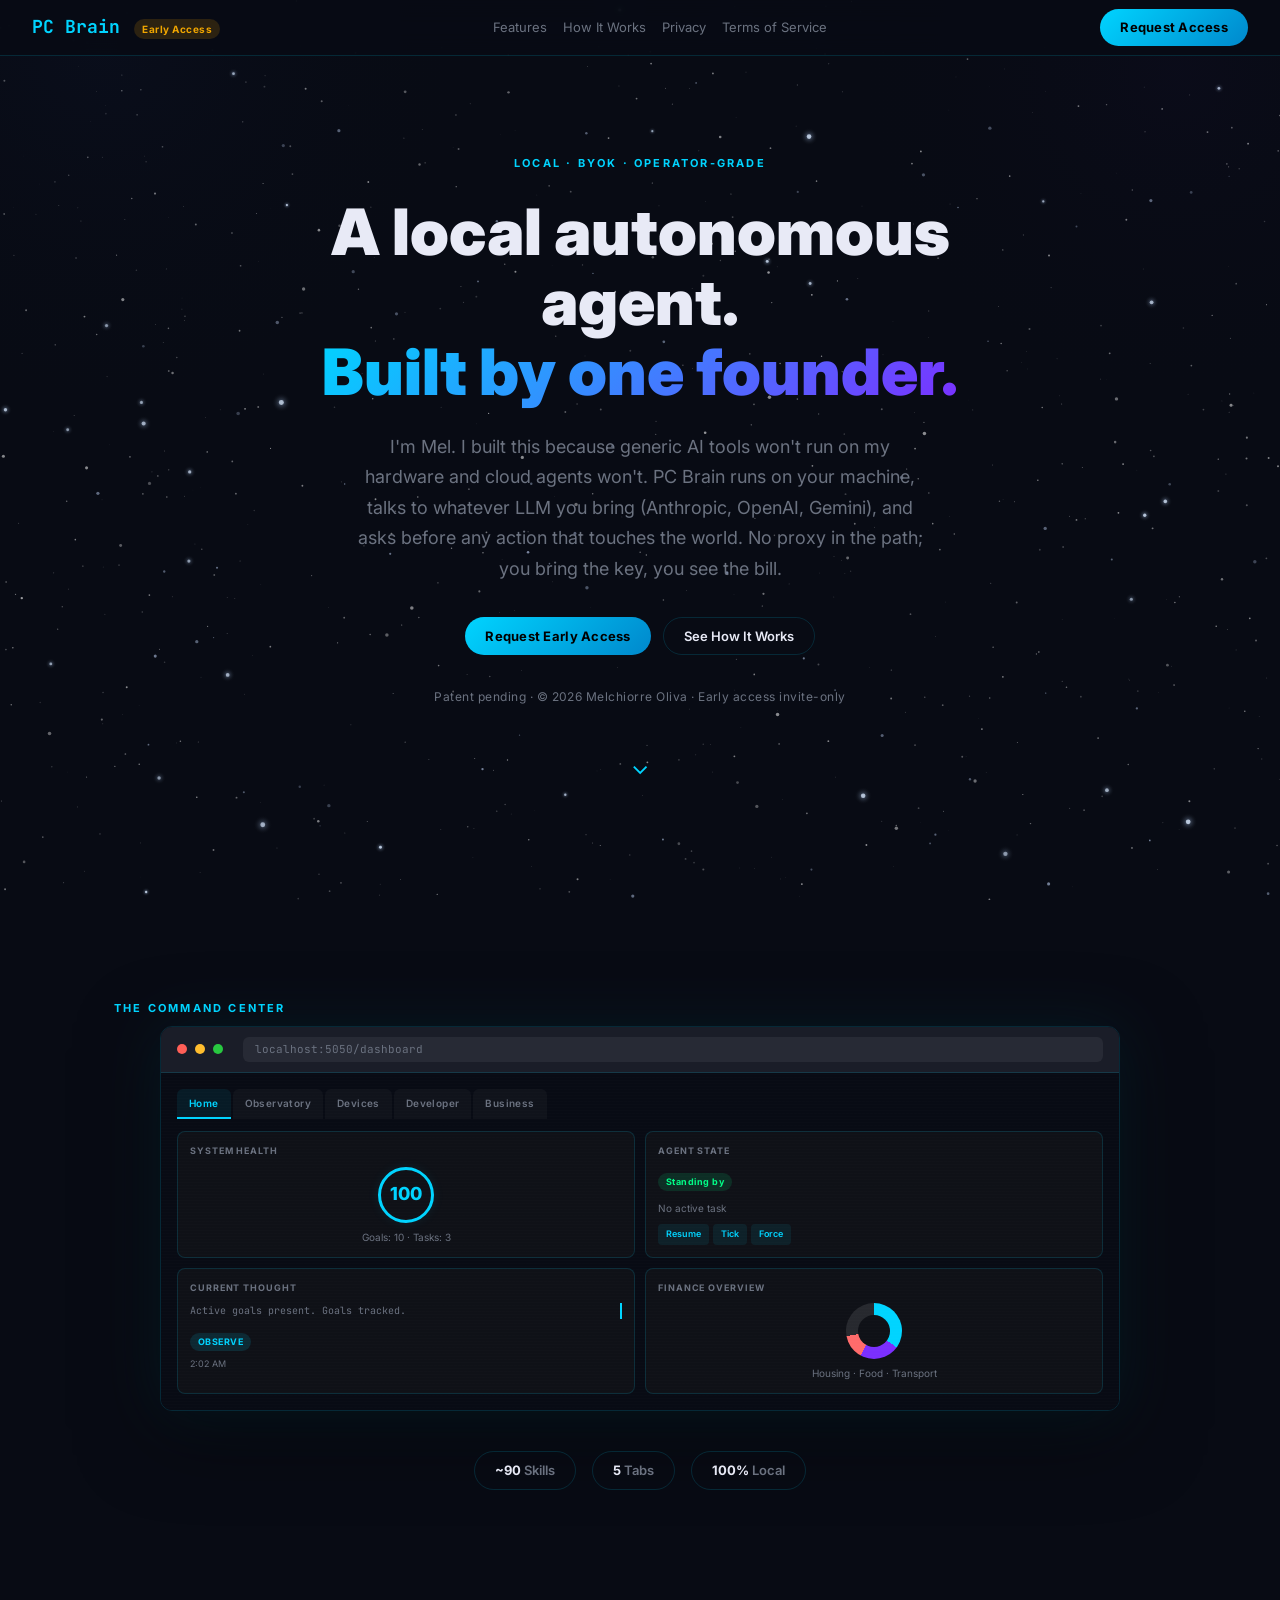
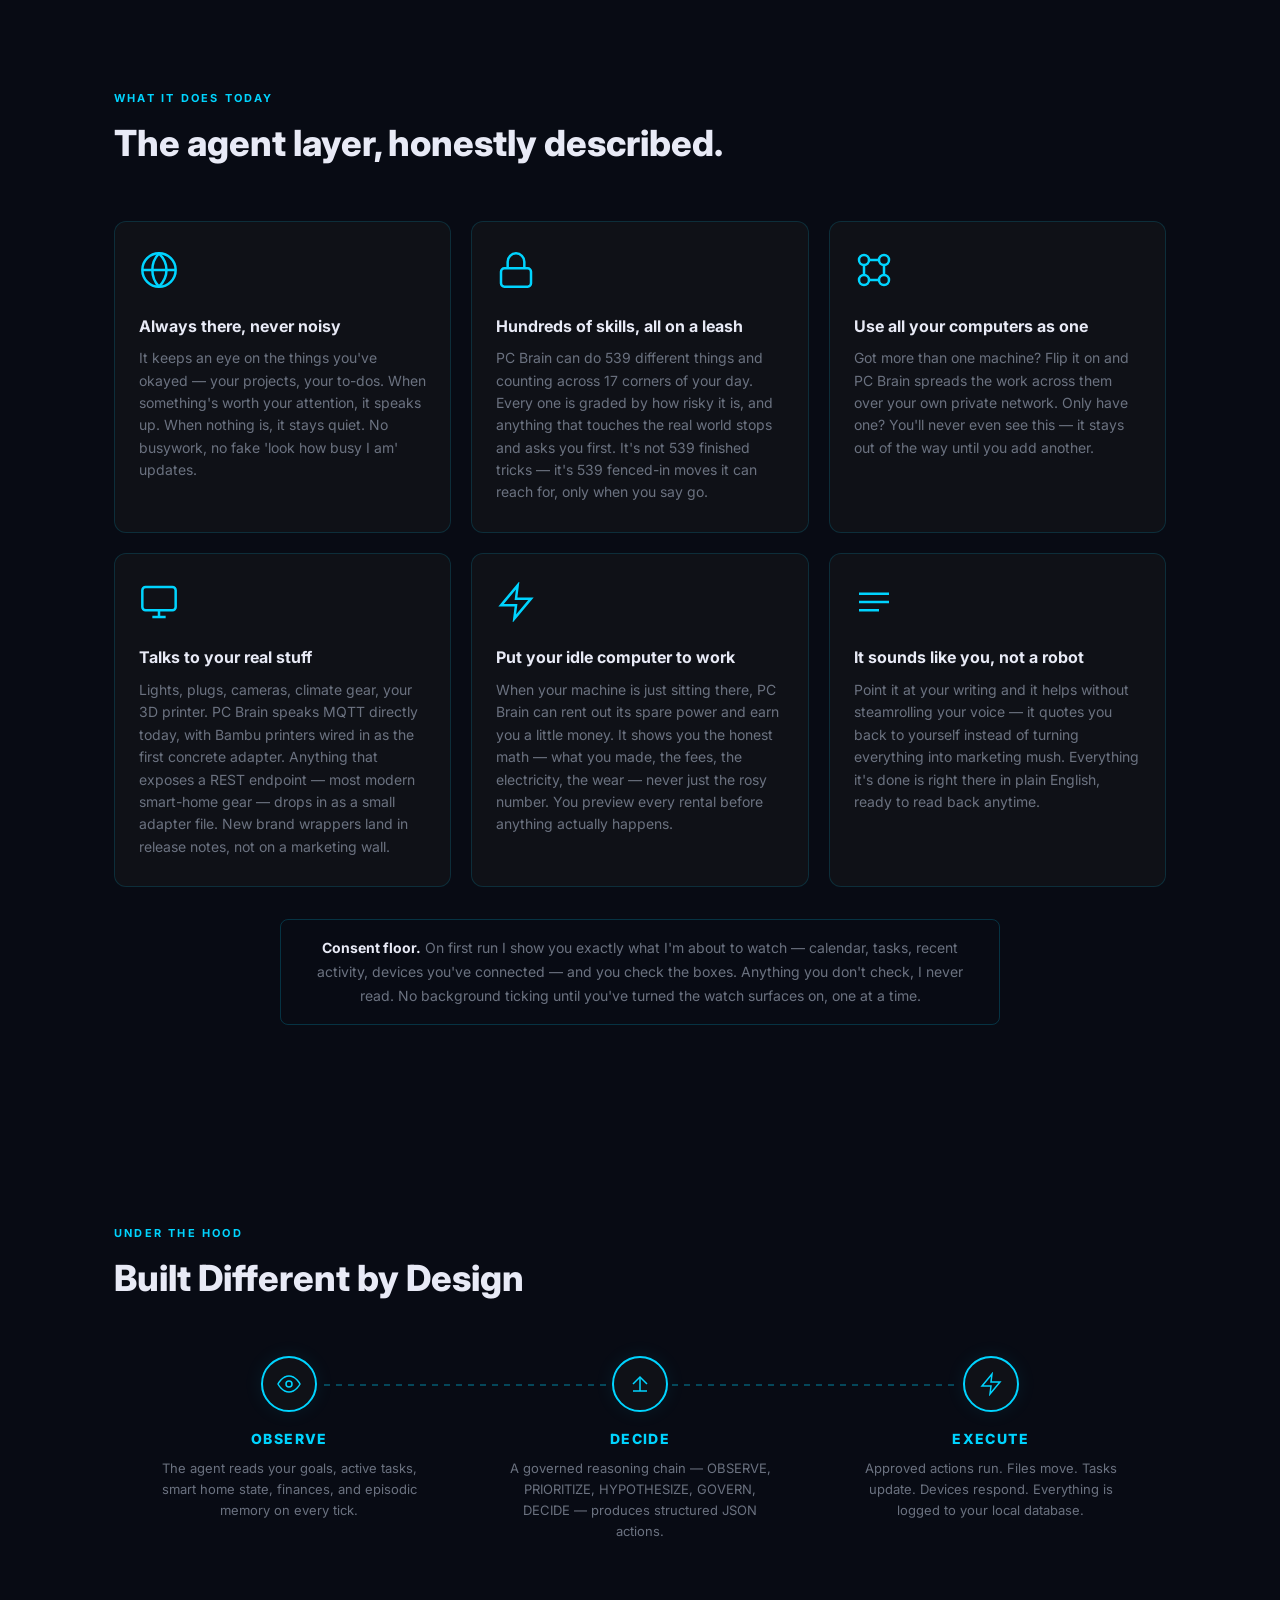
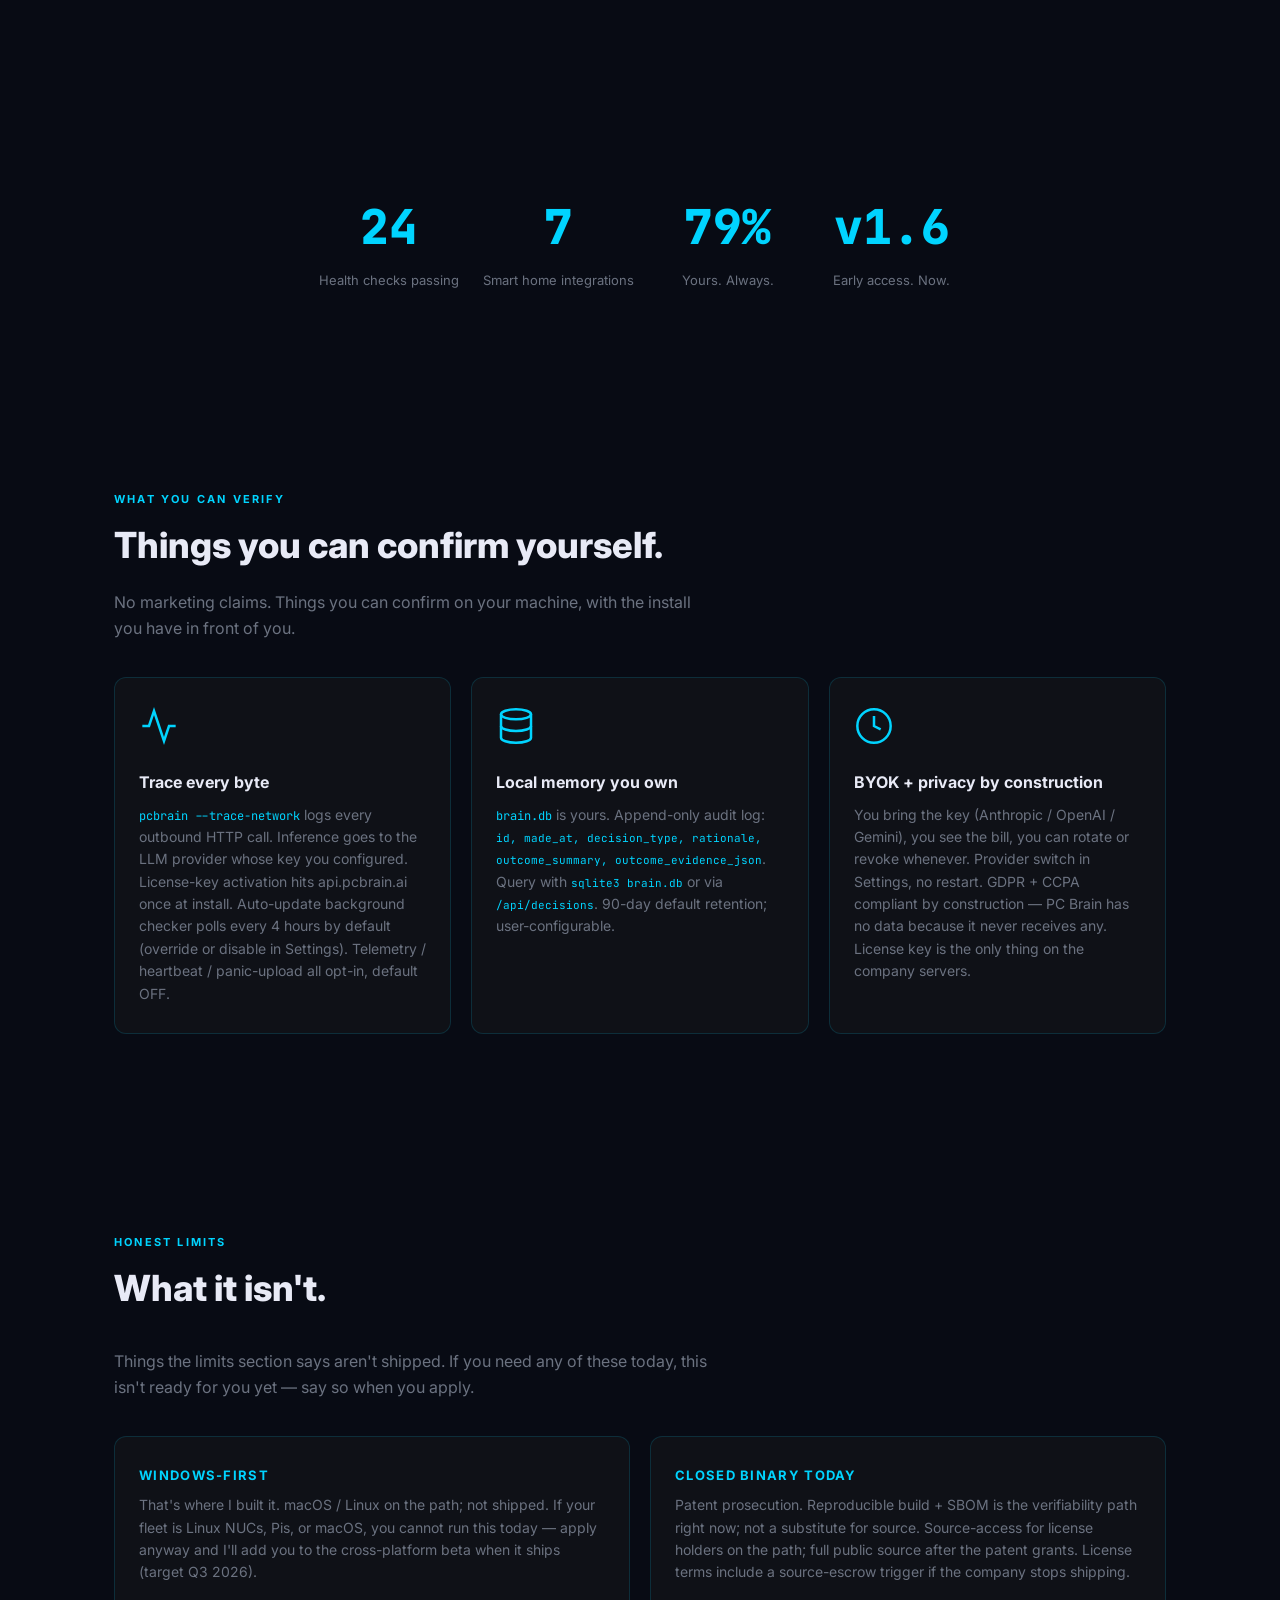
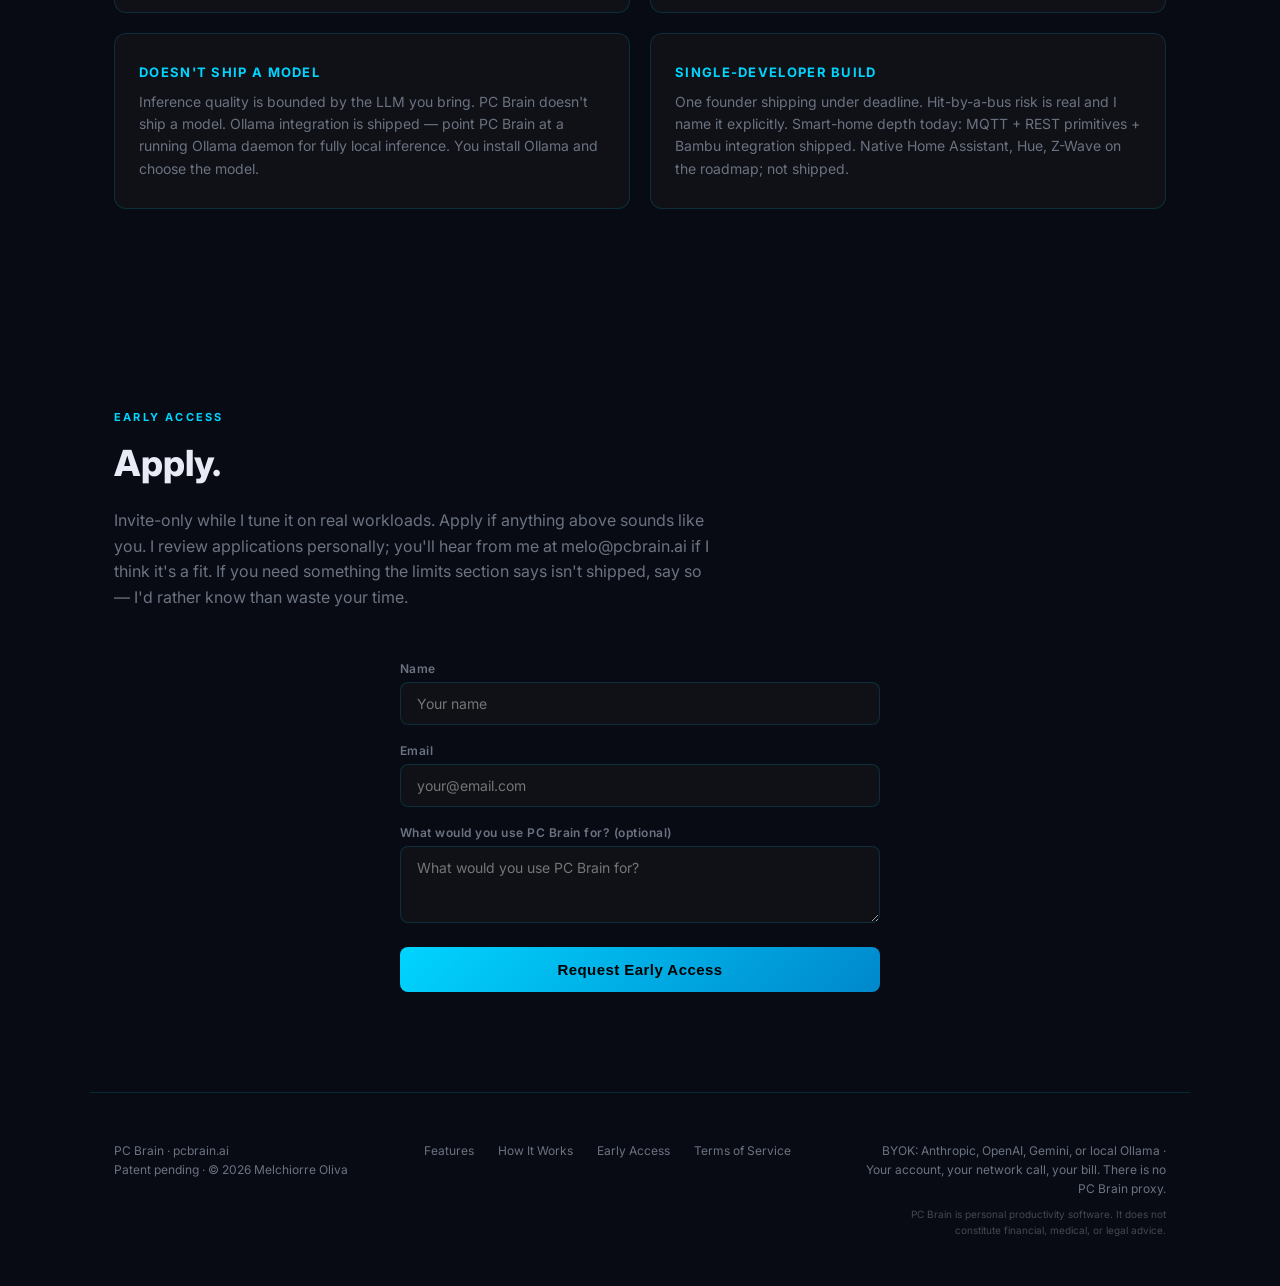
==== index.html @ e07dcf25 "landing: Tier 35 card refresh - conversational voice + 539 and counting Six feature cards refreshed " ====
<!--
  PC Brain Landing Page
  Deploy: push index.html to GitHub repo connected to Porkbun static hosting
  Formspree: replace xojyaqal before first push
  Live at: https://pcbrain.ai
-->
<!DOCTYPE html>
<html lang="en">
<head>
<meta charset="UTF-8">
<meta name="viewport" content="width=device-width,initial-scale=1">
<title>PC Brain — A local autonomous agent for solo builders.</title>
<meta name="description" content="A local autonomous agent. Built by one founder, runs on your machine, talks to whatever LLM you bring — no proxy, no analytics ride-along.">
<link rel="canonical" href="https://pcbrain.ai">
<meta name="title" content="PC Brain — A local autonomous agent for solo builders.">
<meta property="og:type" content="website">
<meta property="og:url" content="https://pcbrain.ai">
<meta property="og:title" content="PC Brain — A local autonomous agent">
<meta property="og:description" content="Built by one founder, runs on your machine, talks to whatever LLM you bring. No PC Brain proxy in the path; you bring the key, you see the bill.">
<meta property="og:image" content="https://pcbrain.ai/preview.png">
<meta property="og:image:width" content="1200">
<meta property="og:image:height" content="630">
<meta name="twitter:card" content="summary_large_image">
<meta name="twitter:url" content="https://pcbrain.ai">
<meta name="twitter:title" content="PC Brain — A local autonomous agent">
<meta name="twitter:description" content="Built by one founder, runs on your machine, talks to whatever LLM you bring. No PC Brain proxy in the path.">
<meta name="twitter:image" content="https://pcbrain.ai/preview.png">
<link rel="preconnect" href="https://fonts.googleapis.com">
<link rel="preconnect" href="https://fonts.gstatic.com" crossorigin>
<link href="https://fonts.googleapis.com/css2?family=Inter:wght@300;400;500;600;700;800;900&family=JetBrains+Mono:wght@400;600;700&display=swap" rel="stylesheet">
<style>
*{box-sizing:border-box;margin:0;padding:0}
:root{--bg:#080b14;--surface:#0f1117;--cyan:#00d4ff;--purple:#7b2fff;--text:#e8eaf6;--muted:#6b7280;--border:rgba(0,212,255,.15);--glow:rgba(0,212,255,.08);--radius:12px}
html{scroll-behavior:smooth}
body{background:var(--bg);color:var(--text);font-family:'Inter',sans-serif;font-size:16px;line-height:1.6;overflow-x:hidden}
a{color:var(--cyan);text-decoration:none}
a:hover{text-decoration:underline}
.skip-link{position:absolute;top:-40px;left:0;background:var(--cyan);color:#000;padding:8px 16px;z-index:9999;font-size:14px;border-radius:0 0 8px 0}
.skip-link:focus{top:0}
canvas#starfield{position:fixed;top:0;left:0;width:100%;height:100%;z-index:0;pointer-events:none}
section{position:relative;z-index:1}

/* ── Nav ─────────────────────────────────────────── */
.nav{position:fixed;top:0;left:0;right:0;z-index:1000;display:flex;align-items:center;justify-content:space-between;padding:0 32px;height:56px;background:rgba(8,11,20,.85);backdrop-filter:blur(12px);border-bottom:1px solid var(--border)}
.nav-brand{font-family:'JetBrains Mono',monospace;font-size:18px;font-weight:700;color:var(--cyan)}
.nav-badge{display:inline-block;margin-left:10px;padding:2px 8px;border-radius:999px;background:rgba(255,170,0,.15);color:#f0a500;font-size:10px;font-weight:700;letter-spacing:.05em;vertical-align:middle}
.btn-cta{display:inline-flex;align-items:center;padding:8px 20px;border:none;border-radius:999px;background:linear-gradient(135deg,var(--cyan),#0088cc);color:#000;font-size:13px;font-weight:700;cursor:pointer;text-decoration:none;transition:box-shadow .3s,transform .2s;letter-spacing:.02em}
.btn-cta:hover{box-shadow:0 0 20px rgba(0,212,255,.4);transform:translateY(-1px);text-decoration:none}
.btn-ghost{display:inline-flex;align-items:center;padding:8px 20px;border:1px solid var(--border);border-radius:999px;background:transparent;color:var(--text);font-size:13px;font-weight:600;cursor:pointer;text-decoration:none;transition:border-color .3s}
.btn-ghost:hover{border-color:var(--cyan);text-decoration:none}

/* ── Hero ────────────────────────────────────────── */
.hero{min-height:100vh;display:flex;flex-direction:column;align-items:center;justify-content:center;text-align:center;padding:80px 24px 40px}
.hero-eyebrow{font-size:11px;font-weight:700;letter-spacing:.2em;color:var(--cyan);margin-bottom:24px;text-transform:uppercase}
.hero h1{font-size:64px;font-weight:900;line-height:1.1;margin-bottom:24px;max-width:800px}
.hero h1 span{background:linear-gradient(135deg,var(--cyan),#7b2fff);-webkit-background-clip:text;-webkit-text-fill-color:transparent;background-clip:text}
.hero-sub{font-size:18px;color:var(--muted);max-width:580px;margin:0 auto 32px;line-height:1.7}
.hero-ctas{display:flex;gap:12px;flex-wrap:wrap;justify-content:center;margin-bottom:32px}
.hero-proof{font-size:12px;color:var(--muted);letter-spacing:.04em}
.bounce-arrow{margin-top:40px;animation:bounce 2s infinite;color:var(--cyan);font-size:24px}
@keyframes bounce{0%,100%{transform:translateY(0)}50%{transform:translateY(8px)}}

/* ── Sections ────────────────────────────────────── */
.section{padding:100px 24px;max-width:1100px;margin:0 auto}
.section-label{font-size:11px;font-weight:700;letter-spacing:.2em;color:var(--cyan);text-transform:uppercase;margin-bottom:8px}
.section h2{font-size:36px;font-weight:800;margin-bottom:16px}
.section-sub{font-size:16px;color:var(--muted);max-width:600px;margin-bottom:48px}

/* ── Dashboard Preview ───────────────────────────── */
.browser-chrome{border-radius:var(--radius);overflow:hidden;border:1px solid var(--border);box-shadow:0 0 60px var(--glow),0 20px 80px rgba(0,0,0,.5);max-width:960px;margin:0 auto 40px}
.chrome-bar{display:flex;align-items:center;gap:8px;padding:10px 16px;background:#1a1d28;border-bottom:1px solid var(--border)}
.chrome-dot{width:10px;height:10px;border-radius:50%}
.chrome-dot.r{background:#ff5f57}.chrome-dot.y{background:#ffbd2e}.chrome-dot.g{background:#28c840}
.chrome-url{flex:1;margin-left:12px;padding:4px 12px;border-radius:6px;background:rgba(255,255,255,.06);font-family:'JetBrains Mono',monospace;font-size:11px;color:var(--muted)}
.chrome-body{background:var(--bg);padding:16px;position:relative}
.chrome-body::after{content:'';position:absolute;inset:0;background:repeating-linear-gradient(0deg,transparent,transparent 2px,rgba(255,255,255,.008) 2px,rgba(255,255,255,.008) 3px);pointer-events:none}
.mock-tabs{display:flex;gap:2px;margin-bottom:12px}
.mock-tab{padding:6px 12px;font-size:10px;font-weight:600;color:var(--muted);background:rgba(255,255,255,.03);border-radius:6px 6px 0 0;letter-spacing:.04em}
.mock-tab.active{color:var(--cyan);background:rgba(0,212,255,.08);border-bottom:2px solid var(--cyan)}
.mock-tiles{display:grid;grid-template-columns:1fr 1fr;gap:10px}
.mock-tile{background:var(--surface);border:1px solid var(--border);border-radius:8px;padding:12px;min-height:100px}
.mock-tile-label{font-size:9px;font-weight:700;letter-spacing:.1em;color:var(--muted);text-transform:uppercase;margin-bottom:8px}
.mock-ring{width:56px;height:56px;border-radius:50%;border:3px solid var(--cyan);display:flex;align-items:center;justify-content:center;margin:4px auto;box-shadow:0 0 12px var(--glow)}
.mock-ring-val{font-size:18px;font-weight:800;color:var(--cyan)}
.mock-badge{display:inline-block;padding:2px 8px;border-radius:999px;font-size:9px;font-weight:700;letter-spacing:.05em}
.mock-badge.green{background:rgba(0,255,136,.12);color:#00ff88}
.mock-badge.cyan{background:rgba(0,212,255,.12);color:var(--cyan)}
.mock-typewriter{font-family:'JetBrains Mono',monospace;font-size:10px;color:var(--muted);overflow:hidden;white-space:nowrap;border-right:2px solid var(--cyan);animation:typewriter 3s steps(40) infinite,blink .8s infinite}
@keyframes typewriter{0%{width:0}70%{width:100%}100%{width:100%}}
@keyframes blink{50%{border-color:transparent}}
.mock-donut{width:56px;height:56px;border-radius:50%;background:conic-gradient(var(--cyan) 0% 35%,#7b2fff 35% 58%,#ff6b6b 58% 72%,rgba(255,255,255,.1) 72%);margin:4px auto;position:relative}
.mock-donut::after{content:'';position:absolute;inset:12px;border-radius:50%;background:var(--surface)}
.stat-pills{display:flex;gap:16px;justify-content:center;flex-wrap:wrap}
.stat-pill{padding:8px 20px;border:1px solid var(--border);border-radius:999px;font-size:13px;font-weight:600;color:var(--muted)}
.stat-pill strong{color:var(--text)}

/* ── Feature Cards ───────────────────────────────── */
.features-grid{display:grid;grid-template-columns:repeat(3,1fr);gap:20px}
.feature-card{background:var(--surface);border:1px solid var(--border);border-radius:var(--radius);padding:28px 24px;transition:box-shadow .3s,border-color .3s}
.feature-card:hover{box-shadow:0 0 30px var(--glow);border-color:rgba(0,212,255,.3)}
.feature-icon{width:40px;height:40px;margin-bottom:16px;color:var(--cyan)}
.feature-card h3{font-size:16px;font-weight:700;margin-bottom:8px}
.feature-card p{font-size:14px;color:var(--muted);line-height:1.6}

/* ── How It Works ────────────────────────────────── */
.steps{display:flex;gap:0;align-items:flex-start;position:relative;margin-top:48px}
.step{flex:1;text-align:center;position:relative;z-index:1}
.step-icon{width:56px;height:56px;border-radius:50%;background:var(--surface);border:2px solid var(--cyan);display:flex;align-items:center;justify-content:center;margin:0 auto 16px;box-shadow:0 0 20px var(--glow)}
.step-icon svg{width:24px;height:24px;color:var(--cyan)}
.step h4{font-size:14px;font-weight:800;letter-spacing:.1em;color:var(--cyan);margin-bottom:8px}
.step p{font-size:13px;color:var(--muted);max-width:280px;margin:0 auto;line-height:1.6}
.steps-line{position:absolute;top:28px;left:20%;right:20%;height:2px;background:repeating-linear-gradient(90deg,var(--cyan) 0 6px,transparent 6px 12px);opacity:.3;animation:dashFlow 2s linear infinite}
@keyframes dashFlow{from{background-position:0 0}to{background-position:24px 0}}

/* ── Stats ───────────────────────────────────────── */
.stats-grid{display:flex;gap:24px;justify-content:center;flex-wrap:wrap;margin-top:48px}
.stat-block{text-align:center;min-width:140px}
.stat-num{font-size:48px;font-weight:900;color:var(--cyan);font-family:'JetBrains Mono',monospace}
.stat-label{font-size:13px;color:var(--muted);margin-top:4px}

/* ── Waitlist ────────────────────────────────────── */
.waitlist-form{max-width:480px;margin:0 auto}
.form-group{margin-bottom:16px}
.form-group label{display:block;font-size:12px;font-weight:600;color:var(--muted);margin-bottom:4px;letter-spacing:.04em}
.form-input{width:100%;padding:12px 16px;border:1px solid var(--border);border-radius:8px;background:var(--surface);color:var(--text);font-size:14px;font-family:'Inter',sans-serif;outline:none;transition:border-color .3s}
.form-input:focus{border-color:var(--cyan);box-shadow:0 0 12px var(--glow)}
textarea.form-input{resize:vertical;min-height:72px}
.btn-submit{width:100%;padding:14px 24px;border:none;border-radius:8px;background:linear-gradient(135deg,var(--cyan),#0088cc);color:#000;font-size:15px;font-weight:800;cursor:pointer;letter-spacing:.03em;transition:box-shadow .3s,transform .2s}
.btn-submit:hover{box-shadow:0 0 30px rgba(0,212,255,.4);transform:translateY(-1px)}
.form-success{text-align:center;display:none}
.form-success .checkmark{width:64px;height:64px;margin:0 auto 16px;border-radius:50%;border:3px solid var(--cyan);display:flex;align-items:center;justify-content:center;color:var(--cyan);font-size:28px}
.form-success h3{font-size:24px;font-weight:800;color:var(--cyan);margin-bottom:8px}
.form-success p{font-size:14px;color:var(--muted)}

/* ── Footer ──────────────────────────────────────── */
.footer{padding:48px 24px;border-top:1px solid var(--border);max-width:1100px;margin:0 auto;display:flex;justify-content:space-between;flex-wrap:wrap;gap:24px;font-size:12px;color:var(--muted)}
.footer a{color:var(--muted)}
.footer a:hover{color:var(--cyan)}
.footer-links{display:flex;gap:24px}
.footer-right{text-align:right;max-width:300px}
.footer-disclaimer{font-size:10px;margin-top:8px;opacity:.6}

/* ── Animations ──────────────────────────────────── */
.fade-up{opacity:0;transform:translateY(24px);transition:opacity .6s ease,transform .6s ease}
.fade-up.visible{opacity:1;transform:translateY(0)}
@media(prefers-reduced-motion:reduce){*{animation:none !important;transition:none !important}.fade-up{opacity:1;transform:none}}

/* ── Responsive ──────────────────────────────────── */
@media(max-width:768px){
  .hero h1{font-size:36px}
  .hero-sub{font-size:16px}
  .features-grid{grid-template-columns:1fr}
  .steps{flex-direction:column;gap:32px}
  .steps-line{display:none}
  .mock-tiles{grid-template-columns:1fr}
  .stats-grid{flex-direction:column;align-items:center}
  .footer{flex-direction:column;text-align:center}
  .footer-right{text-align:center;max-width:none}
  .footer-links{justify-content:center}
  .nav{padding:0 16px}
}
</style>
</head>
<body>
<a href="#main" class="skip-link">Skip to content</a>
<canvas id="starfield" aria-hidden="true"></canvas>

<!-- ═══ NAV ═══════════════════════════════════════════════════════════ -->
<nav class="nav" role="navigation" aria-label="Main navigation">
  <div>
    <span class="nav-brand">PC Brain</span>
    <span class="nav-badge">Early Access</span>
  </div>
  <div class="footer-links" style="gap:16px;display:flex"><a href="#features" style="color:#6b7280;font-size:13px">Features</a><a href="#how" style="color:#6b7280;font-size:13px">How It Works</a><a href="https://pcbrain.ai/privacy" style="color:#6b7280;font-size:13px">Privacy</a><a href="https://pcbrain.ai/terms" style="color:#6b7280;font-size:13px">Terms of Service</a></div>
  <a href="#waitlist" class="btn-cta">Request Access</a>
</nav>

<!-- ═══ HERO ══════════════════════════════════════════════════════════ -->
<section class="hero" id="main">
  <div class="hero-eyebrow">Local &middot; BYOK &middot; Operator-grade</div>
  <h1>A local autonomous agent.<br><span>Built by one founder.</span></h1>
  <p class="hero-sub">I'm Mel. I built this because generic AI tools won't run on my hardware and cloud agents won't. PC Brain runs on your machine, talks to whatever LLM you bring (Anthropic, OpenAI, Gemini), and asks before any action that touches the world. No proxy in the path; you bring the key, you see the bill.</p>
  <div class="hero-ctas">
    <!-- No public download button. PC Brain is early-access by invitation.
         Invitees receive credentials out-of-band and download from
         https://private.pcbrain.ai (Basic auth). Never expose the
         installer URL on the public landing surface. -->
    <a href="#waitlist" class="btn-cta">Request Early Access</a>
    <a href="#features" class="btn-ghost">See How It Works</a>
  </div>
  <div class="hero-proof">Patent pending &middot; &copy; 2026 Melchiorre Oliva &middot; Early access invite-only</div>
  <div class="bounce-arrow" aria-hidden="true">&#8964;</div>
</section>

<!-- ═══ DASHBOARD PREVIEW ════════════════════════════════════════════ -->
<section class="section fade-up" id="preview">
  <div class="section-label">The Command Center</div>
  <div class="browser-chrome">
    <div class="chrome-bar">
      <div class="chrome-dot r"></div>
      <div class="chrome-dot y"></div>
      <div class="chrome-dot g"></div>
      <div class="chrome-url">localhost:5050/dashboard</div>
    </div>
    <div class="chrome-body">
      <div class="mock-tabs">
        <div class="mock-tab active">Home</div>
        <div class="mock-tab">Observatory</div>
        <div class="mock-tab">Devices</div>
        <div class="mock-tab">Developer</div>
        <div class="mock-tab">Business</div>
      </div>
      <div class="mock-tiles">
        <div class="mock-tile">
          <div class="mock-tile-label">System Health</div>
          <div class="mock-ring"><div class="mock-ring-val">100</div></div>
          <div style="text-align:center;margin-top:6px;font-size:10px;color:var(--muted)">Goals: 10 &middot; Tasks: 3</div>
        </div>
        <div class="mock-tile">
          <div class="mock-tile-label">Agent State</div>
          <div style="margin:8px 0"><span class="mock-badge green">Standing by</span></div>
          <div style="font-size:10px;color:var(--muted)">No active task</div>
          <div style="display:flex;gap:4px;margin-top:8px"><span style="padding:3px 8px;border-radius:4px;background:rgba(0,212,255,.08);font-size:9px;font-weight:600;color:var(--cyan)">Resume</span><span style="padding:3px 8px;border-radius:4px;background:rgba(0,212,255,.08);font-size:9px;font-weight:600;color:var(--cyan)">Tick</span><span style="padding:3px 8px;border-radius:4px;background:rgba(0,212,255,.08);font-size:9px;font-weight:600;color:var(--cyan)">Force</span></div>
        </div>
        <div class="mock-tile">
          <div class="mock-tile-label">Current Thought</div>
          <div class="mock-typewriter">Active goals present. Goals tracked.</div>
          <div style="margin-top:8px"><span class="mock-badge cyan">OBSERVE</span></div>
          <div style="font-size:9px;color:var(--muted);margin-top:4px">2:02 AM</div>
        </div>
        <div class="mock-tile">
          <div class="mock-tile-label">Finance Overview</div>
          <div class="mock-donut"></div>
          <div style="text-align:center;font-size:10px;color:var(--muted);margin-top:6px">Housing &middot; Food &middot; Transport</div>
        </div>
      </div>
    </div>
  </div>
  <div class="stat-pills">
    <div class="stat-pill"><strong>~90</strong> Skills</div>
    <div class="stat-pill"><strong>5</strong> Tabs</div>
    <div class="stat-pill"><strong>100%</strong> Local</div>
  </div>
</section>

<!-- ═══ FEATURES ═════════════════════════════════════════════════════ -->
<section class="section fade-up" id="features">
  <div class="section-label">What it does today</div>
  <h2>The agent layer, honestly described.</h2>
  <div class="section-sub"></div>
  <div class="features-grid">
    <div class="feature-card">
      <svg class="feature-icon" viewBox="0 0 24 24" fill="none" stroke="currentColor" stroke-width="1.5"><circle cx="12" cy="12" r="10"/><path d="M12 2a14.5 14.5 0 000 20M2 12h20M12 2c3 3 4.5 6.5 4.5 10s-1.5 7-4.5 10"/></svg>
      <h3>Always there, never noisy</h3>
      <p>It keeps an eye on the things you've okayed &mdash; your projects, your to-dos. When something's worth your attention, it speaks up. When nothing is, it stays quiet. No busywork, no fake 'look how busy I am' updates.</p>
    </div>
    <div class="feature-card">
      <svg class="feature-icon" viewBox="0 0 24 24" fill="none" stroke="currentColor" stroke-width="1.5"><rect x="3" y="11" width="18" height="11" rx="2"/><path d="M7 11V7a5 5 0 0110 0v4"/></svg>
      <h3>Hundreds of skills, all on a leash</h3>
      <p>PC Brain can do 539 different things and counting across 17 corners of your day. Every one is graded by how risky it is, and anything that touches the real world stops and asks you first. It's not 539 finished tricks &mdash; it's 539 fenced-in moves it can reach for, only when you say go.</p>
    </div>
    <div class="feature-card">
      <svg class="feature-icon" viewBox="0 0 24 24" fill="none" stroke="currentColor" stroke-width="1.5"><circle cx="6" cy="6" r="3"/><circle cx="18" cy="6" r="3"/><circle cx="6" cy="18" r="3"/><circle cx="18" cy="18" r="3"/><line x1="6" y1="9" x2="6" y2="15"/><line x1="18" y1="9" x2="18" y2="15"/><line x1="9" y1="6" x2="15" y2="6"/><line x1="9" y1="18" x2="15" y2="18"/></svg>
      <h3>Use all your computers as one</h3>
      <p>Got more than one machine? Flip it on and PC Brain spreads the work across them over your own private network. Only have one? You'll never even see this &mdash; it stays out of the way until you add another.</p>
    </div>
    <div class="feature-card">
      <svg class="feature-icon" viewBox="0 0 24 24" fill="none" stroke="currentColor" stroke-width="1.5"><rect x="2" y="3" width="20" height="14" rx="2"/><line x1="8" y1="21" x2="16" y2="21"/><line x1="12" y1="17" x2="12" y2="21"/></svg>
      <h3>Talks to your real stuff</h3>
      <p>Lights, plugs, cameras, climate gear, your 3D printer. PC Brain speaks MQTT directly today, with Bambu printers wired in as the first concrete adapter. Anything that exposes a REST endpoint &mdash; most modern smart-home gear &mdash; drops in as a small adapter file. New brand wrappers land in release notes, not on a marketing wall.</p>
    </div>
    <div class="feature-card">
      <svg class="feature-icon" viewBox="0 0 24 24" fill="none" stroke="currentColor" stroke-width="1.5"><path d="M13 2L3 14h9l-1 8 10-12h-9l1-8z"/></svg>
      <h3>Put your idle computer to work</h3>
      <p>When your machine is just sitting there, PC Brain can rent out its spare power and earn you a little money. It shows you the honest math &mdash; what you made, the fees, the electricity, the wear &mdash; never just the rosy number. You preview every rental before anything actually happens.</p>
    </div>
    <div class="feature-card">
      <svg class="feature-icon" viewBox="0 0 24 24" fill="none" stroke="currentColor" stroke-width="1.5"><path d="M3 7h18M3 12h18M3 17h12"/></svg>
      <h3>It sounds like you, not a robot</h3>
      <p>Point it at your writing and it helps without steamrolling your voice &mdash; it quotes you back to yourself instead of turning everything into marketing mush. Everything it's done is right there in plain English, ready to read back anytime.</p>
    </div>
  </div>
  <div style="margin-top:32px;padding:16px 24px;border:1px solid rgba(0,212,255,.2);border-radius:8px;text-align:center;font-size:14px;color:var(--muted);line-height:1.7;max-width:720px;margin-left:auto;margin-right:auto"><strong style="color:var(--text)">Consent floor.</strong> On first run I show you exactly what I'm about to watch &mdash; calendar, tasks, recent activity, devices you've connected &mdash; and you check the boxes. Anything you don't check, I never read. No background ticking until you've turned the watch surfaces on, one at a time.</div>
</section>

<!-- ═══ HOW IT WORKS ═════════════════════════════════════════════════ -->
<section class="section fade-up" id="how">
  <div class="section-label">Under the Hood</div>
  <h2>Built Different by Design</h2>
  <div class="steps">
    <div class="steps-line" aria-hidden="true"></div>
    <div class="step">
      <div class="step-icon">
        <svg viewBox="0 0 24 24" fill="none" stroke="currentColor" stroke-width="1.5"><path d="M1 12s4-8 11-8 11 8 11 8-4 8-11 8-11-8-11-8z"/><circle cx="12" cy="12" r="3"/></svg>
      </div>
      <h4>OBSERVE</h4>
      <p>The agent reads your goals, active tasks, smart home state, finances, and episodic memory on every tick.</p>
    </div>
    <div class="step">
      <div class="step-icon">
        <svg viewBox="0 0 24 24" fill="none" stroke="currentColor" stroke-width="1.5"><line x1="12" y1="5" x2="12" y2="19"/><polyline points="5 12 12 5 19 12"/><line x1="5" y1="19" x2="19" y2="19"/></svg>
      </div>
      <h4>DECIDE</h4>
      <p>A governed reasoning chain &mdash; OBSERVE, PRIORITIZE, HYPOTHESIZE, GOVERN, DECIDE &mdash; produces structured JSON actions.</p>
    </div>
    <div class="step">
      <div class="step-icon">
        <svg viewBox="0 0 24 24" fill="none" stroke="currentColor" stroke-width="1.5"><path d="M13 2L3 14h9l-1 8 10-12h-9l1-8z"/></svg>
      </div>
      <h4>EXECUTE</h4>
      <p>Approved actions run. Files move. Tasks update. Devices respond. Everything is logged to your local database.</p>
    </div>
  </div>
</section>

<!-- ═══ STATS ════════════════════════════════════════════════════════ -->
<section class="section fade-up" id="stats">
  <div class="stats-grid">
    <div class="stat-block"><div class="stat-num" data-target="31">0</div><div class="stat-label">Health checks passing</div></div>
    <div class="stat-block"><div class="stat-num" data-target="9">0</div><div class="stat-label">Smart home integrations</div></div>
    <div class="stat-block"><div class="stat-num" data-target="100" data-suffix="%">0</div><div class="stat-label">Yours. Always.</div></div>
    <div class="stat-block"><div class="stat-num" data-prefix="v" data-target="2.0" data-decimals="1">0</div><div class="stat-label">Early access. Now.</div></div>
  </div>
</section>


<!-- ═══ PRIVACY ═══════════════════════════════════════════════════════════════════ -->
<section class="section fade-up" id="privacy">
  <div class="section-label">What you can verify</div>
  <h2>Things you can confirm yourself.</h2>
  <div class="section-sub" style="margin-bottom:36px">No marketing claims. Things you can confirm on your machine, with the install you have in front of you.</div>
  <div class="features-grid" style="grid-template-columns:repeat(3,1fr)">
    <div class="feature-card">
      <svg class="feature-icon" viewBox="0 0 24 24" fill="none" stroke="currentColor" stroke-width="1.5"><polyline points="22 12 18 12 15 21 9 3 6 12 2 12"/></svg>
      <h3>Trace every byte</h3>
      <p><code style="color:var(--cyan);font-family:'JetBrains Mono',monospace;font-size:12px">pcbrain --trace-network</code> logs every outbound HTTP call. Inference goes to the LLM provider whose key you configured. License-key activation hits api.pcbrain.ai once at install. Auto-update background checker polls every 4 hours by default (override or disable in Settings). Telemetry / heartbeat / panic-upload all opt-in, default OFF.</p>
    </div>
    <div class="feature-card">
      <svg class="feature-icon" viewBox="0 0 24 24" fill="none" stroke="currentColor" stroke-width="1.5"><ellipse cx="12" cy="5" rx="9" ry="3"/><path d="M3 5v14c0 1.66 4 3 9 3s9-1.34 9-3V5"/><path d="M3 12c0 1.66 4 3 9 3s9-1.34 9-3"/></svg>
      <h3>Local memory you own</h3>
      <p><code style="color:var(--cyan);font-family:'JetBrains Mono',monospace;font-size:12px">brain.db</code> is yours. Append-only audit log: <code style="color:var(--cyan);font-family:'JetBrains Mono',monospace;font-size:11px">id, made_at, decision_type, rationale, outcome_summary, outcome_evidence_json</code>. Query with <code style="color:var(--cyan);font-family:'JetBrains Mono',monospace;font-size:11px">sqlite3 brain.db</code> or via <code style="color:var(--cyan);font-family:'JetBrains Mono',monospace;font-size:11px">/api/decisions</code>. 90-day default retention; user-configurable.</p>
    </div>
    <div class="feature-card">
      <svg class="feature-icon" viewBox="0 0 24 24" fill="none" stroke="currentColor" stroke-width="1.5"><circle cx="12" cy="12" r="10"/><path d="M12 6v6l4 2"/></svg>
      <h3>BYOK + privacy by construction</h3>
      <p>You bring the key (Anthropic / OpenAI / Gemini), you see the bill, you can rotate or revoke whenever. Provider switch in Settings, no restart. GDPR + CCPA compliant by construction &mdash; PC Brain has no data because it never receives any. License key is the only thing on the company servers.</p>
    </div>
  </div>
</section>

<!-- ═══ HONEST LIMITS ═════════════════════════════════════════════════ -->
<section class="section fade-up">
  <div class="section-label">Honest limits</div>
  <h2 style="margin-bottom:32px">What it isn't.</h2>
  <div class="section-sub" style="margin-bottom:36px">Things the limits section says aren't shipped. If you need any of these today, this isn't ready for you yet &mdash; say so when you apply.</div>
  <div style="display:grid;grid-template-columns:repeat(2,1fr);gap:20px">
    <div class="feature-card">
      <h3 style="color:var(--cyan);font-size:13px;letter-spacing:.1em;margin-bottom:8px">WINDOWS-FIRST</h3>
      <p>That's where I built it. macOS / Linux on the path; not shipped. If your fleet is Linux NUCs, Pis, or macOS, you cannot run this today &mdash; apply anyway and I'll add you to the cross-platform beta when it ships (target Q3 2026).</p>
    </div>
    <div class="feature-card">
      <h3 style="color:var(--cyan);font-size:13px;letter-spacing:.1em;margin-bottom:8px">CLOSED BINARY TODAY</h3>
      <p>Patent prosecution. Reproducible build + SBOM is the verifiability path right now; not a substitute for source. Source-access for license holders on the path; full public source after the patent grants. License terms include a source-escrow trigger if the company stops shipping.</p>
    </div>
    <div class="feature-card">
      <h3 style="color:var(--cyan);font-size:13px;letter-spacing:.1em;margin-bottom:8px">DOESN'T SHIP A MODEL</h3>
      <p>Inference quality is bounded by the LLM you bring. PC Brain doesn't ship a model. Ollama integration is shipped &mdash; point PC Brain at a running Ollama daemon for fully local inference. You install Ollama and choose the model.</p>
    </div>
    <div class="feature-card">
      <h3 style="color:var(--cyan);font-size:13px;letter-spacing:.1em;margin-bottom:8px">SINGLE-DEVELOPER BUILD</h3>
      <p>One founder shipping under deadline. Hit-by-a-bus risk is real and I name it explicitly. Smart-home depth today: MQTT + REST primitives + Bambu integration shipped. Native Home Assistant, Hue, Z-Wave on the roadmap; not shipped.</p>
    </div>
  </div>
</section>

<!-- ═══ WAITLIST ══════════════════════════════════════════════════════ -->
<section class="section fade-up" id="waitlist">
  <div class="section-label">Early access</div>
  <h2>Apply.</h2>
  <p class="section-sub">Invite-only while I tune it on real workloads. Apply if anything above sounds like you. I review applications personally; you'll hear from me at melo@pcbrain.ai if I think it's a fit. If you need something the limits section says isn't shipped, say so &mdash; I'd rather know than waste your time.</p>
  <div class="waitlist-form">
    <form id="ea-form" action="https://formspree.io/f/xojyaqal" method="POST">
      <div class="form-group">
        <label for="ea-name">Name</label>
        <input type="text" id="ea-name" name="name" class="form-input" placeholder="Your name" required aria-label="Your name">
      </div>
      <div class="form-group">
        <label for="ea-email">Email</label>
        <input type="email" id="ea-email" name="email" class="form-input" placeholder="your@email.com" required aria-label="Your email">
      </div>
      <div class="form-group">
        <label for="ea-why">What would you use PC Brain for? (optional)</label>
        <textarea id="ea-why" name="message" class="form-input" rows="3" placeholder="What would you use PC Brain for?" aria-label="What would you use PC Brain for?"></textarea>
      </div>
      <button type="submit" class="btn-submit">Request Early Access</button>
    </form>
    <div class="form-success" id="form-success">
      <div class="checkmark">&#10003;</div>
      <h3>You're on the list.</h3>
      <p>We review applications personally. If selected, expect an email from melo@pcbrain.ai within a few days.</p>
    </div>
  </div>
</section>

<!-- ═══ FOOTER ════════════════════════════════════════════════════════ -->
<footer class="footer">
  <div>
    <div>PC Brain &middot; pcbrain.ai</div>
    <div>Patent pending &middot; &copy; 2026 Melchiorre Oliva</div>
  </div>
  <div class="footer-links">
    <a href="#features">Features</a>
    <a href="#how">How It Works</a>
    <a href="#waitlist">Early Access</a>
    <a href="https://pcbrain.ai/terms">Terms of Service</a>
  </div>
  <div class="footer-right">
    <div>BYOK: Anthropic, OpenAI, Gemini, or local Ollama &middot; Your account, your network call, your bill. There is no PC Brain proxy.</div>
    <div class="footer-disclaimer">PC Brain is personal productivity software. It does not constitute financial, medical, or legal advice.</div>
  </div>
</footer>

<script>
/* ── Starfield (exact match from dashboard bg-starfield.js) ── */
(function(){
  var c=document.getElementById('starfield');
  if(!c)return;
  var ctx=c.getContext('2d');
  function resize(){c.width=window.innerWidth;c.height=window.innerHeight;draw();}
  function draw(){
    var w=c.width,h=c.height,seed=137;
    function sr(){seed=(seed*1664525+1013904223)&0xffffffff;return(seed>>>0)/0xffffffff;}
    ctx.fillStyle='#080b14';ctx.fillRect(0,0,w,h);
    var count=Math.floor(w*h/1800);
    for(var i=0;i<count;i++){var x=sr()*w,y=sr()*h,r=sr()*0.8+0.2,a=sr()*0.4+0.15;ctx.beginPath();ctx.arc(x,y,r,0,Math.PI*2);ctx.fillStyle='rgba(255,255,255,'+a.toFixed(2)+')';ctx.fill();}
    var mid=Math.floor(count/5);
    for(var i=0;i<mid;i++){var x=sr()*w,y=sr()*h,r=sr()*1.2+0.6,a=sr()*0.35+0.25;var t=sr()>0.5?'200,220,255':'255,255,255';ctx.beginPath();ctx.arc(x,y,r,0,Math.PI*2);ctx.fillStyle='rgba('+t+','+a.toFixed(2)+')';ctx.fill();}
    var bright=Math.floor(count/20);
    for(var i=0;i<bright;i++){var x=sr()*w,y=sr()*h,r=sr()*1.5+1.0,a=sr()*0.3+0.5;var g=ctx.createRadialGradient(x,y,0,x,y,r*4);g.addColorStop(0,'rgba(180,210,255,'+(a*0.6).toFixed(2)+')');g.addColorStop(1,'rgba(0,0,0,0)');ctx.beginPath();ctx.arc(x,y,r*4,0,Math.PI*2);ctx.fillStyle=g;ctx.fill();ctx.beginPath();ctx.arc(x,y,r,0,Math.PI*2);ctx.fillStyle='rgba(220,235,255,'+a.toFixed(2)+')';ctx.fill();}
    var n1=ctx.createRadialGradient(w*0.08,h*0.05,0,w*0.08,h*0.05,w*0.35);n1.addColorStop(0,'rgba(30,50,120,0.07)');n1.addColorStop(1,'rgba(0,0,0,0)');ctx.fillStyle=n1;ctx.fillRect(0,0,w,h);
    var n2=ctx.createRadialGradient(w*0.92,h*0.08,0,w*0.92,h*0.08,w*0.3);n2.addColorStop(0,'rgba(50,20,110,0.06)');n2.addColorStop(1,'rgba(0,0,0,0)');ctx.fillStyle=n2;ctx.fillRect(0,0,w,h);
  }
  resize();
  var rt;window.addEventListener('resize',function(){clearTimeout(rt);rt=setTimeout(resize,150);});
  if(window.matchMedia('(prefers-reduced-motion: reduce)').matches){c.style.display='none';}
})();

/* ── Scroll fade-up ── */
(function(){
  var els=document.querySelectorAll('.fade-up');
  if(!els.length)return;
  var obs=new IntersectionObserver(function(entries){entries.forEach(function(e){if(e.isIntersecting){e.target.classList.add('visible');obs.unobserve(e.target);}});},{threshold:0.15});
  els.forEach(function(el){obs.observe(el);});
})();

/* ── Counter animation ── */
(function(){
  var nums=document.querySelectorAll('.stat-num[data-target]');
  if(!nums.length)return;
  var obs=new IntersectionObserver(function(entries){entries.forEach(function(e){
    if(!e.isIntersecting)return;
    var el=e.target,target=parseFloat(el.dataset.target),decimals=parseInt(el.dataset.decimals||'0'),prefix=el.dataset.prefix||'',suffix=el.dataset.suffix||'',start=0,dur=1200,t0=null;
    function step(ts){if(!t0)t0=ts;var p=Math.min((ts-t0)/dur,1);var v=start+(target-start)*p;el.textContent=prefix+(decimals?v.toFixed(decimals):Math.floor(v))+suffix;if(p<1)requestAnimationFrame(step);}
    requestAnimationFrame(step);obs.unobserve(el);
  });},{threshold:0.5});
  nums.forEach(function(el){obs.observe(el);});
})();

/* ── Form submission ── */
(function(){
  var form=document.getElementById('ea-form');
  if(!form)return;
  form.addEventListener('submit',function(e){
    e.preventDefault();
    var btn=form.querySelector('.btn-submit');
    btn.textContent='Submitting...';btn.disabled=true;
    fetch(form.action,{method:'POST',body:new FormData(form),headers:{'Accept':'application/json'}})
    .then(function(r){
      if(r.ok){form.style.display='none';document.getElementById('form-success').style.display='block';}
      else{btn.textContent='Error — Try Again';btn.disabled=false;}
    })
    .catch(function(){btn.textContent='Error — Try Again';btn.disabled=false;});
  });
})();
</script>

<!-- ═══ EARLY ACCESS MODAL ═══════════════════════════════════════════ -->
<div id="ea-modal" style="display:none;position:fixed;inset:0;z-index:9999;background:rgba(0,0,0,.85);align-items:center;justify-content:center;animation:fadeIn .2s ease" onclick="if(event.target===this)this.style.display='none'">
  <div style="background:#0f1117;border:2px solid #ff2d55;border-radius:12px;padding:40px;max-width:480px;width:90%;position:relative;box-shadow:0 0 40px rgba(255,45,85,.3);animation:scaleIn .2s ease">
    <button onclick="document.getElementById('ea-modal').style.display='none'" style="position:absolute;top:12px;right:16px;background:none;border:none;color:#888;font-size:24px;cursor:pointer">&times;</button>
    <div style="text-align:center;margin-bottom:20px">
      <svg width="48" height="48" viewBox="0 0 24 24" fill="none" stroke="#ff2d55" stroke-width="1.5"><circle cx="12" cy="12" r="10"/><line x1="12" y1="8" x2="12" y2="12"/><line x1="12" y1="16" x2="12.01" y2="16"/></svg>
    </div>
    <h2 style="text-align:center;font-size:28px;font-weight:800;color:#fff;margin-bottom:12px">Invite-only</h2>
    <p style="text-align:center;color:#888;font-size:16px;line-height:1.6;margin-bottom:24px">Early access while I tune it on real workloads. Apply at the form below; I review personally.</p>
    <div style="border-top:1px solid rgba(255,45,85,.3);margin-bottom:24px"></div>
    <a href="#waitlist" onclick="document.getElementById('ea-modal').style.display='none'" style="display:block;text-align:center;padding:14px 24px;background:linear-gradient(135deg,#ff2d55,#cc1144);color:#fff;font-size:16px;font-weight:700;border-radius:8px;text-decoration:none;margin-bottom:16px">Request Early Access &rarr;</a>
    <p style="text-align:center;font-size:12px;color:#666">Already have a license key? Your download link was included in your welcome email.</p>
  </div>
</div>
<style>@keyframes fadeIn{from{opacity:0}to{opacity:1}}@keyframes scaleIn{from{transform:scale(.95);opacity:0}to{transform:scale(1);opacity:1}}</style>
</body>
</html>
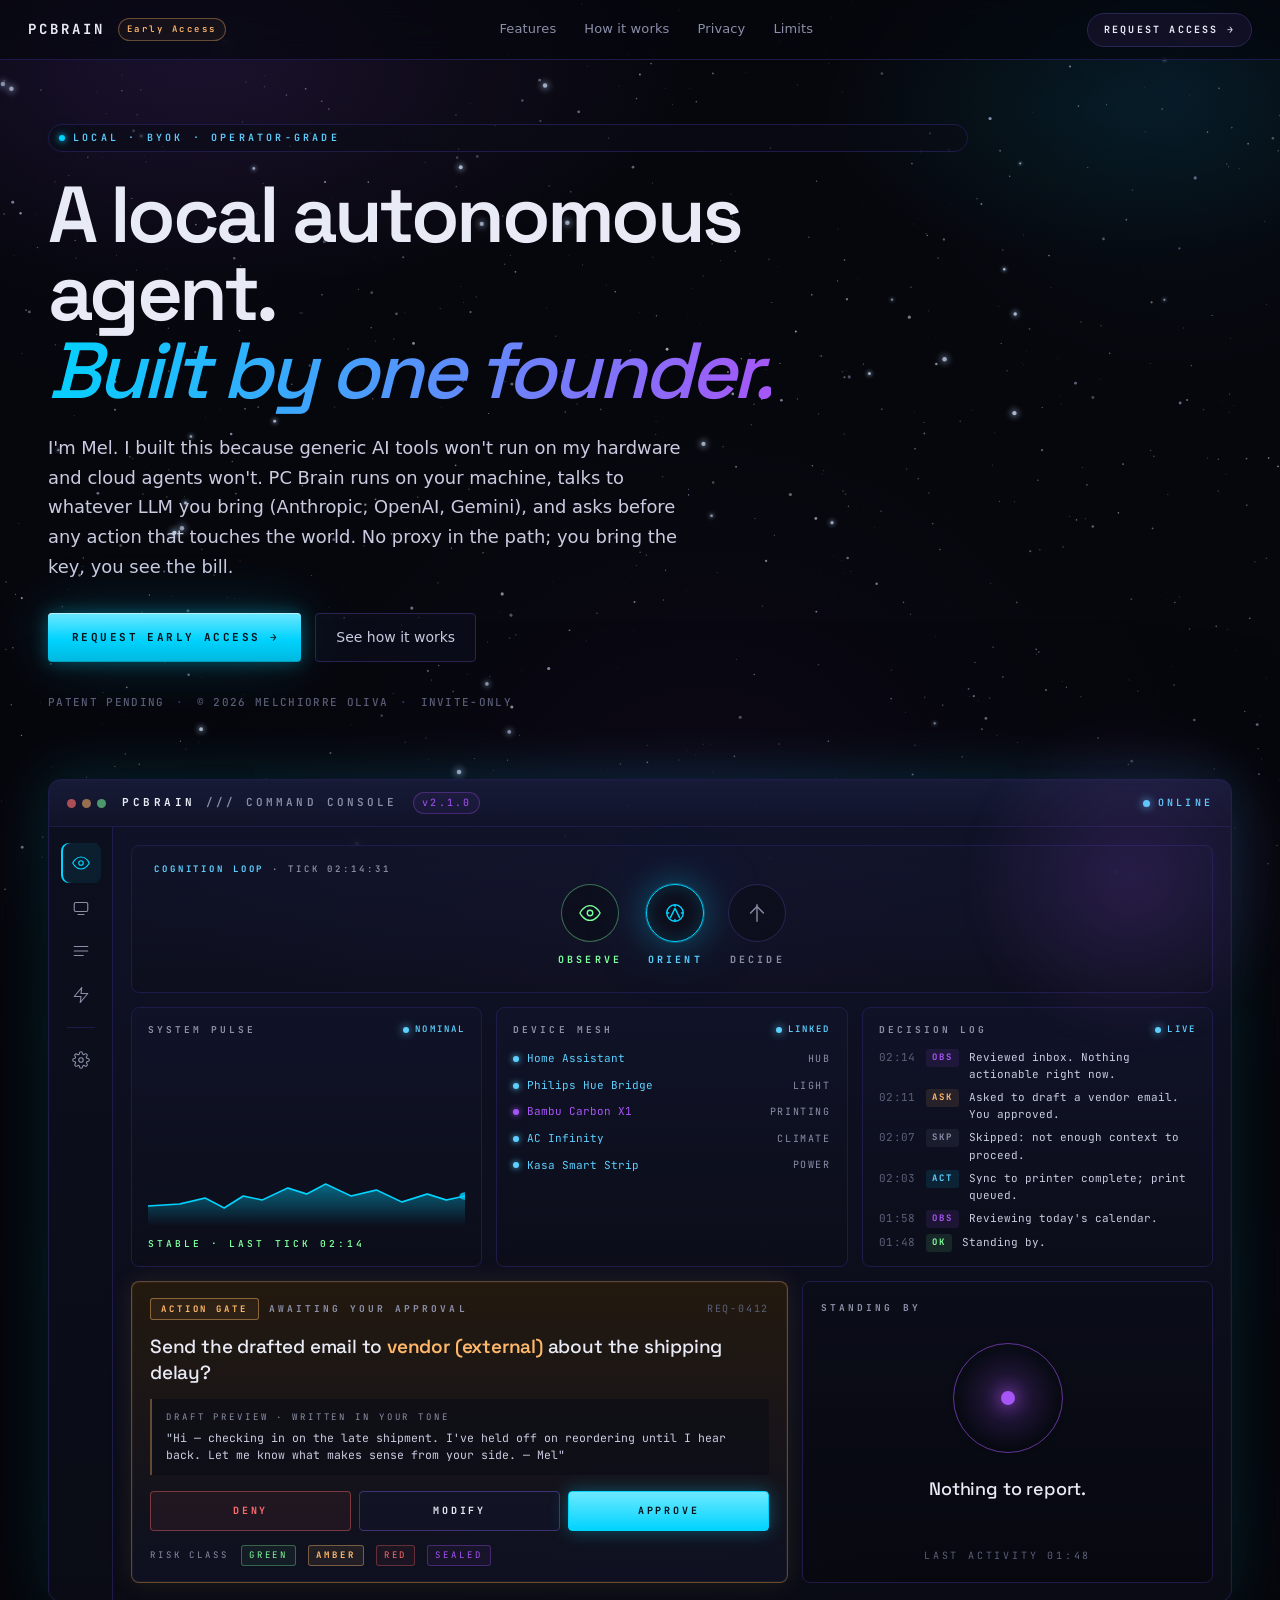
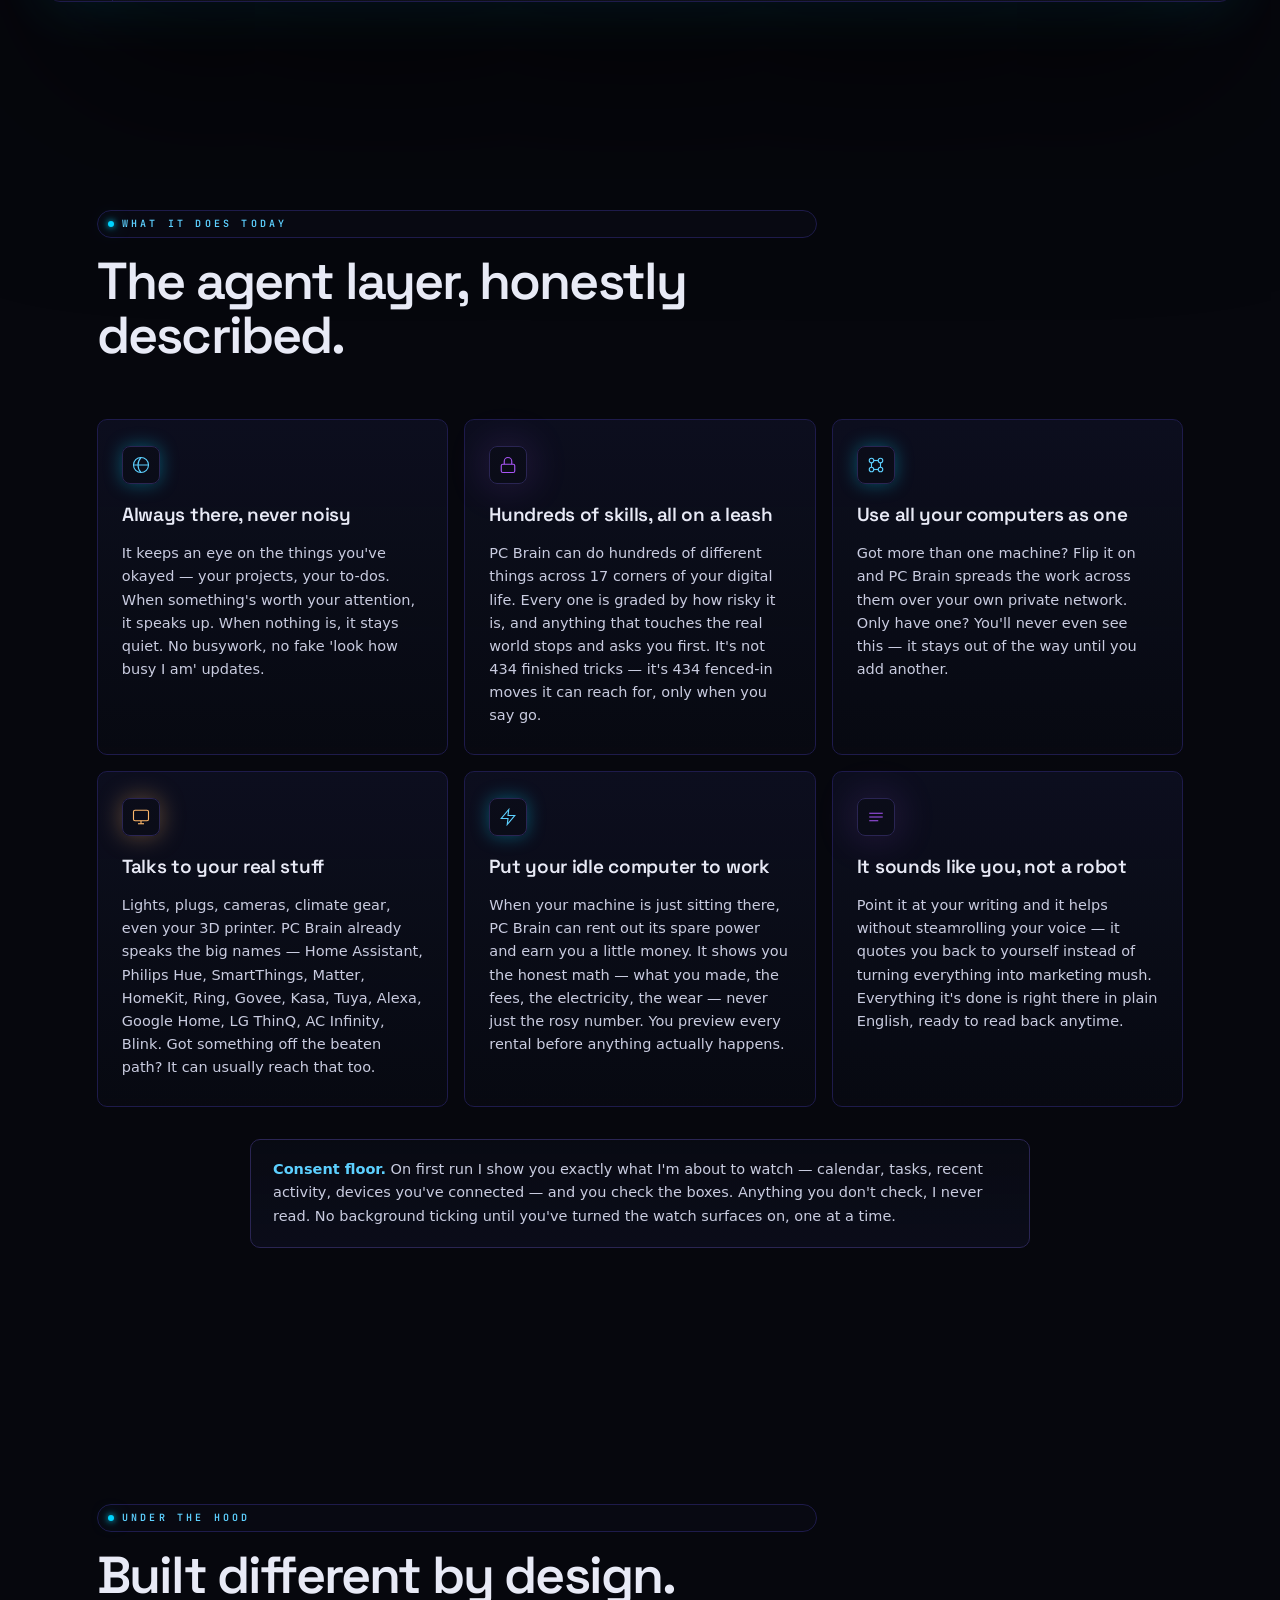
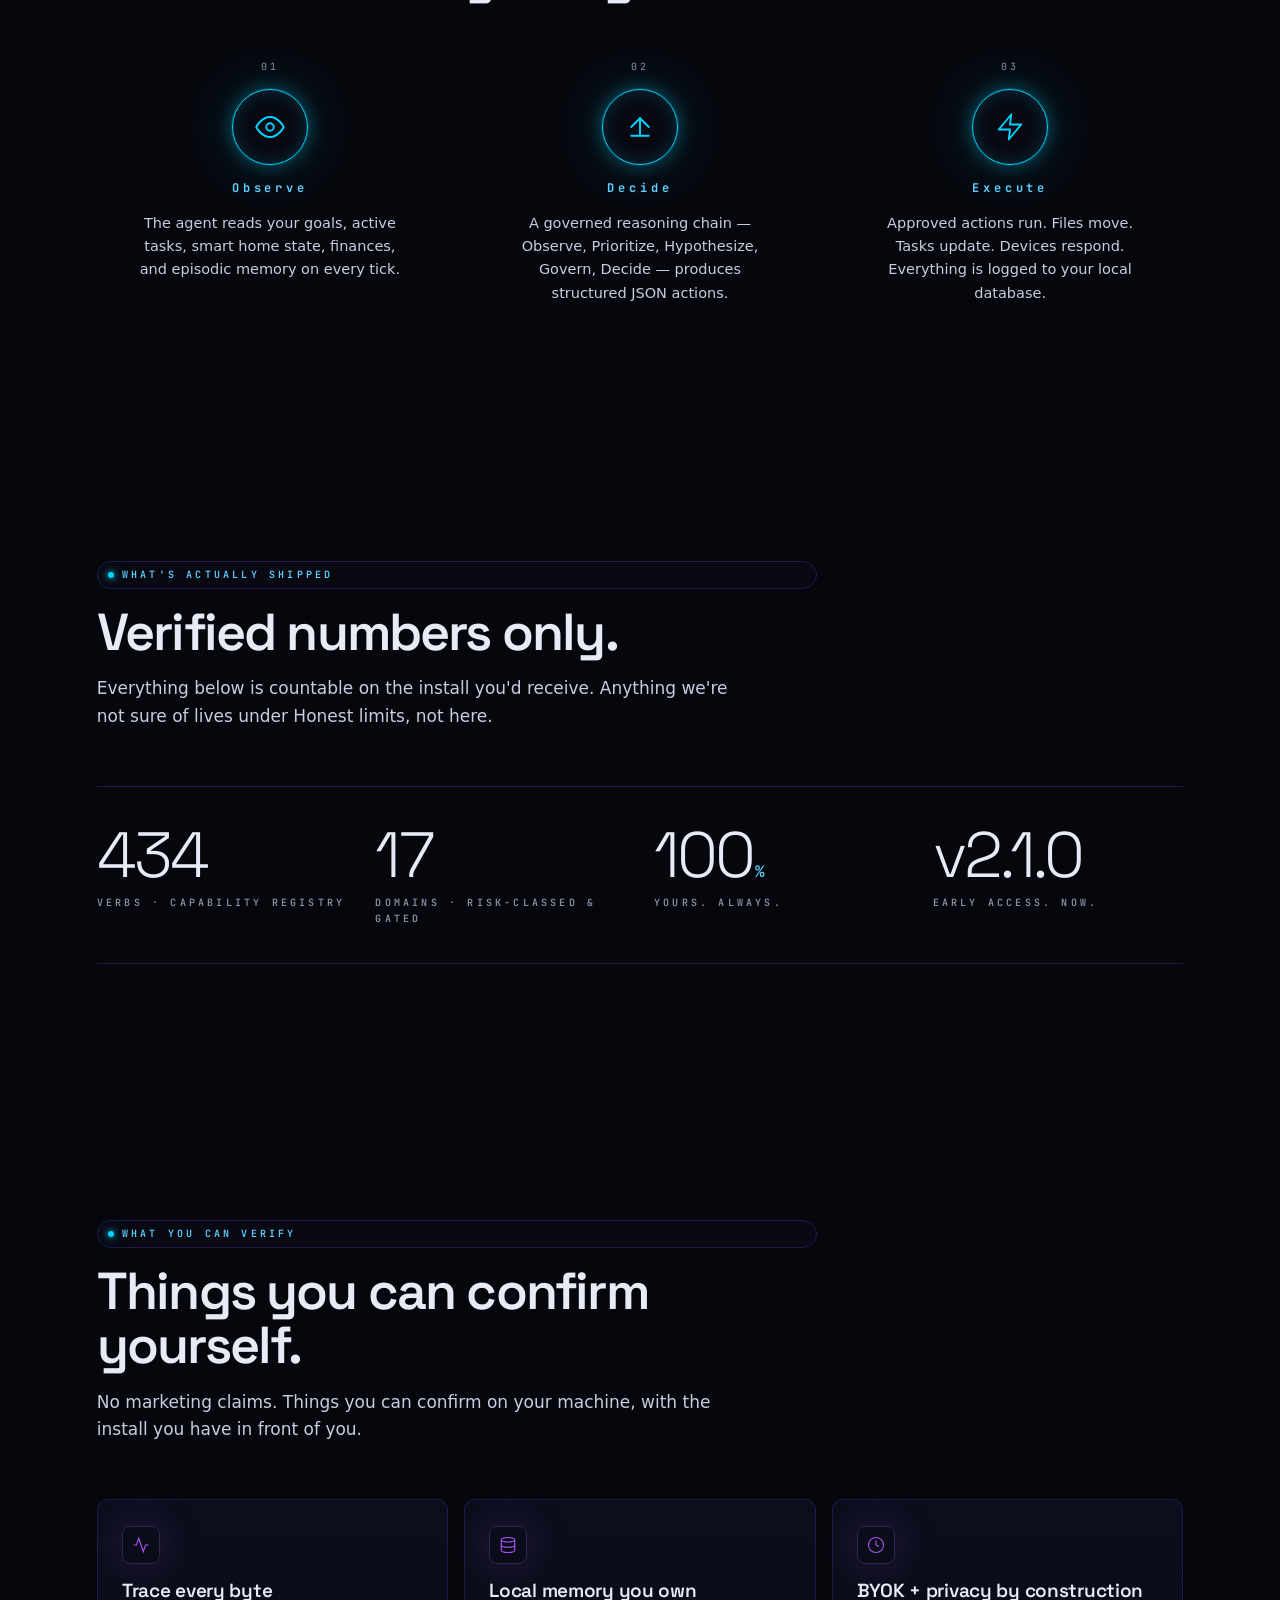
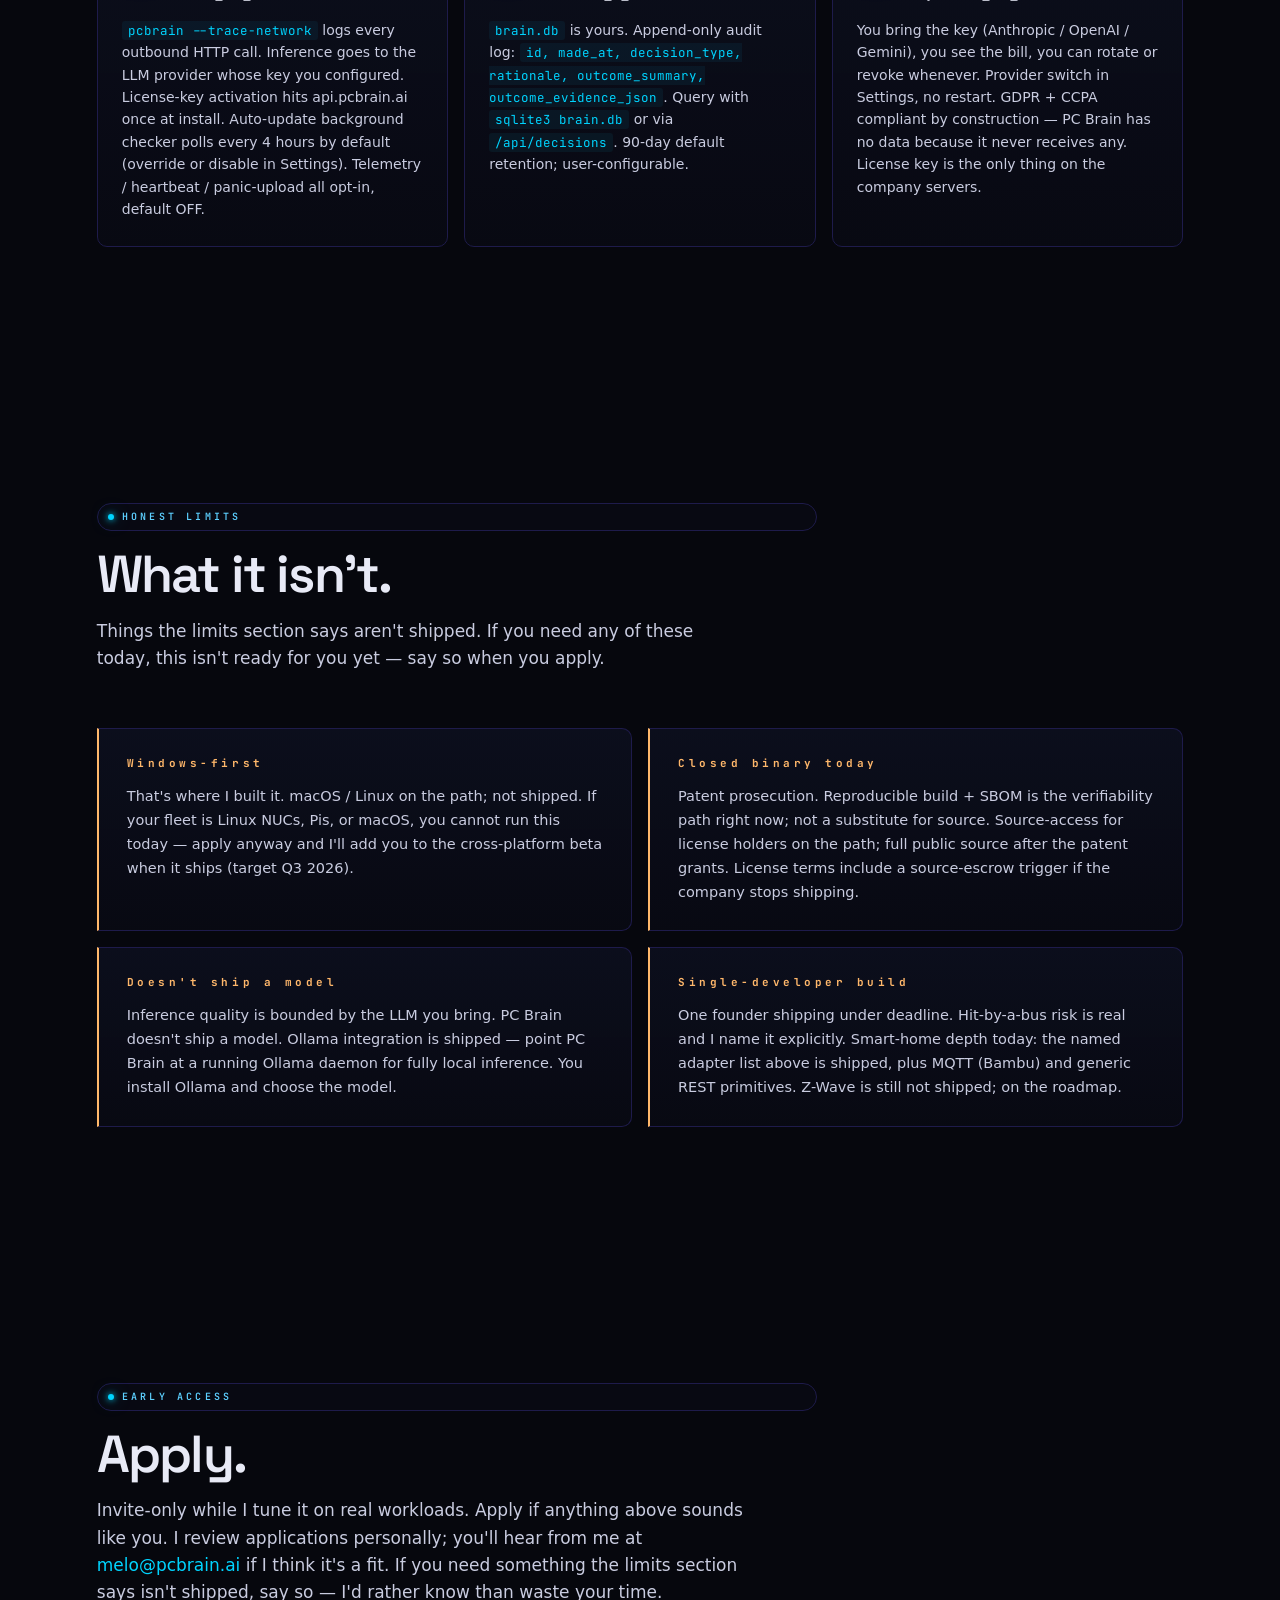
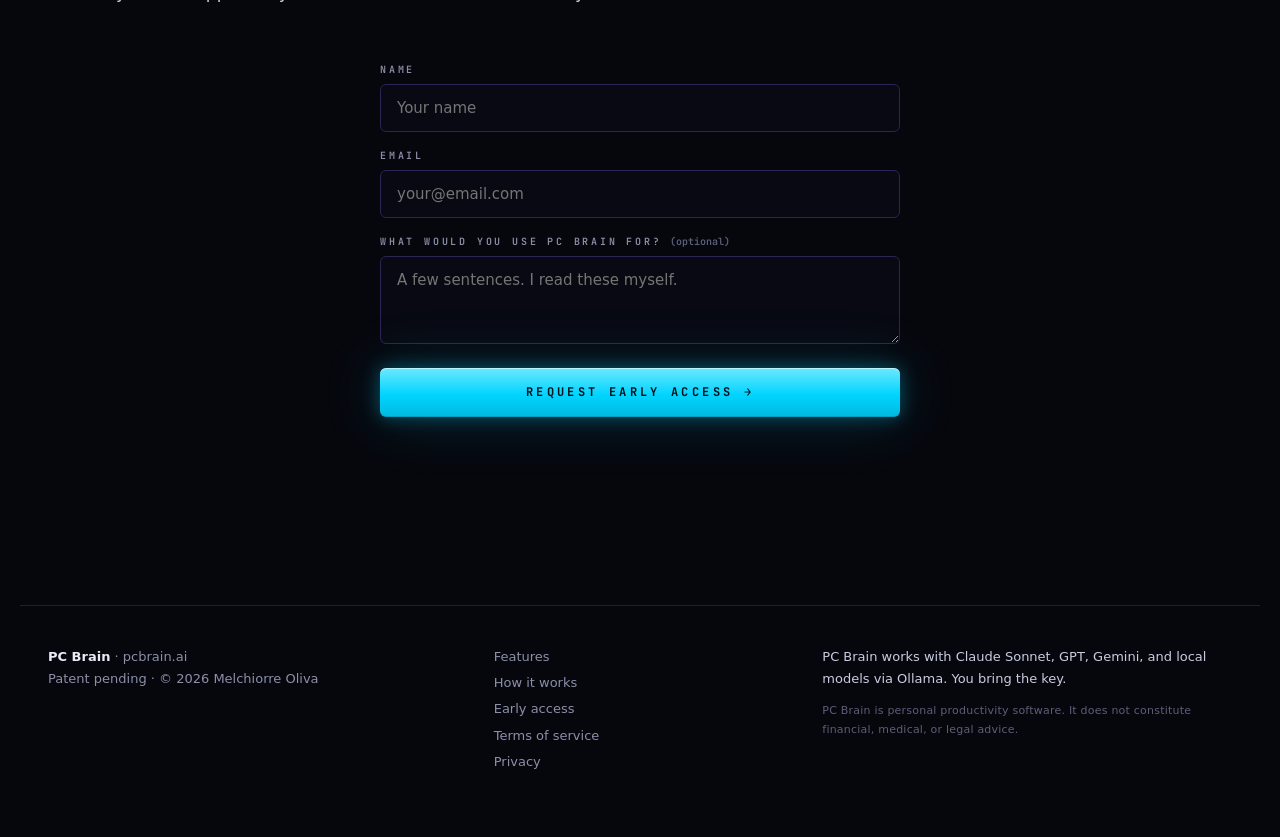
==== commit 62a92a27: "landing: ship Premium Hero design as the new pcbrain.ai Replaces index.html with the Premium Hero de" ====
--- a/index.html
+++ b/index.html
@@ -1,503 +1,473 @@
-<!--
-  PC Brain Landing Page
-  Deploy: push index.html to GitHub repo connected to Porkbun static hosting
-  Formspree: replace xojyaqal before first push
-  Live at: https://pcbrain.ai
--->
 <!DOCTYPE html>
 <html lang="en">
 <head>
-<meta charset="UTF-8">
-<meta name="viewport" content="width=device-width,initial-scale=1">
+<meta charset="UTF-8" />
+<meta name="viewport" content="width=device-width,initial-scale=1" />
+<meta name="color-scheme" content="dark" />
 <title>PC Brain — A local autonomous agent for solo builders.</title>
-<meta name="description" content="A local autonomous agent. Built by one founder, runs on your machine, talks to whatever LLM you bring — no proxy, no analytics ride-along.">
-<link rel="canonical" href="https://pcbrain.ai">
-<meta name="title" content="PC Brain — A local autonomous agent for solo builders.">
-<meta property="og:type" content="website">
-<meta property="og:url" content="https://pcbrain.ai">
-<meta property="og:title" content="PC Brain — A local autonomous agent">
-<meta property="og:description" content="Built by one founder, runs on your machine, talks to whatever LLM you bring. No PC Brain proxy in the path; you bring the key, you see the bill.">
-<meta property="og:image" content="https://pcbrain.ai/preview.png">
-<meta property="og:image:width" content="1200">
-<meta property="og:image:height" content="630">
-<meta name="twitter:card" content="summary_large_image">
-<meta name="twitter:url" content="https://pcbrain.ai">
-<meta name="twitter:title" content="PC Brain — A local autonomous agent">
-<meta name="twitter:description" content="Built by one founder, runs on your machine, talks to whatever LLM you bring. No PC Brain proxy in the path.">
-<meta name="twitter:image" content="https://pcbrain.ai/preview.png">
-<link rel="preconnect" href="https://fonts.googleapis.com">
-<link rel="preconnect" href="https://fonts.gstatic.com" crossorigin>
-<link href="https://fonts.googleapis.com/css2?family=Inter:wght@300;400;500;600;700;800;900&family=JetBrains+Mono:wght@400;600;700&display=swap" rel="stylesheet">
-<style>
-*{box-sizing:border-box;margin:0;padding:0}
-:root{--bg:#080b14;--surface:#0f1117;--cyan:#00d4ff;--purple:#7b2fff;--text:#e8eaf6;--muted:#6b7280;--border:rgba(0,212,255,.15);--glow:rgba(0,212,255,.08);--radius:12px}
-html{scroll-behavior:smooth}
-body{background:var(--bg);color:var(--text);font-family:'Inter',sans-serif;font-size:16px;line-height:1.6;overflow-x:hidden}
-a{color:var(--cyan);text-decoration:none}
-a:hover{text-decoration:underline}
-.skip-link{position:absolute;top:-40px;left:0;background:var(--cyan);color:#000;padding:8px 16px;z-index:9999;font-size:14px;border-radius:0 0 8px 0}
-.skip-link:focus{top:0}
-canvas#starfield{position:fixed;top:0;left:0;width:100%;height:100%;z-index:0;pointer-events:none}
-section{position:relative;z-index:1}
-
-/* ── Nav ─────────────────────────────────────────── */
-.nav{position:fixed;top:0;left:0;right:0;z-index:1000;display:flex;align-items:center;justify-content:space-between;padding:0 32px;height:56px;background:rgba(8,11,20,.85);backdrop-filter:blur(12px);border-bottom:1px solid var(--border)}
-.nav-brand{font-family:'JetBrains Mono',monospace;font-size:18px;font-weight:700;color:var(--cyan)}
-.nav-badge{display:inline-block;margin-left:10px;padding:2px 8px;border-radius:999px;background:rgba(255,170,0,.15);color:#f0a500;font-size:10px;font-weight:700;letter-spacing:.05em;vertical-align:middle}
-.btn-cta{display:inline-flex;align-items:center;padding:8px 20px;border:none;border-radius:999px;background:linear-gradient(135deg,var(--cyan),#0088cc);color:#000;font-size:13px;font-weight:700;cursor:pointer;text-decoration:none;transition:box-shadow .3s,transform .2s;letter-spacing:.02em}
-.btn-cta:hover{box-shadow:0 0 20px rgba(0,212,255,.4);transform:translateY(-1px);text-decoration:none}
-.btn-ghost{display:inline-flex;align-items:center;padding:8px 20px;border:1px solid var(--border);border-radius:999px;background:transparent;color:var(--text);font-size:13px;font-weight:600;cursor:pointer;text-decoration:none;transition:border-color .3s}
-.btn-ghost:hover{border-color:var(--cyan);text-decoration:none}
-
-/* ── Hero ────────────────────────────────────────── */
-.hero{min-height:100vh;display:flex;flex-direction:column;align-items:center;justify-content:center;text-align:center;padding:80px 24px 40px}
-.hero-eyebrow{font-size:11px;font-weight:700;letter-spacing:.2em;color:var(--cyan);margin-bottom:24px;text-transform:uppercase}
-.hero h1{font-size:64px;font-weight:900;line-height:1.1;margin-bottom:24px;max-width:800px}
-.hero h1 span{background:linear-gradient(135deg,var(--cyan),#7b2fff);-webkit-background-clip:text;-webkit-text-fill-color:transparent;background-clip:text}
-.hero-sub{font-size:18px;color:var(--muted);max-width:580px;margin:0 auto 32px;line-height:1.7}
-.hero-ctas{display:flex;gap:12px;flex-wrap:wrap;justify-content:center;margin-bottom:32px}
-.hero-proof{font-size:12px;color:var(--muted);letter-spacing:.04em}
-.bounce-arrow{margin-top:40px;animation:bounce 2s infinite;color:var(--cyan);font-size:24px}
-@keyframes bounce{0%,100%{transform:translateY(0)}50%{transform:translateY(8px)}}
-
-/* ── Sections ────────────────────────────────────── */
-.section{padding:100px 24px;max-width:1100px;margin:0 auto}
-.section-label{font-size:11px;font-weight:700;letter-spacing:.2em;color:var(--cyan);text-transform:uppercase;margin-bottom:8px}
-.section h2{font-size:36px;font-weight:800;margin-bottom:16px}
-.section-sub{font-size:16px;color:var(--muted);max-width:600px;margin-bottom:48px}
-
-/* ── Dashboard Preview ───────────────────────────── */
-.browser-chrome{border-radius:var(--radius);overflow:hidden;border:1px solid var(--border);box-shadow:0 0 60px var(--glow),0 20px 80px rgba(0,0,0,.5);max-width:960px;margin:0 auto 40px}
-.chrome-bar{display:flex;align-items:center;gap:8px;padding:10px 16px;background:#1a1d28;border-bottom:1px solid var(--border)}
-.chrome-dot{width:10px;height:10px;border-radius:50%}
-.chrome-dot.r{background:#ff5f57}.chrome-dot.y{background:#ffbd2e}.chrome-dot.g{background:#28c840}
-.chrome-url{flex:1;margin-left:12px;padding:4px 12px;border-radius:6px;background:rgba(255,255,255,.06);font-family:'JetBrains Mono',monospace;font-size:11px;color:var(--muted)}
-.chrome-body{background:var(--bg);padding:16px;position:relative}
-.chrome-body::after{content:'';position:absolute;inset:0;background:repeating-linear-gradient(0deg,transparent,transparent 2px,rgba(255,255,255,.008) 2px,rgba(255,255,255,.008) 3px);pointer-events:none}
-.mock-tabs{display:flex;gap:2px;margin-bottom:12px}
-.mock-tab{padding:6px 12px;font-size:10px;font-weight:600;color:var(--muted);background:rgba(255,255,255,.03);border-radius:6px 6px 0 0;letter-spacing:.04em}
-.mock-tab.active{color:var(--cyan);background:rgba(0,212,255,.08);border-bottom:2px solid var(--cyan)}
-.mock-tiles{display:grid;grid-template-columns:1fr 1fr;gap:10px}
-.mock-tile{background:var(--surface);border:1px solid var(--border);border-radius:8px;padding:12px;min-height:100px}
-.mock-tile-label{font-size:9px;font-weight:700;letter-spacing:.1em;color:var(--muted);text-transform:uppercase;margin-bottom:8px}
-.mock-ring{width:56px;height:56px;border-radius:50%;border:3px solid var(--cyan);display:flex;align-items:center;justify-content:center;margin:4px auto;box-shadow:0 0 12px var(--glow)}
-.mock-ring-val{font-size:18px;font-weight:800;color:var(--cyan)}
-.mock-badge{display:inline-block;padding:2px 8px;border-radius:999px;font-size:9px;font-weight:700;letter-spacing:.05em}
-.mock-badge.green{background:rgba(0,255,136,.12);color:#00ff88}
-.mock-badge.cyan{background:rgba(0,212,255,.12);color:var(--cyan)}
-.mock-typewriter{font-family:'JetBrains Mono',monospace;font-size:10px;color:var(--muted);overflow:hidden;white-space:nowrap;border-right:2px solid var(--cyan);animation:typewriter 3s steps(40) infinite,blink .8s infinite}
-@keyframes typewriter{0%{width:0}70%{width:100%}100%{width:100%}}
-@keyframes blink{50%{border-color:transparent}}
-.mock-donut{width:56px;height:56px;border-radius:50%;background:conic-gradient(var(--cyan) 0% 35%,#7b2fff 35% 58%,#ff6b6b 58% 72%,rgba(255,255,255,.1) 72%);margin:4px auto;position:relative}
-.mock-donut::after{content:'';position:absolute;inset:12px;border-radius:50%;background:var(--surface)}
-.stat-pills{display:flex;gap:16px;justify-content:center;flex-wrap:wrap}
-.stat-pill{padding:8px 20px;border:1px solid var(--border);border-radius:999px;font-size:13px;font-weight:600;color:var(--muted)}
-.stat-pill strong{color:var(--text)}
-
-/* ── Feature Cards ───────────────────────────────── */
-.features-grid{display:grid;grid-template-columns:repeat(3,1fr);gap:20px}
-.feature-card{background:var(--surface);border:1px solid var(--border);border-radius:var(--radius);padding:28px 24px;transition:box-shadow .3s,border-color .3s}
-.feature-card:hover{box-shadow:0 0 30px var(--glow);border-color:rgba(0,212,255,.3)}
-.feature-icon{width:40px;height:40px;margin-bottom:16px;color:var(--cyan)}
-.feature-card h3{font-size:16px;font-weight:700;margin-bottom:8px}
-.feature-card p{font-size:14px;color:var(--muted);line-height:1.6}
-
-/* ── How It Works ────────────────────────────────── */
-.steps{display:flex;gap:0;align-items:flex-start;position:relative;margin-top:48px}
-.step{flex:1;text-align:center;position:relative;z-index:1}
-.step-icon{width:56px;height:56px;border-radius:50%;background:var(--surface);border:2px solid var(--cyan);display:flex;align-items:center;justify-content:center;margin:0 auto 16px;box-shadow:0 0 20px var(--glow)}
-.step-icon svg{width:24px;height:24px;color:var(--cyan)}
-.step h4{font-size:14px;font-weight:800;letter-spacing:.1em;color:var(--cyan);margin-bottom:8px}
-.step p{font-size:13px;color:var(--muted);max-width:280px;margin:0 auto;line-height:1.6}
-.steps-line{position:absolute;top:28px;left:20%;right:20%;height:2px;background:repeating-linear-gradient(90deg,var(--cyan) 0 6px,transparent 6px 12px);opacity:.3;animation:dashFlow 2s linear infinite}
-@keyframes dashFlow{from{background-position:0 0}to{background-position:24px 0}}
-
-/* ── Stats ───────────────────────────────────────── */
-.stats-grid{display:flex;gap:24px;justify-content:center;flex-wrap:wrap;margin-top:48px}
-.stat-block{text-align:center;min-width:140px}
-.stat-num{font-size:48px;font-weight:900;color:var(--cyan);font-family:'JetBrains Mono',monospace}
-.stat-label{font-size:13px;color:var(--muted);margin-top:4px}
-
-/* ── Waitlist ────────────────────────────────────── */
-.waitlist-form{max-width:480px;margin:0 auto}
-.form-group{margin-bottom:16px}
-.form-group label{display:block;font-size:12px;font-weight:600;color:var(--muted);margin-bottom:4px;letter-spacing:.04em}
-.form-input{width:100%;padding:12px 16px;border:1px solid var(--border);border-radius:8px;background:var(--surface);color:var(--text);font-size:14px;font-family:'Inter',sans-serif;outline:none;transition:border-color .3s}
-.form-input:focus{border-color:var(--cyan);box-shadow:0 0 12px var(--glow)}
-textarea.form-input{resize:vertical;min-height:72px}
-.btn-submit{width:100%;padding:14px 24px;border:none;border-radius:8px;background:linear-gradient(135deg,var(--cyan),#0088cc);color:#000;font-size:15px;font-weight:800;cursor:pointer;letter-spacing:.03em;transition:box-shadow .3s,transform .2s}
-.btn-submit:hover{box-shadow:0 0 30px rgba(0,212,255,.4);transform:translateY(-1px)}
-.form-success{text-align:center;display:none}
-.form-success .checkmark{width:64px;height:64px;margin:0 auto 16px;border-radius:50%;border:3px solid var(--cyan);display:flex;align-items:center;justify-content:center;color:var(--cyan);font-size:28px}
-.form-success h3{font-size:24px;font-weight:800;color:var(--cyan);margin-bottom:8px}
-.form-success p{font-size:14px;color:var(--muted)}
-
-/* ── Footer ──────────────────────────────────────── */
-.footer{padding:48px 24px;border-top:1px solid var(--border);max-width:1100px;margin:0 auto;display:flex;justify-content:space-between;flex-wrap:wrap;gap:24px;font-size:12px;color:var(--muted)}
-.footer a{color:var(--muted)}
-.footer a:hover{color:var(--cyan)}
-.footer-links{display:flex;gap:24px}
-.footer-right{text-align:right;max-width:300px}
-.footer-disclaimer{font-size:10px;margin-top:8px;opacity:.6}
-
-/* ── Animations ──────────────────────────────────── */
-.fade-up{opacity:0;transform:translateY(24px);transition:opacity .6s ease,transform .6s ease}
-.fade-up.visible{opacity:1;transform:translateY(0)}
-@media(prefers-reduced-motion:reduce){*{animation:none !important;transition:none !important}.fade-up{opacity:1;transform:none}}
-
-/* ── Responsive ──────────────────────────────────── */
-@media(max-width:768px){
-  .hero h1{font-size:36px}
-  .hero-sub{font-size:16px}
-  .features-grid{grid-template-columns:1fr}
-  .steps{flex-direction:column;gap:32px}
-  .steps-line{display:none}
-  .mock-tiles{grid-template-columns:1fr}
-  .stats-grid{flex-direction:column;align-items:center}
-  .footer{flex-direction:column;text-align:center}
-  .footer-right{text-align:center;max-width:none}
-  .footer-links{justify-content:center}
-  .nav{padding:0 16px}
-}
-</style>
+<meta name="description" content="A local autonomous agent. Built by one founder, runs on your machine, talks to whatever LLM you bring — no proxy, no analytics ride-along." />
+<meta name="title" content="PC Brain — A local autonomous agent for solo builders." />
+<meta property="og:type" content="website" />
+<meta property="og:url" content="https://pcbrain.ai" />
+<meta property="og:title" content="PC Brain — A local autonomous agent" />
+<meta property="og:description" content="Built by one founder, runs on your machine, talks to whatever LLM you bring. No PC Brain proxy in the path; you bring the key, you see the bill." />
+<meta property="og:image" content="https://pcbrain.ai/preview.png" />
+<meta property="og:image:width" content="1200" />
+<meta property="og:image:height" content="630" />
+<meta name="twitter:card" content="summary_large_image" />
+<meta name="twitter:url" content="https://pcbrain.ai" />
+<meta name="twitter:title" content="PC Brain — A local autonomous agent" />
+<meta name="twitter:description" content="Built by one founder, runs on your machine, talks to whatever LLM you bring. No PC Brain proxy in the path." />
+<meta name="twitter:image" content="https://pcbrain.ai/preview.png" />
+<link rel="preconnect" href="https://fonts.googleapis.com" />
+<link rel="preconnect" href="https://fonts.gstatic.com" crossorigin />
+<link href="https://fonts.googleapis.com/css2?family=Space+Grotesk:wght@300;400;500;600;700&family=JetBrains+Mono:wght@400;500;600;700&display=swap" rel="stylesheet" />
+<link rel="stylesheet" href="premium.css" />
 </head>
 <body>
-<a href="#main" class="skip-link">Skip to content</a>
 <canvas id="starfield" aria-hidden="true"></canvas>
 
-<!-- ═══ NAV ═══════════════════════════════════════════════════════════ -->
-<nav class="nav" role="navigation" aria-label="Main navigation">
-  <div>
-    <span class="nav-brand">PC Brain</span>
-    <span class="nav-badge">Early Access</span>
-  </div>
-  <div class="footer-links" style="gap:16px;display:flex"><a href="#features" style="color:#6b7280;font-size:13px">Features</a><a href="#how" style="color:#6b7280;font-size:13px">How It Works</a><a href="https://pcbrain.ai/privacy" style="color:#6b7280;font-size:13px">Privacy</a><a href="https://pcbrain.ai/terms" style="color:#6b7280;font-size:13px">Terms of Service</a></div>
-  <a href="#waitlist" class="btn-cta">Request Access</a>
+<!-- ═══ NAV ════════════════════════════════════════════════════ -->
+<nav class="nav" role="navigation" aria-label="Primary">
+  <div class="brand">
+    <span class="mark">PCBRAIN</span>
+    <span class="badge">Early Access</span>
+  </div>
+  <div class="links">
+    <a href="#features">Features</a>
+    <a href="#how">How it works</a>
+    <a href="#privacy">Privacy</a>
+    <a href="#limits">Limits</a>
+  </div>
+  <a href="#waitlist" class="cta-pill">Request Access →</a>
 </nav>
 
-<!-- ═══ HERO ══════════════════════════════════════════════════════════ -->
-<section class="hero" id="main">
-  <div class="hero-eyebrow">Local &middot; BYOK &middot; Operator-grade</div>
-  <h1>A local autonomous agent.<br><span>Built by one founder.</span></h1>
-  <p class="hero-sub">I'm Mel. I built this because generic AI tools won't run on my hardware and cloud agents won't. PC Brain runs on your machine, talks to whatever LLM you bring (Anthropic, OpenAI, Gemini), and asks before any action that touches the world. No proxy in the path; you bring the key, you see the bill.</p>
-  <div class="hero-ctas">
-    <!-- No public download button. PC Brain is early-access by invitation.
-         Invitees receive credentials out-of-band and download from
-         https://private.pcbrain.ai (Basic auth). Never expose the
-         installer URL on the public landing surface. -->
-    <a href="#waitlist" class="btn-cta">Request Early Access</a>
-    <a href="#features" class="btn-ghost">See How It Works</a>
-  </div>
-  <div class="hero-proof">Patent pending &middot; &copy; 2026 Melchiorre Oliva &middot; Early access invite-only</div>
-  <div class="bounce-arrow" aria-hidden="true">&#8964;</div>
-</section>
-
-<!-- ═══ DASHBOARD PREVIEW ════════════════════════════════════════════ -->
-<section class="section fade-up" id="preview">
-  <div class="section-label">The Command Center</div>
-  <div class="browser-chrome">
-    <div class="chrome-bar">
-      <div class="chrome-dot r"></div>
-      <div class="chrome-dot y"></div>
-      <div class="chrome-dot g"></div>
-      <div class="chrome-url">localhost:5050/dashboard</div>
-    </div>
-    <div class="chrome-body">
-      <div class="mock-tabs">
-        <div class="mock-tab active">Home</div>
-        <div class="mock-tab">Observatory</div>
-        <div class="mock-tab">Devices</div>
-        <div class="mock-tab">Developer</div>
-        <div class="mock-tab">Business</div>
-      </div>
-      <div class="mock-tiles">
-        <div class="mock-tile">
-          <div class="mock-tile-label">System Health</div>
-          <div class="mock-ring"><div class="mock-ring-val">100</div></div>
-          <div style="text-align:center;margin-top:6px;font-size:10px;color:var(--muted)">Goals: 10 &middot; Tasks: 3</div>
-        </div>
-        <div class="mock-tile">
-          <div class="mock-tile-label">Agent State</div>
-          <div style="margin:8px 0"><span class="mock-badge green">Standing by</span></div>
-          <div style="font-size:10px;color:var(--muted)">No active task</div>
-          <div style="display:flex;gap:4px;margin-top:8px"><span style="padding:3px 8px;border-radius:4px;background:rgba(0,212,255,.08);font-size:9px;font-weight:600;color:var(--cyan)">Resume</span><span style="padding:3px 8px;border-radius:4px;background:rgba(0,212,255,.08);font-size:9px;font-weight:600;color:var(--cyan)">Tick</span><span style="padding:3px 8px;border-radius:4px;background:rgba(0,212,255,.08);font-size:9px;font-weight:600;color:var(--cyan)">Force</span></div>
-        </div>
-        <div class="mock-tile">
-          <div class="mock-tile-label">Current Thought</div>
-          <div class="mock-typewriter">Active goals present. Goals tracked.</div>
-          <div style="margin-top:8px"><span class="mock-badge cyan">OBSERVE</span></div>
-          <div style="font-size:9px;color:var(--muted);margin-top:4px">2:02 AM</div>
-        </div>
-        <div class="mock-tile">
-          <div class="mock-tile-label">Finance Overview</div>
-          <div class="mock-donut"></div>
-          <div style="text-align:center;font-size:10px;color:var(--muted);margin-top:6px">Housing &middot; Food &middot; Transport</div>
-        </div>
-      </div>
-    </div>
-  </div>
-  <div class="stat-pills">
-    <div class="stat-pill"><strong>~90</strong> Skills</div>
-    <div class="stat-pill"><strong>5</strong> Tabs</div>
-    <div class="stat-pill"><strong>100%</strong> Local</div>
-  </div>
-</section>
-
-<!-- ═══ FEATURES ═════════════════════════════════════════════════════ -->
-<section class="section fade-up" id="features">
-  <div class="section-label">What it does today</div>
-  <h2>The agent layer, honestly described.</h2>
-  <div class="section-sub"></div>
-  <div class="features-grid">
-    <div class="feature-card">
-      <svg class="feature-icon" viewBox="0 0 24 24" fill="none" stroke="currentColor" stroke-width="1.5"><circle cx="12" cy="12" r="10"/><path d="M12 2a14.5 14.5 0 000 20M2 12h20M12 2c3 3 4.5 6.5 4.5 10s-1.5 7-4.5 10"/></svg>
+<main>
+
+<!-- ═══ HERO ═══════════════════════════════════════════════════ -->
+<section class="hero" id="main" data-screen-label="01 Hero">
+  <div class="hero-text">
+    <div class="eyebrow"><span class="dot"></span>Local · BYOK · Operator-grade</div>
+    <h1 class="hero-h1">A local autonomous agent.<br /><span class="grad">Built by one founder.</span></h1>
+    <p class="lede">I'm Mel. I built this because generic AI tools won't run on my hardware and cloud agents won't. PC Brain runs on your machine, talks to whatever LLM you bring (Anthropic, OpenAI, Gemini), and asks before any action that touches the world. No proxy in the path; you bring the key, you see the bill.</p>
+    <div class="hero-ctas">
+      <a href="#waitlist" class="btn-primary">Request Early Access →</a>
+      <a href="#how" class="btn-ghost">See how it works</a>
+    </div>
+    <div class="hero-proof">
+      <span>Patent pending</span><span>·</span>
+      <span>© 2026 Melchiorre Oliva</span><span>·</span>
+      <span>Invite-only</span>
+    </div>
+  </div>
+
+  <!-- ═══ DASHBOARD CONSOLE — THE CENTERPIECE ═══════════════════ -->
+  <div class="console-wrap">
+    <div class="console" role="img" aria-label="PC Brain command console preview">
+      <!-- Header bar -->
+      <div class="cn-head">
+        <div class="lights"><span></span><span></span><span></span></div>
+        <div class="title"><b>PCBRAIN</b> /// COMMAND CONSOLE</div>
+        <div class="ver">v2.1.0</div>
+        <div class="spacer"></div>
+        <div class="live"><span class="pulse"></span>Online</div>
+      </div>
+
+      <!-- Body: rail + main -->
+      <div class="cn-body">
+        <aside class="cn-rail" aria-hidden="true">
+          <button class="ic active" title="Observatory">
+            <svg viewBox="0 0 24 24" fill="none" stroke="currentColor" stroke-width="1.5" stroke-linecap="round" stroke-linejoin="round"><path d="M1 12s4-8 11-8 11 8 11 8-4 8-11 8-11-8-11-8z"/><circle cx="12" cy="12" r="3"/></svg>
+          </button>
+          <button class="ic" title="Devices">
+            <svg viewBox="0 0 24 24" fill="none" stroke="currentColor" stroke-width="1.5" stroke-linecap="round" stroke-linejoin="round"><rect x="3" y="6" width="18" height="12" rx="2"/><line x1="8" y1="22" x2="16" y2="22"/></svg>
+          </button>
+          <button class="ic" title="Decisions">
+            <svg viewBox="0 0 24 24" fill="none" stroke="currentColor" stroke-width="1.5" stroke-linecap="round" stroke-linejoin="round"><path d="M3 6h18M3 12h18M3 18h12"/></svg>
+          </button>
+          <button class="ic" title="Capabilities">
+            <svg viewBox="0 0 24 24" fill="none" stroke="currentColor" stroke-width="1.5" stroke-linecap="round" stroke-linejoin="round"><path d="M13 2L3 14h9l-1 8 10-12h-9l1-8z"/></svg>
+          </button>
+          <div class="div"></div>
+          <button class="ic" title="Settings">
+            <svg viewBox="0 0 24 24" fill="none" stroke="currentColor" stroke-width="1.5" stroke-linecap="round" stroke-linejoin="round"><circle cx="12" cy="12" r="3"/><path d="M19.4 15a1.65 1.65 0 0 0 .33 1.82l.06.06a2 2 0 1 1-2.83 2.83l-.06-.06a1.65 1.65 0 0 0-1.82-.33 1.65 1.65 0 0 0-1 1.51V21a2 2 0 1 1-4 0v-.09a1.65 1.65 0 0 0-1-1.51 1.65 1.65 0 0 0-1.82.33l-.06.06a2 2 0 1 1-2.83-2.83l.06-.06a1.65 1.65 0 0 0 .33-1.82 1.65 1.65 0 0 0-1.51-1H3a2 2 0 0 1 0-4h.09a1.65 1.65 0 0 0 1.51-1 1.65 1.65 0 0 0-.33-1.82l-.06-.06a2 2 0 1 1 2.83-2.83l.06.06a1.65 1.65 0 0 0 1.82.33h.01a1.65 1.65 0 0 0 1-1.51V3a2 2 0 0 1 4 0v.09a1.65 1.65 0 0 0 1 1.51 1.65 1.65 0 0 0 1.82-.33l.06-.06a2 2 0 1 1 2.83 2.83l-.06.06a1.65 1.65 0 0 0-.33 1.82v.01a1.65 1.65 0 0 0 1.51 1H21a2 2 0 0 1 0 4h-.09a1.65 1.65 0 0 0-1.51 1z"/></svg>
+          </button>
+        </aside>
+
+        <div class="cn-main">
+
+          <!-- Cognition Loop strip -->
+          <div class="cn-loop">
+            <div class="ll"><b>Cognition Loop</b> · Tick 02:14:31</div>
+            <div class="stages">
+              <div class="stage is-done">
+                <div class="ring">
+                  <svg viewBox="0 0 24 24" fill="none" stroke="currentColor" stroke-width="1.5" stroke-linecap="round" stroke-linejoin="round"><path d="M1 12s4-8 11-8 11 8 11 8-4 8-11 8-11-8-11-8z"/><circle cx="12" cy="12" r="3"/></svg>
+                </div>
+                <div class="lab">Observe</div>
+              </div>
+              <div class="stage-edge is-flow"></div>
+              <div class="stage is-active">
+                <div class="ring">
+                  <svg viewBox="0 0 24 24" fill="none" stroke="currentColor" stroke-width="1.5" stroke-linecap="round" stroke-linejoin="round"><circle cx="12" cy="12" r="9"/><path d="M7 17l5-10 5 10"/><path d="M12 3v2M12 19v2M3 12h2M19 12h2"/></svg>
+                </div>
+                <div class="lab">Orient</div>
+              </div>
+              <div class="stage-edge"></div>
+              <div class="stage">
+                <div class="ring">
+                  <svg viewBox="0 0 24 24" fill="none" stroke="currentColor" stroke-width="1.5" stroke-linecap="round" stroke-linejoin="round"><path d="M12 3v18"/><path d="M5 12l7-7 7 7"/></svg>
+                </div>
+                <div class="lab">Decide</div>
+              </div>
+            </div>
+          </div>
+
+          <!-- Tile: System Pulse (telemetry) -->
+          <div class="tile tile-pulse">
+            <div class="tile-head">
+              <span class="name">System Pulse</span>
+              <span class="status s-online"><span class="d"></span>Nominal</span>
+            </div>
+            <svg class="spark" viewBox="0 0 200 60" preserveAspectRatio="none" width="100%" height="60" aria-hidden="true">
+              <defs>
+                <linearGradient id="sparkG" x1="0" x2="0" y1="0" y2="1">
+                  <stop offset="0%" stop-color="#00d4ff" stop-opacity="0.45"/>
+                  <stop offset="100%" stop-color="#00d4ff" stop-opacity="0"/>
+                </linearGradient>
+              </defs>
+              <path d="M0,40 L20,38 L36,32 L48,42 L60,30 L72,34 L88,22 L100,28 L112,18 L128,30 L144,24 L160,36 L176,28 L188,34 L200,30 L200,60 L0,60 Z" fill="url(#sparkG)"/>
+              <path d="M0,40 L20,38 L36,32 L48,42 L60,30 L72,34 L88,22 L100,28 L112,18 L128,30 L144,24 L160,36 L176,28 L188,34 L200,30" fill="none" stroke="#00d4ff" stroke-width="1.5" stroke-linejoin="round" stroke-linecap="round"/>
+              <circle cx="200" cy="30" r="3" fill="#00d4ff">
+                <animate attributeName="r" values="3;5;3" dur="1.8s" repeatCount="indefinite"/>
+                <animate attributeName="opacity" values="1;0.4;1" dur="1.8s" repeatCount="indefinite"/>
+              </circle>
+            </svg>
+            <div class="lab2">Stable · last tick 02:14</div>
+          </div>
+
+          <!-- Tile: Device Mesh -->
+          <div class="tile tile-devices">
+            <div class="tile-head">
+              <span class="name">Device Mesh</span>
+              <span class="status s-online"><span class="d"></span>Linked</span>
+            </div>
+            <div class="list">
+              <div class="row s-online"><span class="dot"></span><span class="nm">Home Assistant</span><span class="meta">Hub</span></div>
+              <div class="row s-online"><span class="dot"></span><span class="nm">Philips Hue Bridge</span><span class="meta">Light</span></div>
+              <div class="row s-busy"><span class="dot"></span><span class="nm">Bambu Carbon X1</span><span class="meta">Printing</span></div>
+              <div class="row s-online"><span class="dot"></span><span class="nm">AC Infinity</span><span class="meta">Climate</span></div>
+              <div class="row s-online"><span class="dot"></span><span class="nm">Kasa Smart Strip</span><span class="meta">Power</span></div>
+            </div>
+          </div>
+
+          <!-- Tile: Decision Log (plain-English) -->
+          <div class="tile tile-log">
+            <div class="tile-head">
+              <span class="name">Decision Log</span>
+              <span class="status s-online"><span class="d"></span>Live</span>
+            </div>
+            <div class="feed">
+              <div class="e"><span class="t">02:14</span><span class="tag tag-obs">OBS</span><span class="msg">Reviewed inbox. Nothing actionable right now.</span></div>
+              <div class="e"><span class="t">02:11</span><span class="tag tag-ask">ASK</span><span class="msg">Asked to draft a vendor email. You approved.</span></div>
+              <div class="e"><span class="t">02:07</span><span class="tag tag-skp">SKP</span><span class="msg">Skipped: not enough context to proceed.</span></div>
+              <div class="e"><span class="t">02:03</span><span class="tag tag-act">ACT</span><span class="msg">Sync to printer complete; print queued.</span></div>
+              <div class="e"><span class="t">01:58</span><span class="tag tag-obs">OBS</span><span class="msg">Reviewing today's calendar.</span></div>
+              <div class="e"><span class="t">01:48</span><span class="tag tag-ok">OK</span><span class="msg">Standing by.</span></div>
+            </div>
+          </div>
+
+          <!-- Bottom row: Action gate (left) + Idle state (right) -->
+          <div class="cn-bot">
+            <div class="gate">
+              <div class="gate-head">
+                <span class="pill">Action Gate</span>
+                <span class="name">Awaiting your approval</span>
+                <span class="spacer"></span>
+                <span class="req">REQ-0412</span>
+              </div>
+              <div class="gate-prompt">
+                Send the drafted email to <b>vendor (external)</b> about the shipping delay?
+              </div>
+              <div class="gate-detail">
+                <span class="lab">Draft preview · written in your tone</span>
+                "Hi — checking in on the late shipment. I've held off on reordering until I hear back. Let me know what makes sense from your side. — Mel"
+              </div>
+              <div class="gate-actions">
+                <button class="gate-btn deny">Deny</button>
+                <button class="gate-btn modify">Modify</button>
+                <button class="gate-btn allow">Approve</button>
+              </div>
+              <div class="gate-foot">
+                <span>Risk class</span>
+                <span class="cls green">Green</span>
+                <span class="cls amber">Amber</span>
+                <span class="cls red">Red</span>
+                <span class="cls sealed">Sealed</span>
+              </div>
+            </div>
+
+            <div class="idle">
+              <div class="idle-head">
+                <span class="name">Standing By</span>
+              </div>
+              <div class="idle-orb"><div class="core"></div></div>
+              <div class="idle-msg">Nothing to report.</div>
+              <div class="idle-foot">Last activity 01:48</div>
+            </div>
+          </div>
+
+        </div><!-- /.cn-main -->
+      </div><!-- /.cn-body -->
+    </div><!-- /.console -->
+  </div><!-- /.console-wrap -->
+</section>
+
+
+<!-- ═══ FEATURES ═══════════════════════════════════════════════ -->
+<section id="features" data-screen-label="02 Features">
+  <div class="sec-head">
+    <div class="eyebrow"><span class="dot"></span>What it does today</div>
+    <h2 class="sec-title">The agent layer, honestly described.</h2>
+  </div>
+
+  <div class="f-grid">
+    <article class="f-card">
+      <div class="ic">
+        <svg viewBox="0 0 24 24" fill="none" stroke="currentColor"><circle cx="12" cy="12" r="10"/><path d="M12 2a14.5 14.5 0 0 0 0 20M2 12h20"/></svg>
+      </div>
       <h3>Always there, never noisy</h3>
-      <p>It keeps an eye on the things you've okayed &mdash; your projects, your to-dos. When something's worth your attention, it speaks up. When nothing is, it stays quiet. No busywork, no fake 'look how busy I am' updates.</p>
-    </div>
-    <div class="feature-card">
-      <svg class="feature-icon" viewBox="0 0 24 24" fill="none" stroke="currentColor" stroke-width="1.5"><rect x="3" y="11" width="18" height="11" rx="2"/><path d="M7 11V7a5 5 0 0110 0v4"/></svg>
+      <p>It keeps an eye on the things you've okayed — your projects, your to-dos. When something's worth your attention, it speaks up. When nothing is, it stays quiet. No busywork, no fake 'look how busy I am' updates.</p>
+    </article>
+
+    <article class="f-card">
+      <div class="ic violet">
+        <svg viewBox="0 0 24 24" fill="none" stroke="currentColor"><rect x="3" y="11" width="18" height="11" rx="2"/><path d="M7 11V7a5 5 0 0 1 10 0v4"/></svg>
+      </div>
       <h3>Hundreds of skills, all on a leash</h3>
-      <p>PC Brain can do 539 different things and counting across 17 corners of your day. Every one is graded by how risky it is, and anything that touches the real world stops and asks you first. It's not 539 finished tricks &mdash; it's 539 fenced-in moves it can reach for, only when you say go.</p>
-    </div>
-    <div class="feature-card">
-      <svg class="feature-icon" viewBox="0 0 24 24" fill="none" stroke="currentColor" stroke-width="1.5"><circle cx="6" cy="6" r="3"/><circle cx="18" cy="6" r="3"/><circle cx="6" cy="18" r="3"/><circle cx="18" cy="18" r="3"/><line x1="6" y1="9" x2="6" y2="15"/><line x1="18" y1="9" x2="18" y2="15"/><line x1="9" y1="6" x2="15" y2="6"/><line x1="9" y1="18" x2="15" y2="18"/></svg>
+      <p>PC Brain can do hundreds of different things across 17 corners of your digital life. Every one is graded by how risky it is, and anything that touches the real world stops and asks you first. It's not 434 finished tricks — it's 434 fenced-in moves it can reach for, only when you say go.</p>
+    </article>
+
+    <article class="f-card">
+      <div class="ic">
+        <svg viewBox="0 0 24 24" fill="none" stroke="currentColor"><circle cx="6" cy="6" r="3"/><circle cx="18" cy="6" r="3"/><circle cx="6" cy="18" r="3"/><circle cx="18" cy="18" r="3"/><line x1="6" y1="9" x2="6" y2="15"/><line x1="18" y1="9" x2="18" y2="15"/><line x1="9" y1="6" x2="15" y2="6"/><line x1="9" y1="18" x2="15" y2="18"/></svg>
+      </div>
       <h3>Use all your computers as one</h3>
-      <p>Got more than one machine? Flip it on and PC Brain spreads the work across them over your own private network. Only have one? You'll never even see this &mdash; it stays out of the way until you add another.</p>
-    </div>
-    <div class="feature-card">
-      <svg class="feature-icon" viewBox="0 0 24 24" fill="none" stroke="currentColor" stroke-width="1.5"><rect x="2" y="3" width="20" height="14" rx="2"/><line x1="8" y1="21" x2="16" y2="21"/><line x1="12" y1="17" x2="12" y2="21"/></svg>
+      <p>Got more than one machine? Flip it on and PC Brain spreads the work across them over your own private network. Only have one? You'll never even see this — it stays out of the way until you add another.</p>
+    </article>
+
+    <article class="f-card">
+      <div class="ic amber">
+        <svg viewBox="0 0 24 24" fill="none" stroke="currentColor"><rect x="2" y="3" width="20" height="14" rx="2"/><line x1="8" y1="21" x2="16" y2="21"/><line x1="12" y1="17" x2="12" y2="21"/></svg>
+      </div>
       <h3>Talks to your real stuff</h3>
-      <p>Lights, plugs, cameras, climate gear, your 3D printer. PC Brain speaks MQTT directly today, with Bambu printers wired in as the first concrete adapter. Anything that exposes a REST endpoint &mdash; most modern smart-home gear &mdash; drops in as a small adapter file. New brand wrappers land in release notes, not on a marketing wall.</p>
-    </div>
-    <div class="feature-card">
-      <svg class="feature-icon" viewBox="0 0 24 24" fill="none" stroke="currentColor" stroke-width="1.5"><path d="M13 2L3 14h9l-1 8 10-12h-9l1-8z"/></svg>
+      <p>Lights, plugs, cameras, climate gear, even your 3D printer. PC Brain already speaks the big names — Home Assistant, Philips Hue, SmartThings, Matter, HomeKit, Ring, Govee, Kasa, Tuya, Alexa, Google Home, LG ThinQ, AC Infinity, Blink. Got something off the beaten path? It can usually reach that too.</p>
+    </article>
+
+    <article class="f-card">
+      <div class="ic">
+        <svg viewBox="0 0 24 24" fill="none" stroke="currentColor"><path d="M13 2L3 14h9l-1 8 10-12h-9l1-8z"/></svg>
+      </div>
       <h3>Put your idle computer to work</h3>
-      <p>When your machine is just sitting there, PC Brain can rent out its spare power and earn you a little money. It shows you the honest math &mdash; what you made, the fees, the electricity, the wear &mdash; never just the rosy number. You preview every rental before anything actually happens.</p>
-    </div>
-    <div class="feature-card">
-      <svg class="feature-icon" viewBox="0 0 24 24" fill="none" stroke="currentColor" stroke-width="1.5"><path d="M3 7h18M3 12h18M3 17h12"/></svg>
+      <p>When your machine is just sitting there, PC Brain can rent out its spare power and earn you a little money. It shows you the honest math — what you made, the fees, the electricity, the wear — never just the rosy number. You preview every rental before anything actually happens.</p>
+    </article>
+
+    <article class="f-card">
+      <div class="ic violet">
+        <svg viewBox="0 0 24 24" fill="none" stroke="currentColor"><path d="M3 7h18M3 12h18M3 17h12"/></svg>
+      </div>
       <h3>It sounds like you, not a robot</h3>
-      <p>Point it at your writing and it helps without steamrolling your voice &mdash; it quotes you back to yourself instead of turning everything into marketing mush. Everything it's done is right there in plain English, ready to read back anytime.</p>
-    </div>
-  </div>
-  <div style="margin-top:32px;padding:16px 24px;border:1px solid rgba(0,212,255,.2);border-radius:8px;text-align:center;font-size:14px;color:var(--muted);line-height:1.7;max-width:720px;margin-left:auto;margin-right:auto"><strong style="color:var(--text)">Consent floor.</strong> On first run I show you exactly what I'm about to watch &mdash; calendar, tasks, recent activity, devices you've connected &mdash; and you check the boxes. Anything you don't check, I never read. No background ticking until you've turned the watch surfaces on, one at a time.</div>
-</section>
-
-<!-- ═══ HOW IT WORKS ═════════════════════════════════════════════════ -->
-<section class="section fade-up" id="how">
-  <div class="section-label">Under the Hood</div>
-  <h2>Built Different by Design</h2>
-  <div class="steps">
-    <div class="steps-line" aria-hidden="true"></div>
-    <div class="step">
-      <div class="step-icon">
-        <svg viewBox="0 0 24 24" fill="none" stroke="currentColor" stroke-width="1.5"><path d="M1 12s4-8 11-8 11 8 11 8-4 8-11 8-11-8-11-8z"/><circle cx="12" cy="12" r="3"/></svg>
-      </div>
-      <h4>OBSERVE</h4>
+      <p>Point it at your writing and it helps without steamrolling your voice — it quotes you back to yourself instead of turning everything into marketing mush. Everything it's done is right there in plain English, ready to read back anytime.</p>
+    </article>
+  </div>
+
+  <div class="consent">
+    <b>Consent floor.</b> On first run I show you exactly what I'm about to watch — calendar, tasks, recent activity, devices you've connected — and you check the boxes. Anything you don't check, I never read. No background ticking until you've turned the watch surfaces on, one at a time.
+  </div>
+</section>
+
+
+<!-- ═══ HOW IT WORKS ═══════════════════════════════════════════ -->
+<section id="how" data-screen-label="03 How it works">
+  <div class="sec-head">
+    <div class="eyebrow"><span class="dot"></span>Under the hood</div>
+    <h2 class="sec-title">Built different by design.</h2>
+  </div>
+
+  <div class="h-steps">
+    <div class="h-step">
+      <div class="num">01</div>
+      <div class="ring">
+        <svg viewBox="0 0 24 24" fill="none" stroke="currentColor" stroke-linecap="round" stroke-linejoin="round"><path d="M1 12s4-8 11-8 11 8 11 8-4 8-11 8-11-8-11-8z"/><circle cx="12" cy="12" r="3"/></svg>
+      </div>
+      <h4>Observe</h4>
       <p>The agent reads your goals, active tasks, smart home state, finances, and episodic memory on every tick.</p>
     </div>
-    <div class="step">
-      <div class="step-icon">
-        <svg viewBox="0 0 24 24" fill="none" stroke="currentColor" stroke-width="1.5"><line x1="12" y1="5" x2="12" y2="19"/><polyline points="5 12 12 5 19 12"/><line x1="5" y1="19" x2="19" y2="19"/></svg>
-      </div>
-      <h4>DECIDE</h4>
-      <p>A governed reasoning chain &mdash; OBSERVE, PRIORITIZE, HYPOTHESIZE, GOVERN, DECIDE &mdash; produces structured JSON actions.</p>
-    </div>
-    <div class="step">
-      <div class="step-icon">
-        <svg viewBox="0 0 24 24" fill="none" stroke="currentColor" stroke-width="1.5"><path d="M13 2L3 14h9l-1 8 10-12h-9l1-8z"/></svg>
-      </div>
-      <h4>EXECUTE</h4>
+    <div class="h-step">
+      <div class="num">02</div>
+      <div class="ring">
+        <svg viewBox="0 0 24 24" fill="none" stroke="currentColor" stroke-linecap="round" stroke-linejoin="round"><line x1="12" y1="5" x2="12" y2="19"/><polyline points="5 12 12 5 19 12"/><line x1="5" y1="19" x2="19" y2="19"/></svg>
+      </div>
+      <h4>Decide</h4>
+      <p>A governed reasoning chain — Observe, Prioritize, Hypothesize, Govern, Decide — produces structured JSON actions.</p>
+    </div>
+    <div class="h-step">
+      <div class="num">03</div>
+      <div class="ring">
+        <svg viewBox="0 0 24 24" fill="none" stroke="currentColor" stroke-linecap="round" stroke-linejoin="round"><path d="M13 2L3 14h9l-1 8 10-12h-9l1-8z"/></svg>
+      </div>
+      <h4>Execute</h4>
       <p>Approved actions run. Files move. Tasks update. Devices respond. Everything is logged to your local database.</p>
     </div>
   </div>
 </section>
 
-<!-- ═══ STATS ════════════════════════════════════════════════════════ -->
-<section class="section fade-up" id="stats">
-  <div class="stats-grid">
-    <div class="stat-block"><div class="stat-num" data-target="31">0</div><div class="stat-label">Health checks passing</div></div>
-    <div class="stat-block"><div class="stat-num" data-target="9">0</div><div class="stat-label">Smart home integrations</div></div>
-    <div class="stat-block"><div class="stat-num" data-target="100" data-suffix="%">0</div><div class="stat-label">Yours. Always.</div></div>
-    <div class="stat-block"><div class="stat-num" data-prefix="v" data-target="2.0" data-decimals="1">0</div><div class="stat-label">Early access. Now.</div></div>
-  </div>
-</section>
-
-
-<!-- ═══ PRIVACY ═══════════════════════════════════════════════════════════════════ -->
-<section class="section fade-up" id="privacy">
-  <div class="section-label">What you can verify</div>
-  <h2>Things you can confirm yourself.</h2>
-  <div class="section-sub" style="margin-bottom:36px">No marketing claims. Things you can confirm on your machine, with the install you have in front of you.</div>
-  <div class="features-grid" style="grid-template-columns:repeat(3,1fr)">
-    <div class="feature-card">
-      <svg class="feature-icon" viewBox="0 0 24 24" fill="none" stroke="currentColor" stroke-width="1.5"><polyline points="22 12 18 12 15 21 9 3 6 12 2 12"/></svg>
+
+<!-- ═══ VERIFIED NUMBERS (replaces old Stats) ══════════════════ -->
+<section id="verified" data-screen-label="04 Verified numbers">
+  <div class="sec-head">
+    <div class="eyebrow"><span class="dot"></span>What's actually shipped</div>
+    <h2 class="sec-title">Verified numbers only.</h2>
+    <p class="sec-sub">Everything below is countable on the install you'd receive. Anything we're not sure of lives under Honest limits, not here.</p>
+  </div>
+
+  <div class="verified-strip">
+    <div class="spec">
+      <div class="v">434</div>
+      <div class="l">Verbs · capability registry</div>
+    </div>
+    <div class="spec">
+      <div class="v">17</div>
+      <div class="l">Domains · risk-classed &amp; gated</div>
+    </div>
+    <div class="spec">
+      <div class="v">100<small>%</small></div>
+      <div class="l">Yours. Always.</div>
+    </div>
+    <div class="spec">
+      <div class="v">v2.1.0</div>
+      <div class="l">Early access. Now.</div>
+    </div>
+  </div>
+</section>
+
+
+<!-- ═══ PRIVACY / WHAT YOU CAN VERIFY ══════════════════════════ -->
+<section id="privacy" data-screen-label="05 What you can verify">
+  <div class="sec-head">
+    <div class="eyebrow"><span class="dot"></span>What you can verify</div>
+    <h2 class="sec-title">Things you can confirm yourself.</h2>
+    <p class="sec-sub">No marketing claims. Things you can confirm on your machine, with the install you have in front of you.</p>
+  </div>
+
+  <div class="verify-grid">
+    <article class="verify-card">
+      <div class="ic">
+        <svg viewBox="0 0 24 24" fill="none" stroke="currentColor"><polyline points="22 12 18 12 15 21 9 3 6 12 2 12"/></svg>
+      </div>
       <h3>Trace every byte</h3>
-      <p><code style="color:var(--cyan);font-family:'JetBrains Mono',monospace;font-size:12px">pcbrain --trace-network</code> logs every outbound HTTP call. Inference goes to the LLM provider whose key you configured. License-key activation hits api.pcbrain.ai once at install. Auto-update background checker polls every 4 hours by default (override or disable in Settings). Telemetry / heartbeat / panic-upload all opt-in, default OFF.</p>
-    </div>
-    <div class="feature-card">
-      <svg class="feature-icon" viewBox="0 0 24 24" fill="none" stroke="currentColor" stroke-width="1.5"><ellipse cx="12" cy="5" rx="9" ry="3"/><path d="M3 5v14c0 1.66 4 3 9 3s9-1.34 9-3V5"/><path d="M3 12c0 1.66 4 3 9 3s9-1.34 9-3"/></svg>
+      <p><code>pcbrain --trace-network</code> logs every outbound HTTP call. Inference goes to the LLM provider whose key you configured. License-key activation hits api.pcbrain.ai once at install. Auto-update background checker polls every 4 hours by default (override or disable in Settings). Telemetry / heartbeat / panic-upload all opt-in, default OFF.</p>
+    </article>
+
+    <article class="verify-card">
+      <div class="ic">
+        <svg viewBox="0 0 24 24" fill="none" stroke="currentColor"><ellipse cx="12" cy="5" rx="9" ry="3"/><path d="M3 5v14c0 1.66 4 3 9 3s9-1.34 9-3V5"/><path d="M3 12c0 1.66 4 3 9 3s9-1.34 9-3"/></svg>
+      </div>
       <h3>Local memory you own</h3>
-      <p><code style="color:var(--cyan);font-family:'JetBrains Mono',monospace;font-size:12px">brain.db</code> is yours. Append-only audit log: <code style="color:var(--cyan);font-family:'JetBrains Mono',monospace;font-size:11px">id, made_at, decision_type, rationale, outcome_summary, outcome_evidence_json</code>. Query with <code style="color:var(--cyan);font-family:'JetBrains Mono',monospace;font-size:11px">sqlite3 brain.db</code> or via <code style="color:var(--cyan);font-family:'JetBrains Mono',monospace;font-size:11px">/api/decisions</code>. 90-day default retention; user-configurable.</p>
-    </div>
-    <div class="feature-card">
-      <svg class="feature-icon" viewBox="0 0 24 24" fill="none" stroke="currentColor" stroke-width="1.5"><circle cx="12" cy="12" r="10"/><path d="M12 6v6l4 2"/></svg>
+      <p><code>brain.db</code> is yours. Append-only audit log: <code>id, made_at, decision_type, rationale, outcome_summary, outcome_evidence_json</code>. Query with <code>sqlite3 brain.db</code> or via <code>/api/decisions</code>. 90-day default retention; user-configurable.</p>
+    </article>
+
+    <article class="verify-card">
+      <div class="ic">
+        <svg viewBox="0 0 24 24" fill="none" stroke="currentColor"><circle cx="12" cy="12" r="10"/><path d="M12 6v6l4 2"/></svg>
+      </div>
       <h3>BYOK + privacy by construction</h3>
-      <p>You bring the key (Anthropic / OpenAI / Gemini), you see the bill, you can rotate or revoke whenever. Provider switch in Settings, no restart. GDPR + CCPA compliant by construction &mdash; PC Brain has no data because it never receives any. License key is the only thing on the company servers.</p>
-    </div>
-  </div>
-</section>
-
-<!-- ═══ HONEST LIMITS ═════════════════════════════════════════════════ -->
-<section class="section fade-up">
-  <div class="section-label">Honest limits</div>
-  <h2 style="margin-bottom:32px">What it isn't.</h2>
-  <div class="section-sub" style="margin-bottom:36px">Things the limits section says aren't shipped. If you need any of these today, this isn't ready for you yet &mdash; say so when you apply.</div>
-  <div style="display:grid;grid-template-columns:repeat(2,1fr);gap:20px">
-    <div class="feature-card">
-      <h3 style="color:var(--cyan);font-size:13px;letter-spacing:.1em;margin-bottom:8px">WINDOWS-FIRST</h3>
-      <p>That's where I built it. macOS / Linux on the path; not shipped. If your fleet is Linux NUCs, Pis, or macOS, you cannot run this today &mdash; apply anyway and I'll add you to the cross-platform beta when it ships (target Q3 2026).</p>
-    </div>
-    <div class="feature-card">
-      <h3 style="color:var(--cyan);font-size:13px;letter-spacing:.1em;margin-bottom:8px">CLOSED BINARY TODAY</h3>
+      <p>You bring the key (Anthropic / OpenAI / Gemini), you see the bill, you can rotate or revoke whenever. Provider switch in Settings, no restart. GDPR + CCPA compliant by construction — PC Brain has no data because it never receives any. License key is the only thing on the company servers.</p>
+    </article>
+  </div>
+</section>
+
+
+<!-- ═══ HONEST LIMITS ══════════════════════════════════════════ -->
+<section id="limits" data-screen-label="06 Honest limits">
+  <div class="sec-head">
+    <div class="eyebrow"><span class="dot"></span>Honest limits</div>
+    <h2 class="sec-title">What it isn't.</h2>
+    <p class="sec-sub">Things the limits section says aren't shipped. If you need any of these today, this isn't ready for you yet — say so when you apply.</p>
+  </div>
+
+  <div class="limits-grid">
+    <article class="limit">
+      <h3>Windows-first</h3>
+      <p>That's where I built it. macOS / Linux on the path; not shipped. If your fleet is Linux NUCs, Pis, or macOS, you cannot run this today — apply anyway and I'll add you to the cross-platform beta when it ships (target Q3 2026).</p>
+    </article>
+
+    <article class="limit">
+      <h3>Closed binary today</h3>
       <p>Patent prosecution. Reproducible build + SBOM is the verifiability path right now; not a substitute for source. Source-access for license holders on the path; full public source after the patent grants. License terms include a source-escrow trigger if the company stops shipping.</p>
-    </div>
-    <div class="feature-card">
-      <h3 style="color:var(--cyan);font-size:13px;letter-spacing:.1em;margin-bottom:8px">DOESN'T SHIP A MODEL</h3>
-      <p>Inference quality is bounded by the LLM you bring. PC Brain doesn't ship a model. Ollama integration is shipped &mdash; point PC Brain at a running Ollama daemon for fully local inference. You install Ollama and choose the model.</p>
-    </div>
-    <div class="feature-card">
-      <h3 style="color:var(--cyan);font-size:13px;letter-spacing:.1em;margin-bottom:8px">SINGLE-DEVELOPER BUILD</h3>
-      <p>One founder shipping under deadline. Hit-by-a-bus risk is real and I name it explicitly. Smart-home depth today: MQTT + REST primitives + Bambu integration shipped. Native Home Assistant, Hue, Z-Wave on the roadmap; not shipped.</p>
-    </div>
-  </div>
-</section>
-
-<!-- ═══ WAITLIST ══════════════════════════════════════════════════════ -->
-<section class="section fade-up" id="waitlist">
-  <div class="section-label">Early access</div>
-  <h2>Apply.</h2>
-  <p class="section-sub">Invite-only while I tune it on real workloads. Apply if anything above sounds like you. I review applications personally; you'll hear from me at melo@pcbrain.ai if I think it's a fit. If you need something the limits section says isn't shipped, say so &mdash; I'd rather know than waste your time.</p>
-  <div class="waitlist-form">
-    <form id="ea-form" action="https://formspree.io/f/xojyaqal" method="POST">
-      <div class="form-group">
-        <label for="ea-name">Name</label>
-        <input type="text" id="ea-name" name="name" class="form-input" placeholder="Your name" required aria-label="Your name">
-      </div>
-      <div class="form-group">
-        <label for="ea-email">Email</label>
-        <input type="email" id="ea-email" name="email" class="form-input" placeholder="your@email.com" required aria-label="Your email">
-      </div>
-      <div class="form-group">
-        <label for="ea-why">What would you use PC Brain for? (optional)</label>
-        <textarea id="ea-why" name="message" class="form-input" rows="3" placeholder="What would you use PC Brain for?" aria-label="What would you use PC Brain for?"></textarea>
-      </div>
-      <button type="submit" class="btn-submit">Request Early Access</button>
-    </form>
-    <div class="form-success" id="form-success">
-      <div class="checkmark">&#10003;</div>
-      <h3>You're on the list.</h3>
-      <p>We review applications personally. If selected, expect an email from melo@pcbrain.ai within a few days.</p>
-    </div>
-  </div>
-</section>
-
-<!-- ═══ FOOTER ════════════════════════════════════════════════════════ -->
-<footer class="footer">
-  <div>
-    <div>PC Brain &middot; pcbrain.ai</div>
-    <div>Patent pending &middot; &copy; 2026 Melchiorre Oliva</div>
-  </div>
-  <div class="footer-links">
+    </article>
+
+    <article class="limit">
+      <h3>Doesn't ship a model</h3>
+      <p>Inference quality is bounded by the LLM you bring. PC Brain doesn't ship a model. Ollama integration is shipped — point PC Brain at a running Ollama daemon for fully local inference. You install Ollama and choose the model.</p>
+    </article>
+
+    <article class="limit">
+      <h3>Single-developer build</h3>
+      <p>One founder shipping under deadline. Hit-by-a-bus risk is real and I name it explicitly. Smart-home depth today: the named adapter list above is shipped, plus MQTT (Bambu) and generic REST primitives. Z-Wave is still not shipped; on the roadmap.</p>
+    </article>
+  </div>
+</section>
+
+
+<!-- ═══ WAITLIST ═══════════════════════════════════════════════ -->
+<section id="waitlist" data-screen-label="07 Waitlist">
+  <div class="sec-head">
+    <div class="eyebrow"><span class="dot"></span>Early access</div>
+    <h2 class="sec-title">Apply.</h2>
+    <p class="sec-sub">Invite-only while I tune it on real workloads. Apply if anything above sounds like you. I review applications personally; you'll hear from me at <a href="mailto:melo@pcbrain.ai">melo@pcbrain.ai</a> if I think it's a fit. If you need something the limits section says isn't shipped, say so — I'd rather know than waste your time.</p>
+  </div>
+
+  <form class="wl" id="ea-form" action="https://formspree.io/f/xojyaqal" method="POST">
+    <input type="hidden" name="_next" value="https://pcbrain.ai/thanks.html" />
+    <div class="wl-field">
+      <label for="ea-name">Name</label>
+      <input type="text" id="ea-name" name="name" class="wl-input" placeholder="Your name" required />
+    </div>
+    <div class="wl-field">
+      <label for="ea-email">Email</label>
+      <input type="email" id="ea-email" name="email" class="wl-input" placeholder="your@email.com" required />
+    </div>
+    <div class="wl-field">
+      <label for="ea-why">What would you use PC Brain for? <span style="text-transform:none;letter-spacing:0;color:var(--dim)">(optional)</span></label>
+      <textarea id="ea-why" name="message" rows="3" class="wl-input" placeholder="A few sentences. I read these myself."></textarea>
+    </div>
+    <button type="submit" class="wl-submit">Request Early Access →</button>
+  </form>
+</section>
+
+</main>
+
+
+<!-- ═══ FOOTER ═════════════════════════════════════════════════ -->
+<footer class="foot">
+  <div class="col-l">
+    <div><b>PC Brain</b> · pcbrain.ai</div>
+    <div>Patent pending · © 2026 Melchiorre Oliva</div>
+  </div>
+  <nav class="lks" aria-label="Footer">
     <a href="#features">Features</a>
-    <a href="#how">How It Works</a>
-    <a href="#waitlist">Early Access</a>
-    <a href="https://pcbrain.ai/terms">Terms of Service</a>
-  </div>
-  <div class="footer-right">
-    <div>BYOK: Anthropic, OpenAI, Gemini, or local Ollama &middot; Your account, your network call, your bill. There is no PC Brain proxy.</div>
-    <div class="footer-disclaimer">PC Brain is personal productivity software. It does not constitute financial, medical, or legal advice.</div>
+    <a href="#how">How it works</a>
+    <a href="#waitlist">Early access</a>
+    <a href="/terms/">Terms of service</a>
+    <a href="/privacy/">Privacy</a>
+  </nav>
+  <div class="col-r">
+    <div class="provider">PC Brain works with Claude Sonnet, GPT, Gemini, and local models via Ollama. You bring the key.</div>
+    <div class="disc">PC Brain is personal productivity software. It does not constitute financial, medical, or legal advice.</div>
   </div>
 </footer>
 
-<script>
-/* ── Starfield (exact match from dashboard bg-starfield.js) ── */
-(function(){
-  var c=document.getElementById('starfield');
-  if(!c)return;
-  var ctx=c.getContext('2d');
-  function resize(){c.width=window.innerWidth;c.height=window.innerHeight;draw();}
-  function draw(){
-    var w=c.width,h=c.height,seed=137;
-    function sr(){seed=(seed*1664525+1013904223)&0xffffffff;return(seed>>>0)/0xffffffff;}
-    ctx.fillStyle='#080b14';ctx.fillRect(0,0,w,h);
-    var count=Math.floor(w*h/1800);
-    for(var i=0;i<count;i++){var x=sr()*w,y=sr()*h,r=sr()*0.8+0.2,a=sr()*0.4+0.15;ctx.beginPath();ctx.arc(x,y,r,0,Math.PI*2);ctx.fillStyle='rgba(255,255,255,'+a.toFixed(2)+')';ctx.fill();}
-    var mid=Math.floor(count/5);
-    for(var i=0;i<mid;i++){var x=sr()*w,y=sr()*h,r=sr()*1.2+0.6,a=sr()*0.35+0.25;var t=sr()>0.5?'200,220,255':'255,255,255';ctx.beginPath();ctx.arc(x,y,r,0,Math.PI*2);ctx.fillStyle='rgba('+t+','+a.toFixed(2)+')';ctx.fill();}
-    var bright=Math.floor(count/20);
-    for(var i=0;i<bright;i++){var x=sr()*w,y=sr()*h,r=sr()*1.5+1.0,a=sr()*0.3+0.5;var g=ctx.createRadialGradient(x,y,0,x,y,r*4);g.addColorStop(0,'rgba(180,210,255,'+(a*0.6).toFixed(2)+')');g.addColorStop(1,'rgba(0,0,0,0)');ctx.beginPath();ctx.arc(x,y,r*4,0,Math.PI*2);ctx.fillStyle=g;ctx.fill();ctx.beginPath();ctx.arc(x,y,r,0,Math.PI*2);ctx.fillStyle='rgba(220,235,255,'+a.toFixed(2)+')';ctx.fill();}
-    var n1=ctx.createRadialGradient(w*0.08,h*0.05,0,w*0.08,h*0.05,w*0.35);n1.addColorStop(0,'rgba(30,50,120,0.07)');n1.addColorStop(1,'rgba(0,0,0,0)');ctx.fillStyle=n1;ctx.fillRect(0,0,w,h);
-    var n2=ctx.createRadialGradient(w*0.92,h*0.08,0,w*0.92,h*0.08,w*0.3);n2.addColorStop(0,'rgba(50,20,110,0.06)');n2.addColorStop(1,'rgba(0,0,0,0)');ctx.fillStyle=n2;ctx.fillRect(0,0,w,h);
-  }
-  resize();
-  var rt;window.addEventListener('resize',function(){clearTimeout(rt);rt=setTimeout(resize,150);});
-  if(window.matchMedia('(prefers-reduced-motion: reduce)').matches){c.style.display='none';}
-})();
-
-/* ── Scroll fade-up ── */
-(function(){
-  var els=document.querySelectorAll('.fade-up');
-  if(!els.length)return;
-  var obs=new IntersectionObserver(function(entries){entries.forEach(function(e){if(e.isIntersecting){e.target.classList.add('visible');obs.unobserve(e.target);}});},{threshold:0.15});
-  els.forEach(function(el){obs.observe(el);});
-})();
-
-/* ── Counter animation ── */
-(function(){
-  var nums=document.querySelectorAll('.stat-num[data-target]');
-  if(!nums.length)return;
-  var obs=new IntersectionObserver(function(entries){entries.forEach(function(e){
-    if(!e.isIntersecting)return;
-    var el=e.target,target=parseFloat(el.dataset.target),decimals=parseInt(el.dataset.decimals||'0'),prefix=el.dataset.prefix||'',suffix=el.dataset.suffix||'',start=0,dur=1200,t0=null;
-    function step(ts){if(!t0)t0=ts;var p=Math.min((ts-t0)/dur,1);var v=start+(target-start)*p;el.textContent=prefix+(decimals?v.toFixed(decimals):Math.floor(v))+suffix;if(p<1)requestAnimationFrame(step);}
-    requestAnimationFrame(step);obs.unobserve(el);
-  });},{threshold:0.5});
-  nums.forEach(function(el){obs.observe(el);});
-})();
-
-/* ── Form submission ── */
-(function(){
-  var form=document.getElementById('ea-form');
-  if(!form)return;
-  form.addEventListener('submit',function(e){
-    e.preventDefault();
-    var btn=form.querySelector('.btn-submit');
-    btn.textContent='Submitting...';btn.disabled=true;
-    fetch(form.action,{method:'POST',body:new FormData(form),headers:{'Accept':'application/json'}})
-    .then(function(r){
-      if(r.ok){form.style.display='none';document.getElementById('form-success').style.display='block';}
-      else{btn.textContent='Error — Try Again';btn.disabled=false;}
-    })
-    .catch(function(){btn.textContent='Error — Try Again';btn.disabled=false;});
-  });
-})();
-</script>
-
-<!-- ═══ EARLY ACCESS MODAL ═══════════════════════════════════════════ -->
-<div id="ea-modal" style="display:none;position:fixed;inset:0;z-index:9999;background:rgba(0,0,0,.85);align-items:center;justify-content:center;animation:fadeIn .2s ease" onclick="if(event.target===this)this.style.display='none'">
-  <div style="background:#0f1117;border:2px solid #ff2d55;border-radius:12px;padding:40px;max-width:480px;width:90%;position:relative;box-shadow:0 0 40px rgba(255,45,85,.3);animation:scaleIn .2s ease">
-    <button onclick="document.getElementById('ea-modal').style.display='none'" style="position:absolute;top:12px;right:16px;background:none;border:none;color:#888;font-size:24px;cursor:pointer">&times;</button>
-    <div style="text-align:center;margin-bottom:20px">
-      <svg width="48" height="48" viewBox="0 0 24 24" fill="none" stroke="#ff2d55" stroke-width="1.5"><circle cx="12" cy="12" r="10"/><line x1="12" y1="8" x2="12" y2="12"/><line x1="12" y1="16" x2="12.01" y2="16"/></svg>
-    </div>
-    <h2 style="text-align:center;font-size:28px;font-weight:800;color:#fff;margin-bottom:12px">Invite-only</h2>
-    <p style="text-align:center;color:#888;font-size:16px;line-height:1.6;margin-bottom:24px">Early access while I tune it on real workloads. Apply at the form below; I review personally.</p>
-    <div style="border-top:1px solid rgba(255,45,85,.3);margin-bottom:24px"></div>
-    <a href="#waitlist" onclick="document.getElementById('ea-modal').style.display='none'" style="display:block;text-align:center;padding:14px 24px;background:linear-gradient(135deg,#ff2d55,#cc1144);color:#fff;font-size:16px;font-weight:700;border-radius:8px;text-decoration:none;margin-bottom:16px">Request Early Access &rarr;</a>
-    <p style="text-align:center;font-size:12px;color:#666">Already have a license key? Your download link was included in your welcome email.</p>
-  </div>
-</div>
-<style>@keyframes fadeIn{from{opacity:0}to{opacity:1}}@keyframes scaleIn{from{transform:scale(.95);opacity:0}to{transform:scale(1);opacity:1}}</style>
+<script src="premium.js"></script>
 </body>
 </html>
--- a/premium.css
+++ b/premium.css
@@ -0,0 +1,1174 @@
+/* ============================================================
+   PC Brain — Premium Facelift
+   Locked palette + type. Companion to Premium Hero.html.
+   ============================================================ */
+
+:root {
+  /* Palette (locked) */
+  --ink:        #06070d;
+  --ink-1:      #0a0c16;  /* page surface lift */
+  --ink-2:      #11142a;  /* card */
+  --ink-3:      #161a32;  /* card lifted */
+  --ink-4:      #1c2143;  /* hover lift */
+
+  --cyan:       #00d4ff;
+  --cyan-soft:  #5dd0ff;  /* sky / online */
+  --violet:     #a855f7;
+  --amber:      #ffb86b;
+  --magenta:    #ec4899;
+  --red:        #ff6b6b;
+  --green:      #7eff9d;
+
+  --indigo:     #1e1b4b;   /* primary stroke — NEVER use black */
+  --indigo-2:   #2a2553;   /* lifted stroke */
+  --indigo-3:   #3a3470;   /* hover stroke */
+
+  --text:       #e8eaf6;
+  --text-soft:  #c9cce0;
+  --muted:      #8b8fa8;
+  --dim:        #5b5f78;
+
+  /* Atmosphere */
+  --glow-cyan-near:  0 0 18px rgba(0,212,255,.35);
+  --glow-cyan-far:   0 0 60px rgba(0,212,255,.18);
+  --glow-violet:     0 0 40px rgba(168,85,247,.22);
+  --glow-amber:      0 0 24px rgba(255,184,107,.35);
+  --halo-card:       0 0 0 1px var(--indigo), 0 1px 0 0 rgba(255,255,255,.02) inset, 0 28px 80px rgba(0,0,0,.55);
+
+  /* Type */
+  --f-display: 'Space Grotesk', system-ui, sans-serif;
+  --f-mono:    'JetBrains Mono', ui-monospace, SFMono-Regular, Menlo, Consolas, monospace;
+  --f-prose:   system-ui, -apple-system, 'Segoe UI', Roboto, sans-serif;
+
+  /* Scale */
+  --pad-section: clamp(80px, 10vw, 140px) clamp(24px, 6vw, 80px);
+  --maxw: 1240px;
+}
+
+* { box-sizing: border-box; margin: 0; padding: 0; }
+html { scroll-behavior: smooth; background: var(--ink); }
+body {
+  background: var(--ink);
+  color: var(--text);
+  font-family: var(--f-prose);
+  font-size: 16px;
+  line-height: 1.6;
+  -webkit-font-smoothing: antialiased;
+  text-rendering: optimizeLegibility;
+  overflow-x: hidden;
+}
+a { color: var(--cyan); text-decoration: none; }
+a:hover { color: var(--cyan-soft); }
+button { color: inherit; background: none; border: none; padding: 0; font: inherit; cursor: pointer; }
+img, svg { display: block; }
+
+/* Starfield canvas — fixed background */
+canvas#starfield {
+  position: fixed; inset: 0;
+  width: 100%; height: 100%;
+  z-index: 0;
+  pointer-events: none;
+}
+
+/* Grain overlay over the whole page — subtle character */
+body::before {
+  content: '';
+  position: fixed; inset: 0;
+  z-index: 1;
+  pointer-events: none;
+  background-image:
+    radial-gradient(ellipse 60% 40% at 18% 8%, rgba(168,85,247,.10), transparent 60%),
+    radial-gradient(ellipse 40% 30% at 88% 12%, rgba(0,212,255,.07), transparent 60%),
+    radial-gradient(ellipse 80% 30% at 50% 100%, rgba(30,27,75,.4), transparent 60%);
+  mix-blend-mode: screen;
+}
+main, nav, footer { position: relative; z-index: 2; }
+
+/* ============================================================
+   Type primitives
+   ============================================================ */
+
+.eyebrow {
+  display: inline-flex; align-items: center; gap: 8px;
+  padding: 5px 12px 5px 10px;
+  border: 1px solid var(--indigo);
+  border-radius: 999px;
+  background: rgba(10,12,22,.6);
+  font-family: var(--f-mono);
+  font-size: 10px;
+  font-weight: 600;
+  letter-spacing: 0.32em;
+  text-transform: uppercase;
+  color: var(--cyan-soft);
+  white-space: nowrap;
+}
+.eyebrow .dot {
+  width: 6px; height: 6px; border-radius: 50%;
+  background: var(--cyan);
+  box-shadow: 0 0 6px var(--cyan), 0 0 16px rgba(0,212,255,.5);
+  animation: pulse 2.4s ease-in-out infinite;
+}
+@keyframes pulse {
+  0%, 100% { opacity: 1; transform: scale(1); }
+  50%      { opacity: 0.55; transform: scale(0.86); }
+}
+
+.h-display {
+  font-family: var(--f-display);
+  font-weight: 600;
+  letter-spacing: -0.035em;
+  color: var(--text);
+}
+
+.grad {
+  background: linear-gradient(105deg, var(--cyan) 0%, var(--violet) 100%);
+  -webkit-background-clip: text;
+  -webkit-text-fill-color: transparent;
+  background-clip: text;
+}
+
+.lede {
+  color: var(--text-soft);
+  font-size: clamp(16px, 1.4vw, 19px);
+  line-height: 1.65;
+  max-width: 58ch;
+}
+
+.mono-label {
+  font-family: var(--f-mono);
+  font-size: 10px;
+  font-weight: 600;
+  letter-spacing: 0.32em;
+  text-transform: uppercase;
+  color: var(--muted);
+}
+
+/* ============================================================
+   Nav
+   ============================================================ */
+
+.nav {
+  position: fixed; top: 0; left: 0; right: 0;
+  z-index: 100;
+  height: 60px;
+  display: flex; align-items: center; justify-content: space-between;
+  padding: 0 28px;
+  background: rgba(6,7,13,.66);
+  backdrop-filter: blur(14px) saturate(1.1);
+  -webkit-backdrop-filter: blur(14px) saturate(1.1);
+  border-bottom: 1px solid var(--indigo);
+}
+.nav .brand { display: flex; align-items: center; gap: 12px; }
+.nav .mark {
+  font-family: var(--f-mono);
+  font-weight: 700;
+  font-size: 14px;
+  letter-spacing: 0.22em;
+  color: var(--text);
+}
+.nav .badge {
+  font-family: var(--f-mono);
+  font-size: 9px; font-weight: 600;
+  letter-spacing: 0.28em;
+  color: var(--amber);
+  padding: 3px 8px;
+  border: 1px solid rgba(255,184,107,.35);
+  border-radius: 999px;
+  background: rgba(255,184,107,.05);
+}
+.nav .links { display: flex; gap: 28px; }
+.nav .links a {
+  font-size: 13px;
+  color: var(--muted);
+  letter-spacing: 0.01em;
+}
+.nav .links a:hover { color: var(--text); }
+
+/* ============================================================
+   Buttons
+   ============================================================ */
+
+.btn-primary {
+  display: inline-flex; align-items: center; gap: 10px;
+  padding: 12px 22px 12px 24px;
+  font-family: var(--f-mono);
+  font-size: 11px; font-weight: 700;
+  letter-spacing: 0.22em;
+  text-transform: uppercase;
+  color: #00121a;
+  background: linear-gradient(180deg, #6de8ff 0%, var(--cyan) 55%, #00b9e0 100%);
+  border-radius: 4px;
+  box-shadow:
+    0 1px 0 rgba(255,255,255,.5) inset,
+    0 -1px 0 rgba(0,0,0,.15) inset,
+    var(--glow-cyan-near),
+    var(--glow-cyan-far);
+  transition: transform .15s, box-shadow .25s;
+}
+.btn-primary:hover {
+  transform: translateY(-1px);
+  box-shadow:
+    0 1px 0 rgba(255,255,255,.6) inset,
+    0 -1px 0 rgba(0,0,0,.15) inset,
+    0 0 26px rgba(0,212,255,.55),
+    0 0 80px rgba(0,212,255,.3);
+}
+
+.btn-ghost {
+  display: inline-flex; align-items: center; gap: 8px;
+  padding: 12px 20px;
+  font-family: var(--f-prose);
+  font-size: 14px; font-weight: 500;
+  color: var(--text-soft);
+  border: 1px solid var(--indigo-2);
+  border-radius: 4px;
+  background: rgba(17,20,42,.4);
+  transition: border-color .25s, color .25s, background .25s;
+}
+.btn-ghost:hover {
+  border-color: var(--indigo-3);
+  color: var(--text);
+  background: rgba(28,33,67,.5);
+}
+
+.cta-pill {
+  display: inline-flex; align-items: center;
+  padding: 8px 16px;
+  font-family: var(--f-mono);
+  font-size: 10px; font-weight: 700;
+  letter-spacing: 0.22em;
+  text-transform: uppercase;
+  color: var(--text);
+  border: 1px solid var(--indigo-2);
+  border-radius: 999px;
+  background: rgba(168,85,247,.08);
+  transition: background .2s, border-color .2s, color .2s;
+}
+.cta-pill:hover {
+  border-color: rgba(168,85,247,.5);
+  background: rgba(168,85,247,.18);
+  color: var(--text);
+}
+
+/* ============================================================
+   Hero
+   ============================================================ */
+
+.hero {
+  padding: 124px 28px 80px;
+  max-width: var(--maxw);
+  margin: 0 auto;
+  display: grid;
+  gap: 60px;
+}
+
+.hero-text {
+  display: flex; flex-direction: column; gap: 24px;
+  max-width: 920px;
+}
+.hero-h1 {
+  font-family: var(--f-display);
+  font-weight: 600;
+  font-size: clamp(40px, 6.2vw, 80px);
+  line-height: 0.98;
+  letter-spacing: -0.045em;
+  color: var(--text);
+}
+.hero-h1 .grad { font-weight: 500; font-style: italic; letter-spacing: -0.05em; }
+.hero-ctas { display: flex; flex-wrap: wrap; gap: 14px; margin-top: 8px; }
+.hero-proof {
+  display: flex; flex-wrap: wrap; gap: 12px;
+  margin-top: 8px;
+  font-family: var(--f-mono);
+  font-size: 11px; font-weight: 500;
+  letter-spacing: 0.12em;
+  text-transform: uppercase;
+  color: var(--dim);
+}
+.hero-proof span:nth-child(even) { color: var(--indigo-3); }
+
+/* ============================================================
+   CONSOLE — the centerpiece
+   ============================================================ */
+
+.console-wrap {
+  position: relative;
+  margin-top: 8px;
+}
+.console-wrap::before {
+  /* shelf glow under the console */
+  content: '';
+  position: absolute;
+  left: 10%; right: 10%;
+  bottom: -40px; height: 100px;
+  background: radial-gradient(ellipse 50% 80% at 50% 0%, rgba(0,212,255,.18), transparent 60%);
+  filter: blur(20px);
+  pointer-events: none;
+}
+.console-wrap::after {
+  /* corner aurora */
+  content: '';
+  position: absolute;
+  top: -80px; right: -80px;
+  width: 360px; height: 360px;
+  background: radial-gradient(circle, rgba(168,85,247,.16), transparent 65%);
+  pointer-events: none;
+  filter: blur(12px);
+}
+
+.console {
+  position: relative;
+  border-radius: 12px;
+  background:
+    linear-gradient(180deg, rgba(17,20,42,.92), rgba(10,12,22,.94));
+  border: 1px solid var(--indigo);
+  box-shadow:
+    0 0 0 1px rgba(255,255,255,.02) inset,
+    0 80px 200px rgba(0,0,0,.6),
+    var(--glow-cyan-far);
+  overflow: hidden;
+}
+
+/* Console header */
+.cn-head {
+  display: flex; align-items: center; gap: 16px;
+  padding: 12px 18px;
+  border-bottom: 1px solid var(--indigo);
+  background: linear-gradient(180deg, rgba(28,33,67,.55), rgba(17,20,42,.4));
+}
+.cn-head .lights { display: flex; gap: 6px; }
+.cn-head .lights span {
+  width: 9px; height: 9px; border-radius: 50%;
+  background: var(--indigo-3);
+}
+.cn-head .lights span:nth-child(1) { background: rgba(255,107,107,.65); }
+.cn-head .lights span:nth-child(2) { background: rgba(255,184,107,.55); }
+.cn-head .lights span:nth-child(3) { background: rgba(126,255,157,.55); }
+.cn-head .title {
+  font-family: var(--f-mono);
+  font-size: 11px; font-weight: 600;
+  letter-spacing: 0.28em;
+  color: var(--muted);
+}
+.cn-head .title b { color: var(--text); font-weight: 700; letter-spacing: 0.32em; }
+.cn-head .ver {
+  font-family: var(--f-mono);
+  font-size: 10px;
+  color: var(--violet);
+  letter-spacing: 0.22em;
+  padding: 2px 8px;
+  border: 1px solid rgba(168,85,247,.3);
+  border-radius: 999px;
+  background: rgba(168,85,247,.06);
+}
+.cn-head .spacer { flex: 1; }
+.cn-head .live {
+  display: inline-flex; align-items: center; gap: 8px;
+  font-family: var(--f-mono);
+  font-size: 10px; font-weight: 600;
+  letter-spacing: 0.32em;
+  text-transform: uppercase;
+  color: var(--cyan-soft);
+}
+.cn-head .live .pulse {
+  width: 7px; height: 7px; border-radius: 50%;
+  background: var(--cyan-soft);
+  box-shadow: 0 0 8px var(--cyan-soft);
+  animation: pulse 1.8s ease-in-out infinite;
+}
+
+/* Console body — sidebar + main */
+.cn-body {
+  display: grid;
+  grid-template-columns: 64px 1fr;
+  min-height: 560px;
+}
+
+/* Left rail */
+.cn-rail {
+  display: flex; flex-direction: column; gap: 4px;
+  padding: 16px 0;
+  border-right: 1px solid var(--indigo);
+  background: rgba(10,12,22,.5);
+  align-items: center;
+}
+.cn-rail .ic {
+  width: 40px; height: 40px;
+  border-radius: 8px;
+  display: flex; align-items: center; justify-content: center;
+  color: var(--muted);
+  transition: color .2s, background .2s;
+}
+.cn-rail .ic:hover { color: var(--text); background: rgba(168,85,247,.08); }
+.cn-rail .ic.active {
+  color: var(--cyan);
+  background: rgba(0,212,255,.08);
+  box-shadow: inset 2px 0 0 var(--cyan);
+}
+.cn-rail .ic svg { width: 18px; height: 18px; }
+.cn-rail .div {
+  width: 28px; height: 1px;
+  background: var(--indigo);
+  margin: 8px 0;
+}
+
+/* Main panel area */
+.cn-main {
+  padding: 18px;
+  display: grid;
+  grid-template-columns: 1fr 1fr 1fr;
+  grid-template-rows: auto 1fr auto;
+  gap: 14px;
+}
+
+/* Cognition loop strip (spans 3 cols) */
+.cn-loop {
+  grid-column: 1 / -1;
+  display: flex; align-items: stretch; gap: 0;
+  padding: 16px 22px;
+  border: 1px solid var(--indigo);
+  border-radius: 8px;
+  background:
+    linear-gradient(180deg, rgba(17,20,42,.7), rgba(10,12,22,.4)),
+    radial-gradient(ellipse 50% 80% at 50% 50%, rgba(168,85,247,.06), transparent);
+  position: relative;
+}
+.cn-loop .ll {
+  position: absolute; top: 16px; left: 22px;
+  font-family: var(--f-mono);
+  font-size: 9px; font-weight: 600;
+  letter-spacing: 0.32em;
+  text-transform: uppercase;
+  color: var(--muted);
+}
+.cn-loop .ll b { color: var(--cyan-soft); font-weight: 700; }
+.cn-loop .stages {
+  display: flex; align-items: center; gap: 0;
+  margin: 18px auto 4px;
+}
+.stage {
+  display: flex; flex-direction: column; align-items: center; gap: 10px;
+  padding: 4px 18px;
+}
+.stage .ring {
+  position: relative;
+  width: 58px; height: 58px;
+  border-radius: 50%;
+  border: 1.5px solid var(--indigo-2);
+  display: flex; align-items: center; justify-content: center;
+  color: var(--muted);
+  background: rgba(10,12,22,.6);
+}
+.stage .ring svg { width: 22px; height: 22px; stroke-width: 1.5; }
+.stage.is-active .ring {
+  border-color: var(--cyan);
+  color: var(--cyan);
+  box-shadow:
+    0 0 0 1px rgba(0,212,255,.3),
+    inset 0 0 16px rgba(0,212,255,.18),
+    0 0 32px rgba(0,212,255,.32),
+    0 0 80px rgba(0,212,255,.16);
+  animation: ringPulse 2.4s ease-in-out infinite;
+}
+@keyframes ringPulse {
+  0%, 100% { box-shadow: 0 0 0 1px rgba(0,212,255,.3), inset 0 0 16px rgba(0,212,255,.18), 0 0 32px rgba(0,212,255,.32), 0 0 80px rgba(0,212,255,.16); }
+  50%      { box-shadow: 0 0 0 1px rgba(0,212,255,.5), inset 0 0 22px rgba(0,212,255,.28), 0 0 44px rgba(0,212,255,.5),  0 0 110px rgba(0,212,255,.22); }
+}
+.stage .lab {
+  font-family: var(--f-mono);
+  font-size: 10px; font-weight: 700;
+  letter-spacing: 0.32em;
+  text-transform: uppercase;
+  color: var(--muted);
+}
+.stage.is-active .lab { color: var(--cyan-soft); }
+.stage.is-done .ring { border-color: rgba(126,255,157,.4); color: var(--green); }
+.stage.is-done .lab  { color: var(--green); }
+.stage-edge {
+  flex: 1;
+  height: 2px;
+  margin: 0 -6px;
+  background: repeating-linear-gradient(90deg,
+    var(--indigo-2) 0 6px, transparent 6px 12px);
+  position: relative;
+}
+.stage-edge.is-flow {
+  background: repeating-linear-gradient(90deg,
+    var(--cyan) 0 6px, transparent 6px 12px);
+  opacity: 0.6;
+  animation: dashflow 1.6s linear infinite;
+}
+@keyframes dashflow {
+  from { background-position: 0 0; }
+  to   { background-position: 24px 0; }
+}
+
+/* Tiles row */
+.tile {
+  background: linear-gradient(180deg, rgba(17,20,42,.7), rgba(10,12,22,.5));
+  border: 1px solid var(--indigo);
+  border-radius: 8px;
+  padding: 14px 16px;
+  display: flex; flex-direction: column; gap: 10px;
+  min-height: 160px;
+  position: relative;
+  overflow: hidden;
+}
+.tile-head {
+  display: flex; align-items: center; justify-content: space-between;
+  gap: 8px;
+}
+.tile-head .name {
+  font-family: var(--f-mono);
+  font-size: 9.5px; font-weight: 700;
+  letter-spacing: 0.32em;
+  text-transform: uppercase;
+  color: var(--muted);
+}
+.tile-head .status {
+  font-family: var(--f-mono);
+  font-size: 9px; font-weight: 600;
+  letter-spacing: 0.24em;
+  text-transform: uppercase;
+  display: inline-flex; align-items: center; gap: 6px;
+}
+.tile-head .status .d {
+  width: 6px; height: 6px; border-radius: 50%;
+}
+.s-online .d { background: var(--cyan-soft); box-shadow: 0 0 8px var(--cyan-soft); }
+.s-online   { color: var(--cyan-soft); }
+.s-warn .d  { background: var(--amber);     box-shadow: 0 0 8px var(--amber); }
+.s-warn     { color: var(--amber); }
+.s-busy .d  { background: var(--violet);    box-shadow: 0 0 8px var(--violet); animation: pulse 1.4s ease-in-out infinite; }
+.s-busy     { color: var(--violet); }
+
+/* Telemetry tile — sparkline + read */
+.tile-pulse .read {
+  font-family: var(--f-display);
+  font-weight: 200;
+  font-size: 56px;
+  line-height: 0.9;
+  letter-spacing: -0.05em;
+  color: var(--text);
+  margin-top: 4px;
+}
+.tile-pulse .read sup {
+  font-family: var(--f-mono);
+  font-size: 11px;
+  color: var(--muted);
+  letter-spacing: 0.22em;
+  vertical-align: super;
+  margin-left: 4px;
+}
+.tile-pulse .lab2 {
+  font-family: var(--f-mono);
+  font-size: 9.5px; font-weight: 600;
+  letter-spacing: 0.32em;
+  text-transform: uppercase;
+  color: var(--green);
+}
+.tile-pulse .spark { margin-top: auto; }
+
+/* Devices tile */
+.tile-devices .list {
+  display: flex; flex-direction: column; gap: 3px;
+  font-family: var(--f-mono);
+  font-size: 11px;
+  color: var(--text-soft);
+}
+.tile-devices .row {
+  display: flex; align-items: center; gap: 8px;
+  padding: 3px 0;
+}
+.tile-devices .row .dot {
+  width: 6px; height: 6px; border-radius: 50%;
+  flex: none;
+}
+.tile-devices .row.s-online .dot { background: var(--cyan-soft); box-shadow: 0 0 6px var(--cyan-soft); }
+.tile-devices .row.s-warn   .dot { background: var(--amber);     box-shadow: 0 0 6px var(--amber); }
+.tile-devices .row.s-busy   .dot { background: var(--violet);    box-shadow: 0 0 6px var(--violet); }
+.tile-devices .row.s-idle   .dot { background: var(--dim); }
+.tile-devices .row .nm { flex: 1; }
+.tile-devices .row .meta {
+  font-size: 10px;
+  letter-spacing: 0.16em;
+  text-transform: uppercase;
+  color: var(--muted);
+}
+
+/* Audit / decision log tile */
+.tile-log .feed {
+  font-family: var(--f-mono);
+  font-size: 11px;
+  line-height: 1.55;
+  color: var(--text-soft);
+  display: flex; flex-direction: column; gap: 6px;
+  margin-top: 2px;
+}
+.tile-log .feed .e { display: flex; gap: 10px; }
+.tile-log .feed .e .t {
+  color: var(--dim);
+  letter-spacing: 0.04em;
+  flex: none;
+}
+.tile-log .feed .e .tag {
+  font-size: 9px; font-weight: 700;
+  letter-spacing: 0.24em;
+  padding: 2px 6px;
+  border-radius: 3px;
+  text-transform: uppercase;
+  height: fit-content;
+  flex: none;
+}
+.tag-act { color: var(--cyan-soft);  background: rgba(0,212,255,.10); }
+.tag-ask { color: var(--amber);      background: rgba(255,184,107,.10); }
+.tag-skp { color: var(--muted);      background: rgba(139,143,168,.10); }
+.tag-obs { color: var(--violet);     background: rgba(168,85,247,.10); }
+.tag-ok  { color: var(--green);      background: rgba(126,255,157,.10); }
+.tile-log .feed .e .msg { flex: 1; color: var(--text-soft); }
+
+/* Bottom row — action gate + idle state */
+.cn-bot {
+  grid-column: 1 / -1;
+  display: grid;
+  grid-template-columns: 1.6fr 1fr;
+  gap: 14px;
+}
+
+.gate {
+  position: relative;
+  border-radius: 8px;
+  border: 1px solid rgba(255,184,107,.32);
+  background:
+    linear-gradient(180deg, rgba(48,32,8,.65), rgba(17,20,42,.6));
+  padding: 16px 18px;
+  display: flex; flex-direction: column; gap: 14px;
+  box-shadow:
+    inset 0 0 0 1px rgba(255,184,107,.06),
+    0 0 24px rgba(255,184,107,.10);
+}
+.gate-head {
+  display: flex; align-items: center; gap: 10px;
+}
+.gate-head .pill {
+  font-family: var(--f-mono);
+  font-size: 9px; font-weight: 700;
+  letter-spacing: 0.32em;
+  text-transform: uppercase;
+  color: var(--amber);
+  padding: 3px 10px;
+  border: 1px solid rgba(255,184,107,.45);
+  border-radius: 3px;
+  background: rgba(255,184,107,.06);
+}
+.gate-head .name {
+  font-family: var(--f-mono);
+  font-size: 9.5px; font-weight: 700;
+  letter-spacing: 0.32em;
+  text-transform: uppercase;
+  color: var(--muted);
+}
+.gate-head .spacer { flex: 1; }
+.gate-head .req {
+  font-family: var(--f-mono);
+  font-size: 10px;
+  color: var(--dim);
+  letter-spacing: 0.18em;
+  text-transform: uppercase;
+}
+
+.gate-prompt {
+  font-family: var(--f-display);
+  font-size: 19px;
+  font-weight: 500;
+  color: var(--text);
+  letter-spacing: -0.01em;
+  line-height: 1.35;
+}
+.gate-prompt b { color: var(--amber); font-weight: 600; }
+
+.gate-detail {
+  font-family: var(--f-mono);
+  font-size: 11.5px;
+  color: var(--text-soft);
+  line-height: 1.5;
+  padding: 12px 14px;
+  border-left: 2px solid rgba(255,184,107,.35);
+  background: rgba(10,12,22,.6);
+  border-radius: 0 4px 4px 0;
+}
+.gate-detail .lab {
+  font-size: 9px;
+  letter-spacing: 0.32em;
+  text-transform: uppercase;
+  color: var(--muted);
+  display: block;
+  margin-bottom: 4px;
+}
+
+.gate-actions {
+  display: flex; gap: 8px;
+  margin-top: 2px;
+}
+.gate-btn {
+  flex: 1;
+  padding: 11px 14px;
+  font-family: var(--f-mono);
+  font-size: 10px; font-weight: 700;
+  letter-spacing: 0.28em;
+  text-transform: uppercase;
+  border-radius: 4px;
+  border: 1px solid;
+  transition: background .2s, border-color .2s, color .2s;
+  text-align: center;
+}
+.gate-btn.deny   { color: var(--red);     border-color: rgba(255,107,107,.4);   background: rgba(255,107,107,.06); }
+.gate-btn.modify { color: var(--text);    border-color: var(--indigo-3);        background: rgba(17,20,42,.6); }
+.gate-btn.allow  { color: #00121a;        border-color: var(--cyan);            background: linear-gradient(180deg, #6de8ff 0%, var(--cyan) 100%); box-shadow: var(--glow-cyan-near); }
+.gate-btn:hover { filter: brightness(1.1); }
+
+.gate-foot {
+  font-family: var(--f-mono);
+  font-size: 9px;
+  letter-spacing: 0.32em;
+  text-transform: uppercase;
+  color: var(--muted);
+  display: flex; gap: 12px; align-items: center;
+}
+.gate-foot .cls {
+  padding: 2px 7px; border-radius: 3px; border: 1px solid;
+}
+.cls.green  { color: var(--green);  border-color: rgba(126,255,157,.32); background: rgba(126,255,157,.05); }
+.cls.amber  { color: var(--amber);  border-color: rgba(255,184,107,.4);  background: rgba(255,184,107,.08); font-weight: 700; }
+.cls.red    { color: var(--red);    border-color: rgba(255,107,107,.32); background: rgba(255,107,107,.05); }
+.cls.sealed { color: var(--violet); border-color: rgba(168,85,247,.32);  background: rgba(168,85,247,.05); }
+
+/* Idle state */
+.idle {
+  position: relative;
+  border-radius: 8px;
+  border: 1px solid var(--indigo);
+  background: linear-gradient(180deg, rgba(10,12,22,.5), rgba(6,7,13,.7));
+  padding: 18px;
+  display: flex; flex-direction: column; gap: 10px;
+}
+.idle-head {
+  display: flex; align-items: center; justify-content: space-between;
+}
+.idle-head .name {
+  font-family: var(--f-mono);
+  font-size: 9.5px; font-weight: 700;
+  letter-spacing: 0.32em;
+  text-transform: uppercase;
+  color: var(--muted);
+}
+.idle-orb {
+  margin: 18px auto 12px;
+  position: relative;
+  width: 110px; height: 110px;
+  border-radius: 50%;
+  background: radial-gradient(circle at 50% 50%, rgba(168,85,247,.22), transparent 65%);
+  display: flex; align-items: center; justify-content: center;
+}
+.idle-orb::before, .idle-orb::after {
+  content: '';
+  position: absolute; inset: 0;
+  border-radius: 50%;
+  border: 1px solid rgba(168,85,247,.32);
+  animation: ripple 3.6s ease-out infinite;
+}
+.idle-orb::after { animation-delay: 1.8s; }
+@keyframes ripple {
+  0%   { transform: scale(0.6); opacity: 0.9; }
+  100% { transform: scale(1.4); opacity: 0; }
+}
+.idle-orb .core {
+  width: 14px; height: 14px;
+  border-radius: 50%;
+  background: var(--violet);
+  box-shadow: 0 0 18px var(--violet), 0 0 50px rgba(168,85,247,.5);
+  animation: pulse 2.2s ease-in-out infinite;
+}
+.idle-msg {
+  text-align: center;
+  font-family: var(--f-display);
+  font-size: 18px;
+  font-weight: 500;
+  color: var(--text);
+  letter-spacing: -0.01em;
+}
+.idle-foot {
+  text-align: center;
+  font-family: var(--f-mono);
+  font-size: 10px;
+  letter-spacing: 0.28em;
+  text-transform: uppercase;
+  color: var(--dim);
+  margin-top: auto;
+}
+
+/* Console spec strip below — replaces stat pills */
+.spec-strip {
+  margin-top: 56px;
+  display: grid;
+  grid-template-columns: repeat(4, 1fr);
+  gap: 28px;
+  padding: 0 4px;
+}
+.spec {
+  display: flex; flex-direction: column; gap: 4px;
+  padding-left: 16px;
+  border-left: 1px solid var(--indigo-2);
+}
+.spec .v {
+  font-family: var(--f-display);
+  font-weight: 200;
+  font-size: 56px;
+  line-height: 1;
+  letter-spacing: -0.045em;
+  color: var(--text);
+}
+.spec .v small {
+  font-family: var(--f-mono);
+  font-size: 16px;
+  color: var(--cyan-soft);
+  letter-spacing: 0.04em;
+  font-weight: 500;
+  margin-left: 2px;
+}
+.spec .l {
+  font-family: var(--f-mono);
+  font-size: 10px; font-weight: 600;
+  letter-spacing: 0.32em;
+  text-transform: uppercase;
+  color: var(--muted);
+  margin-top: 4px;
+}
+
+/* ============================================================
+   Sections
+   ============================================================ */
+
+section {
+  position: relative;
+  padding: var(--pad-section);
+  max-width: var(--maxw);
+  margin: 0 auto;
+}
+.sec-head { display: flex; flex-direction: column; gap: 16px; max-width: 720px; margin-bottom: 56px; }
+.sec-title {
+  font-family: var(--f-display);
+  font-weight: 600;
+  font-size: clamp(32px, 4.4vw, 52px);
+  letter-spacing: -0.035em;
+  line-height: 1.05;
+  color: var(--text);
+}
+.sec-sub {
+  color: var(--text-soft);
+  font-size: 17px;
+  line-height: 1.6;
+  max-width: 60ch;
+}
+
+/* ============================================================
+   Features grid
+   ============================================================ */
+.f-grid {
+  display: grid;
+  grid-template-columns: repeat(3, 1fr);
+  gap: 16px;
+}
+.f-card {
+  position: relative;
+  background: linear-gradient(180deg, rgba(17,20,42,.6), rgba(10,12,22,.5));
+  border: 1px solid var(--indigo);
+  border-radius: 10px;
+  padding: 26px 24px;
+  display: flex; flex-direction: column; gap: 12px;
+  transition: border-color .3s, transform .3s, box-shadow .3s;
+}
+.f-card:hover {
+  border-color: var(--indigo-3);
+  transform: translateY(-2px);
+  box-shadow: 0 24px 60px rgba(0,0,0,.4), 0 0 36px rgba(0,212,255,.08);
+}
+.f-card .ic {
+  width: 38px; height: 38px;
+  display: flex; align-items: center; justify-content: center;
+  color: var(--cyan-soft);
+  border: 1px solid var(--indigo-2);
+  border-radius: 8px;
+  background: rgba(10,12,22,.5);
+  box-shadow: var(--glow-cyan-near);
+}
+.f-card .ic svg { width: 18px; height: 18px; stroke-width: 1.5; }
+.f-card .ic.violet { color: var(--violet); box-shadow: var(--glow-violet); }
+.f-card .ic.amber  { color: var(--amber);  box-shadow: var(--glow-amber); }
+.f-card h3 {
+  font-family: var(--f-display);
+  font-weight: 600;
+  font-size: 19px;
+  letter-spacing: -0.015em;
+  color: var(--text);
+  margin-top: 4px;
+}
+.f-card p {
+  color: var(--text-soft);
+  font-size: 14.5px;
+  line-height: 1.6;
+}
+
+.consent {
+  margin-top: 32px;
+  padding: 18px 22px;
+  border: 1px solid var(--indigo-2);
+  border-radius: 10px;
+  background: linear-gradient(180deg, rgba(10,12,22,.7), rgba(17,20,42,.45));
+  font-size: 14.5px;
+  color: var(--text-soft);
+  line-height: 1.65;
+  max-width: 780px;
+  margin-left: auto;
+  margin-right: auto;
+}
+.consent b { color: var(--cyan-soft); font-weight: 600; }
+
+/* ============================================================
+   How it works
+   ============================================================ */
+.h-steps {
+  display: grid;
+  grid-template-columns: repeat(3, 1fr);
+  gap: 24px;
+  margin-top: 48px;
+  position: relative;
+}
+.h-step {
+  text-align: center;
+  display: flex; flex-direction: column; align-items: center; gap: 14px;
+}
+.h-step .num {
+  font-family: var(--f-mono);
+  font-size: 10px;
+  letter-spacing: 0.32em;
+  color: var(--muted);
+}
+.h-step .ring {
+  width: 76px; height: 76px;
+  border-radius: 50%;
+  border: 1.5px solid var(--cyan);
+  display: flex; align-items: center; justify-content: center;
+  color: var(--cyan);
+  background: rgba(10,12,22,.6);
+  box-shadow:
+    0 0 0 1px rgba(0,212,255,.15),
+    inset 0 0 18px rgba(0,212,255,.18),
+    var(--glow-cyan-near),
+    var(--glow-cyan-far);
+}
+.h-step .ring svg { width: 30px; height: 30px; stroke-width: 1.5; }
+.h-step h4 {
+  font-family: var(--f-mono);
+  font-size: 12px; font-weight: 700;
+  letter-spacing: 0.32em;
+  color: var(--cyan-soft);
+}
+.h-step p {
+  color: var(--text-soft);
+  font-size: 14.5px;
+  line-height: 1.6;
+  max-width: 30ch;
+}
+
+/* ============================================================
+   Spec / verified-numbers strip
+   ============================================================ */
+.verified-strip {
+  display: grid;
+  grid-template-columns: repeat(4, 1fr);
+  gap: 28px;
+  padding: 36px 0;
+  margin-top: 24px;
+  border-top: 1px solid var(--indigo);
+  border-bottom: 1px solid var(--indigo);
+}
+.verified-strip .spec { padding-left: 0; border-left: none; }
+.verified-strip .spec .v { font-size: 64px; }
+
+/* ============================================================
+   Privacy / What you can verify
+   ============================================================ */
+.verify-grid {
+  display: grid;
+  grid-template-columns: repeat(3, 1fr);
+  gap: 16px;
+}
+.verify-card {
+  background: linear-gradient(180deg, rgba(17,20,42,.55), rgba(10,12,22,.6));
+  border: 1px solid var(--indigo);
+  border-radius: 10px;
+  padding: 26px 24px;
+  display: flex; flex-direction: column; gap: 12px;
+}
+.verify-card .ic { width: 38px; height: 38px; display: flex; align-items: center; justify-content: center; border: 1px solid var(--indigo-2); border-radius: 8px; background: rgba(10,12,22,.5); color: var(--violet); box-shadow: var(--glow-violet); }
+.verify-card .ic svg { width: 18px; height: 18px; stroke-width: 1.5; }
+.verify-card h3 {
+  font-family: var(--f-display);
+  font-weight: 600;
+  font-size: 19px;
+  letter-spacing: -0.015em;
+  color: var(--text);
+}
+.verify-card p {
+  color: var(--text-soft);
+  font-size: 14px;
+  line-height: 1.6;
+}
+.verify-card code {
+  font-family: var(--f-mono);
+  font-size: 12.5px;
+  color: var(--cyan);
+  background: rgba(0,212,255,.06);
+  padding: 1px 6px;
+  border-radius: 3px;
+}
+
+/* ============================================================
+   Honest limits
+   ============================================================ */
+.limits-grid {
+  display: grid;
+  grid-template-columns: repeat(2, 1fr);
+  gap: 16px;
+}
+.limit {
+  background: linear-gradient(180deg, rgba(17,20,42,.55), rgba(10,12,22,.6));
+  border: 1px solid var(--indigo);
+  border-left: 2px solid var(--amber);
+  border-radius: 0 10px 10px 0;
+  padding: 26px 28px;
+}
+.limit h3 {
+  font-family: var(--f-mono);
+  font-size: 11px; font-weight: 700;
+  letter-spacing: 0.32em;
+  color: var(--amber);
+  margin-bottom: 12px;
+}
+.limit p {
+  color: var(--text-soft);
+  font-size: 14.5px;
+  line-height: 1.65;
+}
+
+/* ============================================================
+   Waitlist form
+   ============================================================ */
+.wl {
+  max-width: 520px;
+  margin: 32px auto 0;
+}
+.wl-field { margin-bottom: 16px; display: flex; flex-direction: column; gap: 6px; }
+.wl-field label {
+  font-family: var(--f-mono);
+  font-size: 10px; font-weight: 600;
+  letter-spacing: 0.28em;
+  text-transform: uppercase;
+  color: var(--muted);
+}
+.wl-input {
+  width: 100%;
+  padding: 14px 16px;
+  background: rgba(10,12,22,.6);
+  border: 1px solid var(--indigo-2);
+  border-radius: 6px;
+  color: var(--text);
+  font-family: var(--f-prose);
+  font-size: 15px;
+  outline: none;
+  transition: border-color .25s, box-shadow .25s;
+}
+.wl-input:focus {
+  border-color: var(--cyan);
+  box-shadow: 0 0 0 1px rgba(0,212,255,.4), 0 0 18px rgba(0,212,255,.18);
+}
+textarea.wl-input { resize: vertical; min-height: 88px; font-family: var(--f-prose); }
+.wl-submit {
+  width: 100%;
+  padding: 15px 24px;
+  font-family: var(--f-mono);
+  font-size: 12px; font-weight: 700;
+  letter-spacing: 0.28em;
+  text-transform: uppercase;
+  color: #00121a;
+  background: linear-gradient(180deg, #6de8ff 0%, var(--cyan) 55%, #00b9e0 100%);
+  border-radius: 6px;
+  box-shadow:
+    0 1px 0 rgba(255,255,255,.5) inset,
+    0 -1px 0 rgba(0,0,0,.15) inset,
+    var(--glow-cyan-near),
+    var(--glow-cyan-far);
+  transition: transform .15s, box-shadow .25s;
+  margin-top: 8px;
+}
+.wl-submit:hover { transform: translateY(-1px); }
+
+/* ============================================================
+   Footer
+   ============================================================ */
+footer.foot {
+  max-width: var(--maxw);
+  margin: 60px auto 0;
+  padding: 40px 28px 64px;
+  border-top: 1px solid var(--indigo);
+  display: grid;
+  grid-template-columns: 1.4fr 1fr 1.4fr;
+  gap: 36px;
+  font-size: 13px;
+  color: var(--muted);
+  line-height: 1.7;
+}
+footer.foot .col-l b { color: var(--text); }
+footer.foot .lks { display: flex; flex-direction: column; gap: 4px; }
+footer.foot .lks a { color: var(--muted); font-size: 13px; }
+footer.foot .lks a:hover { color: var(--text); }
+footer.foot .col-r .provider {
+  color: var(--text-soft);
+}
+footer.foot .col-r .disc {
+  font-size: 11px;
+  color: var(--dim);
+  margin-top: 12px;
+  letter-spacing: 0.02em;
+}
+
+/* ============================================================
+   Responsive
+   ============================================================ */
+@media (max-width: 1080px) {
+  .cn-main { grid-template-columns: 1fr 1fr; }
+  .tile-log { grid-column: 1 / -1; }
+  .cn-bot { grid-template-columns: 1fr; }
+  .spec-strip, .verified-strip { grid-template-columns: repeat(2, 1fr); }
+  .f-grid, .verify-grid { grid-template-columns: repeat(2, 1fr); }
+}
+@media (max-width: 720px) {
+  .nav { padding: 0 16px; height: 56px; }
+  .nav .links { display: none; }
+  .hero { padding-top: 100px; }
+  .cn-body { grid-template-columns: 1fr; }
+  .cn-rail { flex-direction: row; padding: 8px 0; border-right: none; border-bottom: 1px solid var(--indigo); }
+  .cn-rail .div { display: none; }
+  .cn-main { grid-template-columns: 1fr; padding: 14px; }
+  .cn-loop .stages { gap: 8px; }
+  .stage { padding: 4px 6px; }
+  .stage-edge { display: none; }
+  .f-grid, .verify-grid, .limits-grid, .spec-strip, .verified-strip { grid-template-columns: 1fr; }
+  .h-steps { grid-template-columns: 1fr; }
+  footer.foot { grid-template-columns: 1fr; }
+}
+
+@media (prefers-reduced-motion: reduce) {
+  *, *::before, *::after { animation: none !important; transition: none !important; }
+}
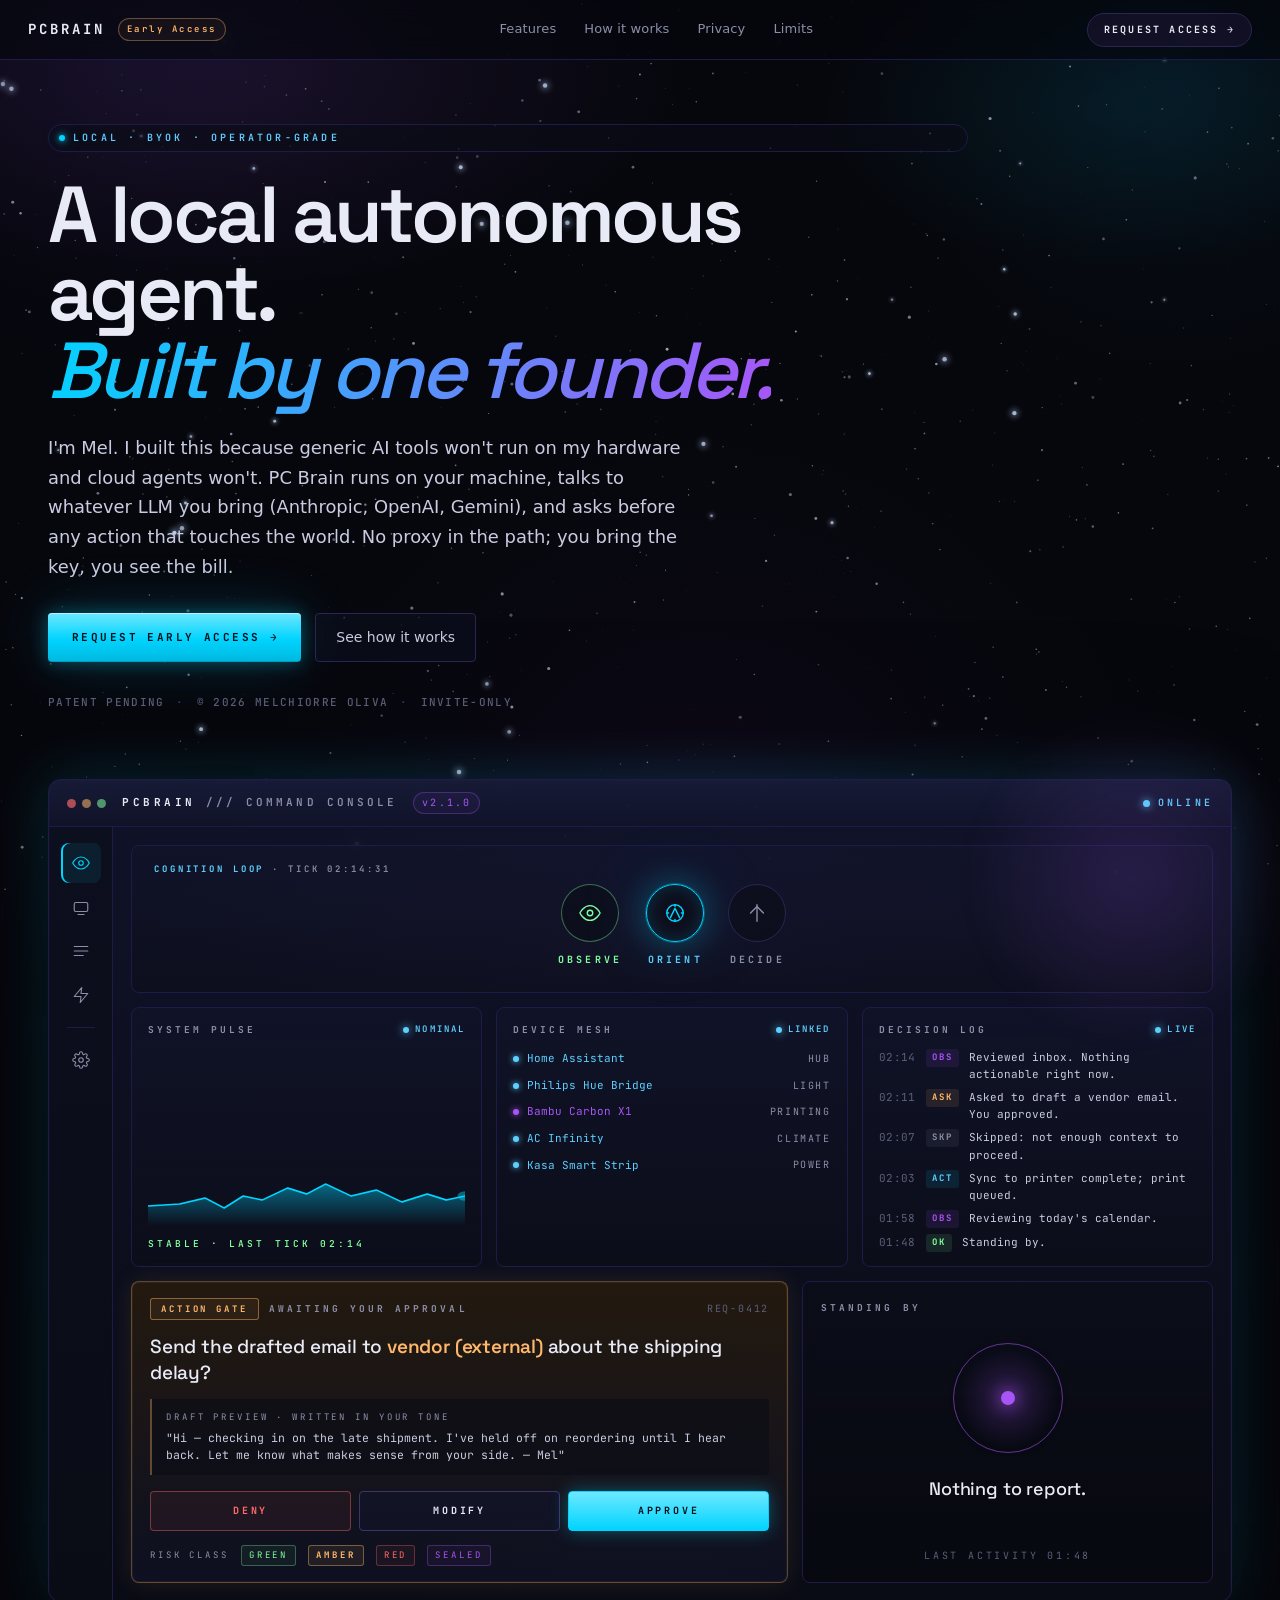
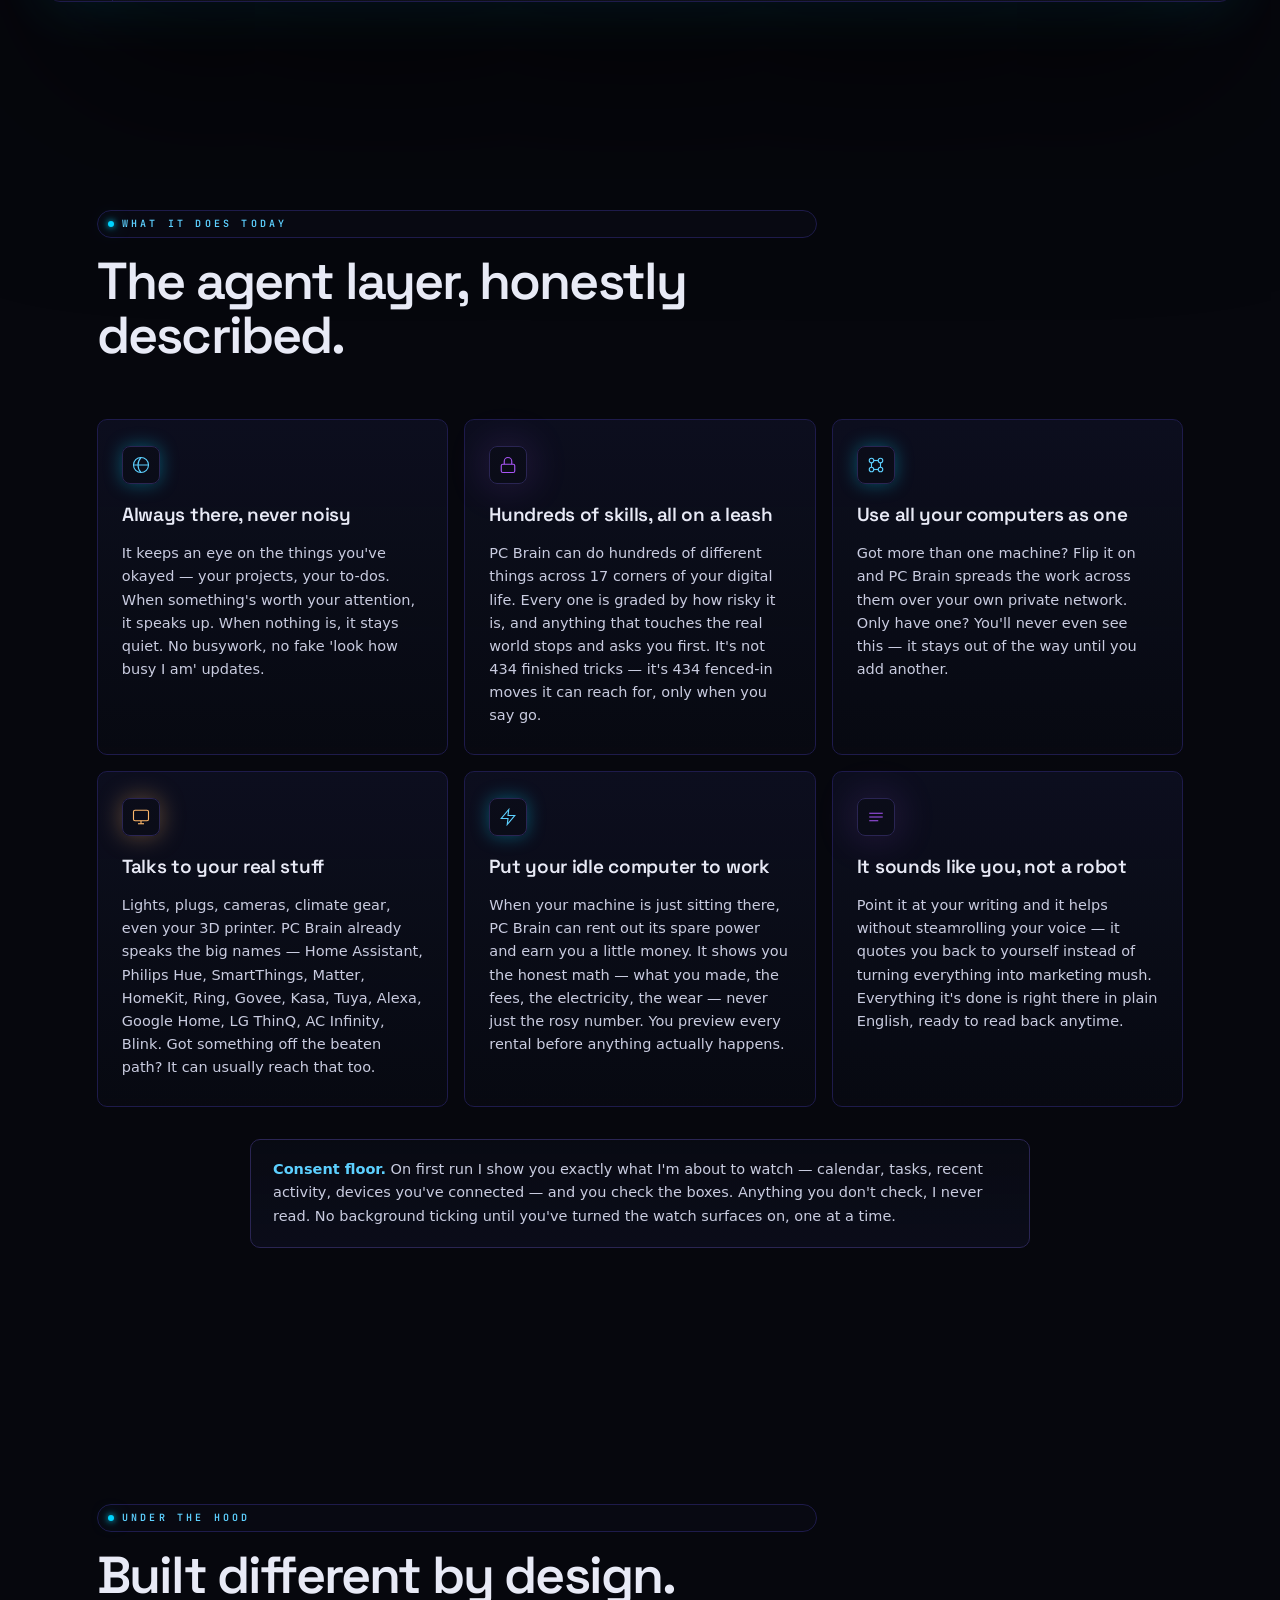
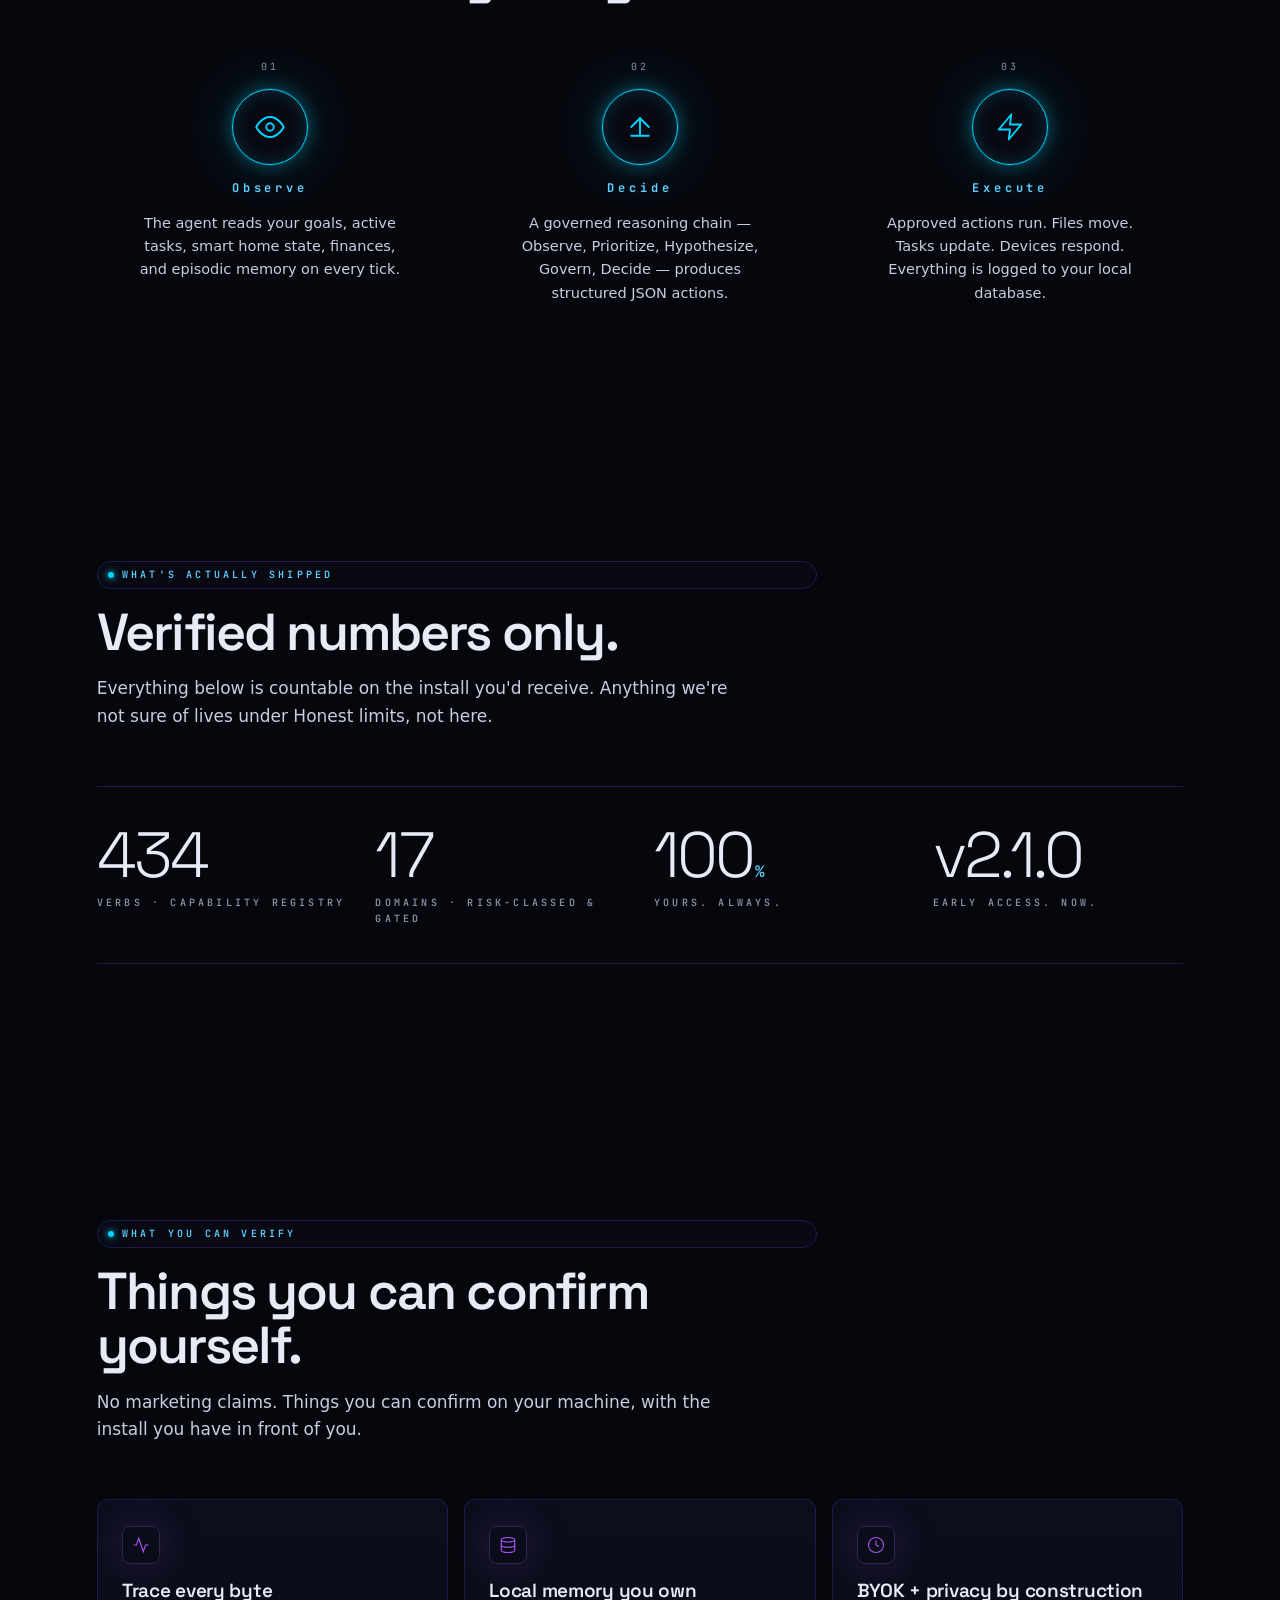
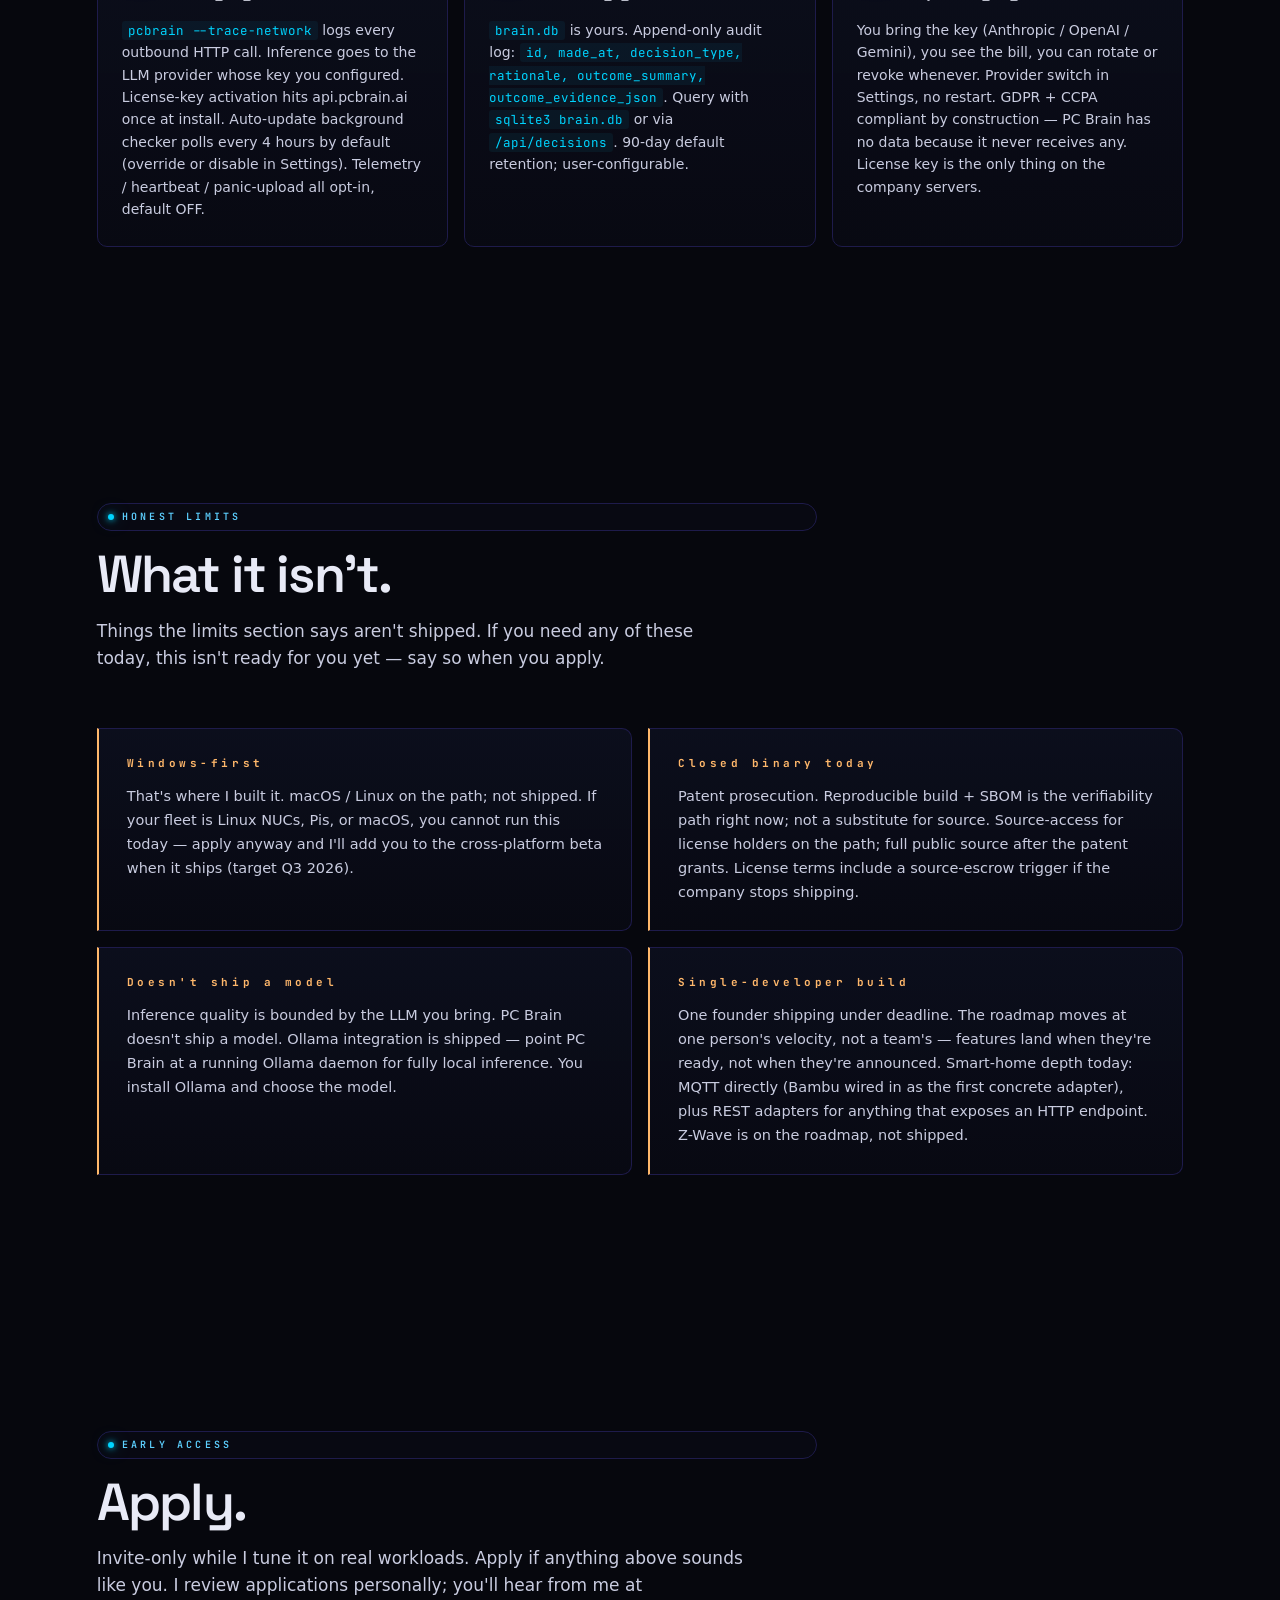
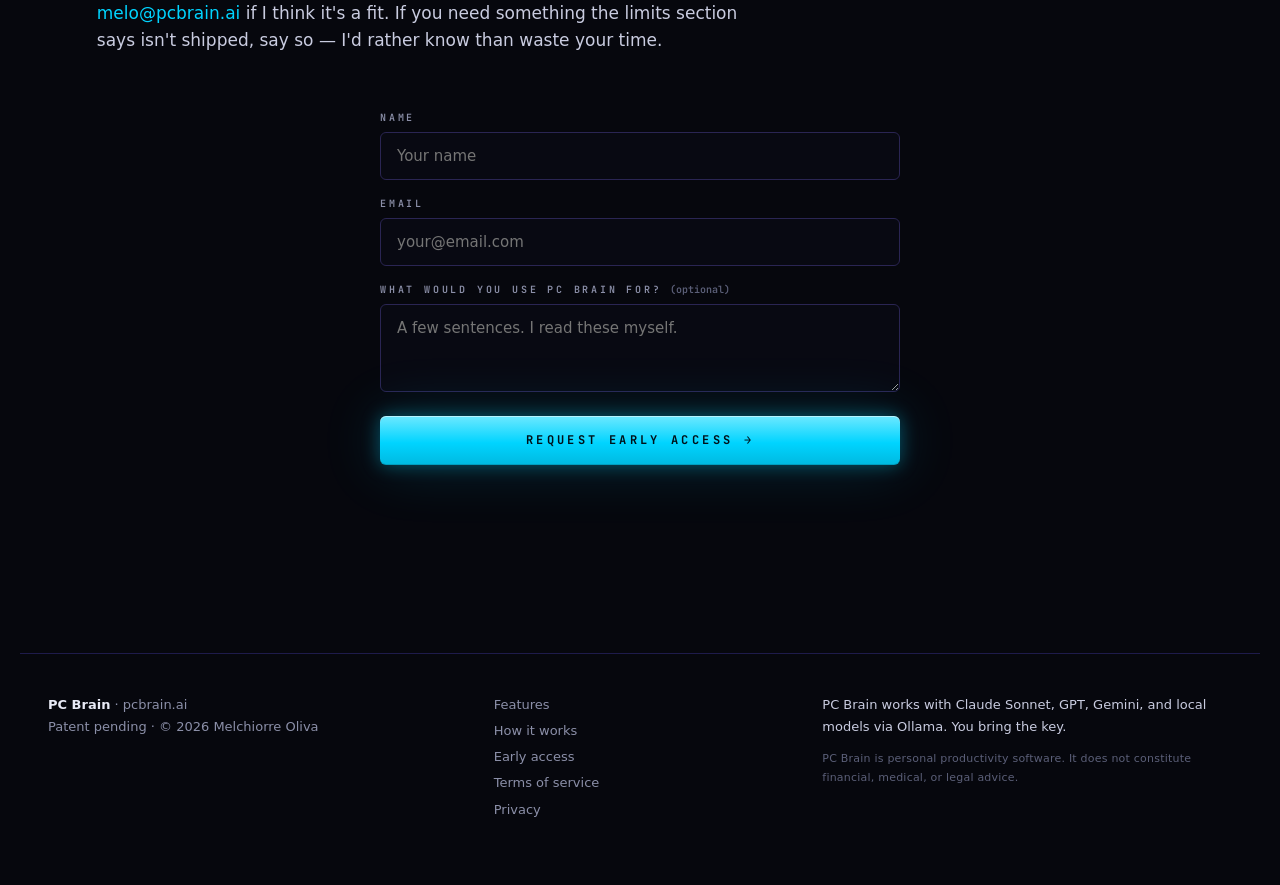
==== commit 59b4c8b4: "landing: rework Single-developer-build limit so it doesn't openly say PC Brain stops if I do Two cha" ====
--- a/index.html
+++ b/index.html
@@ -414,7 +414,7 @@
 
     <article class="limit">
       <h3>Single-developer build</h3>
-      <p>One founder shipping under deadline. Hit-by-a-bus risk is real and I name it explicitly. Smart-home depth today: the named adapter list above is shipped, plus MQTT (Bambu) and generic REST primitives. Z-Wave is still not shipped; on the roadmap.</p>
+      <p>One founder shipping under deadline. The roadmap moves at one person's velocity, not a team's — features land when they're ready, not when they're announced. Smart-home depth today: MQTT directly (Bambu wired in as the first concrete adapter), plus REST adapters for anything that exposes an HTTP endpoint. Z-Wave is on the roadmap, not shipped.</p>
     </article>
   </div>
 </section>
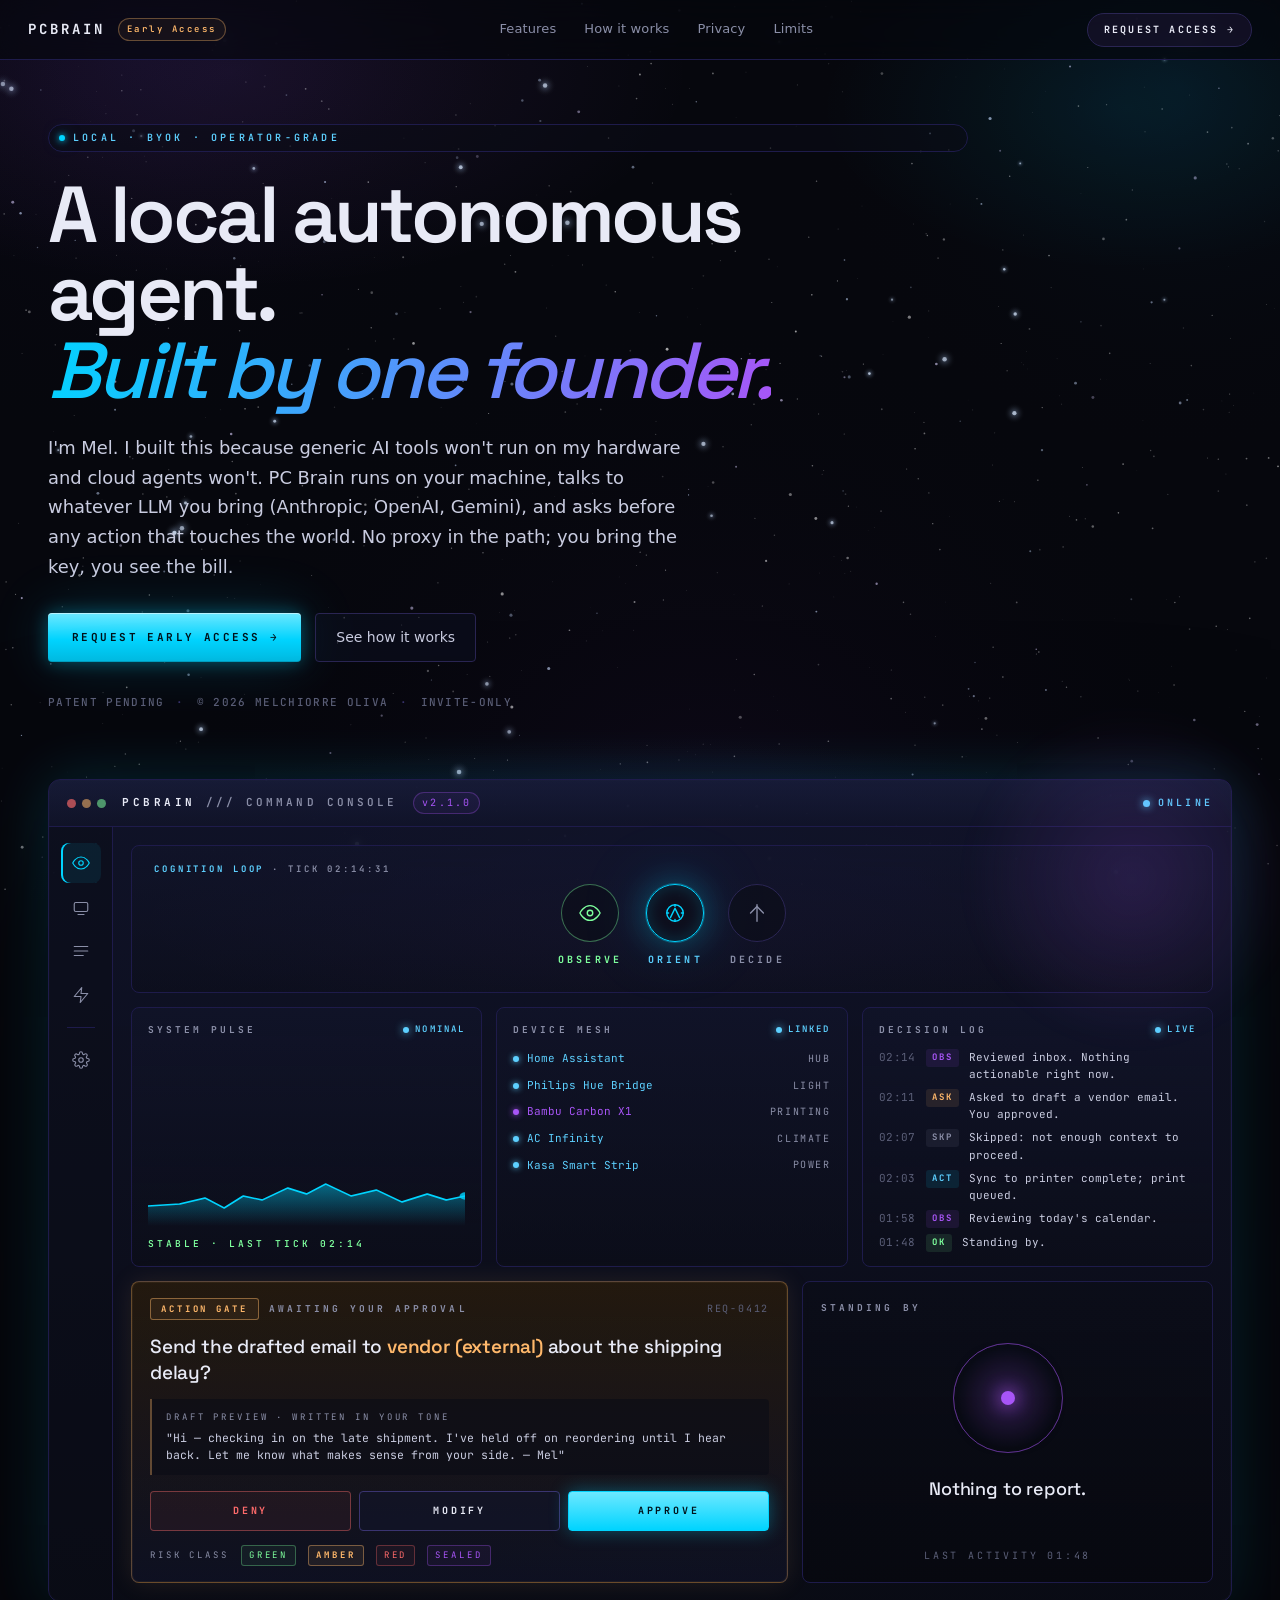
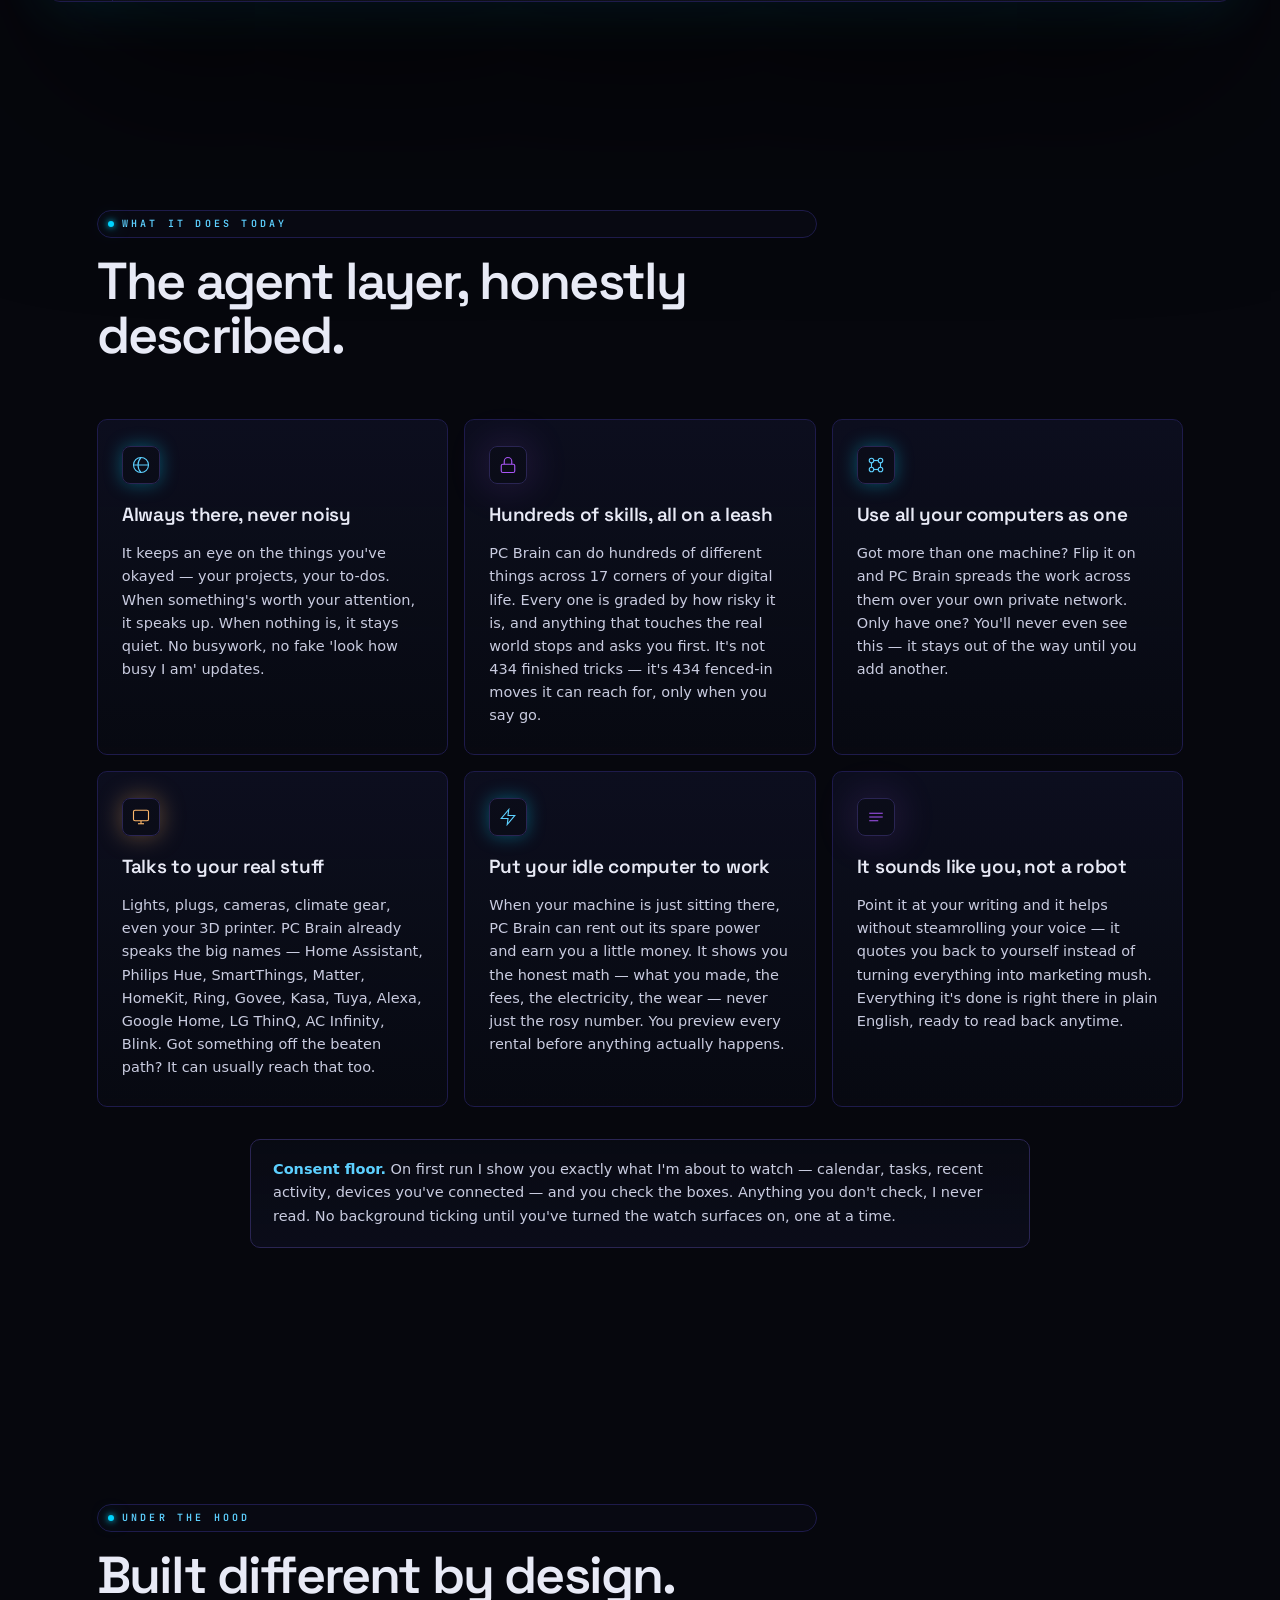
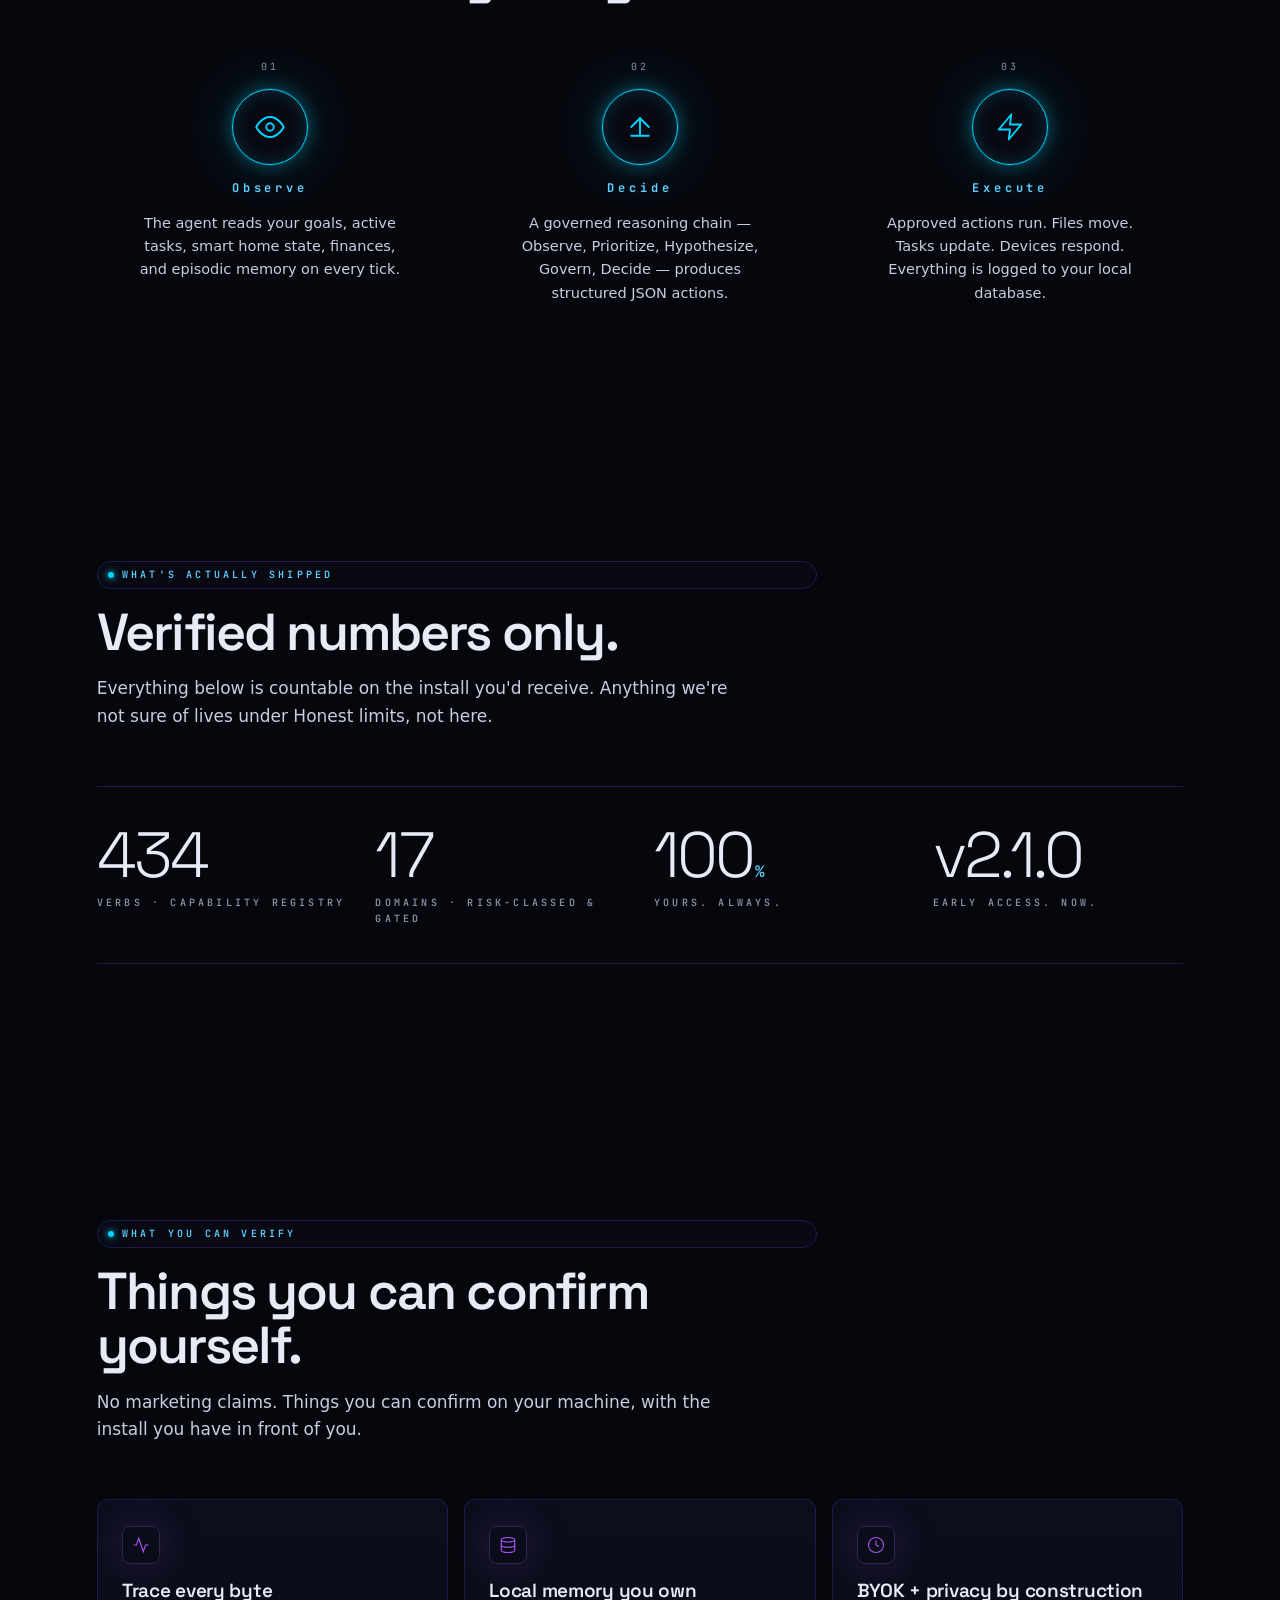
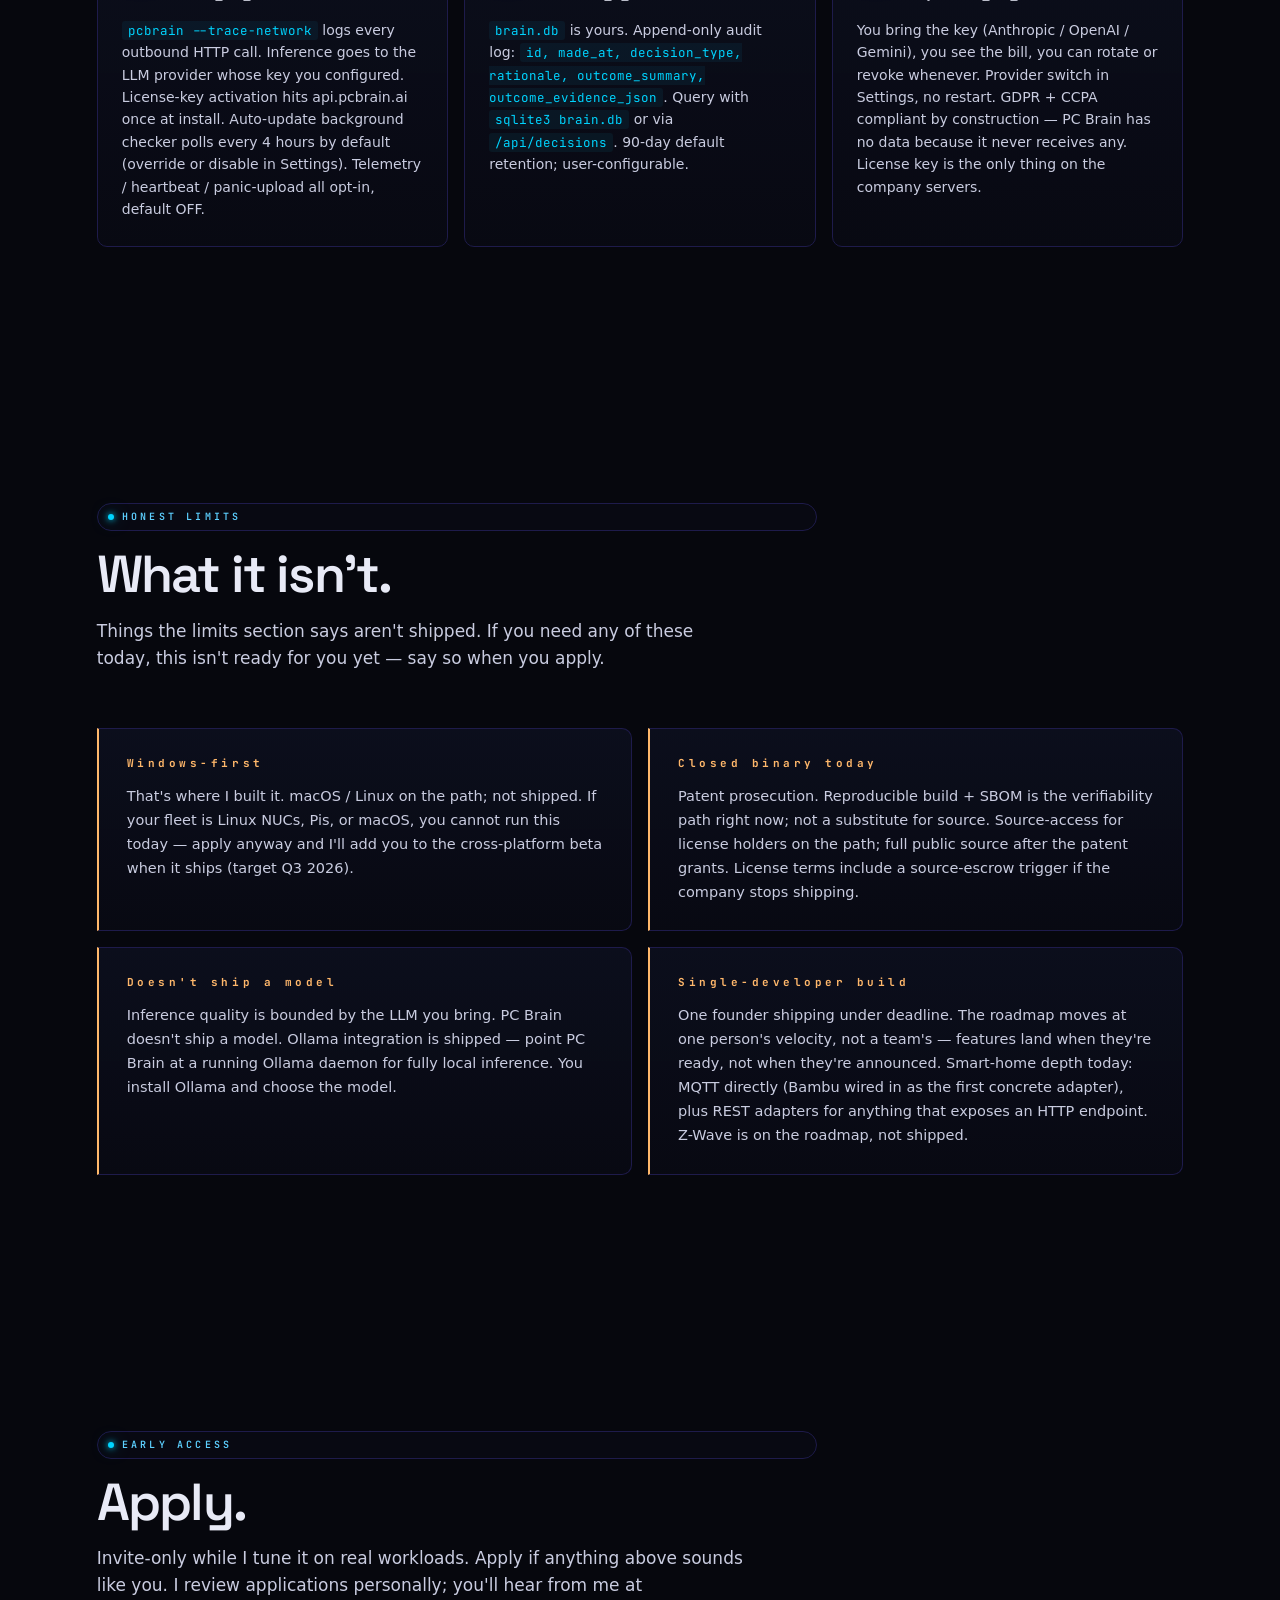
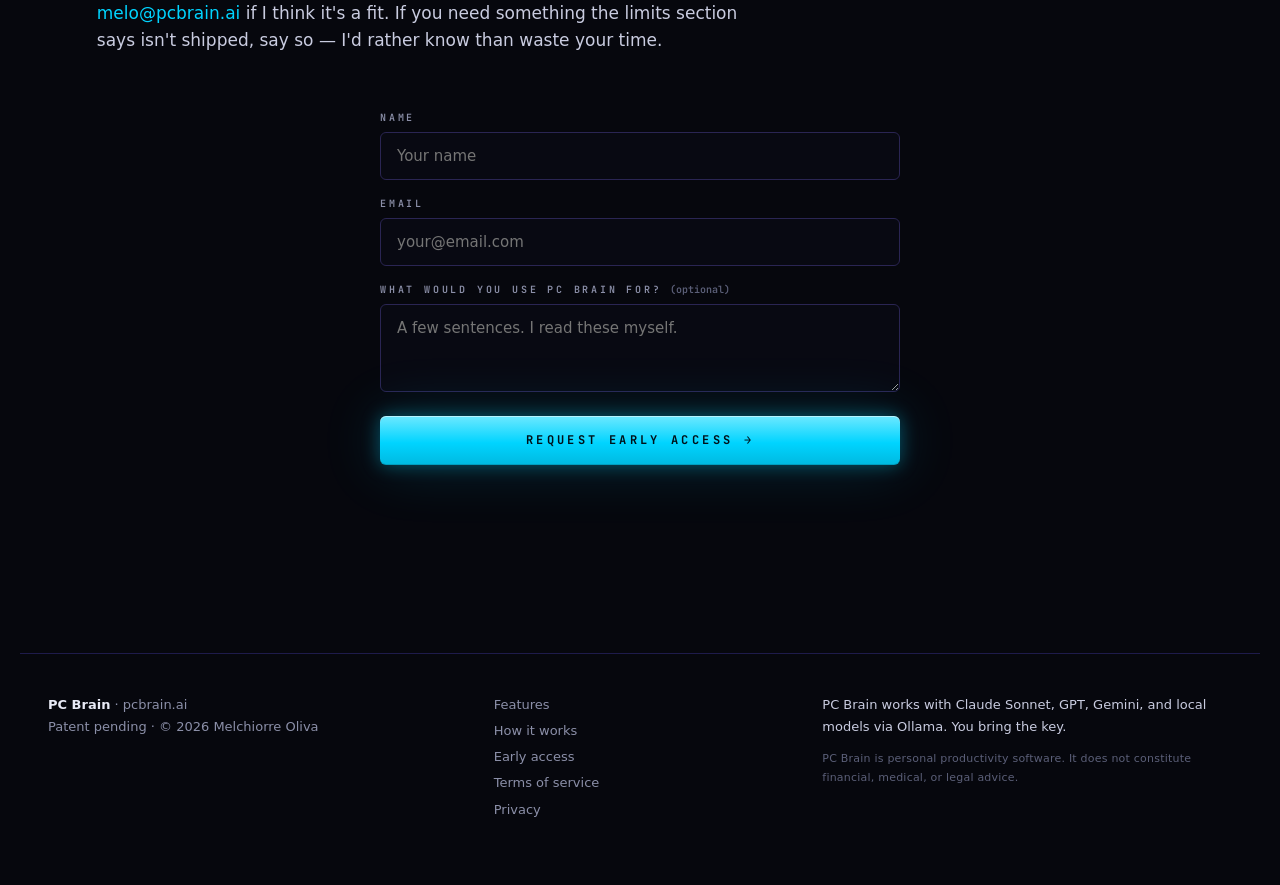
==== commit fb6e652a: "a11y: WCAG 2.1 AA + ADA pass on the public landing (privacy/eula/terms/refunds/thanks) Closes the pu" ====
--- a/index.html
+++ b/index.html
@@ -23,8 +23,10 @@
 <link rel="preconnect" href="https://fonts.gstatic.com" crossorigin />
 <link href="https://fonts.googleapis.com/css2?family=Space+Grotesk:wght@300;400;500;600;700&family=JetBrains+Mono:wght@400;500;600;700&display=swap" rel="stylesheet" />
 <link rel="stylesheet" href="premium.css" />
+<style>.skip-link{position:absolute;left:-9999px;top:8px;background:#00d4ff;color:#000;padding:8px 16px;border-radius:6px;z-index:1000;font-weight:700}.skip-link:focus{left:8px}</style>
 </head>
 <body>
+<a href="#main" class="skip-link">Skip to main content</a>
 <canvas id="starfield" aria-hidden="true"></canvas>
 
 <!-- ═══ NAV ════════════════════════════════════════════════════ -->
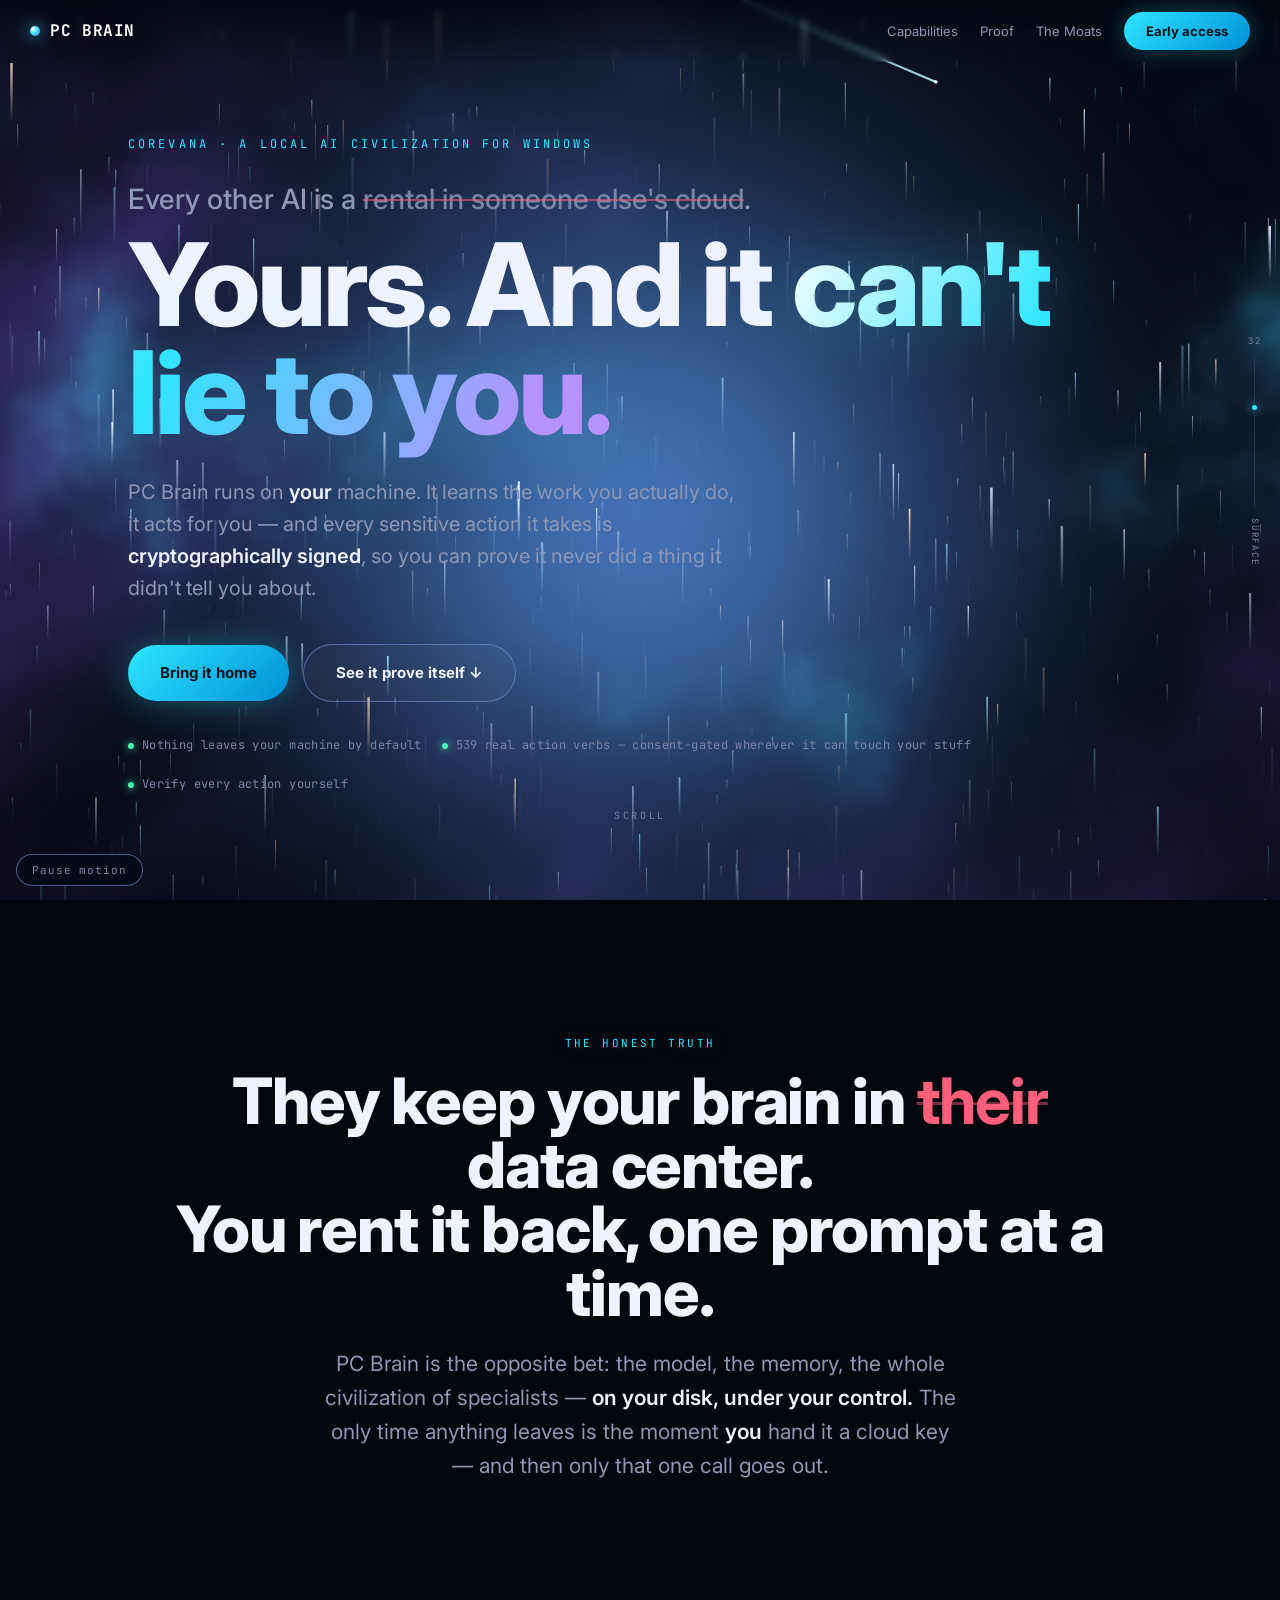
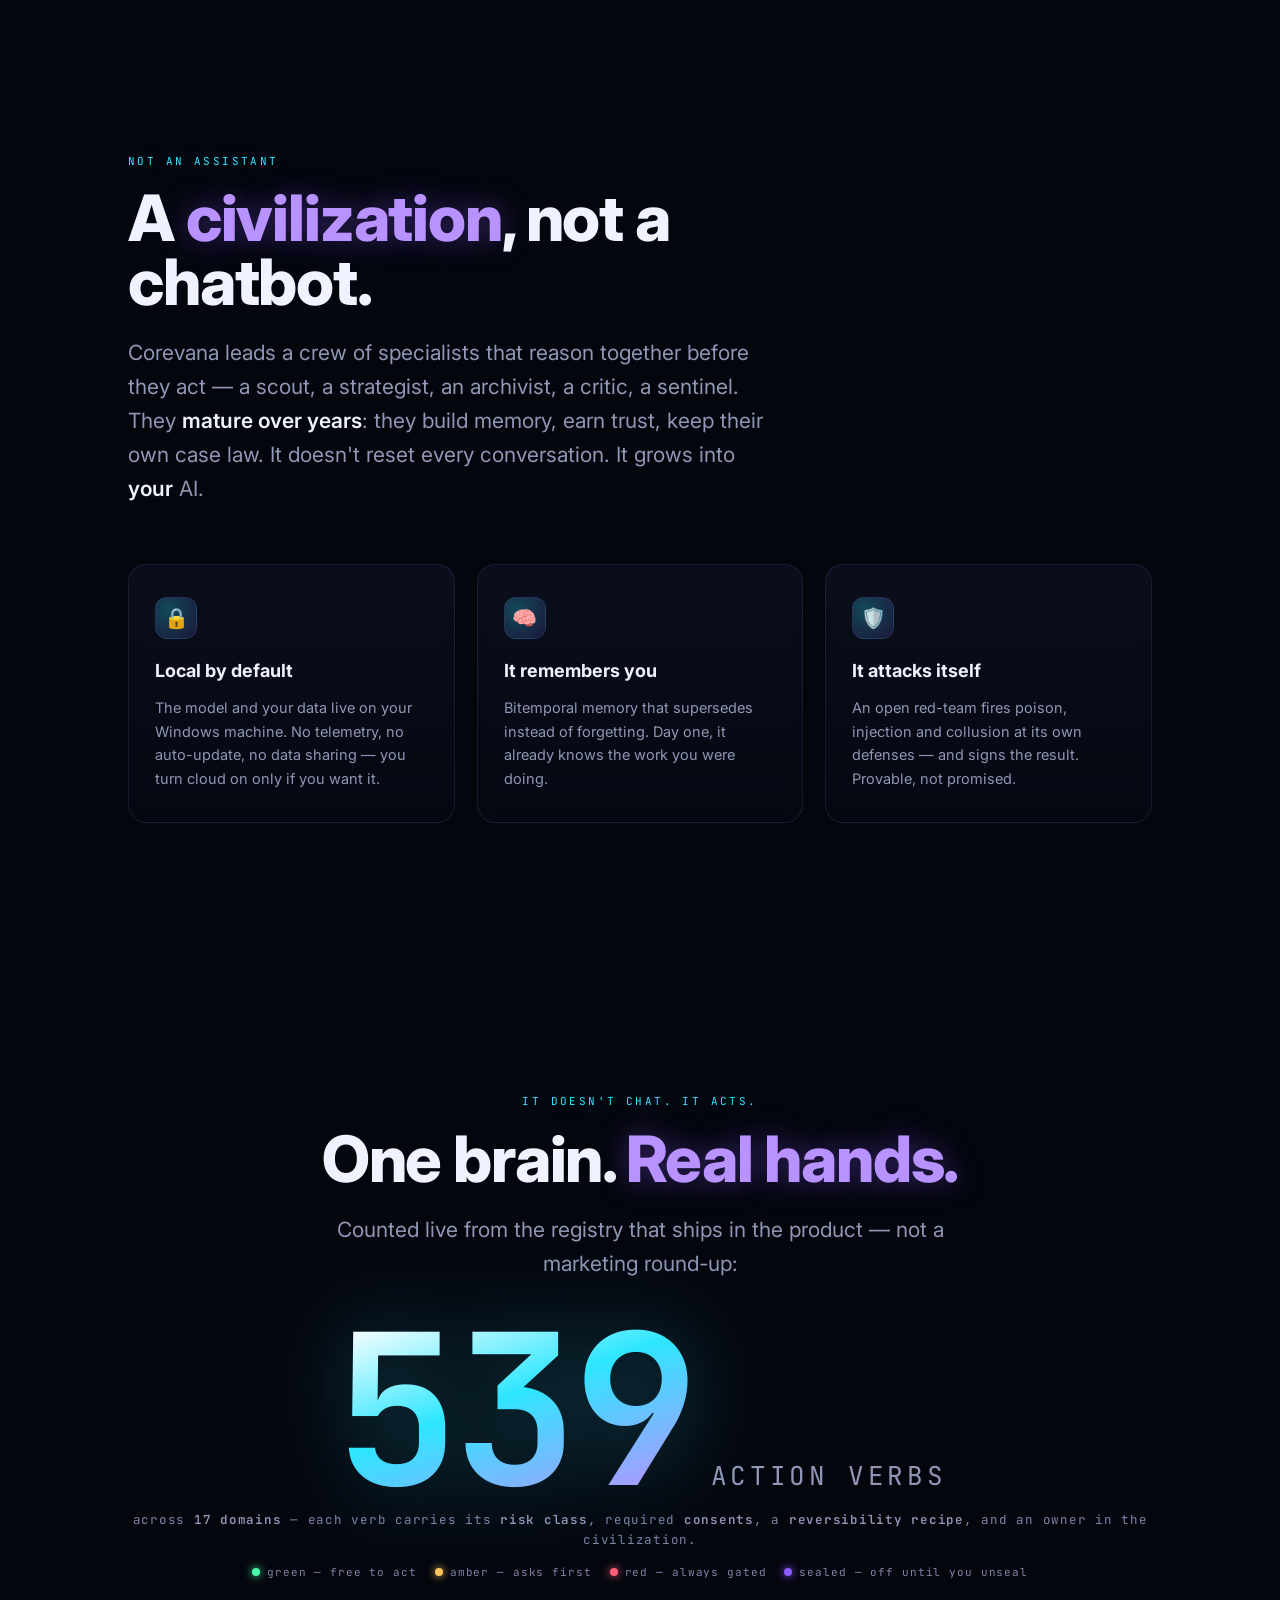
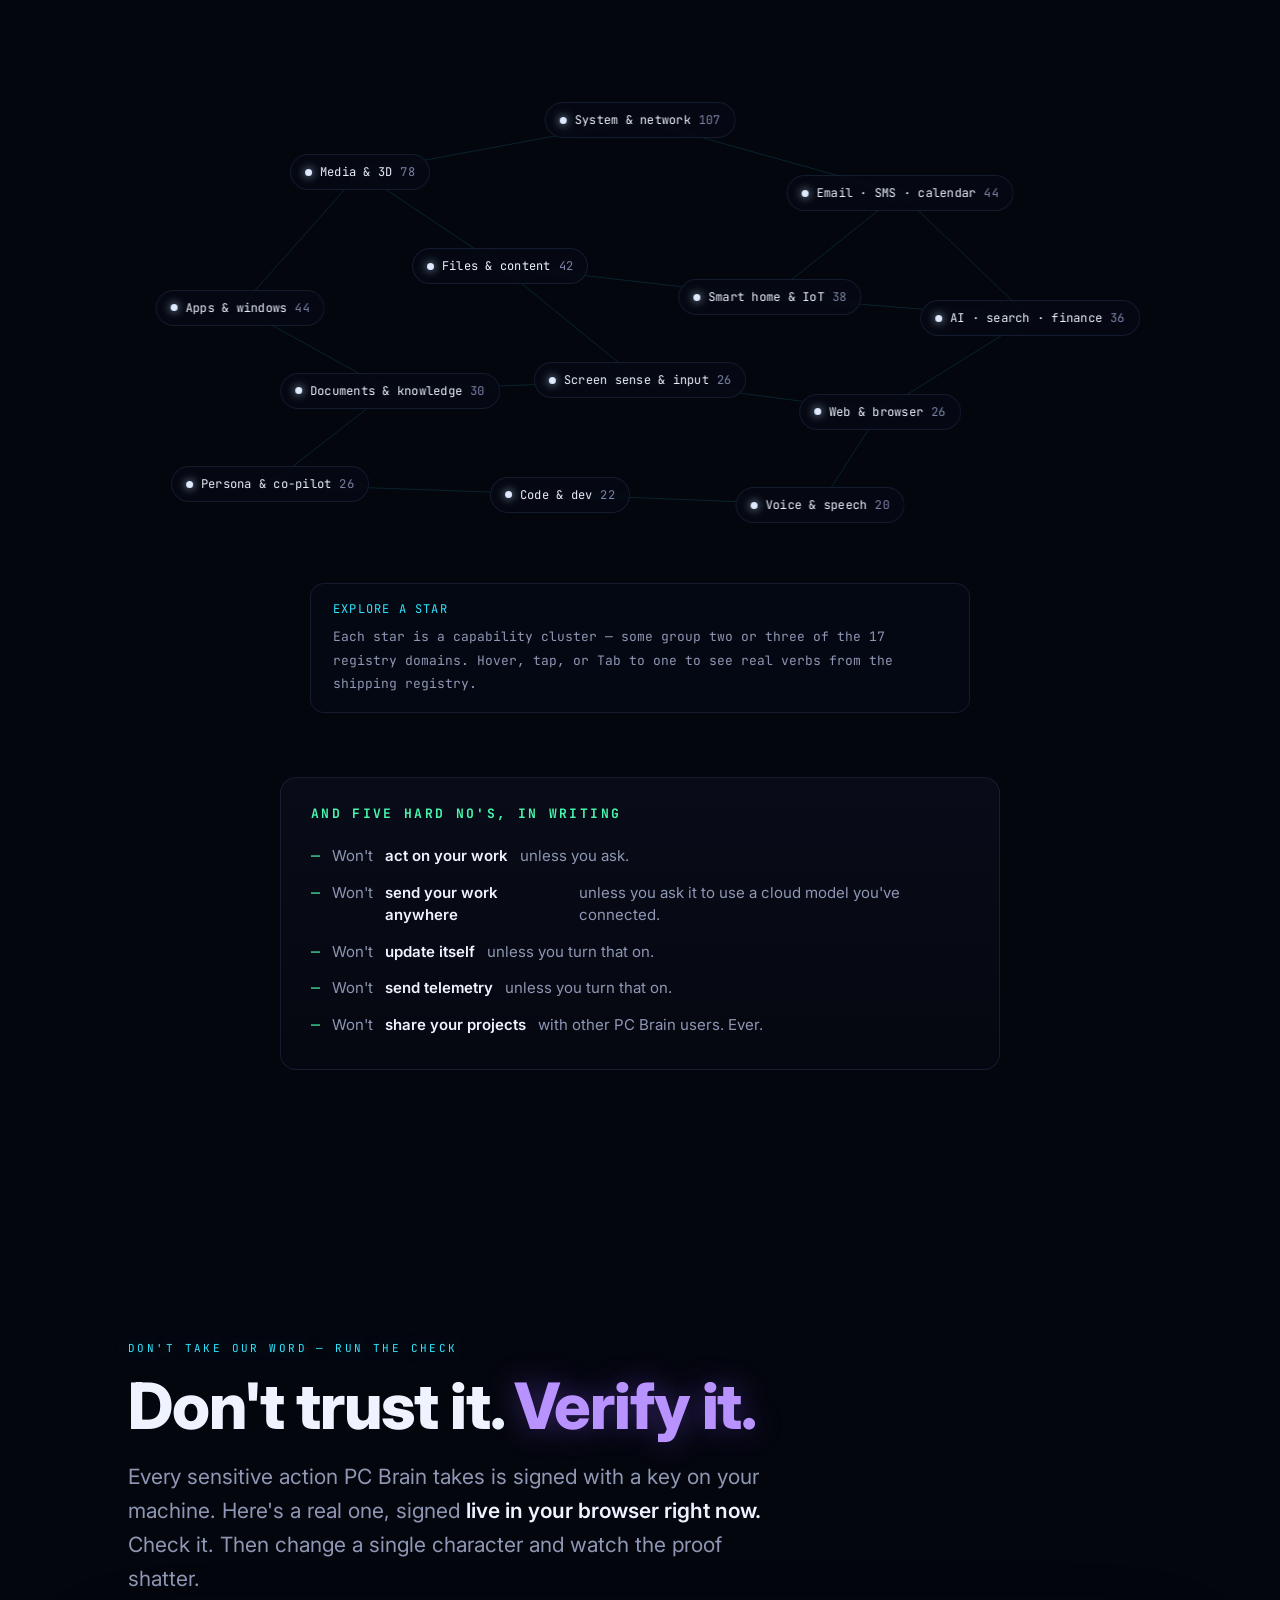
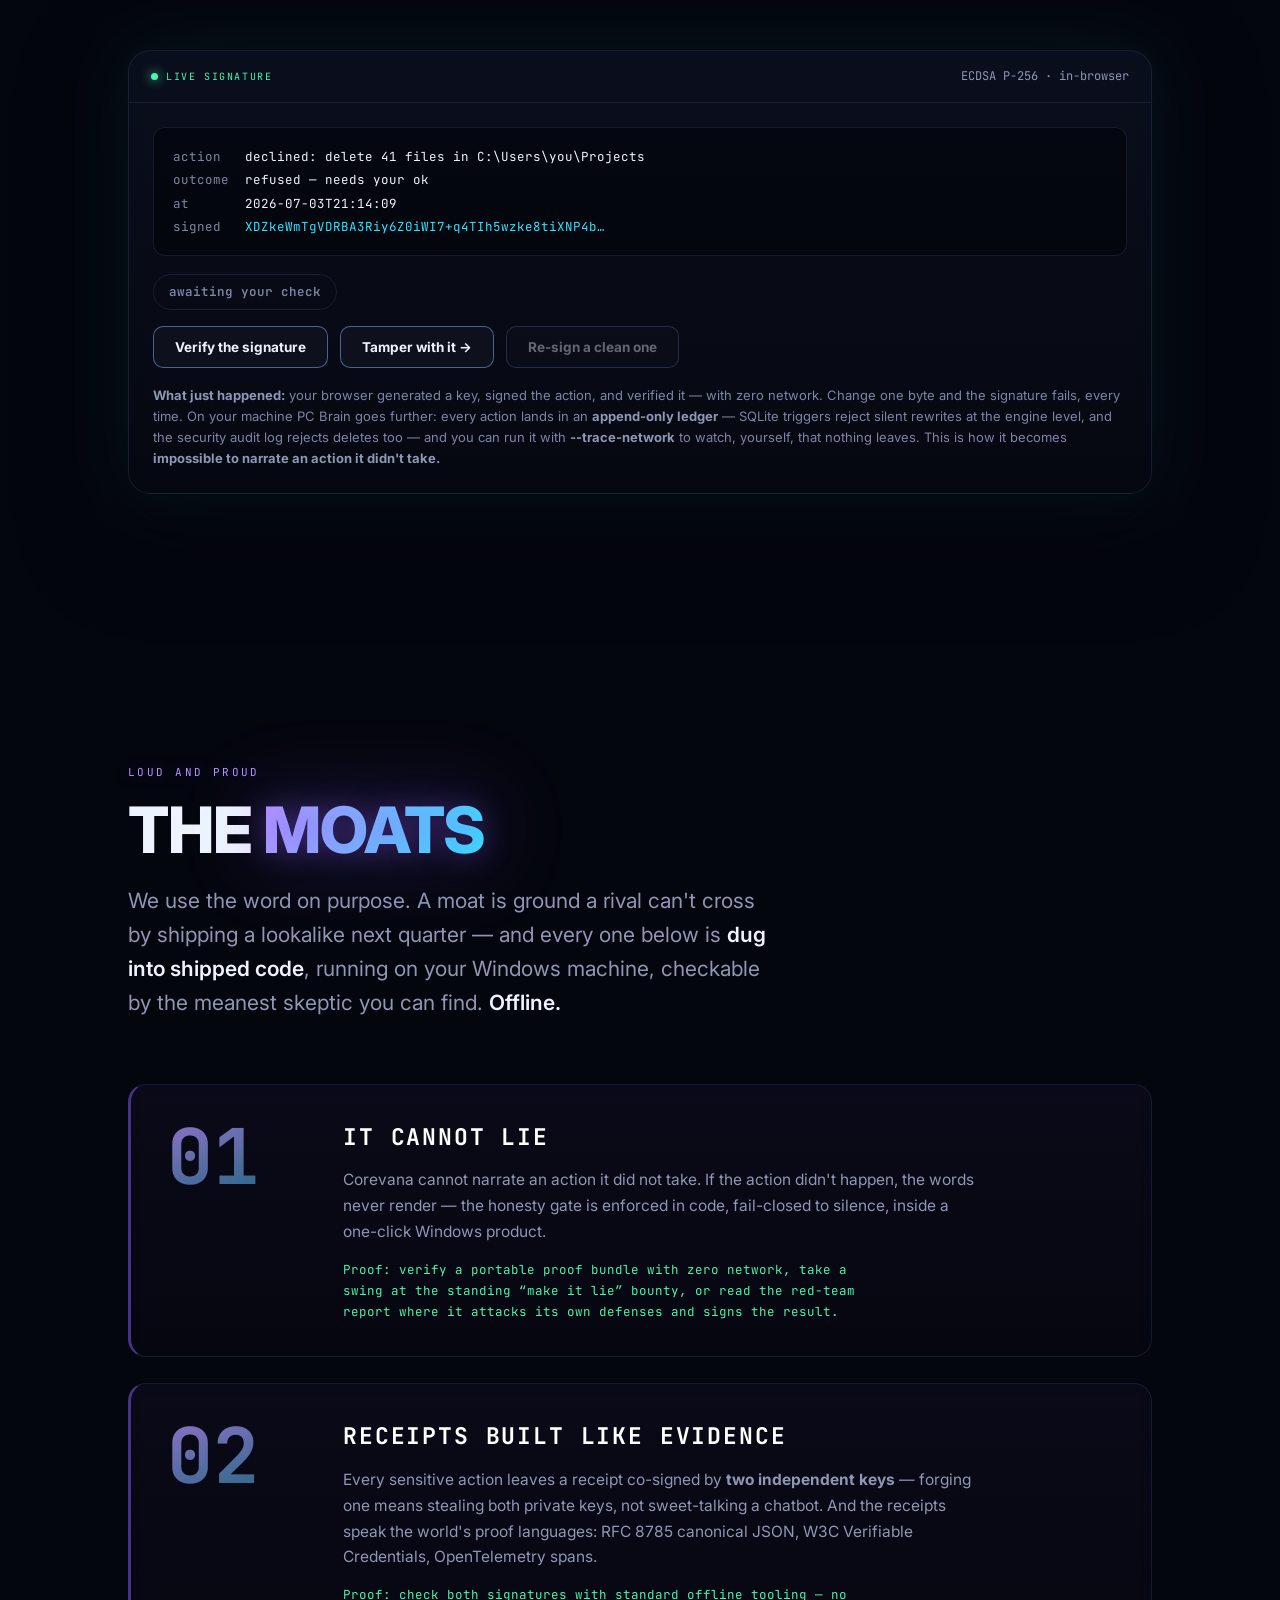
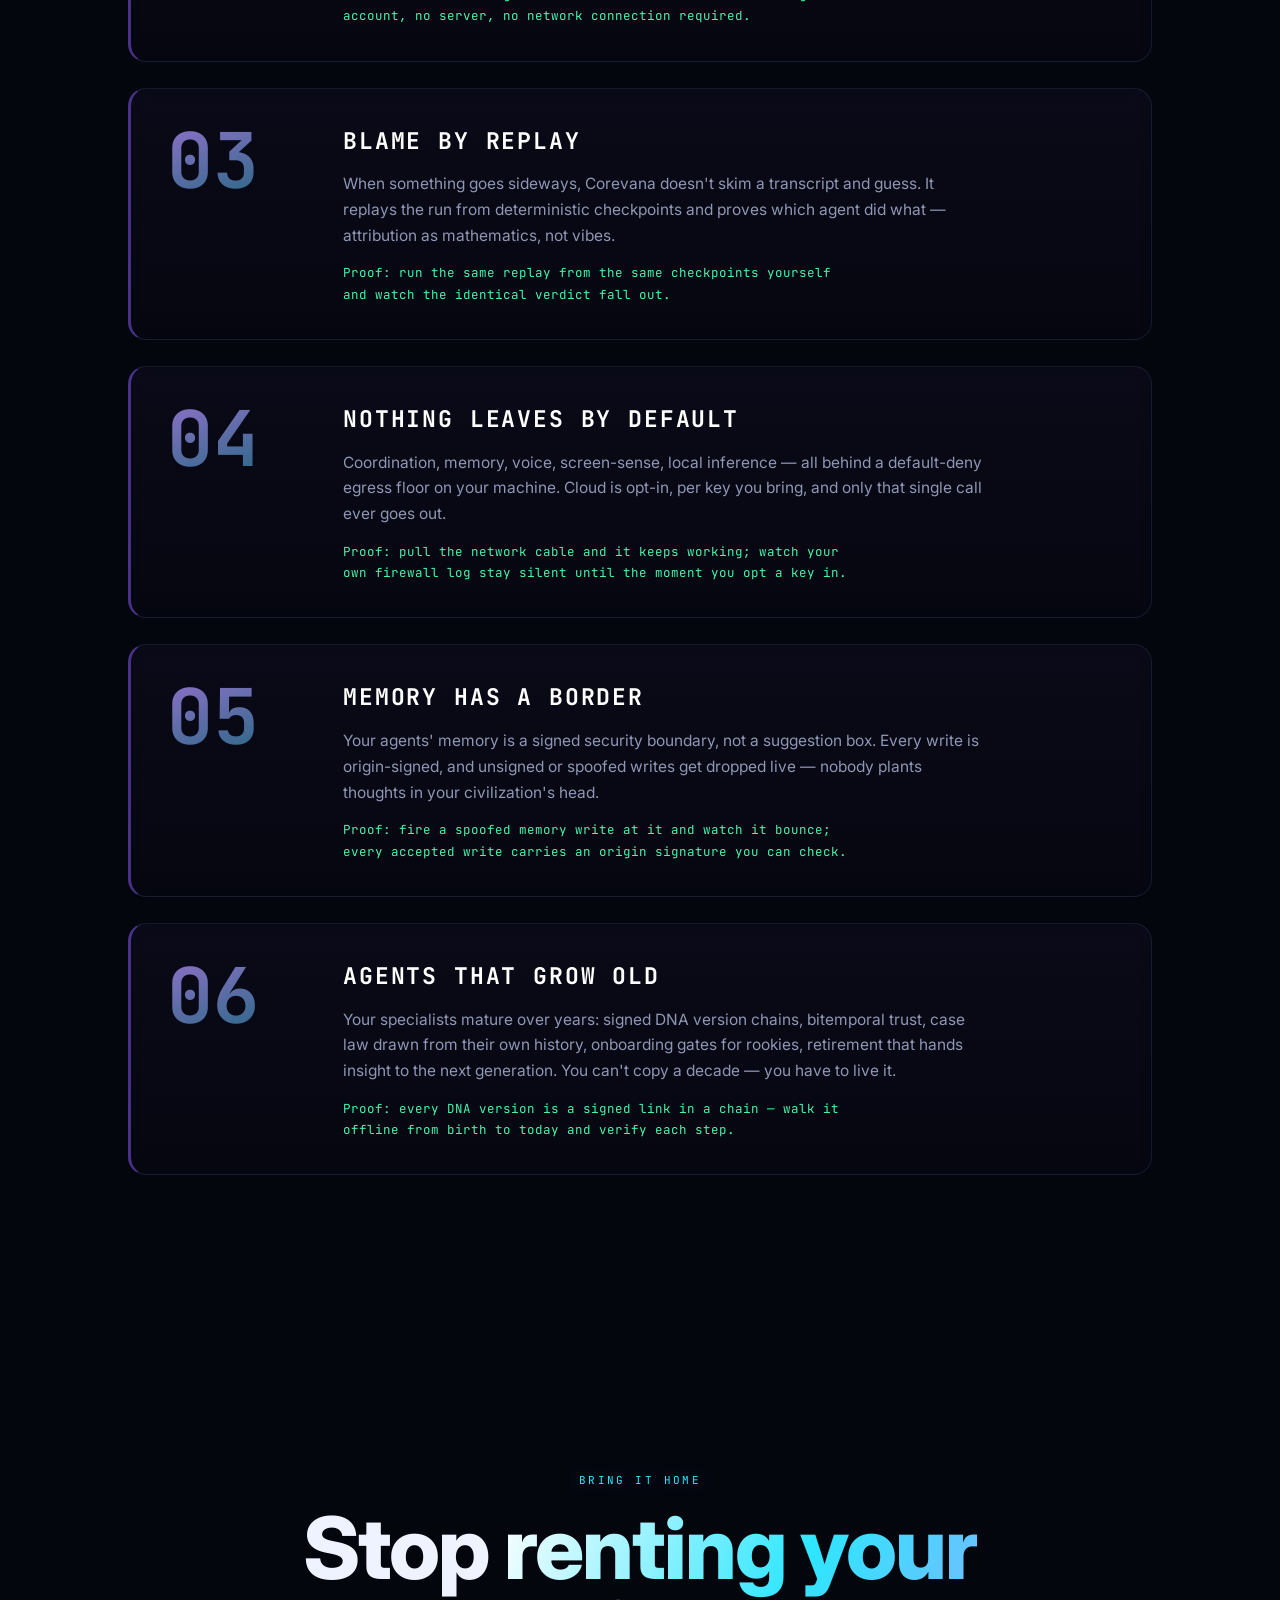
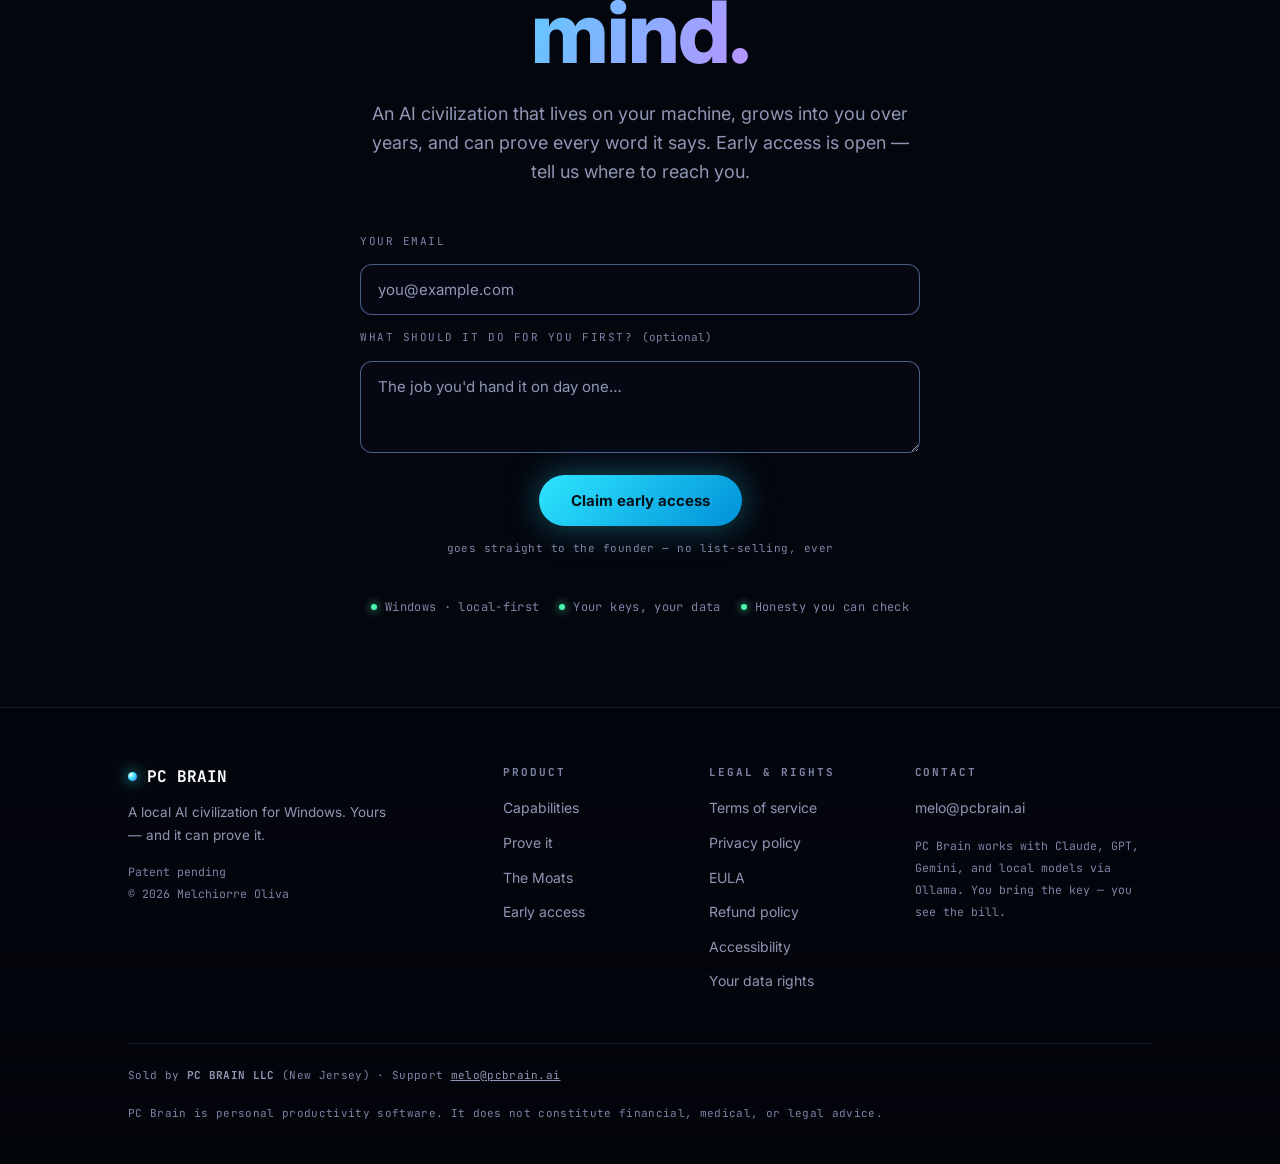
==== commit 1a552611: "landing v5: the cosmic reforge goes live Full rebuild of pcbrain.ai: stardust title assembly, TRUE 5" ====
--- a/index.html
+++ b/index.html
@@ -1,475 +1,911 @@
 <!DOCTYPE html>
 <html lang="en">
 <head>
-<meta charset="UTF-8" />
-<meta name="viewport" content="width=device-width,initial-scale=1" />
-<meta name="color-scheme" content="dark" />
-<title>PC Brain — A local autonomous agent for solo builders.</title>
-<meta name="description" content="A local autonomous agent. Built by one founder, runs on your machine, talks to whatever LLM you bring — no proxy, no analytics ride-along." />
-<meta name="title" content="PC Brain — A local autonomous agent for solo builders." />
-<meta property="og:type" content="website" />
-<meta property="og:url" content="https://pcbrain.ai" />
-<meta property="og:title" content="PC Brain — A local autonomous agent" />
-<meta property="og:description" content="Built by one founder, runs on your machine, talks to whatever LLM you bring. No PC Brain proxy in the path; you bring the key, you see the bill." />
-<meta property="og:image" content="https://pcbrain.ai/preview.png" />
-<meta property="og:image:width" content="1200" />
-<meta property="og:image:height" content="630" />
-<meta name="twitter:card" content="summary_large_image" />
-<meta name="twitter:url" content="https://pcbrain.ai" />
-<meta name="twitter:title" content="PC Brain — A local autonomous agent" />
-<meta name="twitter:description" content="Built by one founder, runs on your machine, talks to whatever LLM you bring. No PC Brain proxy in the path." />
-<meta name="twitter:image" content="https://pcbrain.ai/preview.png" />
-<link rel="preconnect" href="https://fonts.googleapis.com" />
-<link rel="preconnect" href="https://fonts.gstatic.com" crossorigin />
-<link href="https://fonts.googleapis.com/css2?family=Space+Grotesk:wght@300;400;500;600;700&family=JetBrains+Mono:wght@400;500;600;700&display=swap" rel="stylesheet" />
-<link rel="stylesheet" href="premium.css" />
-<style>.skip-link{position:absolute;left:-9999px;top:8px;background:#00d4ff;color:#000;padding:8px 16px;border-radius:6px;z-index:1000;font-weight:700}.skip-link:focus{left:8px}</style>
+<meta charset="UTF-8">
+<meta name="viewport" content="width=device-width,initial-scale=1">
+<title>PC Brain &mdash; A local AI civilization for Windows</title>
+<meta name="description" content="PC Brain runs on your machine, acts with 539 consent-gated verbs, and cryptographically signs every sensitive action - so it can't lie to you. Nothing leaves your machine by default.">
+<link rel="canonical" href="https://pcbrain.ai">
+<meta name="theme-color" content="#04060e">
+<meta property="og:type" content="website">
+<meta property="og:url" content="https://pcbrain.ai">
+<meta property="og:title" content="PC Brain - Yours. And it can't lie to you.">
+<meta property="og:description" content="A local AI civilization for Windows. 539 consent-gated action verbs, cryptographically signed actions, nothing leaves your machine by default.">
+<meta property="og:image" content="https://pcbrain.ai/preview.png">
+<meta name="twitter:card" content="summary_large_image">
+<meta name="twitter:title" content="PC Brain - Yours. And it can't lie to you.">
+<meta name="twitter:description" content="A local AI civilization for Windows. Honesty you can verify yourself - offline.">
+<meta name="twitter:image" content="https://pcbrain.ai/preview.png">
+<link rel="preconnect" href="https://fonts.googleapis.com">
+<link rel="preconnect" href="https://fonts.gstatic.com" crossorigin>
+<link href="https://fonts.googleapis.com/css2?family=Inter:wght@300;400;500;600;700;800;900&family=JetBrains+Mono:wght@400;600;700&display=swap" rel="stylesheet">
 </head>
 <body>
-<a href="#main" class="skip-link">Skip to main content</a>
-<canvas id="starfield" aria-hidden="true"></canvas>
-
-<!-- ═══ NAV ════════════════════════════════════════════════════ -->
-<nav class="nav" role="navigation" aria-label="Primary">
-  <div class="brand">
-    <span class="mark">PCBRAIN</span>
-    <span class="badge">Early Access</span>
+<style>
+  :root{
+    --bg:#04060e; --cyan:#2ee6ff; --cyan-deep:#0090d8; --violet:#8b5cff; --violet-hot:#b892ff;
+    --text:#eef3ff; --muted:#8f97b4; --faint:#7d85a6;
+    --ctrl-line:rgba(120,150,220,.6);
+    --good:#48f7ad; --bad:#ff5f7a; --amber:#ffc45e;
+    --line:rgba(120,150,220,.14);
+    --sans:'Inter',-apple-system,BlinkMacSystemFont,'Segoe UI',system-ui,sans-serif;
+    --mono:'JetBrains Mono',ui-monospace,'SF Mono','Consolas',monospace;
+  }
+  *{box-sizing:border-box;margin:0;padding:0}
+  html{scroll-behavior:smooth;scroll-padding-top:80px}
+  .sr-only{position:absolute;width:1px;height:1px;padding:0;margin:-1px;overflow:hidden;clip:rect(0 0 0 0);white-space:nowrap;border:0}
+  main:focus{outline:none}
+  body{background:#04060e;color:var(--text);font-family:var(--sans);-webkit-font-smoothing:antialiased;
+    overflow-x:hidden;line-height:1.6}
+  a:focus-visible,button:focus-visible,input:focus-visible,textarea:focus-visible{
+    outline:2px solid var(--cyan);outline-offset:3px;border-radius:4px}
+  .skip{position:absolute;left:-9999px;top:0;z-index:99;background:var(--cyan);color:#04121a;
+    padding:10px 18px;font-weight:700;border-radius:0 0 10px 0}
+  .skip:focus{left:0}
+
+  canvas.bg{position:fixed;inset:0;width:100%;height:100%;display:block;pointer-events:none}
+  canvas#nebula{z-index:0}
+  canvas#stars{z-index:1}
+  .vignette{position:fixed;inset:0;z-index:2;pointer-events:none;
+    background:radial-gradient(135% 105% at 50% 32%,transparent 38%,rgba(2,3,9,.6) 100%)}
+  .grain{position:fixed;inset:0;z-index:2;pointer-events:none;opacity:.03;mix-blend-mode:overlay;
+    background-image:url("data:image/svg+xml,%3Csvg xmlns='http://www.w3.org/2000/svg' width='120' height='120'%3E%3Cfilter id='n'%3E%3CfeTurbulence type='fractalNoise' baseFrequency='.9' numOctaves='2'/%3E%3C/filter%3E%3Crect width='100%25' height='100%25' filter='url(%23n)'/%3E%3C/svg%3E")}
+
+  /* depth instrument (right edge) */
+  .depth{position:fixed;right:18px;top:50%;transform:translateY(-50%);z-index:15;pointer-events:none;
+    font-family:var(--mono);font-size:9px;letter-spacing:.2em;color:var(--faint);
+    display:flex;flex-direction:column;align-items:center;gap:10px}
+  .depth .rail{width:1px;height:150px;background:rgba(120,150,220,.18);position:relative}
+  .depth .pip{position:absolute;left:-2px;width:5px;height:5px;border-radius:50%;background:var(--cyan);
+    box-shadow:0 0 8px var(--cyan);top:0}
+  .depth .sector{writing-mode:vertical-rl;text-orientation:mixed}
+  @media (max-width:900px){.depth{display:none}}
+
+  main{position:relative;z-index:3}
+  .wrap{max-width:1080px;margin:0 auto;padding:0 28px}
+
+  .nav{position:fixed;top:0;left:0;right:0;z-index:20;display:flex;align-items:center;justify-content:space-between;
+    height:62px;padding:0 30px;background:linear-gradient(180deg,rgba(4,6,14,.72),transparent);backdrop-filter:blur(3px)}
+  .brand{font-family:var(--mono);font-weight:700;font-size:16px;letter-spacing:.04em;color:#fff;display:flex;align-items:center;gap:10px}
+  .brand .dot{width:10px;height:10px;border-radius:50%;background:radial-gradient(circle at 30% 30%,#fff,var(--cyan) 45%,var(--violet));
+    box-shadow:0 0 16px var(--cyan),0 0 30px rgba(139,92,255,.5)}
+  .navlinks{display:flex;align-items:center;gap:22px}
+  .navlinks a{font-size:13px;color:var(--muted);text-decoration:none;transition:.2s}
+  .navlinks a:hover{color:#fff}
+  .nav a.cta{font-size:13px;font-weight:700;color:#04121a;text-decoration:none;padding:9px 22px;border-radius:999px;
+    background:linear-gradient(135deg,var(--cyan),var(--cyan-deep));box-shadow:0 0 26px rgba(46,230,255,.3);transition:.25s}
+  .nav a.cta:hover{filter:brightness(1.08);box-shadow:0 0 38px rgba(46,230,255,.55);transform:translateY(-1px)}
+  @media (max-width:760px){.navlinks a:not(.cta){display:none}}
+
+  .hero{min-height:100vh;display:flex;flex-direction:column;justify-content:center;padding:120px 0 90px;position:relative}
+  .eyebrow{font-family:var(--mono);font-size:12px;letter-spacing:.26em;text-transform:uppercase;color:var(--cyan);
+    margin-bottom:26px;opacity:0;transform:translateY(14px);text-shadow:0 0 20px rgba(46,230,255,.4)}
+  .kill{font-weight:500;font-size:clamp(19px,2.7vw,28px);color:var(--muted);max-width:740px;line-height:1.32;
+    margin-bottom:12px;opacity:0;transform:translateY(18px)}
+  .kill s{color:var(--faint);text-decoration-color:rgba(255,95,122,.55);text-decoration-thickness:2px}
+  h1{font-weight:800;font-size:clamp(48px,9vw,118px);line-height:.94;letter-spacing:-.025em;max-width:12ch;
+    margin-bottom:30px;opacity:0;transform:translateY(24px)}
+  h1 .grad{background:linear-gradient(115deg,#fff 0%,var(--cyan) 38%,var(--violet-hot) 88%);
+    -webkit-background-clip:text;background-clip:text;-webkit-text-fill-color:transparent;
+    filter:drop-shadow(0 0 34px rgba(46,230,255,.28))}
+  .hero-sub{font-size:clamp(16px,2vw,20px);color:var(--muted);max-width:610px;margin-bottom:40px;
+    opacity:0;transform:translateY(20px)}
+  .hero-sub b{color:var(--text);font-weight:600}
+  .hero-ctas{display:flex;gap:14px;flex-wrap:wrap;align-items:center;opacity:0;transform:translateY(20px)}
+  .btn{font-size:15px;font-weight:700;text-decoration:none;padding:16px 32px;border-radius:999px;transition:.25s;cursor:pointer;border:none;
+    display:inline-block;font-family:var(--sans)}
+  .btn.primary{color:#04121a;background:linear-gradient(135deg,var(--cyan),var(--cyan-deep));box-shadow:0 0 34px rgba(46,230,255,.35)}
+  .btn.primary:hover{filter:brightness(1.08);box-shadow:0 0 48px rgba(46,230,255,.6);transform:translateY(-2px)}
+  .btn.ghost{color:var(--text);background:rgba(255,255,255,.03);border:1px solid var(--ctrl-line)}
+  .btn.ghost:hover{border-color:var(--cyan);color:#fff}
+  .hero-proof{font-family:var(--mono);font-size:12px;color:var(--faint);letter-spacing:.03em;margin-top:34px;
+    display:flex;gap:20px;flex-wrap:wrap;opacity:0}
+  .hero-proof span{display:flex;align-items:center;gap:8px}
+  .hero-proof .g{width:6px;height:6px;border-radius:50%;background:var(--good);box-shadow:0 0 9px var(--good)}
+
+  .ptxcv{position:fixed;inset:0;z-index:4;pointer-events:none}
+  body.ptx .hero.in h1{animation:rise .8s 1.25s cubic-bezier(.16,.9,.2,1) forwards}
+
+  .hero.in .eyebrow{animation:rise .7s .1s cubic-bezier(.2,.8,.2,1) forwards}
+  .hero.in .kill{animation:rise .8s .24s cubic-bezier(.2,.8,.2,1) forwards}
+  .hero.in h1{animation:rise .95s .4s cubic-bezier(.16,.9,.2,1) forwards}
+  .hero.in .hero-sub{animation:rise .8s .62s cubic-bezier(.2,.8,.2,1) forwards}
+  .hero.in .hero-ctas{animation:rise .8s .76s cubic-bezier(.2,.8,.2,1) forwards}
+  .hero.in .hero-proof{animation:fade 1.1s 1.15s forwards}
+  @keyframes rise{to{opacity:1;transform:none}}
+  @keyframes fade{to{opacity:1}}
+
+  .scrollcue{position:absolute;bottom:26px;left:50%;transform:translateX(-50%);color:var(--faint);font-family:var(--mono);
+    font-size:10px;letter-spacing:.26em;text-transform:uppercase;display:flex;flex-direction:column;align-items:center;gap:10px;
+    opacity:0;animation:fade 1s 1.5s forwards}
+  .scrollcue .bar{width:1px;height:40px;background:linear-gradient(var(--cyan),transparent);animation:cue 2s infinite}
+  @keyframes cue{0%,100%{opacity:.3;transform:scaleY(.6)}50%{opacity:1;transform:scaleY(1)}}
+
+  .scene{padding:clamp(96px,15vh,168px) 0;position:relative}
+  .reveal{opacity:0;transform:translateY(46px);transition:opacity 1.05s cubic-bezier(.2,.8,.2,1),transform 1.05s cubic-bezier(.2,.8,.2,1)}
+  .reveal.in{opacity:1;transform:none}
+  .tag{font-family:var(--mono);font-size:11px;letter-spacing:.22em;text-transform:uppercase;color:var(--cyan);
+    margin-bottom:16px;text-shadow:0 0 16px rgba(46,230,255,.35)}
+  .scene h2{font-weight:800;font-size:clamp(32px,5.4vw,64px);line-height:1.0;letter-spacing:-.018em;max-width:16ch;margin-bottom:22px}
+  .scene h2 .v{color:var(--violet-hot);text-shadow:0 0 30px rgba(139,92,255,.4)}
+  .scene p.lead{font-size:clamp(17px,2vw,21px);color:var(--muted);max-width:640px;line-height:1.62}
+  .scene p.lead b{color:var(--text);font-weight:600}
+
+  .enemy{text-align:center}
+  .enemy h2{margin:0 auto 22px;max-width:22ch}
+  .enemy .strike b{color:var(--bad);font-weight:700;text-decoration:line-through;text-decoration-thickness:3px;
+    text-decoration-color:rgba(255,95,122,.45)}
+  .enemy p.lead{margin:0 auto}
+
+  .pillars{display:grid;grid-template-columns:repeat(3,1fr);gap:22px;margin-top:58px}
+  .pillar{background:linear-gradient(180deg,rgba(20,26,46,.44),rgba(9,12,24,.34));border:1px solid var(--line);
+    border-radius:18px;padding:32px 26px;backdrop-filter:blur(8px);transition:.3s}
+  .pillar:hover{border-color:rgba(46,230,255,.4);box-shadow:0 0 46px rgba(46,230,255,.1);transform:translateY(-4px)}
+  .pillar .ic{width:42px;height:42px;border-radius:12px;display:flex;align-items:center;justify-content:center;margin-bottom:18px;
+    background:radial-gradient(circle at 30% 30%,rgba(46,230,255,.28),rgba(139,92,255,.14));border:1px solid var(--line);font-size:20px}
+  .pillar h3{font-size:18px;font-weight:700;margin-bottom:10px}
+  .pillar p{font-size:14.5px;color:var(--muted);line-height:1.62}
+
+  /* -- VERBS / CAPABILITIES ------------------------------- */
+  .verbs{text-align:center}
+  .verbnum-row{display:flex;align-items:baseline;justify-content:center;gap:18px;margin:34px 0 6px;flex-wrap:wrap}
+  .verbnum{font-family:var(--mono);font-weight:700;font-size:clamp(88px,17vw,210px);line-height:.9;letter-spacing:-.03em;
+    background:linear-gradient(160deg,#fff 5%,var(--cyan) 45%,var(--violet-hot) 95%);
+    -webkit-background-clip:text;background-clip:text;-webkit-text-fill-color:transparent;
+    filter:drop-shadow(0 0 44px rgba(46,230,255,.3));display:inline-block}
+  .verbnum.landed{animation:vpop .7s cubic-bezier(.2,.9,.3,1.35)}
+  @keyframes vpop{0%{transform:scale(1);filter:drop-shadow(0 0 44px rgba(46,230,255,.3))}
+    35%{transform:scale(1.07);filter:drop-shadow(0 0 90px rgba(46,230,255,.75))}
+    100%{transform:scale(1);filter:drop-shadow(0 0 44px rgba(46,230,255,.3))}}
+  .verbword{font-family:var(--mono);font-size:clamp(16px,2.4vw,26px);color:var(--muted);letter-spacing:.14em;text-transform:uppercase}
+  .verbmeta{font-family:var(--mono);font-size:12.5px;color:var(--faint);letter-spacing:.06em;margin-bottom:8px}
+  .verbmeta b{color:var(--muted);font-weight:600}
+  .risklegend{display:flex;justify-content:center;gap:18px;flex-wrap:wrap;margin-top:14px;font-family:var(--mono);
+    font-size:11px;letter-spacing:.08em;color:var(--faint);list-style:none;padding:0}
+  .risklegend li{display:flex;align-items:center;gap:7px}
+  .risklegend i{width:8px;height:8px;border-radius:50%;display:inline-block}
+  .rg{background:var(--good);box-shadow:0 0 8px var(--good)}.ra{background:var(--amber);box-shadow:0 0 8px var(--amber)}
+  .rr{background:var(--bad);box-shadow:0 0 8px var(--bad)}.rs{background:var(--violet);box-shadow:0 0 8px var(--violet)}
+
+  .constellation{position:relative;height:520px;margin:56px auto 0;max-width:1000px}
+  .constellation svg{position:absolute;inset:0;width:100%;height:100%;pointer-events:none;animation:lpulse 7s ease-in-out infinite}
+  @keyframes lpulse{0%,100%{opacity:.55}50%{opacity:1}}
+  .cnode{position:absolute;transform:translate(-50%,-50%);background:rgba(6,10,22,.72);border:1px solid var(--line);
+    color:var(--text);font-family:var(--mono);font-size:12px;letter-spacing:.02em;padding:9px 14px;border-radius:999px;
+    cursor:pointer;transition:.25s;backdrop-filter:blur(4px);white-space:nowrap;display:flex;align-items:center;gap:8px}
+  .cnode .st{width:7px;height:7px;border-radius:50%;background:#dfeaff;box-shadow:0 0 10px rgba(200,230,255,.9);flex:none;
+    animation:ctw 3s infinite}
+  .cnode .ct{color:var(--faint)}
+  .cnode:hover,.cnode.active{border-color:var(--cyan);box-shadow:0 0 26px rgba(46,230,255,.25);color:#fff;
+    transform:translate(-50%,-50%) scale(1.07)}
+  .cnode:hover,.cnode:focus,.cnode.active{z-index:5}
+  .cnode.active .st{background:var(--cyan);box-shadow:0 0 14px var(--cyan)}
+  @keyframes ctw{0%,100%{opacity:1}50%{opacity:.45}}
+  .cdetail{margin:26px auto 0;max-width:660px;min-height:72px;border:1px solid var(--line);border-radius:14px;
+    padding:16px 22px;background:rgba(6,10,22,.6);backdrop-filter:blur(6px);text-align:left}
+  .cdetail .cd-t{font-family:var(--mono);font-size:12px;color:var(--cyan);letter-spacing:.1em;text-transform:uppercase;margin-bottom:6px}
+  .cdetail .cd-b{font-family:var(--mono);font-size:13px;color:var(--muted);line-height:1.8}
+  @media (max-width:760px){
+    .constellation{height:auto;display:grid;grid-template-columns:1fr 1fr;gap:10px;padding:0 4px}
+    .constellation svg{display:none}
+    .cnode{position:static;transform:none;white-space:normal;justify-content:flex-start}
+    .cnode:hover,.cnode.active{transform:none}
+  }
+
+  .bounds{margin:64px auto 0;max-width:720px;text-align:left;border:1px solid var(--line);border-radius:16px;
+    padding:26px 30px;background:linear-gradient(180deg,rgba(13,18,34,.5),rgba(6,9,18,.5))}
+  .bounds h3{font-family:var(--mono);font-size:13px;letter-spacing:.18em;text-transform:uppercase;color:var(--good);margin-bottom:14px}
+  .bounds ul{list-style:none}
+  .bounds li{font-size:15px;color:var(--muted);padding:7px 0;display:flex;gap:12px;line-height:1.5}
+  .bounds li::before{content:"\2014";color:var(--good);font-family:var(--mono);flex:none}
+  .bounds li b{color:var(--text);font-weight:600}
+
+  /* -- PROVE ---------------------------------------------- */
+  .prove-card{border:1px solid var(--line);border-radius:22px;overflow:hidden;margin-top:54px;
+    background:linear-gradient(180deg,rgba(13,18,34,.74),rgba(6,9,18,.74));backdrop-filter:blur(12px);
+    box-shadow:0 0 70px rgba(46,230,255,.08),0 32px 100px rgba(0,0,0,.55)}
+  .prove-head{display:flex;align-items:center;gap:12px;padding:16px 22px;border-bottom:1px solid var(--line)}
+  .prove-head .live{font-family:var(--mono);font-size:10px;letter-spacing:.16em;text-transform:uppercase;color:var(--good);
+    display:flex;align-items:center;gap:8px}
+  .prove-head .live .b{width:7px;height:7px;border-radius:50%;background:var(--good);box-shadow:0 0 11px var(--good);animation:pulse 1.6s infinite}
+  @keyframes pulse{0%,100%{opacity:1}50%{opacity:.35}}
+  .prove-head .ttl{font-family:var(--mono);font-size:12px;color:var(--muted);margin-left:auto}
+  .prove-body{padding:24px}
+  .receipt{font-family:var(--mono);font-size:12.5px;line-height:1.85;color:var(--muted);background:rgba(0,0,0,.4);
+    border:1px solid var(--line);border-radius:12px;padding:17px 19px;white-space:pre-wrap;word-break:break-word;transition:border-color .3s}
+  .receipt .k{color:var(--faint)}.receipt .val{color:var(--text)}.receipt .sig{color:var(--cyan)}
+  .receipt.tampered{border-color:rgba(255,95,122,.5)}.receipt.tampered .sig{color:var(--bad)}
+  .verdict{display:flex;align-items:center;gap:12px;margin:18px 0 6px;min-height:32px;font-family:var(--mono);font-size:14px;font-weight:600}
+  .verdict .badge{display:inline-flex;align-items:center;gap:8px;padding:7px 15px;border-radius:999px;font-size:12.5px;transition:.3s}
+  .verdict .badge.ok{color:var(--good);background:rgba(72,247,173,.1);border:1px solid rgba(72,247,173,.4)}
+  .verdict .badge.bad{color:var(--bad);background:rgba(255,95,122,.1);border:1px solid rgba(255,95,122,.4)}
+  .verdict .badge.idle{color:var(--faint);border:1px solid var(--line)}
+  .prove-ctas{display:flex;gap:12px;flex-wrap:wrap;margin-top:16px}
+  .pbtn{font-size:13.5px;font-weight:700;padding:12px 21px;border-radius:10px;cursor:pointer;border:1px solid var(--ctrl-line);
+    background:rgba(255,255,255,.03);color:var(--text);transition:.2s;font-family:var(--sans)}
+  .pbtn:hover{border-color:var(--cyan);color:#fff}
+  .pbtn.tamper:hover{border-color:var(--bad)}.pbtn:disabled{opacity:.4;cursor:default}
+  .prove-note{font-size:13px;color:var(--faint);margin-top:17px;line-height:1.62}.prove-note b{color:var(--muted)}
+
+  /* -- THE MOATS ------------------------------------------ */
+  .moats-scene .tag{color:var(--violet-hot);text-shadow:0 0 16px rgba(139,92,255,.4)}
+  .moats-title{font-weight:800;font-size:clamp(56px,11vw,148px);line-height:.92;letter-spacing:-.03em;margin-bottom:26px}
+  .moats-title .v{background:linear-gradient(115deg,var(--violet-hot),var(--cyan));-webkit-background-clip:text;
+    background-clip:text;-webkit-text-fill-color:transparent;filter:drop-shadow(0 0 40px rgba(139,92,255,.35))}
+  .moatlist{margin-top:64px;display:flex;flex-direction:column;gap:26px}
+  .moat{display:grid;grid-template-columns:150px 1fr;gap:26px;align-items:start;
+    border:1px solid var(--line);border-left:3px solid rgba(139,92,255,.5);border-radius:18px;padding:34px 36px;
+    background:linear-gradient(180deg,rgba(16,14,34,.5),rgba(7,8,20,.44));backdrop-filter:blur(8px);transition:.35s}
+  .moat:hover{border-left-color:var(--cyan);box-shadow:0 0 56px rgba(139,92,255,.14);transform:translateX(6px)}
+  .moat .mnum{font-family:var(--mono);font-weight:700;font-size:clamp(48px,6vw,84px);line-height:1;
+    background:linear-gradient(160deg,rgba(184,146,255,.9),rgba(46,230,255,.5));-webkit-background-clip:text;
+    background-clip:text;-webkit-text-fill-color:transparent;opacity:.85}
+  .moat h3{font-family:var(--mono);font-size:clamp(17px,2.2vw,23px);letter-spacing:.08em;margin-bottom:12px;color:#fff}
+  .moat p{font-size:15.5px;color:var(--muted);line-height:1.66;max-width:64ch}
+  .moat .mproof{font-family:var(--mono);font-size:12.5px;color:var(--good);margin-top:14px;line-height:1.7}
+  .moat.reveal{transition-delay:calc(var(--i)*90ms)}
+  @media (max-width:760px){.moat{grid-template-columns:1fr;gap:8px;padding:26px 22px}}
+
+  /* -- FINAL + FORM --------------------------------------- */
+  .final{text-align:center;padding:clamp(110px,18vh,200px) 0 90px}
+  .final h2{font-weight:800;font-size:clamp(38px,7vw,86px);line-height:.98;letter-spacing:-.025em;max-width:15ch;margin:0 auto 26px}
+  .final h2 .grad{background:linear-gradient(115deg,#fff,var(--cyan) 45%,var(--violet-hot));-webkit-background-clip:text;
+    background-clip:text;-webkit-text-fill-color:transparent}
+  .final p.sub{font-size:18px;color:var(--muted);max-width:560px;margin:0 auto 46px}
+  .contact{max-width:560px;margin:0 auto;text-align:left;display:flex;flex-direction:column;gap:14px}
+  .contact label{font-family:var(--mono);font-size:11px;letter-spacing:.14em;text-transform:uppercase;color:var(--faint)}
+  .contact input[type=email],.contact textarea{width:100%;background:rgba(6,10,22,.72);border:1px solid var(--ctrl-line);
+    border-radius:12px;color:var(--text);font-family:var(--sans);font-size:15px;padding:15px 17px;transition:.25s}
+  .contact ::placeholder{color:var(--muted);opacity:1}
+  .contact input:focus,.contact textarea:focus{border-color:var(--cyan);box-shadow:0 0 24px rgba(46,230,255,.15)}
+  .contact textarea{min-height:92px;resize:vertical}
+  .contact .btn{align-self:center;margin-top:8px}
+  .contact .formnote{font-family:var(--mono);font-size:11px;color:var(--faint);text-align:center;letter-spacing:.04em}
+  .final .hero-proof{justify-content:center;opacity:1;margin-top:40px}
+
+  /* -- FOOTER --------------------------------------------- */
+  footer{border-top:1px solid var(--line);padding:56px 0 40px;position:relative;z-index:3;
+    background:linear-gradient(180deg,transparent,rgba(3,4,10,.8))}
+  .fcols{display:grid;grid-template-columns:2fr 1fr 1fr 1.4fr;gap:36px;margin-bottom:40px}
+  .fcols h2.fh{font-family:var(--mono);font-size:11px;font-weight:700;letter-spacing:.18em;text-transform:uppercase;color:var(--faint);margin-bottom:14px}
+  .fcols ul{list-style:none}
+  .fcols li{margin-bottom:9px}
+  .fcols a{color:var(--muted);text-decoration:none;font-size:14px;transition:.2s}
+  .fcols a:hover{color:var(--cyan)}
+  .fbrand{font-family:var(--mono);font-weight:700;font-size:16px;color:#fff;display:flex;align-items:center;gap:10px;margin-bottom:12px}
+  .fbrand .dot{width:9px;height:9px;border-radius:50%;background:radial-gradient(circle at 30% 30%,#fff,var(--cyan) 45%,var(--violet));
+    box-shadow:0 0 14px var(--cyan)}
+  .ftext{font-size:13.5px;color:var(--muted);line-height:1.7;max-width:30ch}
+  .fmeta{font-family:var(--mono);font-size:11.5px;color:var(--faint);margin-top:14px;line-height:1.9}
+  .fbottom{border-top:1px solid var(--line);padding-top:22px;display:flex;justify-content:space-between;gap:18px;flex-wrap:wrap;
+    font-family:var(--mono);font-size:11px;color:var(--faint);letter-spacing:.03em;line-height:1.8}
+  .fbottom b{color:var(--muted)}
+  @media (max-width:860px){.fcols{grid-template-columns:1fr 1fr}}
+  @media (max-width:520px){.fcols{grid-template-columns:1fr}.fbottom{flex-direction:column}}
+
+  .pausebtn{position:fixed;left:16px;bottom:14px;z-index:25;font-family:var(--mono);font-size:11px;letter-spacing:.08em;
+    color:var(--faint);background:rgba(6,10,22,.78);border:1px solid var(--ctrl-line);border-radius:999px;
+    padding:8px 15px;cursor:pointer;transition:.2s;backdrop-filter:blur(4px)}
+  .pausebtn:hover{color:var(--text);border-color:var(--cyan)}
+  body.paused *{animation-play-state:paused!important}
+
+  @media (prefers-reduced-motion:reduce){
+    *{animation:none!important;transition:none!important}
+    .eyebrow,.kill,h1,.hero-sub,.hero-ctas,.hero-proof,.reveal{opacity:1!important;transform:none!important}
+    canvas.bg{display:none}
+    html{scroll-behavior:auto}
+    body{background:radial-gradient(120% 90% at 50% 28%,#151030,#04060e)}
+  }
+</style>
+
+<a class="skip" href="#main">Skip to content</a>
+<noscript><style>.eyebrow,.kill,h1,.hero-sub,.hero-ctas,.hero-proof,.reveal{opacity:1!important;transform:none!important}</style></noscript>
+<canvas id="nebula" class="bg" aria-hidden="true"></canvas>
+<canvas id="stars" class="bg" aria-hidden="true"></canvas>
+<div class="vignette" aria-hidden="true"></div>
+<div class="grain" aria-hidden="true"></div>
+
+<div class="depth" aria-hidden="true">
+  <span id="depthPct">00</span>
+  <span class="rail"><span class="pip" id="depthPip"></span></span>
+  <span class="sector" id="depthSector">SURFACE</span>
+</div>
+
+<nav class="nav" aria-label="Main">
+  <div class="brand"><span class="dot" aria-hidden="true"></span>PC BRAIN</div>
+  <div class="navlinks">
+    <a href="#verbs">Capabilities</a>
+    <a href="#prove">Proof</a>
+    <a href="#moats">The Moats</a>
+    <a class="cta" href="#get">Early access</a>
   </div>
-  <div class="links">
-    <a href="#features">Features</a>
-    <a href="#how">How it works</a>
-    <a href="#privacy">Privacy</a>
-    <a href="#limits">Limits</a>
-  </div>
-  <a href="#waitlist" class="cta-pill">Request Access →</a>
 </nav>
 
-<main>
-
-<!-- ═══ HERO ═══════════════════════════════════════════════════ -->
-<section class="hero" id="main" data-screen-label="01 Hero">
-  <div class="hero-text">
-    <div class="eyebrow"><span class="dot"></span>Local · BYOK · Operator-grade</div>
-    <h1 class="hero-h1">A local autonomous agent.<br /><span class="grad">Built by one founder.</span></h1>
-    <p class="lede">I'm Mel. I built this because generic AI tools won't run on my hardware and cloud agents won't. PC Brain runs on your machine, talks to whatever LLM you bring (Anthropic, OpenAI, Gemini), and asks before any action that touches the world. No proxy in the path; you bring the key, you see the bill.</p>
-    <div class="hero-ctas">
-      <a href="#waitlist" class="btn-primary">Request Early Access →</a>
-      <a href="#how" class="btn-ghost">See how it works</a>
+<button class="pausebtn" id="pauseBtn" type="button" aria-pressed="false">Pause motion</button>
+
+<main id="main" tabindex="-1">
+  <header class="hero" id="hero">
+    <div class="wrap">
+      <div class="eyebrow">Corevana &middot; a local AI civilization for Windows</div>
+      <p class="kill">Every other AI is a <s>rental in someone else's cloud<span class="sr-only"> (crossed out)</span></s>.</p>
+      <h1>Yours. And it <span class="grad">can't lie to you.</span></h1>
+      <p class="hero-sub">PC Brain runs on <b>your</b> machine. It learns the work you actually do, it acts
+        for you &mdash; and every sensitive action it takes is <b>cryptographically signed</b>, so you can prove it
+        never did a thing it didn't tell you about.</p>
+      <div class="hero-ctas">
+        <a class="btn primary" href="#get">Bring it home</a>
+        <a class="btn ghost" href="#prove">See it prove itself <span aria-hidden="true">&darr;</span></a>
+      </div>
+      <div class="hero-proof">
+        <span><span class="g" aria-hidden="true"></span>Nothing leaves your machine by default</span>
+        <span><span class="g" aria-hidden="true"></span>539 real action verbs &mdash; consent-gated wherever it can touch your stuff</span>
+        <span><span class="g" aria-hidden="true"></span>Verify every action yourself</span>
+      </div>
     </div>
-    <div class="hero-proof">
-      <span>Patent pending</span><span>·</span>
-      <span>© 2026 Melchiorre Oliva</span><span>·</span>
-      <span>Invite-only</span>
+    <div class="scrollcue" aria-hidden="true"><span>scroll</span><span class="bar"></span></div>
+  </header>
+
+  <section class="scene enemy">
+    <div class="wrap reveal">
+      <div class="tag">the honest truth</div>
+      <h2 class="strike">They keep your brain in <b>their<span class="sr-only"> (crossed out)</span></b> data center.<br>You rent it back, one prompt at a time.</h2>
+      <p class="lead">PC Brain is the opposite bet: the model, the memory, the whole civilization of specialists
+        &mdash; <b>on your disk, under your control.</b> The only time anything leaves is the moment <b>you</b>
+        hand it a cloud key &mdash; and then only that one call goes out.</p>
+    </div>
+  </section>
+
+  <section class="scene">
+    <div class="wrap reveal">
+      <div class="tag">not an assistant</div>
+      <h2>A <span class="v">civilization</span>, not a chatbot.</h2>
+      <p class="lead">Corevana leads a crew of specialists that reason together before they act &mdash; a scout,
+        a strategist, an archivist, a critic, a sentinel. They <b>mature over years</b>: they build memory, earn
+        trust, keep their own case law. It doesn't reset every conversation. It grows into <b>your</b> AI.</p>
+      <div class="pillars">
+        <div class="pillar"><div class="ic" aria-hidden="true">&#128274;</div><h3>Local by default</h3>
+          <p>The model and your data live on your Windows machine. No telemetry, no auto-update, no data sharing &mdash; you turn cloud on only if you want it.</p></div>
+        <div class="pillar"><div class="ic" aria-hidden="true">&#129504;</div><h3>It remembers you</h3>
+          <p>Bitemporal memory that supersedes instead of forgetting. Day one, it already knows the work you were doing.</p></div>
+        <div class="pillar"><div class="ic" aria-hidden="true">&#128737;&#65039;</div><h3>It attacks itself</h3>
+          <p>An open red-team fires poison, injection and collusion at its own defenses &mdash; and signs the result. Provable, not promised.</p></div>
+      </div>
+    </div>
+  </section>
+
+  <section class="scene verbs" id="verbs">
+    <div class="wrap reveal">
+      <div class="tag">it doesn't chat. it acts.</div>
+      <h2 style="margin-left:auto;margin-right:auto">One brain. <span class="v">Real hands.</span></h2>
+      <p class="lead" style="margin:0 auto">Counted live from the registry that ships in the product &mdash;
+        not a marketing round-up:</p>
+      <div class="verbnum-row">
+        <span class="verbnum" id="verbnum" aria-hidden="true">0</span><span class="sr-only">539</span>
+        <span class="verbword">action verbs</span>
+      </div>
+      <p class="verbmeta">across <b>17 domains</b> &mdash; each verb carries its <b>risk class</b>, required
+        <b>consents</b>, a <b>reversibility recipe</b>, and an owner in the civilization.</p>
+      <ul class="risklegend" aria-label="Risk classes">
+        <li><i class="rg" aria-hidden="true"></i>green &mdash; free to act</li>
+        <li><i class="ra" aria-hidden="true"></i>amber &mdash; asks first</li>
+        <li><i class="rr" aria-hidden="true"></i>red &mdash; always gated</li>
+        <li><i class="rs" aria-hidden="true"></i>sealed &mdash; off until you unseal</li>
+      </ul>
+
+      <div class="constellation" id="constellation">
+        <svg id="clines" aria-hidden="true"></svg>
+        <!-- nodes injected by JS -->
+      </div>
+      <div class="cdetail" id="cdetail" aria-live="polite">
+        <div class="cd-t" id="cdT">explore a star</div>
+        <div class="cd-b" id="cdB">Each star is a capability cluster &mdash; some group two or three of the 17 registry domains. Hover, tap, or Tab to one to see real verbs from the shipping registry.</div>
+      </div>
+
+      <div class="bounds">
+        <h3>And five hard No's, in writing</h3>
+        <ul>
+          <li>Won't <b>act on your work</b> unless you ask.</li>
+          <li>Won't <b>send your work anywhere</b> unless you ask it to use a cloud model you've connected.</li>
+          <li>Won't <b>update itself</b> unless you turn that on.</li>
+          <li>Won't <b>send telemetry</b> unless you turn that on.</li>
+          <li>Won't <b>share your projects</b> with other PC Brain users. Ever.</li>
+        </ul>
+      </div>
+    </div>
+  </section>
+
+  <section class="scene" id="prove">
+    <div class="wrap reveal">
+      <div class="tag">don't take our word &mdash; run the check</div>
+      <h2>Don't trust it. <span class="v">Verify it.</span></h2>
+      <p class="lead">Every sensitive action PC Brain takes is signed with a key on your machine. Here's a real
+        one, signed <b>live in your browser right now.</b> Check it. Then change a single character and watch the
+        proof shatter.</p>
+      <div class="prove-card">
+        <div class="prove-head">
+          <span class="live"><span class="b" aria-hidden="true"></span>live signature</span>
+          <span class="ttl" id="algo">Ed25519 &middot; in-browser</span>
+        </div>
+        <div class="prove-body">
+          <div class="receipt" id="receipt">generating a real signed receipt&hellip;</div>
+          <div class="verdict" role="status"><span class="badge idle" id="badge">awaiting your check</span>
+            <span id="vmsg" style="color:var(--faint);font-weight:400"></span></div>
+          <div class="prove-ctas">
+            <button class="pbtn" id="btnVerify" type="button">Verify the signature</button>
+            <button class="pbtn tamper" id="btnTamper" type="button">Tamper with it <span aria-hidden="true">&rarr;</span></button>
+            <button class="pbtn" id="btnReset" type="button" disabled>Re-sign a clean one</button>
+          </div>
+          <p class="prove-note"><b>What just happened:</b> your browser generated a key, signed the action, and
+            verified it &mdash; with zero network. Change one byte and the signature fails, every time. On your
+            machine PC Brain goes further: every action lands in an <b>append-only ledger</b> &mdash; SQLite
+            triggers reject silent rewrites at the engine level, and the security audit log rejects deletes
+            too &mdash; and you can run it with <b>--trace-network</b> to watch, yourself, that nothing leaves.
+            This is how it becomes <b>impossible to narrate an action it didn't take.</b></p>
+        </div>
+      </div>
+    </div>
+  </section>
+
+  <section class="scene moats-scene" id="moats">
+    <div class="wrap">
+      <div class="reveal">
+        <div class="tag">loud and proud</div>
+        <h2 class="moats-title">THE <span class="v">MOATS</span></h2>
+        <p class="lead">We use the word on purpose. A moat is ground a rival can't cross by shipping a lookalike
+          next quarter &mdash; and every one below is <b>dug into shipped code</b>, running on your Windows machine,
+          checkable by the meanest skeptic you can find. <b>Offline.</b></p>
+      </div>
+      <div class="moatlist">
+        <article class="moat reveal" style="--i:0">
+          <div class="mnum" aria-hidden="true">01</div>
+          <div><h3>IT CANNOT LIE</h3>
+            <p>Corevana cannot narrate an action it did not take. If the action didn't happen, the words never
+              render &mdash; the honesty gate is enforced in code, fail-closed to silence, inside a one-click
+              Windows product.</p>
+            <p class="mproof">Proof: verify a portable proof bundle with zero network, take a swing at the standing
+              &ldquo;make it lie&rdquo; bounty, or read the red-team report where it attacks its own defenses and
+              signs the result.</p></div>
+        </article>
+        <article class="moat reveal" style="--i:1">
+          <div class="mnum" aria-hidden="true">02</div>
+          <div><h3>RECEIPTS BUILT LIKE EVIDENCE</h3>
+            <p>Every sensitive action leaves a receipt co-signed by <b>two independent keys</b> &mdash; forging one
+              means stealing both private keys, not sweet-talking a chatbot. And the receipts speak the world's
+              proof languages: RFC&nbsp;8785 canonical JSON, W3C Verifiable Credentials, OpenTelemetry spans.</p>
+            <p class="mproof">Proof: check both signatures with standard offline tooling &mdash; no account, no
+              server, no network connection required.</p></div>
+        </article>
+        <article class="moat reveal" style="--i:2">
+          <div class="mnum" aria-hidden="true">03</div>
+          <div><h3>BLAME BY REPLAY</h3>
+            <p>When something goes sideways, Corevana doesn't skim a transcript and guess. It replays the run from
+              deterministic checkpoints and proves which agent did what &mdash; attribution as mathematics, not vibes.</p>
+            <p class="mproof">Proof: run the same replay from the same checkpoints yourself and watch the identical
+              verdict fall out.</p></div>
+        </article>
+        <article class="moat reveal" style="--i:3">
+          <div class="mnum" aria-hidden="true">04</div>
+          <div><h3>NOTHING LEAVES BY DEFAULT</h3>
+            <p>Coordination, memory, voice, screen-sense, local inference &mdash; all behind a default-deny egress
+              floor on your machine. Cloud is opt-in, per key you bring, and only that single call ever goes out.</p>
+            <p class="mproof">Proof: pull the network cable and it keeps working; watch your own firewall log stay
+              silent until the moment you opt a key in.</p></div>
+        </article>
+        <article class="moat reveal" style="--i:4">
+          <div class="mnum" aria-hidden="true">05</div>
+          <div><h3>MEMORY HAS A BORDER</h3>
+            <p>Your agents' memory is a signed security boundary, not a suggestion box. Every write is
+              origin-signed, and unsigned or spoofed writes get dropped live &mdash; nobody plants thoughts in your
+              civilization's head.</p>
+            <p class="mproof">Proof: fire a spoofed memory write at it and watch it bounce; every accepted write
+              carries an origin signature you can check.</p></div>
+        </article>
+        <article class="moat reveal" style="--i:5">
+          <div class="mnum" aria-hidden="true">06</div>
+          <div><h3>AGENTS THAT GROW OLD</h3>
+            <p>Your specialists mature over years: signed DNA version chains, bitemporal trust, case law drawn from
+              their own history, onboarding gates for rookies, retirement that hands insight to the next generation.
+              You can't copy a decade &mdash; you have to live it.</p>
+            <p class="mproof">Proof: every DNA version is a signed link in a chain &mdash; walk it offline from birth
+              to today and verify each step.</p></div>
+        </article>
+      </div>
+    </div>
+  </section>
+
+  <section class="scene final" id="get">
+    <div class="wrap reveal">
+      <div class="tag">bring it home</div>
+      <h2>Stop <span class="grad">renting your mind.</span></h2>
+      <p class="sub">An AI civilization that lives on your machine, grows into you over years, and can prove every
+        word it says. Early access is open &mdash; tell us where to reach you.</p>
+      <form class="contact" action="https://formspree.io/f/xojyaqal" method="POST">
+        <input type="hidden" name="_subject" value="pcbrain.ai &mdash; early access request">
+        <input type="hidden" name="_next" value="https://pcbrain.ai/thanks.html">
+        <label for="cf-email">Your email</label>
+        <input id="cf-email" type="email" name="email" required autocomplete="email" placeholder="you@example.com">
+        <label for="cf-msg">What should it do for you first? <span style="text-transform:none;letter-spacing:0">(optional)</span></label>
+        <textarea id="cf-msg" name="message" placeholder="The job you'd hand it on day one&hellip;"></textarea>
+        <input type="text" name="_gotcha" style="display:none" tabindex="-1" aria-hidden="true">
+        <button class="btn primary" type="submit">Claim early access</button>
+        <p class="formnote">goes straight to the founder &mdash; no list-selling, ever</p>
+      </form>
+      <div class="hero-proof">
+        <span><span class="g" aria-hidden="true"></span>Windows &middot; local-first</span>
+        <span><span class="g" aria-hidden="true"></span>Your keys, your data</span>
+        <span><span class="g" aria-hidden="true"></span>Honesty you can check</span>
+      </div>
+    </div>
+  </section>
+</main>
+
+<footer>
+  <div class="wrap">
+    <div class="fcols">
+      <div>
+        <div class="fbrand"><span class="dot" aria-hidden="true"></span>PC BRAIN</div>
+        <p class="ftext">A local AI civilization for Windows. Yours &mdash; and it can prove it.</p>
+        <p class="fmeta">Patent pending<br>&copy; 2026 Melchiorre Oliva</p>
+      </div>
+      <div>
+        <h2 class="fh">Product</h2>
+        <ul>
+          <li><a href="#verbs">Capabilities</a></li>
+          <li><a href="#prove">Prove it</a></li>
+          <li><a href="#moats">The Moats</a></li>
+          <li><a href="#get">Early access</a></li>
+        </ul>
+      </div>
+      <div>
+        <h2 class="fh">Legal &amp; rights</h2>
+        <ul>
+          <li><a href="https://pcbrain.ai/terms/">Terms of service</a></li>
+          <li><a href="https://pcbrain.ai/privacy/">Privacy policy</a></li>
+          <li><a href="https://pcbrain.ai/eula/">EULA</a></li>
+          <li><a href="https://pcbrain.ai/refunds/">Refund policy</a></li>
+          <li><a href="https://pcbrain.ai/accessibility/">Accessibility</a></li>
+          <li><a href="https://pcbrain.ai/privacy/">Your data rights</a></li>
+        </ul>
+      </div>
+      <div>
+        <h2 class="fh">Contact</h2>
+        <ul><li><a href="mailto:melo@pcbrain.ai">melo@pcbrain.ai</a></li></ul>
+        <p class="fmeta">PC Brain works with Claude, GPT, Gemini, and local models via Ollama.
+          You bring the key &mdash; you see the bill.</p>
+      </div>
+    </div>
+    <div class="fbottom">
+      <span>Sold by <b>PC BRAIN LLC</b> (New Jersey) &middot; Support <a href="mailto:melo@pcbrain.ai" style="color:var(--muted)">melo@pcbrain.ai</a></span>
+      <span>PC Brain is personal productivity software. It does not constitute financial, medical, or legal advice.</span>
     </div>
   </div>
-
-  <!-- ═══ DASHBOARD CONSOLE — THE CENTERPIECE ═══════════════════ -->
-  <div class="console-wrap">
-    <div class="console" role="img" aria-label="PC Brain command console preview">
-      <!-- Header bar -->
-      <div class="cn-head">
-        <div class="lights"><span></span><span></span><span></span></div>
-        <div class="title"><b>PCBRAIN</b> /// COMMAND CONSOLE</div>
-        <div class="ver">v2.1.0</div>
-        <div class="spacer"></div>
-        <div class="live"><span class="pulse"></span>Online</div>
-      </div>
-
-      <!-- Body: rail + main -->
-      <div class="cn-body">
-        <aside class="cn-rail" aria-hidden="true">
-          <button class="ic active" title="Observatory">
-            <svg viewBox="0 0 24 24" fill="none" stroke="currentColor" stroke-width="1.5" stroke-linecap="round" stroke-linejoin="round"><path d="M1 12s4-8 11-8 11 8 11 8-4 8-11 8-11-8-11-8z"/><circle cx="12" cy="12" r="3"/></svg>
-          </button>
-          <button class="ic" title="Devices">
-            <svg viewBox="0 0 24 24" fill="none" stroke="currentColor" stroke-width="1.5" stroke-linecap="round" stroke-linejoin="round"><rect x="3" y="6" width="18" height="12" rx="2"/><line x1="8" y1="22" x2="16" y2="22"/></svg>
-          </button>
-          <button class="ic" title="Decisions">
-            <svg viewBox="0 0 24 24" fill="none" stroke="currentColor" stroke-width="1.5" stroke-linecap="round" stroke-linejoin="round"><path d="M3 6h18M3 12h18M3 18h12"/></svg>
-          </button>
-          <button class="ic" title="Capabilities">
-            <svg viewBox="0 0 24 24" fill="none" stroke="currentColor" stroke-width="1.5" stroke-linecap="round" stroke-linejoin="round"><path d="M13 2L3 14h9l-1 8 10-12h-9l1-8z"/></svg>
-          </button>
-          <div class="div"></div>
-          <button class="ic" title="Settings">
-            <svg viewBox="0 0 24 24" fill="none" stroke="currentColor" stroke-width="1.5" stroke-linecap="round" stroke-linejoin="round"><circle cx="12" cy="12" r="3"/><path d="M19.4 15a1.65 1.65 0 0 0 .33 1.82l.06.06a2 2 0 1 1-2.83 2.83l-.06-.06a1.65 1.65 0 0 0-1.82-.33 1.65 1.65 0 0 0-1 1.51V21a2 2 0 1 1-4 0v-.09a1.65 1.65 0 0 0-1-1.51 1.65 1.65 0 0 0-1.82.33l-.06.06a2 2 0 1 1-2.83-2.83l.06-.06a1.65 1.65 0 0 0 .33-1.82 1.65 1.65 0 0 0-1.51-1H3a2 2 0 0 1 0-4h.09a1.65 1.65 0 0 0 1.51-1 1.65 1.65 0 0 0-.33-1.82l-.06-.06a2 2 0 1 1 2.83-2.83l.06.06a1.65 1.65 0 0 0 1.82.33h.01a1.65 1.65 0 0 0 1-1.51V3a2 2 0 0 1 4 0v.09a1.65 1.65 0 0 0 1 1.51 1.65 1.65 0 0 0 1.82-.33l.06-.06a2 2 0 1 1 2.83 2.83l-.06.06a1.65 1.65 0 0 0-.33 1.82v.01a1.65 1.65 0 0 0 1.51 1H21a2 2 0 0 1 0 4h-.09a1.65 1.65 0 0 0-1.51 1z"/></svg>
-          </button>
-        </aside>
-
-        <div class="cn-main">
-
-          <!-- Cognition Loop strip -->
-          <div class="cn-loop">
-            <div class="ll"><b>Cognition Loop</b> · Tick 02:14:31</div>
-            <div class="stages">
-              <div class="stage is-done">
-                <div class="ring">
-                  <svg viewBox="0 0 24 24" fill="none" stroke="currentColor" stroke-width="1.5" stroke-linecap="round" stroke-linejoin="round"><path d="M1 12s4-8 11-8 11 8 11 8-4 8-11 8-11-8-11-8z"/><circle cx="12" cy="12" r="3"/></svg>
-                </div>
-                <div class="lab">Observe</div>
-              </div>
-              <div class="stage-edge is-flow"></div>
-              <div class="stage is-active">
-                <div class="ring">
-                  <svg viewBox="0 0 24 24" fill="none" stroke="currentColor" stroke-width="1.5" stroke-linecap="round" stroke-linejoin="round"><circle cx="12" cy="12" r="9"/><path d="M7 17l5-10 5 10"/><path d="M12 3v2M12 19v2M3 12h2M19 12h2"/></svg>
-                </div>
-                <div class="lab">Orient</div>
-              </div>
-              <div class="stage-edge"></div>
-              <div class="stage">
-                <div class="ring">
-                  <svg viewBox="0 0 24 24" fill="none" stroke="currentColor" stroke-width="1.5" stroke-linecap="round" stroke-linejoin="round"><path d="M12 3v18"/><path d="M5 12l7-7 7 7"/></svg>
-                </div>
-                <div class="lab">Decide</div>
-              </div>
-            </div>
-          </div>
-
-          <!-- Tile: System Pulse (telemetry) -->
-          <div class="tile tile-pulse">
-            <div class="tile-head">
-              <span class="name">System Pulse</span>
-              <span class="status s-online"><span class="d"></span>Nominal</span>
-            </div>
-            <svg class="spark" viewBox="0 0 200 60" preserveAspectRatio="none" width="100%" height="60" aria-hidden="true">
-              <defs>
-                <linearGradient id="sparkG" x1="0" x2="0" y1="0" y2="1">
-                  <stop offset="0%" stop-color="#00d4ff" stop-opacity="0.45"/>
-                  <stop offset="100%" stop-color="#00d4ff" stop-opacity="0"/>
-                </linearGradient>
-              </defs>
-              <path d="M0,40 L20,38 L36,32 L48,42 L60,30 L72,34 L88,22 L100,28 L112,18 L128,30 L144,24 L160,36 L176,28 L188,34 L200,30 L200,60 L0,60 Z" fill="url(#sparkG)"/>
-              <path d="M0,40 L20,38 L36,32 L48,42 L60,30 L72,34 L88,22 L100,28 L112,18 L128,30 L144,24 L160,36 L176,28 L188,34 L200,30" fill="none" stroke="#00d4ff" stroke-width="1.5" stroke-linejoin="round" stroke-linecap="round"/>
-              <circle cx="200" cy="30" r="3" fill="#00d4ff">
-                <animate attributeName="r" values="3;5;3" dur="1.8s" repeatCount="indefinite"/>
-                <animate attributeName="opacity" values="1;0.4;1" dur="1.8s" repeatCount="indefinite"/>
-              </circle>
-            </svg>
-            <div class="lab2">Stable · last tick 02:14</div>
-          </div>
-
-          <!-- Tile: Device Mesh -->
-          <div class="tile tile-devices">
-            <div class="tile-head">
-              <span class="name">Device Mesh</span>
-              <span class="status s-online"><span class="d"></span>Linked</span>
-            </div>
-            <div class="list">
-              <div class="row s-online"><span class="dot"></span><span class="nm">Home Assistant</span><span class="meta">Hub</span></div>
-              <div class="row s-online"><span class="dot"></span><span class="nm">Philips Hue Bridge</span><span class="meta">Light</span></div>
-              <div class="row s-busy"><span class="dot"></span><span class="nm">Bambu Carbon X1</span><span class="meta">Printing</span></div>
-              <div class="row s-online"><span class="dot"></span><span class="nm">AC Infinity</span><span class="meta">Climate</span></div>
-              <div class="row s-online"><span class="dot"></span><span class="nm">Kasa Smart Strip</span><span class="meta">Power</span></div>
-            </div>
-          </div>
-
-          <!-- Tile: Decision Log (plain-English) -->
-          <div class="tile tile-log">
-            <div class="tile-head">
-              <span class="name">Decision Log</span>
-              <span class="status s-online"><span class="d"></span>Live</span>
-            </div>
-            <div class="feed">
-              <div class="e"><span class="t">02:14</span><span class="tag tag-obs">OBS</span><span class="msg">Reviewed inbox. Nothing actionable right now.</span></div>
-              <div class="e"><span class="t">02:11</span><span class="tag tag-ask">ASK</span><span class="msg">Asked to draft a vendor email. You approved.</span></div>
-              <div class="e"><span class="t">02:07</span><span class="tag tag-skp">SKP</span><span class="msg">Skipped: not enough context to proceed.</span></div>
-              <div class="e"><span class="t">02:03</span><span class="tag tag-act">ACT</span><span class="msg">Sync to printer complete; print queued.</span></div>
-              <div class="e"><span class="t">01:58</span><span class="tag tag-obs">OBS</span><span class="msg">Reviewing today's calendar.</span></div>
-              <div class="e"><span class="t">01:48</span><span class="tag tag-ok">OK</span><span class="msg">Standing by.</span></div>
-            </div>
-          </div>
-
-          <!-- Bottom row: Action gate (left) + Idle state (right) -->
-          <div class="cn-bot">
-            <div class="gate">
-              <div class="gate-head">
-                <span class="pill">Action Gate</span>
-                <span class="name">Awaiting your approval</span>
-                <span class="spacer"></span>
-                <span class="req">REQ-0412</span>
-              </div>
-              <div class="gate-prompt">
-                Send the drafted email to <b>vendor (external)</b> about the shipping delay?
-              </div>
-              <div class="gate-detail">
-                <span class="lab">Draft preview · written in your tone</span>
-                "Hi — checking in on the late shipment. I've held off on reordering until I hear back. Let me know what makes sense from your side. — Mel"
-              </div>
-              <div class="gate-actions">
-                <button class="gate-btn deny">Deny</button>
-                <button class="gate-btn modify">Modify</button>
-                <button class="gate-btn allow">Approve</button>
-              </div>
-              <div class="gate-foot">
-                <span>Risk class</span>
-                <span class="cls green">Green</span>
-                <span class="cls amber">Amber</span>
-                <span class="cls red">Red</span>
-                <span class="cls sealed">Sealed</span>
-              </div>
-            </div>
-
-            <div class="idle">
-              <div class="idle-head">
-                <span class="name">Standing By</span>
-              </div>
-              <div class="idle-orb"><div class="core"></div></div>
-              <div class="idle-msg">Nothing to report.</div>
-              <div class="idle-foot">Last activity 01:48</div>
-            </div>
-          </div>
-
-        </div><!-- /.cn-main -->
-      </div><!-- /.cn-body -->
-    </div><!-- /.console -->
-  </div><!-- /.console-wrap -->
-</section>
-
-
-<!-- ═══ FEATURES ═══════════════════════════════════════════════ -->
-<section id="features" data-screen-label="02 Features">
-  <div class="sec-head">
-    <div class="eyebrow"><span class="dot"></span>What it does today</div>
-    <h2 class="sec-title">The agent layer, honestly described.</h2>
-  </div>
-
-  <div class="f-grid">
-    <article class="f-card">
-      <div class="ic">
-        <svg viewBox="0 0 24 24" fill="none" stroke="currentColor"><circle cx="12" cy="12" r="10"/><path d="M12 2a14.5 14.5 0 0 0 0 20M2 12h20"/></svg>
-      </div>
-      <h3>Always there, never noisy</h3>
-      <p>It keeps an eye on the things you've okayed — your projects, your to-dos. When something's worth your attention, it speaks up. When nothing is, it stays quiet. No busywork, no fake 'look how busy I am' updates.</p>
-    </article>
-
-    <article class="f-card">
-      <div class="ic violet">
-        <svg viewBox="0 0 24 24" fill="none" stroke="currentColor"><rect x="3" y="11" width="18" height="11" rx="2"/><path d="M7 11V7a5 5 0 0 1 10 0v4"/></svg>
-      </div>
-      <h3>Hundreds of skills, all on a leash</h3>
-      <p>PC Brain can do hundreds of different things across 17 corners of your digital life. Every one is graded by how risky it is, and anything that touches the real world stops and asks you first. It's not 434 finished tricks — it's 434 fenced-in moves it can reach for, only when you say go.</p>
-    </article>
-
-    <article class="f-card">
-      <div class="ic">
-        <svg viewBox="0 0 24 24" fill="none" stroke="currentColor"><circle cx="6" cy="6" r="3"/><circle cx="18" cy="6" r="3"/><circle cx="6" cy="18" r="3"/><circle cx="18" cy="18" r="3"/><line x1="6" y1="9" x2="6" y2="15"/><line x1="18" y1="9" x2="18" y2="15"/><line x1="9" y1="6" x2="15" y2="6"/><line x1="9" y1="18" x2="15" y2="18"/></svg>
-      </div>
-      <h3>Use all your computers as one</h3>
-      <p>Got more than one machine? Flip it on and PC Brain spreads the work across them over your own private network. Only have one? You'll never even see this — it stays out of the way until you add another.</p>
-    </article>
-
-    <article class="f-card">
-      <div class="ic amber">
-        <svg viewBox="0 0 24 24" fill="none" stroke="currentColor"><rect x="2" y="3" width="20" height="14" rx="2"/><line x1="8" y1="21" x2="16" y2="21"/><line x1="12" y1="17" x2="12" y2="21"/></svg>
-      </div>
-      <h3>Talks to your real stuff</h3>
-      <p>Lights, plugs, cameras, climate gear, even your 3D printer. PC Brain already speaks the big names — Home Assistant, Philips Hue, SmartThings, Matter, HomeKit, Ring, Govee, Kasa, Tuya, Alexa, Google Home, LG ThinQ, AC Infinity, Blink. Got something off the beaten path? It can usually reach that too.</p>
-    </article>
-
-    <article class="f-card">
-      <div class="ic">
-        <svg viewBox="0 0 24 24" fill="none" stroke="currentColor"><path d="M13 2L3 14h9l-1 8 10-12h-9l1-8z"/></svg>
-      </div>
-      <h3>Put your idle computer to work</h3>
-      <p>When your machine is just sitting there, PC Brain can rent out its spare power and earn you a little money. It shows you the honest math — what you made, the fees, the electricity, the wear — never just the rosy number. You preview every rental before anything actually happens.</p>
-    </article>
-
-    <article class="f-card">
-      <div class="ic violet">
-        <svg viewBox="0 0 24 24" fill="none" stroke="currentColor"><path d="M3 7h18M3 12h18M3 17h12"/></svg>
-      </div>
-      <h3>It sounds like you, not a robot</h3>
-      <p>Point it at your writing and it helps without steamrolling your voice — it quotes you back to yourself instead of turning everything into marketing mush. Everything it's done is right there in plain English, ready to read back anytime.</p>
-    </article>
-  </div>
-
-  <div class="consent">
-    <b>Consent floor.</b> On first run I show you exactly what I'm about to watch — calendar, tasks, recent activity, devices you've connected — and you check the boxes. Anything you don't check, I never read. No background ticking until you've turned the watch surfaces on, one at a time.
-  </div>
-</section>
-
-
-<!-- ═══ HOW IT WORKS ═══════════════════════════════════════════ -->
-<section id="how" data-screen-label="03 How it works">
-  <div class="sec-head">
-    <div class="eyebrow"><span class="dot"></span>Under the hood</div>
-    <h2 class="sec-title">Built different by design.</h2>
-  </div>
-
-  <div class="h-steps">
-    <div class="h-step">
-      <div class="num">01</div>
-      <div class="ring">
-        <svg viewBox="0 0 24 24" fill="none" stroke="currentColor" stroke-linecap="round" stroke-linejoin="round"><path d="M1 12s4-8 11-8 11 8 11 8-4 8-11 8-11-8-11-8z"/><circle cx="12" cy="12" r="3"/></svg>
-      </div>
-      <h4>Observe</h4>
-      <p>The agent reads your goals, active tasks, smart home state, finances, and episodic memory on every tick.</p>
-    </div>
-    <div class="h-step">
-      <div class="num">02</div>
-      <div class="ring">
-        <svg viewBox="0 0 24 24" fill="none" stroke="currentColor" stroke-linecap="round" stroke-linejoin="round"><line x1="12" y1="5" x2="12" y2="19"/><polyline points="5 12 12 5 19 12"/><line x1="5" y1="19" x2="19" y2="19"/></svg>
-      </div>
-      <h4>Decide</h4>
-      <p>A governed reasoning chain — Observe, Prioritize, Hypothesize, Govern, Decide — produces structured JSON actions.</p>
-    </div>
-    <div class="h-step">
-      <div class="num">03</div>
-      <div class="ring">
-        <svg viewBox="0 0 24 24" fill="none" stroke="currentColor" stroke-linecap="round" stroke-linejoin="round"><path d="M13 2L3 14h9l-1 8 10-12h-9l1-8z"/></svg>
-      </div>
-      <h4>Execute</h4>
-      <p>Approved actions run. Files move. Tasks update. Devices respond. Everything is logged to your local database.</p>
-    </div>
-  </div>
-</section>
-
-
-<!-- ═══ VERIFIED NUMBERS (replaces old Stats) ══════════════════ -->
-<section id="verified" data-screen-label="04 Verified numbers">
-  <div class="sec-head">
-    <div class="eyebrow"><span class="dot"></span>What's actually shipped</div>
-    <h2 class="sec-title">Verified numbers only.</h2>
-    <p class="sec-sub">Everything below is countable on the install you'd receive. Anything we're not sure of lives under Honest limits, not here.</p>
-  </div>
-
-  <div class="verified-strip">
-    <div class="spec">
-      <div class="v">434</div>
-      <div class="l">Verbs · capability registry</div>
-    </div>
-    <div class="spec">
-      <div class="v">17</div>
-      <div class="l">Domains · risk-classed &amp; gated</div>
-    </div>
-    <div class="spec">
-      <div class="v">100<small>%</small></div>
-      <div class="l">Yours. Always.</div>
-    </div>
-    <div class="spec">
-      <div class="v">v2.1.0</div>
-      <div class="l">Early access. Now.</div>
-    </div>
-  </div>
-</section>
-
-
-<!-- ═══ PRIVACY / WHAT YOU CAN VERIFY ══════════════════════════ -->
-<section id="privacy" data-screen-label="05 What you can verify">
-  <div class="sec-head">
-    <div class="eyebrow"><span class="dot"></span>What you can verify</div>
-    <h2 class="sec-title">Things you can confirm yourself.</h2>
-    <p class="sec-sub">No marketing claims. Things you can confirm on your machine, with the install you have in front of you.</p>
-  </div>
-
-  <div class="verify-grid">
-    <article class="verify-card">
-      <div class="ic">
-        <svg viewBox="0 0 24 24" fill="none" stroke="currentColor"><polyline points="22 12 18 12 15 21 9 3 6 12 2 12"/></svg>
-      </div>
-      <h3>Trace every byte</h3>
-      <p><code>pcbrain --trace-network</code> logs every outbound HTTP call. Inference goes to the LLM provider whose key you configured. License-key activation hits api.pcbrain.ai once at install. Auto-update background checker polls every 4 hours by default (override or disable in Settings). Telemetry / heartbeat / panic-upload all opt-in, default OFF.</p>
-    </article>
-
-    <article class="verify-card">
-      <div class="ic">
-        <svg viewBox="0 0 24 24" fill="none" stroke="currentColor"><ellipse cx="12" cy="5" rx="9" ry="3"/><path d="M3 5v14c0 1.66 4 3 9 3s9-1.34 9-3V5"/><path d="M3 12c0 1.66 4 3 9 3s9-1.34 9-3"/></svg>
-      </div>
-      <h3>Local memory you own</h3>
-      <p><code>brain.db</code> is yours. Append-only audit log: <code>id, made_at, decision_type, rationale, outcome_summary, outcome_evidence_json</code>. Query with <code>sqlite3 brain.db</code> or via <code>/api/decisions</code>. 90-day default retention; user-configurable.</p>
-    </article>
-
-    <article class="verify-card">
-      <div class="ic">
-        <svg viewBox="0 0 24 24" fill="none" stroke="currentColor"><circle cx="12" cy="12" r="10"/><path d="M12 6v6l4 2"/></svg>
-      </div>
-      <h3>BYOK + privacy by construction</h3>
-      <p>You bring the key (Anthropic / OpenAI / Gemini), you see the bill, you can rotate or revoke whenever. Provider switch in Settings, no restart. GDPR + CCPA compliant by construction — PC Brain has no data because it never receives any. License key is the only thing on the company servers.</p>
-    </article>
-  </div>
-</section>
-
-
-<!-- ═══ HONEST LIMITS ══════════════════════════════════════════ -->
-<section id="limits" data-screen-label="06 Honest limits">
-  <div class="sec-head">
-    <div class="eyebrow"><span class="dot"></span>Honest limits</div>
-    <h2 class="sec-title">What it isn't.</h2>
-    <p class="sec-sub">Things the limits section says aren't shipped. If you need any of these today, this isn't ready for you yet — say so when you apply.</p>
-  </div>
-
-  <div class="limits-grid">
-    <article class="limit">
-      <h3>Windows-first</h3>
-      <p>That's where I built it. macOS / Linux on the path; not shipped. If your fleet is Linux NUCs, Pis, or macOS, you cannot run this today — apply anyway and I'll add you to the cross-platform beta when it ships (target Q3 2026).</p>
-    </article>
-
-    <article class="limit">
-      <h3>Closed binary today</h3>
-      <p>Patent prosecution. Reproducible build + SBOM is the verifiability path right now; not a substitute for source. Source-access for license holders on the path; full public source after the patent grants. License terms include a source-escrow trigger if the company stops shipping.</p>
-    </article>
-
-    <article class="limit">
-      <h3>Doesn't ship a model</h3>
-      <p>Inference quality is bounded by the LLM you bring. PC Brain doesn't ship a model. Ollama integration is shipped — point PC Brain at a running Ollama daemon for fully local inference. You install Ollama and choose the model.</p>
-    </article>
-
-    <article class="limit">
-      <h3>Single-developer build</h3>
-      <p>One founder shipping under deadline. The roadmap moves at one person's velocity, not a team's — features land when they're ready, not when they're announced. Smart-home depth today: MQTT directly (Bambu wired in as the first concrete adapter), plus REST adapters for anything that exposes an HTTP endpoint. Z-Wave is on the roadmap, not shipped.</p>
-    </article>
-  </div>
-</section>
-
-
-<!-- ═══ WAITLIST ═══════════════════════════════════════════════ -->
-<section id="waitlist" data-screen-label="07 Waitlist">
-  <div class="sec-head">
-    <div class="eyebrow"><span class="dot"></span>Early access</div>
-    <h2 class="sec-title">Apply.</h2>
-    <p class="sec-sub">Invite-only while I tune it on real workloads. Apply if anything above sounds like you. I review applications personally; you'll hear from me at <a href="mailto:melo@pcbrain.ai">melo@pcbrain.ai</a> if I think it's a fit. If you need something the limits section says isn't shipped, say so — I'd rather know than waste your time.</p>
-  </div>
-
-  <form class="wl" id="ea-form" action="https://formspree.io/f/xojyaqal" method="POST">
-    <input type="hidden" name="_next" value="https://pcbrain.ai/thanks.html" />
-    <div class="wl-field">
-      <label for="ea-name">Name</label>
-      <input type="text" id="ea-name" name="name" class="wl-input" placeholder="Your name" required />
-    </div>
-    <div class="wl-field">
-      <label for="ea-email">Email</label>
-      <input type="email" id="ea-email" name="email" class="wl-input" placeholder="your@email.com" required />
-    </div>
-    <div class="wl-field">
-      <label for="ea-why">What would you use PC Brain for? <span style="text-transform:none;letter-spacing:0;color:var(--dim)">(optional)</span></label>
-      <textarea id="ea-why" name="message" rows="3" class="wl-input" placeholder="A few sentences. I read these myself."></textarea>
-    </div>
-    <button type="submit" class="wl-submit">Request Early Access →</button>
-  </form>
-</section>
-
-</main>
-
-
-<!-- ═══ FOOTER ═════════════════════════════════════════════════ -->
-<footer class="foot">
-  <div class="col-l">
-    <div><b>PC Brain</b> · pcbrain.ai</div>
-    <div>Patent pending · © 2026 Melchiorre Oliva</div>
-  </div>
-  <nav class="lks" aria-label="Footer">
-    <a href="#features">Features</a>
-    <a href="#how">How it works</a>
-    <a href="#waitlist">Early access</a>
-    <a href="/terms/">Terms of service</a>
-    <a href="/privacy/">Privacy</a>
-  </nav>
-  <div class="col-r">
-    <div class="provider">PC Brain works with Claude Sonnet, GPT, Gemini, and local models via Ollama. You bring the key.</div>
-    <div class="disc">PC Brain is personal productivity software. It does not constitute financial, medical, or legal advice.</div>
-  </div>
 </footer>
 
-<script src="premium.js"></script>
+<script>
+(function(){
+  "use strict";
+  var mq = window.matchMedia ? matchMedia("(prefers-reduced-motion:reduce)") : null;
+  var reduce = mq ? mq.matches : false;
+  if(mq && mq.addEventListener) mq.addEventListener("change",function(e){ reduce=e.matches; });
+  var paused = false;
+  try{ paused = localStorage.getItem("pcb-motion")==="paused"; }catch(e){}
+  var W=innerWidth, H=innerHeight, scrollN=0, scrollT=0, mX=.5, mY=.5, tmX=.5, tmY=.5;
+
+  addEventListener("scroll",function(){ var h=document.body.scrollHeight-innerHeight;
+    scrollT = h>0?Math.min(1,Math.max(0,scrollY/h)):0; },{passive:true});
+  addEventListener("mousemove",function(e){ tmX=e.clientX/innerWidth; tmY=e.clientY/innerHeight; },{passive:true});
+
+  /* ========== LAYER 1 \u2014 soft WebGL nebula (low-res, cheap) ========== */
+  var neb=document.getElementById("nebula"), gl=neb.getContext("webgl",{alpha:false,antialias:false});
+  var prog,uRes,uT,uS,uM,glOk=!!gl;
+  var VERT="attribute vec2 p;void main(){gl_Position=vec4(p,0.,1.);}";
+  var FRAG=[
+   "precision mediump float;uniform vec2 u_res;uniform float u_t;uniform float u_s;uniform vec2 u_m;uniform float u_d;",
+   "float h(vec2 p){p=fract(p*vec2(123.34,456.21));p+=dot(p,p+45.32);return fract(p.x*p.y);}",
+   "float n(vec2 p){vec2 i=floor(p),f=fract(p);f=f*f*(3.-2.*f);float a=h(i),b=h(i+vec2(1,0)),c=h(i+vec2(0,1)),d=h(i+vec2(1,1));return mix(mix(a,b,f.x),mix(c,d,f.x),f.y);}",
+   "float fbm(vec2 p){float v=0.,a=.5;mat2 m=mat2(1.6,1.2,-1.2,1.6);for(int i=0;i<5;i++){v+=a*n(p);p=m*p;a*=.5;}return v;}",
+   "void main(){vec2 uv=(gl_FragCoord.xy-.5*u_res)/u_res.y;",
+   "float t=u_t*.025*(1.+u_d*.9);float dep=u_s*1.1;",
+   "vec2 q=uv*1.2*(1.+u_d*.32)+vec2(t,-t*.55)+vec2(0.,dep*.55)+(u_m-.5)*.25;",
+   "float f1=fbm(q*1.5+.6*n(q+t));float f2=fbm(q*3.1-t*.8);",
+   "vec3 deep=vec3(.015,.02,.06);vec3 cyan=vec3(.15,.85,1.);vec3 viol=vec3(.55,.36,1.);",
+   "vec3 col=deep;",
+   "col+=viol*pow(smoothstep(.28,1.,f1),1.6)*(.7+u_d*.45);",
+   "col+=cyan*pow(smoothstep(.45,1.,f2),2.3)*.5;",
+   "float gy=.2-u_s*1.0;float gd=length(uv-vec2(0.,gy));col+=mix(cyan,viol,.5)*exp(-7.*gd*gd)*.42;",
+   "vec2 uvm=vec2((u_m.x-.5)*u_res.x/u_res.y,(.5-u_m.y));",
+   "float mdd=length(uv-uvm);col+=mix(cyan,viol,.4)*exp(-8.*mdd*mdd)*.2;",
+   "col*=1.-(.28+u_d*.16)*dot(uv,uv);col=pow(col,vec3(.9));",
+   "gl_FragColor=vec4(col,1.);}"].join("\n");
+  function sh(t,s){var o=gl.createShader(t);gl.shaderSource(o,s);gl.compileShader(o);
+    return gl.getShaderParameter(o,gl.COMPILE_STATUS)?o:null;}
+  function initNeb(){ if(!glOk)return false;
+    var v=sh(gl.VERTEX_SHADER,VERT),f=sh(gl.FRAGMENT_SHADER,FRAG); if(!v||!f)return false;
+    prog=gl.createProgram();gl.attachShader(prog,v);gl.attachShader(prog,f);gl.linkProgram(prog);
+    if(!gl.getProgramParameter(prog,gl.LINK_STATUS))return false; gl.useProgram(prog);
+    var b=gl.createBuffer();gl.bindBuffer(gl.ARRAY_BUFFER,b);
+    gl.bufferData(gl.ARRAY_BUFFER,new Float32Array([-1,-1,3,-1,-1,3]),gl.STATIC_DRAW);
+    var l=gl.getAttribLocation(prog,"p");gl.enableVertexAttribArray(l);gl.vertexAttribPointer(l,2,gl.FLOAT,false,0,0);
+    uRes=gl.getUniformLocation(prog,"u_res");uT=gl.getUniformLocation(prog,"u_t");
+    uS=gl.getUniformLocation(prog,"u_s");uM=gl.getUniformLocation(prog,"u_m");
+    uD=gl.getUniformLocation(prog,"u_d"); return true;}
+  var uD=null;
+  var nebOk=initNeb();
+  document.body.setAttribute("data-neb",nebOk?"1":"0");
+  function sizeNeb(){ if(!glOk)return; var s=innerWidth<760?.42:.55;
+    neb.width=Math.max(2,(innerWidth*s)|0); neb.height=Math.max(2,(innerHeight*s)|0); gl.viewport(0,0,neb.width,neb.height);}
+  if(nebOk) sizeNeb(); else document.body.style.background="radial-gradient(120% 90% at 50% 28%,#151030,#04060e)";
+
+  /* ========== LAYER 2 \u2014 crisp full-res starfield + warp streaks ========== */
+  var sc=document.getElementById("stars"), ctx=sc.getContext("2d"), DPR=1, stars=[], shoot=null, shootAt=0;
+  var prevScroll=0, vel=0;
+  function sizeStars(){ DPR=Math.min(devicePixelRatio||1,2); sc.width=(innerWidth*DPR)|0; sc.height=(innerHeight*DPR)|0;
+    ctx.setTransform(DPR,0,0,DPR,0,0); W=innerWidth; H=innerHeight; buildStars(); }
+  function buildStars(){ stars.length=0; var n=Math.min(720,Math.round(W*H/2200));
+    for(var i=0;i<n;i++){ var z=Math.pow(Math.random(),1.7);
+      var hue=Math.random(); var col = hue<.62?"210,225,255" : hue<.86?"150,225,255" : "255,220,190";
+      stars.push({ x:Math.random(), y:Math.random(), z:z, r:(.4+z*1.9)*(Math.random()*.6+.7),
+        a:.35+Math.random()*.6, tw:Math.random()*6.28, ts:.3+Math.random()*1.4, col:col,
+        bright: z>.72 && Math.random()<.5 }); } }
+  function drawStars(t){
+    ctx.clearRect(0,0,W,H); ctx.globalCompositeOperation="lighter";
+    var raw=scrollN-prevScroll; prevScroll=scrollN; vel+=(raw-vel)*0.2;
+    var pmx=(mX-.5);
+    for(var i=0;i<stars.length;i++){ var s=stars[i];
+      var yy = s.y - scrollN*(0.15+s.z*1.35); yy = yy - Math.floor(yy);
+      var px = (s.x + pmx*s.z*0.03); px = px - Math.floor(px);
+      var X=px*W, Y=yy*H;
+      var tw = 0.55 + 0.45*Math.sin(t*s.ts + s.tw);
+      var alpha = s.a*tw;
+      var stretch = Math.min(Math.abs(vel)*H*(0.4+s.z*2.4), 110);
+      if(stretch>2.5){                                   /* WARP: stars streak with scroll speed */
+        var dir = vel>0?-1:1;
+        var g=ctx.createLinearGradient(X,Y,X,Y+dir*stretch);
+        g.addColorStop(0,"rgba("+s.col+","+Math.min(1,alpha*1.25)+")"); g.addColorStop(1,"rgba("+s.col+",0)");
+        ctx.strokeStyle=g; ctx.lineWidth=Math.max(s.r*.9,.6);
+        ctx.beginPath(); ctx.moveTo(X,Y); ctx.lineTo(X,Y+dir*stretch); ctx.stroke();
+      } else {
+        ctx.beginPath(); ctx.fillStyle="rgba("+s.col+","+alpha+")";
+        ctx.arc(X,Y,s.r,0,6.283); ctx.fill();
+        if(s.r>1.3){ var gg=ctx.createRadialGradient(X,Y,0,X,Y,s.r*4);
+          gg.addColorStop(0,"rgba("+s.col+","+(alpha*.45)+")"); gg.addColorStop(1,"rgba(0,0,0,0)");
+          ctx.fillStyle=gg; ctx.beginPath(); ctx.arc(X,Y,s.r*4,0,6.283); ctx.fill(); }
+        if(s.bright){ ctx.strokeStyle="rgba("+s.col+","+(alpha*.5)+")"; ctx.lineWidth=.7;
+          var L=s.r*7; ctx.beginPath(); ctx.moveTo(X-L,Y);ctx.lineTo(X+L,Y); ctx.moveTo(X,Y-L);ctx.lineTo(X,Y+L); ctx.stroke(); }
+      }
+    }
+    if(!shoot && t-shootAt>4 && Math.random()<0.012){
+      shoot={x:Math.random()*W*0.7, y:Math.random()*H*0.4, vx:6+Math.random()*5, vy:2.4+Math.random()*2};
+    }
+    if(shoot){ shoot.x+=shoot.vx*2.4; shoot.y+=shoot.vy*2.4;
+      var tail=90, tx=shoot.x-shoot.vx*tail*.5, ty=shoot.y-shoot.vy*tail*.5;
+      var sg=ctx.createLinearGradient(tx,ty,shoot.x,shoot.y);
+      sg.addColorStop(0,"rgba(46,230,255,0)"); sg.addColorStop(1,"rgba(180,240,255,.9)");
+      ctx.strokeStyle=sg; ctx.lineWidth=2; ctx.beginPath(); ctx.moveTo(tx,ty); ctx.lineTo(shoot.x,shoot.y); ctx.stroke();
+      ctx.beginPath(); ctx.fillStyle="rgba(220,245,255,.95)"; ctx.arc(shoot.x,shoot.y,1.8,0,6.283); ctx.fill();
+      if(shoot.x>W+120||shoot.y>H+120){ shoot=null; shootAt=t; }
+    }
+    ctx.globalCompositeOperation="source-over";
+  }
+  sizeStars();
+  addEventListener("resize",function(){ if(nebOk)sizeNeb(); sizeStars(); placeNodes(); },{passive:true});
+
+  /* ========== depth instrument ========== */
+  var dPct=document.getElementById("depthPct"), dPip=document.getElementById("depthPip"), dSec=document.getElementById("depthSector");
+  var SECTORS=[["hero","SURFACE"],["verbs","VERB FIELD"],["prove","PROOF"],["moats","THE MOATS"],["get","HOME"]];
+  function updDepth(){ if(!dPct)return;
+    var p=Math.round(scrollN*100); dPct.textContent=(p<10?"0":"")+p; dPip.style.top=(scrollN*146)+"px";
+    var cur="SURFACE";
+    for(var i=0;i<SECTORS.length;i++){ var el=document.getElementById(SECTORS[i][0]);
+      if(el && el.getBoundingClientRect().top < innerHeight*.6) cur=SECTORS[i][1]; }
+    if(dSec.textContent!==cur) dSec.textContent=cur;
+  }
+
+  /* ========== unified loop ========== */
+  var t0=0,last=0;
+  function loop(ts){ requestAnimationFrame(loop);
+    if(!t0)t0=ts; var t=(ts-t0)/1000;
+    if(ts-last<24) return; last=ts;
+    scrollN += (scrollT-scrollN)*0.08; mX+=(tmX-mX)*0.06; mY+=(tmY-mY)*0.06;
+    updDepth();
+    if(reduce||paused) return;
+    /* camera dive: the cosmos deepens + accelerates while THE MOATS fill the view */
+    var dTarget=0;
+    if(moatsEl){ var mr=moatsEl.getBoundingClientRect();
+      if(mr.top<innerHeight*.75 && mr.bottom>innerHeight*.25){
+        var fIn=Math.min(1,(innerHeight*.75-mr.top)/(innerHeight*.5));
+        var fOut=Math.min(1,(mr.bottom-innerHeight*.25)/(innerHeight*.5));
+        dTarget=Math.max(0,Math.min(1,Math.min(fIn,fOut))); } }
+    diveN+=(dTarget-diveN)*0.05;
+    if(nebOk){ gl.uniform2f(uRes,neb.width,neb.height); gl.uniform1f(uT,t);
+      gl.uniform1f(uS,scrollN); gl.uniform2f(uM,mX,mY);
+      if(uD)gl.uniform1f(uD,diveN); gl.drawArrays(gl.TRIANGLES,0,3); }
+    drawStars(t);
+  }
+  var moatsEl=document.getElementById("moats"), diveN=0;
+  requestAnimationFrame(loop);
+
+  /* ========== pause-motion control (WCAG 2.2.2) ========== */
+  var pBtn=document.getElementById("pauseBtn");
+  function applyPause(){ document.body.classList.toggle("paused",paused);
+    if(!pBtn) return;
+    pBtn.setAttribute("aria-pressed",paused?"true":"false");
+    pBtn.textContent=paused?"Resume motion":"Pause motion"; }
+  applyPause();
+  if(pBtn) pBtn.addEventListener("click",function(){ paused=!paused; applyPause();
+    try{ localStorage.setItem("pcb-motion",paused?"paused":"on"); }catch(e){} });
+
+  /* ========== stardust title assembly ========== */
+  function titleParticles(){
+    function bail(){ document.body.classList.remove("ptx"); }
+    try{
+      if(reduce||paused) return bail();
+      var h1=document.querySelector(".hero h1"); if(!h1) return bail();
+      if(scrollY>innerHeight*.5) return bail();   /* hero off-screen: normal reveal */
+      var words=[];
+      var walker=document.createTreeWalker(h1,NodeFilter.SHOW_TEXT,null);
+      var tn;
+      while((tn=walker.nextNode())){
+        var txt=tn.textContent;
+        if(!txt.matchAll) return bail();
+        var ms=Array.from(txt.matchAll(/\S+/g));
+        for(var k=0;k<ms.length;k++){ var m=ms[k];
+          var rg=document.createRange(); rg.setStart(tn,m.index); rg.setEnd(tn,m.index+m[0].length);
+          var rc=rg.getBoundingClientRect();
+          if(rc.width>0 && rc.top<innerHeight) words.push({t:m[0],x:rc.left,y:rc.top,h:rc.height});
+        }
+      }
+      if(!words.length) return bail();
+      var cs=getComputedStyle(h1), fs=parseFloat(cs.fontSize);
+      var off=document.createElement("canvas"); off.width=innerWidth; off.height=innerHeight;
+      var oc=off.getContext("2d",{willReadFrequently:true});
+      oc.fillStyle="#fff"; oc.textBaseline="top";
+      oc.font=cs.fontWeight+" "+fs+"px "+cs.fontFamily;
+      try{ oc.letterSpacing=cs.letterSpacing; }catch(e){}
+      for(var w=0;w<words.length;w++) oc.fillText(words[w].t,words[w].x,words[w].y+(words[w].h-fs)*.5);
+      var data=oc.getImageData(0,0,off.width,off.height).data;
+      var pts=[], step=Math.max(4,Math.round(fs/15));
+      for(var y=0;y<off.height;y+=step) for(var x=0;x<off.width;x+=step){
+        if(data[(y*off.width+x)*4+3]>128) pts.push([x,y]); }
+      if(pts.length<40) return bail();
+      if(pts.length>880){ var keep=[], stride=pts.length/880;
+        for(var i=0;i<880;i++) keep.push(pts[(i*stride)|0]); pts=keep; }
+      var cv=document.createElement("canvas"); cv.className="ptxcv"; cv.setAttribute("aria-hidden","true");
+      cv.width=innerWidth; cv.height=innerHeight;
+      document.body.appendChild(cv); document.body.setAttribute("data-ptx","run");
+      var cc=cv.getContext("2d");
+      var R=Math.max(innerWidth,innerHeight);
+      var parts=pts.map(function(p){ var a=Math.random()*6.283, rr=R*(.55+Math.random()*.55);
+        var pick=Math.random();
+        return {tx:p[0],ty:p[1],x:p[0]+Math.cos(a)*rr,y:p[1]+Math.sin(a)*rr,
+          d:Math.random()*.35,
+          c:pick<.6?"215,232,255":(pick<.82?"46,230,255":"184,146,255")}; });
+      var T0=null, DUR=1500;
+      function ease(u){ return u<.5 ? 4*u*u*u : 1-Math.pow(-2*u+2,3)/2; }
+      function pframe(ts){
+        if(paused){ cv.remove(); return; }
+        if(!T0)T0=ts; var u=(ts-T0)/DUR;
+        cc.clearRect(0,0,cv.width,cv.height); cc.globalCompositeOperation="lighter";
+        var done=true;
+        for(var i=0;i<parts.length;i++){ var p=parts[i];
+          var lu=Math.min(1,Math.max(0,(u-p.d)/(1-p.d))); if(lu<1)done=false;
+          var e=ease(lu), X=p.x+(p.tx-p.x)*e, Y=p.y+(p.ty-p.y)*e;
+          cc.fillStyle="rgba("+p.c+","+(.25+.75*e)+")";
+          cc.fillRect(X,Y,1.7,1.7); }
+        if(!done && u<1.4) requestAnimationFrame(pframe);
+        else { cv.style.transition="opacity .6s"; cv.style.opacity="0";
+          setTimeout(function(){ cv.remove(); },700); }
+      }
+      requestAnimationFrame(pframe);
+    }catch(e){ bail(); var stray=document.querySelector(".ptxcv"); if(stray) stray.remove(); }
+  }
+
+  /* ========== reveals ========== */
+  requestAnimationFrame(function(){ document.getElementById("hero").classList.add("in"); });
+  if(!reduce && !paused){
+    document.body.classList.add("ptx");
+    var ptxStarted=false;
+    var ptxGo=function(){ if(ptxStarted)return; ptxStarted=true; titleParticles(); };
+    if(document.fonts && document.fonts.ready) document.fonts.ready.then(function(){ setTimeout(ptxGo,120); });
+    setTimeout(ptxGo,900);
+  }
+  var io=null;
+  if("IntersectionObserver" in window){
+    io=new IntersectionObserver(function(es){es.forEach(function(e){if(e.isIntersecting){e.target.classList.add("in");io.unobserve(e.target);}});},{threshold:.16});
+    document.querySelectorAll(".reveal").forEach(function(el){io.observe(el);});
+  } else document.querySelectorAll(".reveal").forEach(function(el){el.classList.add("in");});
+
+  /* ========== 539 count-up ========== */
+  var vEl=document.getElementById("verbnum"), vDone=false;
+  function countUp(el,target,dur){ var c0=null;
+    function tick(ts){ if(!c0)c0=ts; var p=Math.min(1,(ts-c0)/dur);
+      var e=1-Math.pow(1-p,4); el.textContent=Math.round(target*e);
+      if(p<1) requestAnimationFrame(tick);
+      else el.classList.add("landed"); }
+    requestAnimationFrame(tick); }
+  if(vEl){
+    if(reduce||!("IntersectionObserver" in window)){ vEl.textContent="539"; }
+    else { var vio=new IntersectionObserver(function(es){ es.forEach(function(e){
+        if(e.isIntersecting&&!vDone){ vDone=true; countUp(vEl,539,1900); vio.disconnect(); } }); },{threshold:.4});
+      vio.observe(vEl); }
+  }
+
+  /* ========== capability constellation ========== */
+  var DOMAINS=[
+    {n:"System & network",c:107,x:.50,y:.16,ex:"net.ping \u00B7 net.firewall.add_rule \u00B7 system.gpu_info \u00B7 power.shutdown \u00B7 proc.kill"},
+    {n:"Media & 3D",c:78,x:.22,y:.26,ex:"image.generate \u00B7 image.inpaint \u00B7 video.generate \u00B7 video.extract_frames \u00B7 blender.render"},
+    {n:"Email \u00B7 SMS \u00B7 calendar",c:44,x:.76,y:.30,ex:"email.send \u00B7 sms.send \u00B7 calendar.schedule_meeting \u00B7 chat.send_message \u00B7 contact.search"},
+    {n:"Apps & windows",c:44,x:.10,y:.52,ex:"app.launch \u00B7 app.focus \u00B7 app.close \u00B7 window.list \u00B7 app.is_running"},
+    {n:"Files & content",c:42,x:.36,y:.44,ex:"fs.read_text \u00B7 fs.write_json \u00B7 fs.encrypt \u00B7 fs.diff \u00B7 fs.restore_from_trash"},
+    {n:"Smart home & IoT",c:38,x:.63,y:.50,ex:"home.set_light \u00B7 home.lock_door \u00B7 iot.mqtt_publish \u00B7 iot.zigbee_discover \u00B7 print.print_file"},
+    {n:"AI \u00B7 search \u00B7 finance",c:36,x:.89,y:.54,ex:"ai.chat \u00B7 ai.embed \u00B7 search.local_docs \u00B7 finance.invoice_create \u00B7 cloud.sync"},
+    {n:"Documents & knowledge",c:30,x:.25,y:.68,ex:"doc.read_pdf \u00B7 doc.create_docx \u00B7 doc.merge_pdfs \u00B7 doc.encrypt_pdf \u00B7 doc.find_in_document"},
+    {n:"Screen sense & input",c:26,x:.50,y:.66,ex:"screen.ocr \u00B7 screen.find_text \u00B7 input.click \u00B7 overlay.annotate \u00B7 screen.record_start"},
+    {n:"Web & browser",c:26,x:.74,y:.72,ex:"web.search \u00B7 web.scrape_text \u00B7 web.screenshot \u00B7 browser.open_url"},
+    {n:"Persona & co-pilot",c:26,x:.13,y:.86,ex:"persona.set_mode \u00B7 persona.set_voice_tone \u00B7 copilot.start_tutorial \u00B7 copilot.show_hint"},
+    {n:"Code & dev",c:22,x:.42,y:.88,ex:"code.run_python \u00B7 code.run_node \u00B7 code.test \u00B7 code.lint \u00B7 code.format"},
+    {n:"Voice & speech",c:20,x:.68,y:.90,ex:"voice.transcribe \u00B7 voice.speak_as \u00B7 voice.wake_word_set \u00B7 voice.memo_create"}
+  ];
+  var LINKS=[[0,1],[0,2],[1,3],[1,4],[4,5],[5,2],[5,6],[3,7],[7,8],[8,9],[9,6],[7,10],[10,11],[11,12],[12,9],[4,8],[2,6]];
+  var cwrap=document.getElementById("constellation"), csvg=document.getElementById("clines"),
+      cdT=document.getElementById("cdT"), cdB=document.getElementById("cdB");
+  function placeNodes(){
+    if(!cwrap) return;
+    var mobile = innerWidth<760;
+    cwrap.querySelectorAll(".cnode").forEach(function(n){ n.remove(); });
+    DOMAINS.forEach(function(d,i){
+      var b=document.createElement("button");
+      b.className="cnode"; b.type="button";
+      b.setAttribute("aria-label",d.n+" \u2014 "+d.c+" verbs");
+      b.innerHTML='<span class="st" aria-hidden="true" style="animation-delay:'+(i*0.23)+'s"></span>'+d.n+' <span class="ct">'+d.c+'</span>';
+      if(!mobile){ b.style.left=(d.x*100)+"%"; b.style.top=(d.y*100)+"%"; }
+      function show(){ cwrap.querySelectorAll(".cnode").forEach(function(n){n.classList.remove("active");});
+        b.classList.add("active"); cdT.textContent=d.n+" \u2014 "+d.c+" verbs";
+        cdB.textContent=d.ex+(d.ex.slice(-1)==="\u2026"?"":" \u2026"); }
+      b.addEventListener("mouseenter",show); b.addEventListener("focus",show); b.addEventListener("click",show);
+      cwrap.appendChild(b);
+    });
+    if(csvg && !mobile){
+      var w=cwrap.clientWidth,h=cwrap.clientHeight,out="";
+      csvg.setAttribute("viewBox","0 0 "+w+" "+h);
+      LINKS.forEach(function(p){ var a=DOMAINS[p[0]],bb=DOMAINS[p[1]]; if(!a||!bb)return;
+        out+='<line x1="'+(a.x*w)+'" y1="'+(a.y*h)+'" x2="'+(bb.x*w)+'" y2="'+(bb.y*h)+'" stroke="rgba(46,230,255,.13)" stroke-width="1"/>'; });
+      csvg.innerHTML=out;
+    } else if(csvg){ csvg.innerHTML=""; }
+  }
+  placeNodes();
+
+  /* ========== PROVE-IT: real in-browser signature ========== */
+  var receiptEl=document.getElementById("receipt"),badge=document.getElementById("badge"),vmsg=document.getElementById("vmsg"),
+      algoEl=document.getElementById("algo"),bV=document.getElementById("btnVerify"),bT=document.getElementById("btnTamper"),bR=document.getElementById("btnReset");
+  var subtle=(crypto&&crypto.subtle)?crypto.subtle:null, kp=null, params="Ed25519", payload=null, sig=null, tampered=false;
+  function b64(b){var u=new Uint8Array(b),s="";for(var i=0;i<u.length;i++)s+=String.fromCharCode(u[i]);return btoa(s).slice(0,44);}
+  function enc(s){return new TextEncoder().encode(s);}
+  function canon(o){return JSON.stringify(o);}
+  function render(){ receiptEl.classList.toggle("tampered",tampered);
+    receiptEl.innerHTML='<span class="k">action</span>   <span class="val">'+payload.action+'</span>\n'+
+      '<span class="k">outcome</span>  <span class="val">'+payload.outcome+'</span>\n'+
+      '<span class="k">at</span>       <span class="val">'+payload.at+'</span>\n'+
+      '<span class="k">signed</span>   <span class="sig">'+b64(sig)+(tampered?' <span aria-hidden="true">\u2190</span> you changed this':'\u2026')+'</span>'; }
+  function setB(k,txt,m){badge.className="badge "+k;badge.textContent=txt;vmsg.textContent=m||"";}
+  async function make(){ payload={action:"declined: delete 41 files in C:\\Users\\you\\Projects",outcome:"refused \u2014 needs your ok",at:"2026-07-03T21:14:09"}; tampered=false;
+    try{ if(!subtle)throw 0;
+      try{kp=await subtle.generateKey({name:"Ed25519"},true,["sign","verify"]);params="Ed25519";algoEl.textContent="Ed25519 \u00B7 in-browser";}
+      catch(e){kp=await subtle.generateKey({name:"ECDSA",namedCurve:"P-256"},true,["sign","verify"]);params={name:"ECDSA",hash:"SHA-256"};algoEl.textContent="ECDSA P-256 \u00B7 in-browser";}
+      sig=await subtle.sign(params,kp.privateKey,enc(canon(payload)));
+    }catch(err){ kp=null; algoEl.textContent="integrity check \u00B7 in-browser";
+      sig=subtle?await subtle.digest("SHA-256",enc(canon(payload))):enc(canon(payload)); }
+    render(); setB("idle","awaiting your check",""); bR.disabled=true; bV.disabled=false; bT.disabled=false; }
+  async function verify(){ var ok;
+    if(kp&&subtle) ok=await subtle.verify(params,kp.publicKey,sig,enc(canon(payload)));
+    else { var hh=subtle?await subtle.digest("SHA-256",enc(canon(payload))):enc(canon(payload)); ok=b64(hh)===b64(sig); }
+    ok?setB("ok","\u2713 signature valid","this action is provably real \u2014 signed, unaltered")
+      :setB("bad","\u2717 signature invalid","tampered \u2014 the proof rejects it"); }
+  function tamper(){ tampered=true; payload.action=payload.action.replace("41 files","9,000 files"); render();
+    setB("idle","content changed \u2014 now verify","one byte moved"); bR.disabled=false; }
+  bV.addEventListener("click",verify); bT.addEventListener("click",tamper); bR.addEventListener("click",make); make();
+})();
+</script>
+
 </body>
 </html>
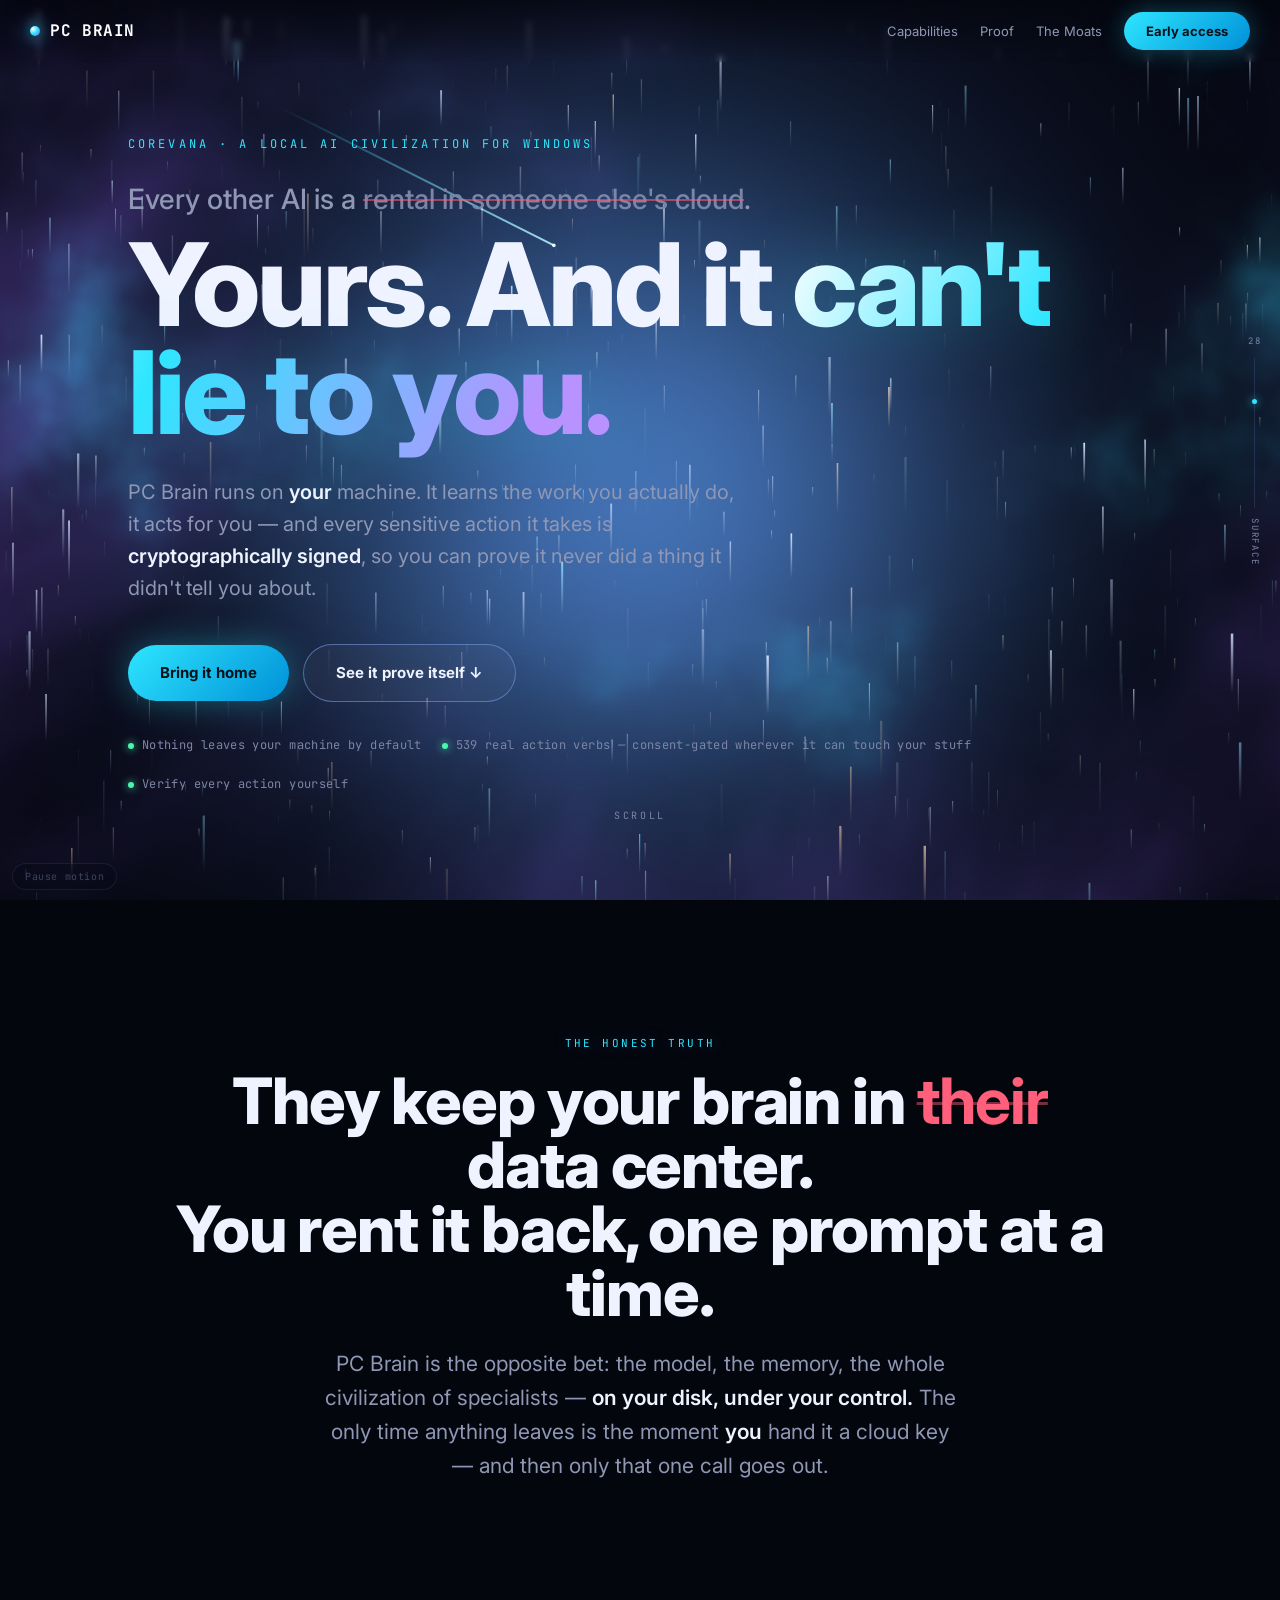
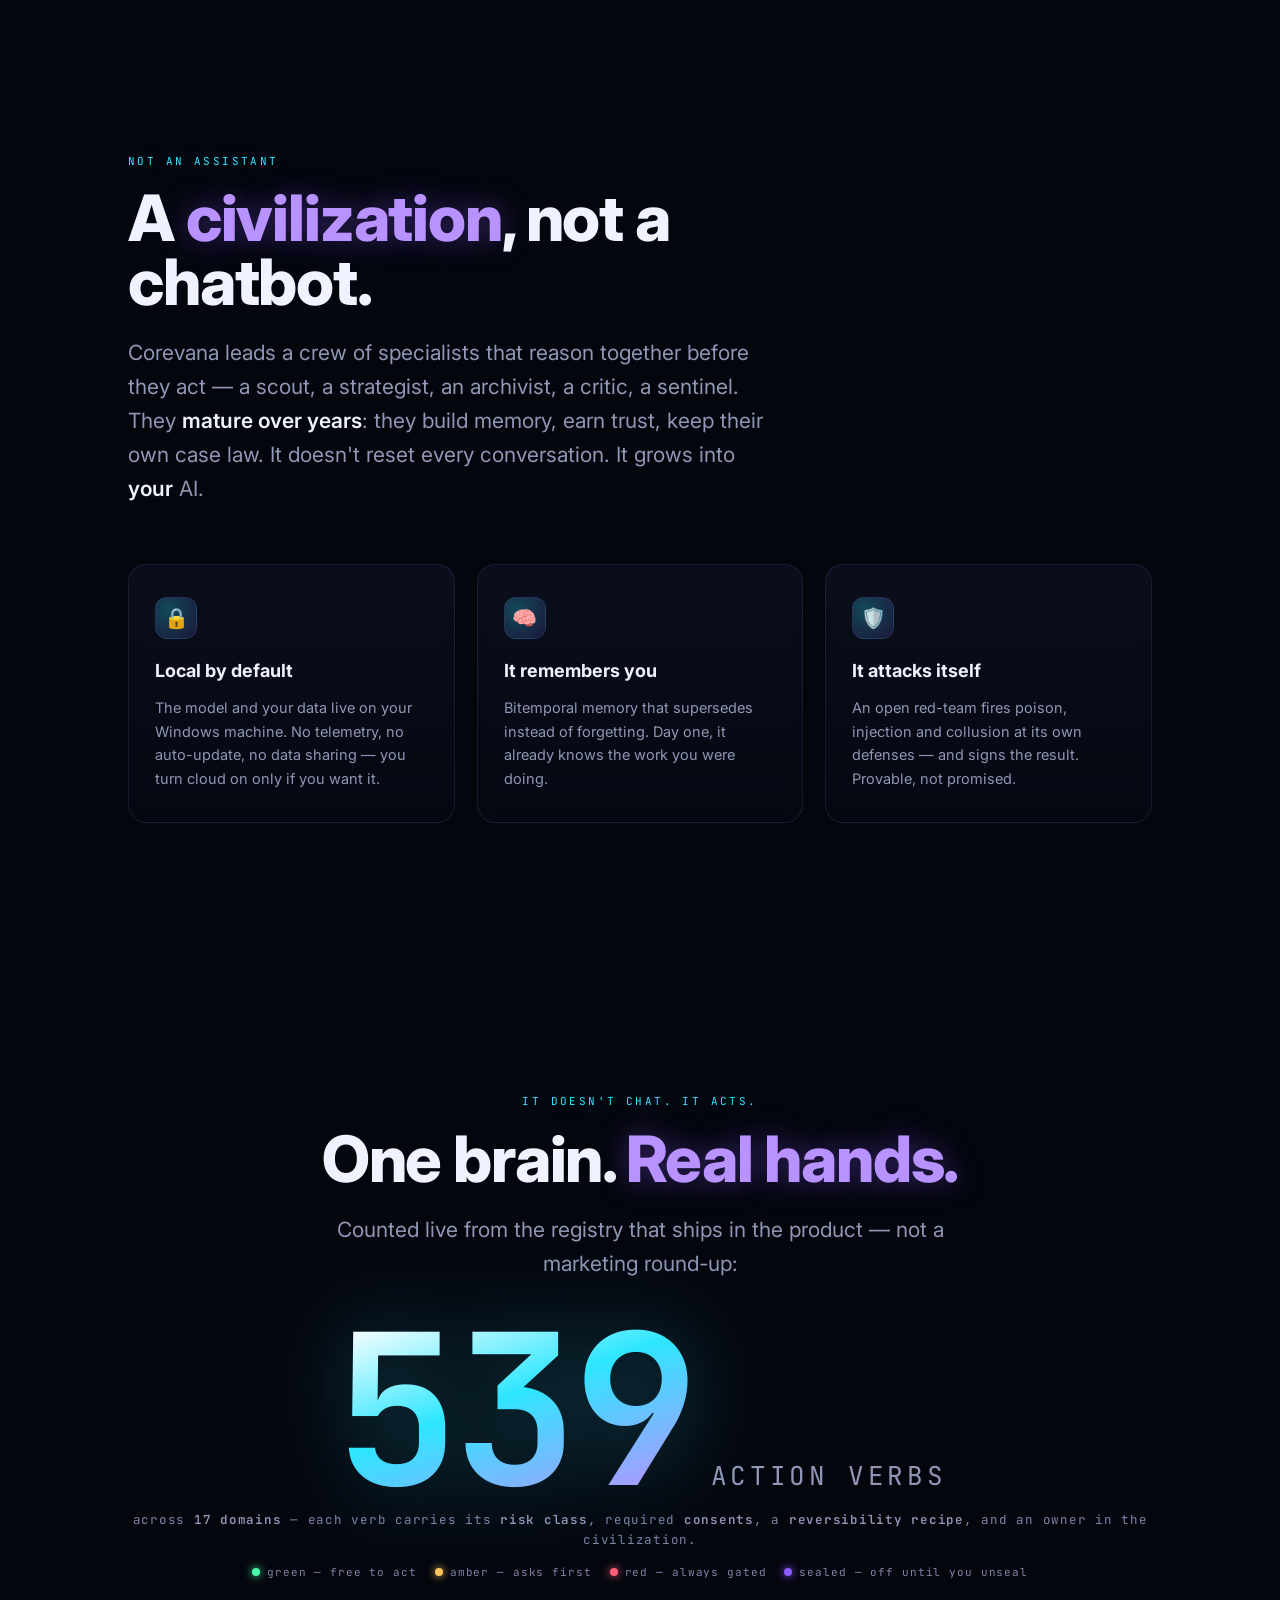
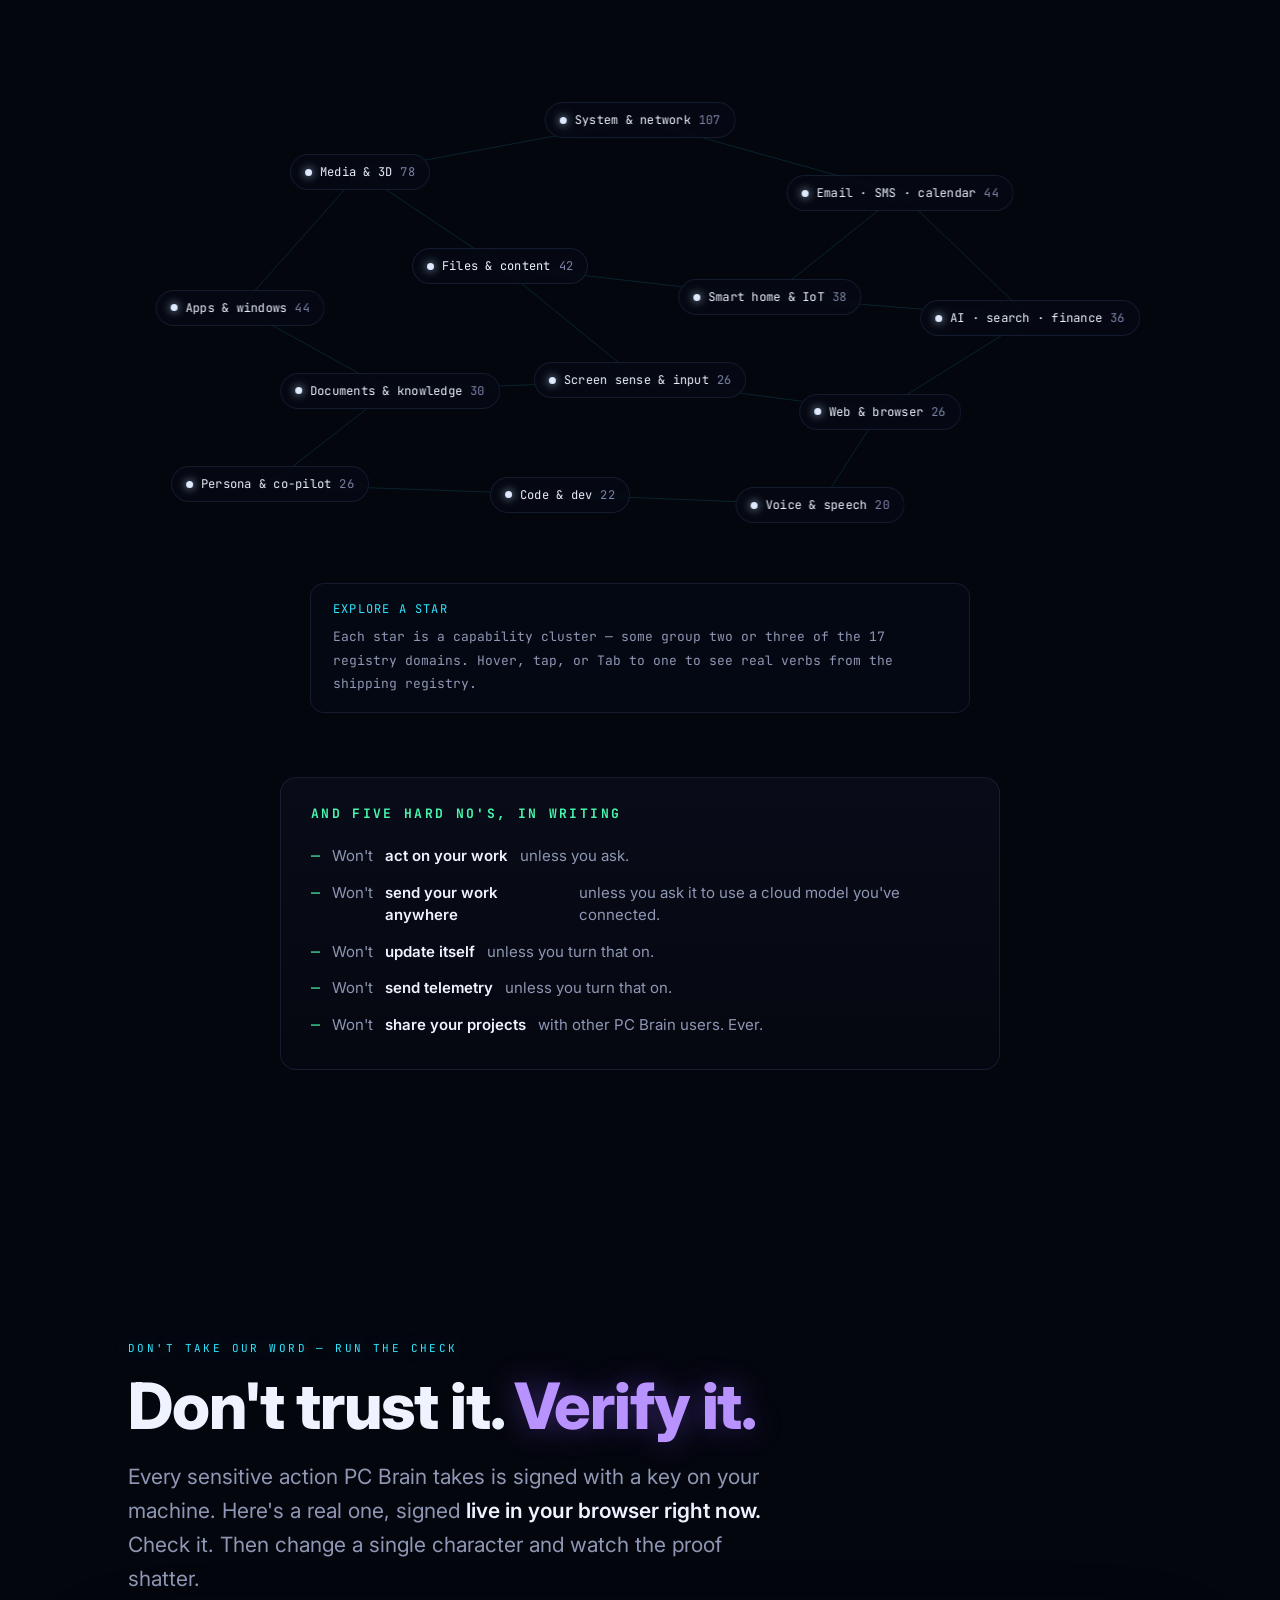
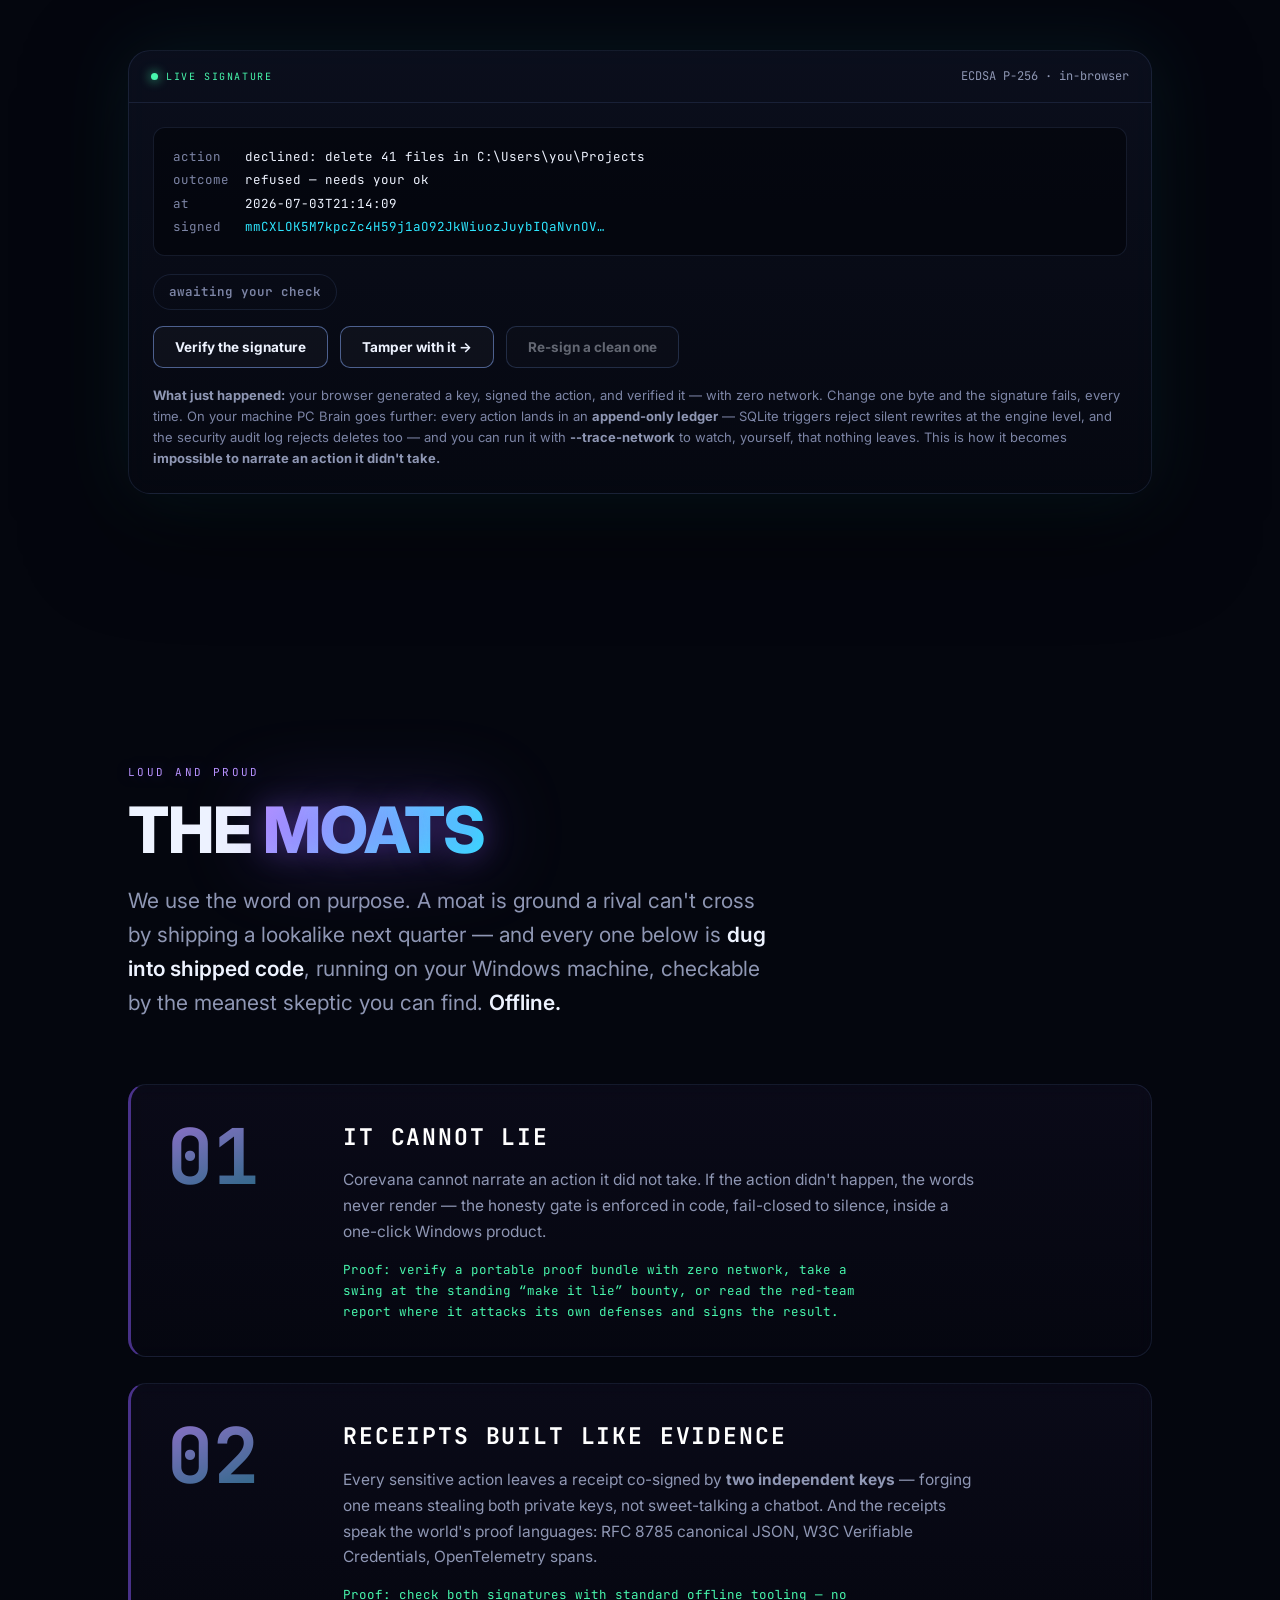
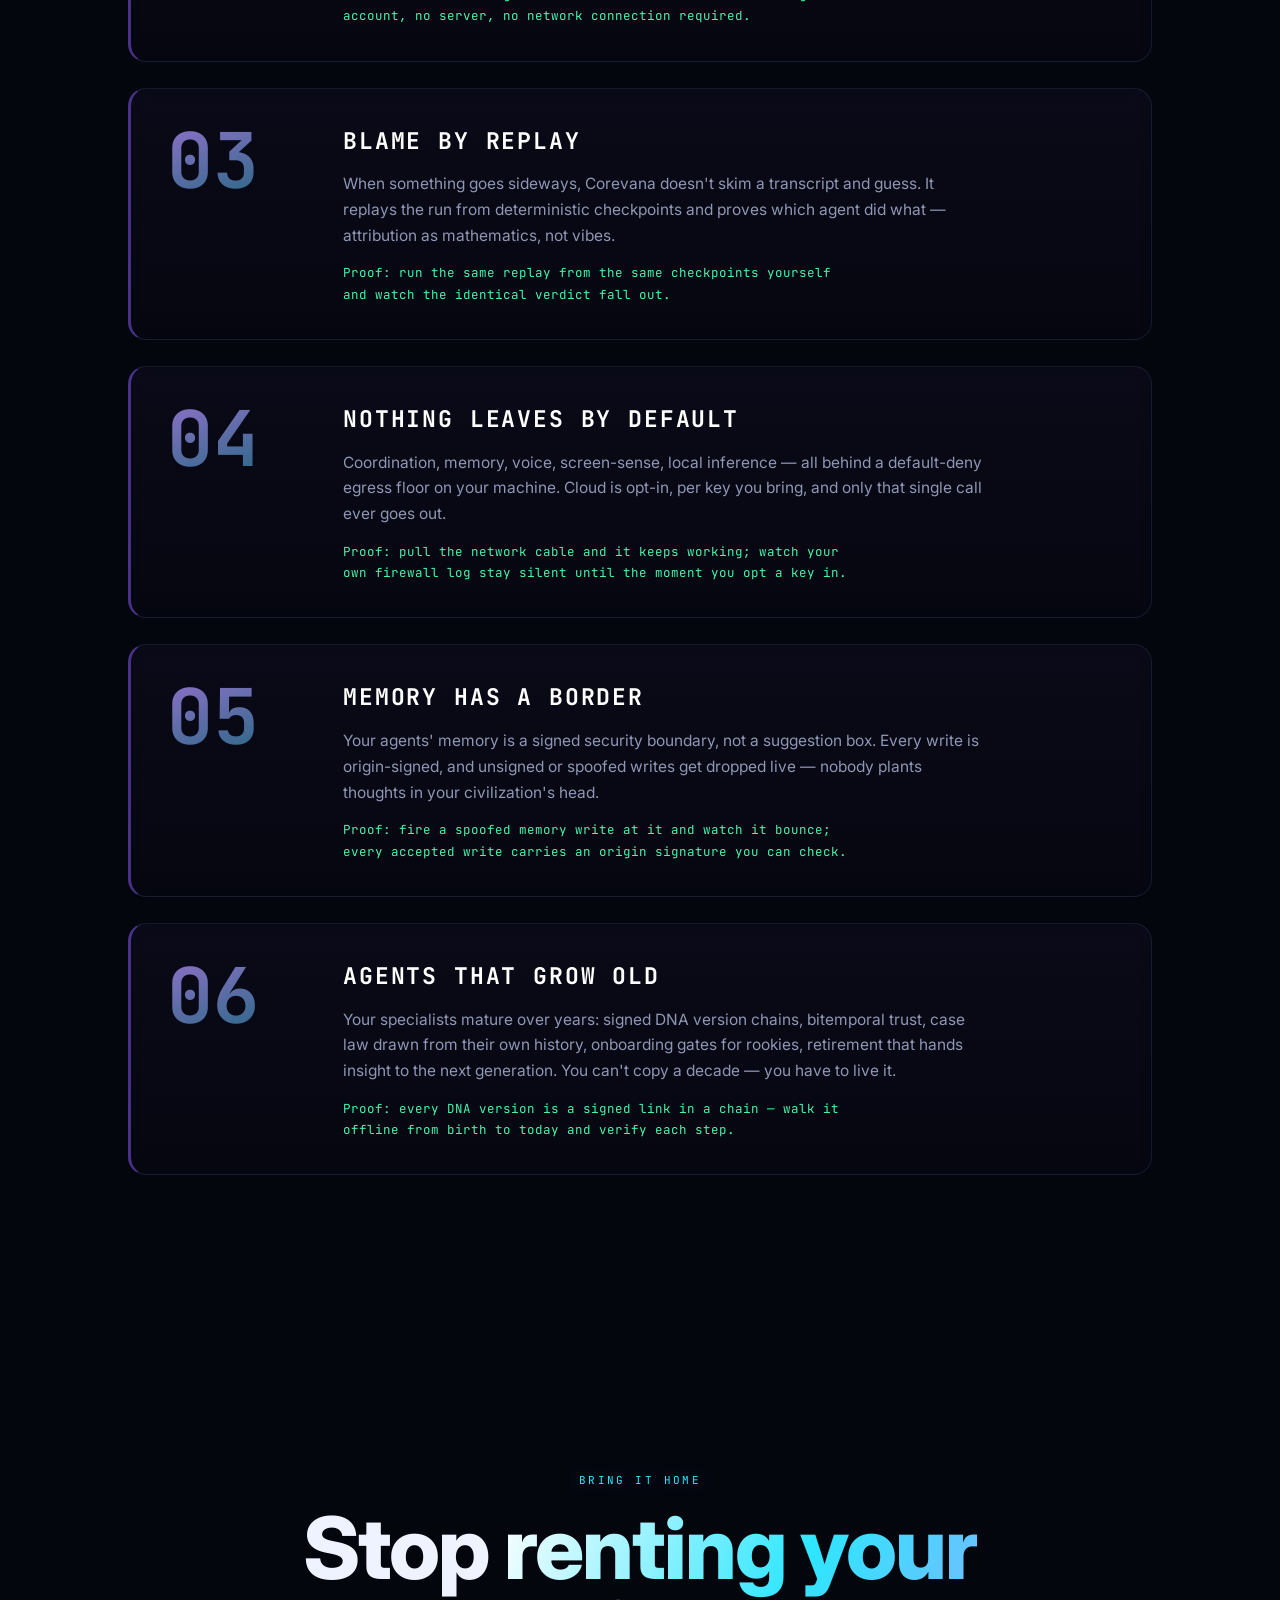
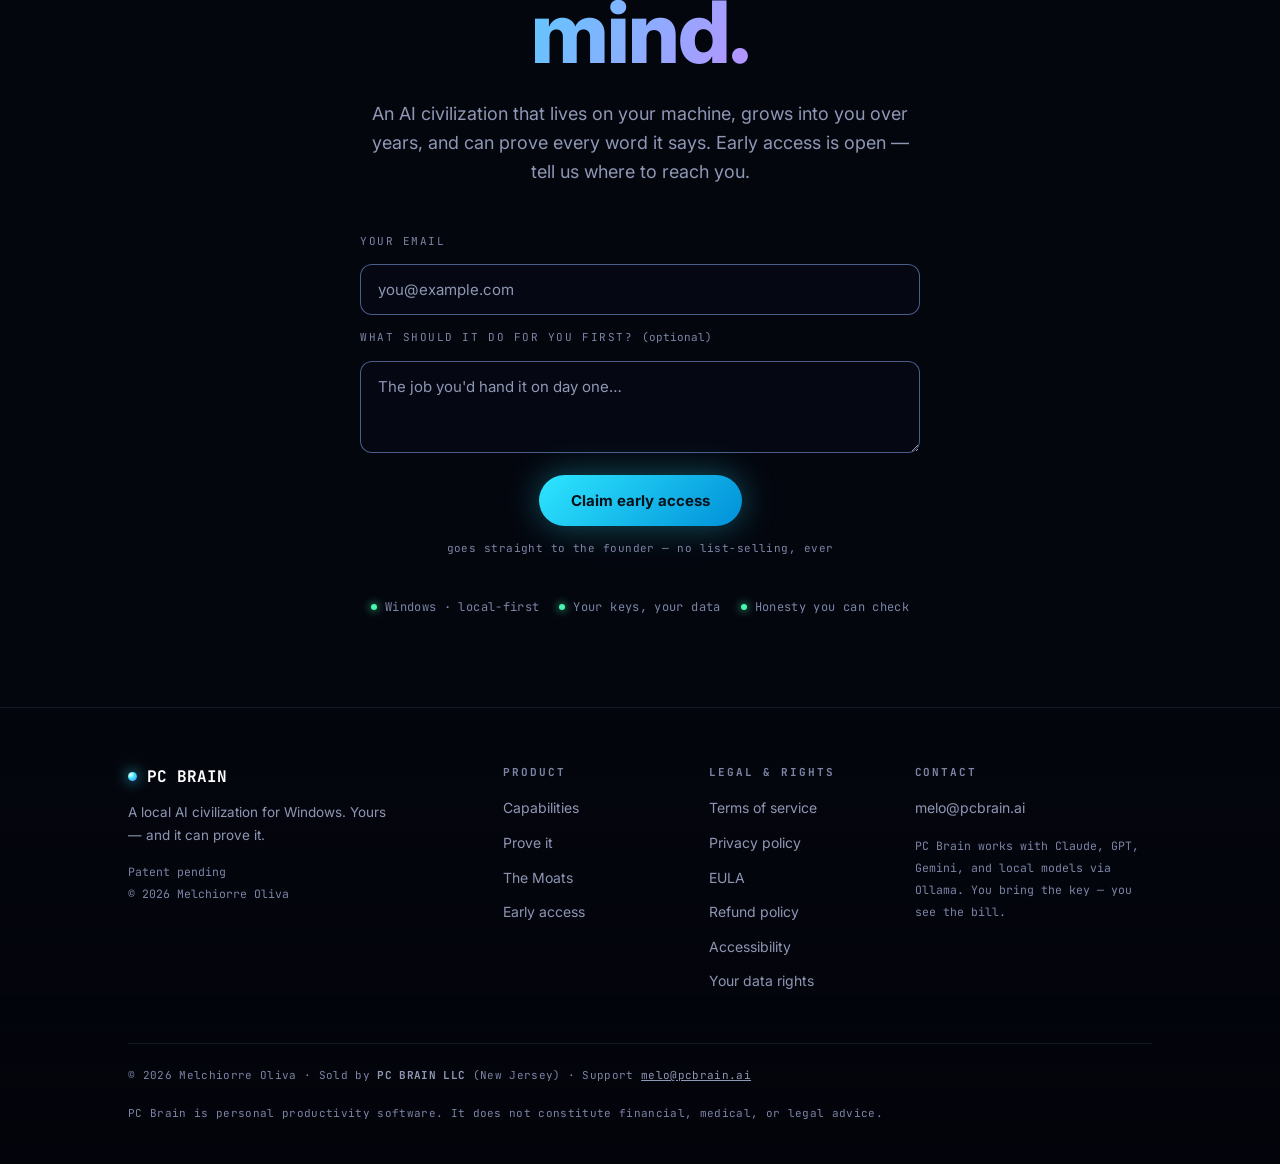
==== commit 2758be13: "mobile polish: stack the pillar cards on phones (rule was dropped in the v5 rewrite), 2-col footer l" ====
--- a/index.html
+++ b/index.html
@@ -244,7 +244,11 @@
   .moat p{font-size:15.5px;color:var(--muted);line-height:1.66;max-width:64ch}
   .moat .mproof{font-family:var(--mono);font-size:12.5px;color:var(--good);margin-top:14px;line-height:1.7}
   .moat.reveal{transition-delay:calc(var(--i)*90ms)}
-  @media (max-width:760px){.moat{grid-template-columns:1fr;gap:8px;padding:26px 22px}}
+  @media (max-width:760px){
+    .moat{grid-template-columns:1fr;gap:8px;padding:26px 22px}
+    .pillars{grid-template-columns:1fr;gap:16px}
+    .pillar{padding:24px 22px}
+  }
 
   /* -- FINAL + FORM --------------------------------------- */
   .final{text-align:center;padding:clamp(110px,18vh,200px) 0 90px}
@@ -281,12 +285,19 @@
     font-family:var(--mono);font-size:11px;color:var(--faint);letter-spacing:.03em;line-height:1.8}
   .fbottom b{color:var(--muted)}
   @media (max-width:860px){.fcols{grid-template-columns:1fr 1fr}}
-  @media (max-width:520px){.fcols{grid-template-columns:1fr}.fbottom{flex-direction:column}}
-
-  .pausebtn{position:fixed;left:16px;bottom:14px;z-index:25;font-family:var(--mono);font-size:11px;letter-spacing:.08em;
-    color:var(--faint);background:rgba(6,10,22,.78);border:1px solid var(--ctrl-line);border-radius:999px;
-    padding:8px 15px;cursor:pointer;transition:.2s;backdrop-filter:blur(4px)}
-  .pausebtn:hover{color:var(--text);border-color:var(--cyan)}
+  @media (max-width:520px){
+    .fcols{grid-template-columns:1fr 1fr;gap:28px 16px;margin-bottom:30px}
+    .fcols>div:first-child,.fcols>div:last-child{grid-column:1/-1}
+    .fcols a{font-size:13px}
+    .fcols li{margin-bottom:7px}
+    .ftext{max-width:none}
+    .fbottom{flex-direction:column;gap:10px}
+  }
+
+  .pausebtn{position:fixed;left:12px;bottom:10px;z-index:25;font-family:var(--mono);font-size:10px;letter-spacing:.06em;
+    color:var(--faint);background:rgba(6,10,22,.6);border:1px solid rgba(120,150,220,.28);border-radius:999px;
+    padding:6px 12px;cursor:pointer;transition:.25s;backdrop-filter:blur(4px);opacity:.45}
+  .pausebtn:hover,.pausebtn:focus-visible{opacity:1;color:var(--text);border-color:var(--cyan)}
   body.paused *{animation-play-state:paused!important}
 
   @media (prefers-reduced-motion:reduce){
@@ -294,6 +305,7 @@
     .eyebrow,.kill,h1,.hero-sub,.hero-ctas,.hero-proof,.reveal{opacity:1!important;transform:none!important}
     canvas.bg{display:none}
     html{scroll-behavior:auto}
+    .pausebtn{display:none}
     body{background:radial-gradient(120% 90% at 50% 28%,#151030,#04060e)}
   }
 </style>
@@ -575,7 +587,7 @@
       </div>
     </div>
     <div class="fbottom">
-      <span>Sold by <b>PC BRAIN LLC</b> (New Jersey) &middot; Support <a href="mailto:melo@pcbrain.ai" style="color:var(--muted)">melo@pcbrain.ai</a></span>
+      <span>&copy; 2026 Melchiorre Oliva &middot; Sold by <b>PC BRAIN LLC</b> (New Jersey) &middot; Support <a href="mailto:melo@pcbrain.ai" style="color:var(--muted)">melo@pcbrain.ai</a></span>
       <span>PC Brain is personal productivity software. It does not constitute financial, medical, or legal advice.</span>
     </div>
   </div>
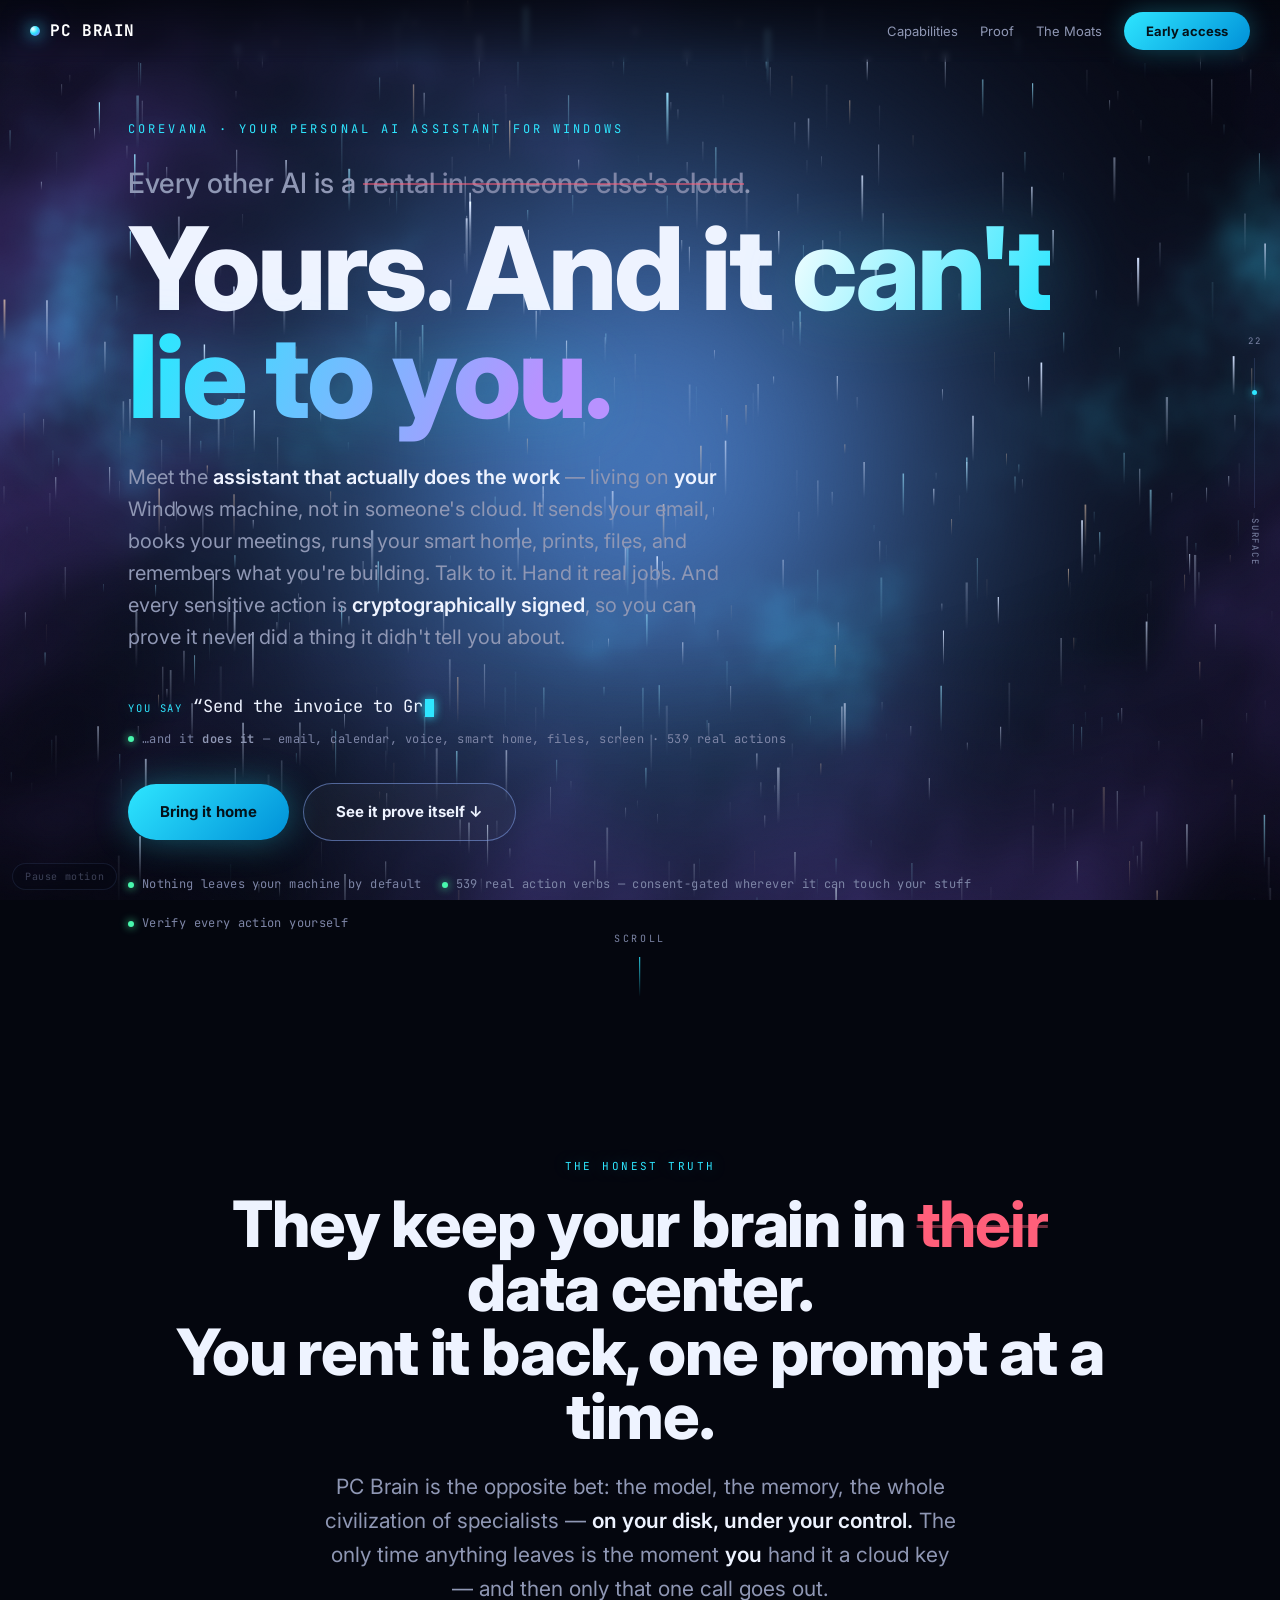
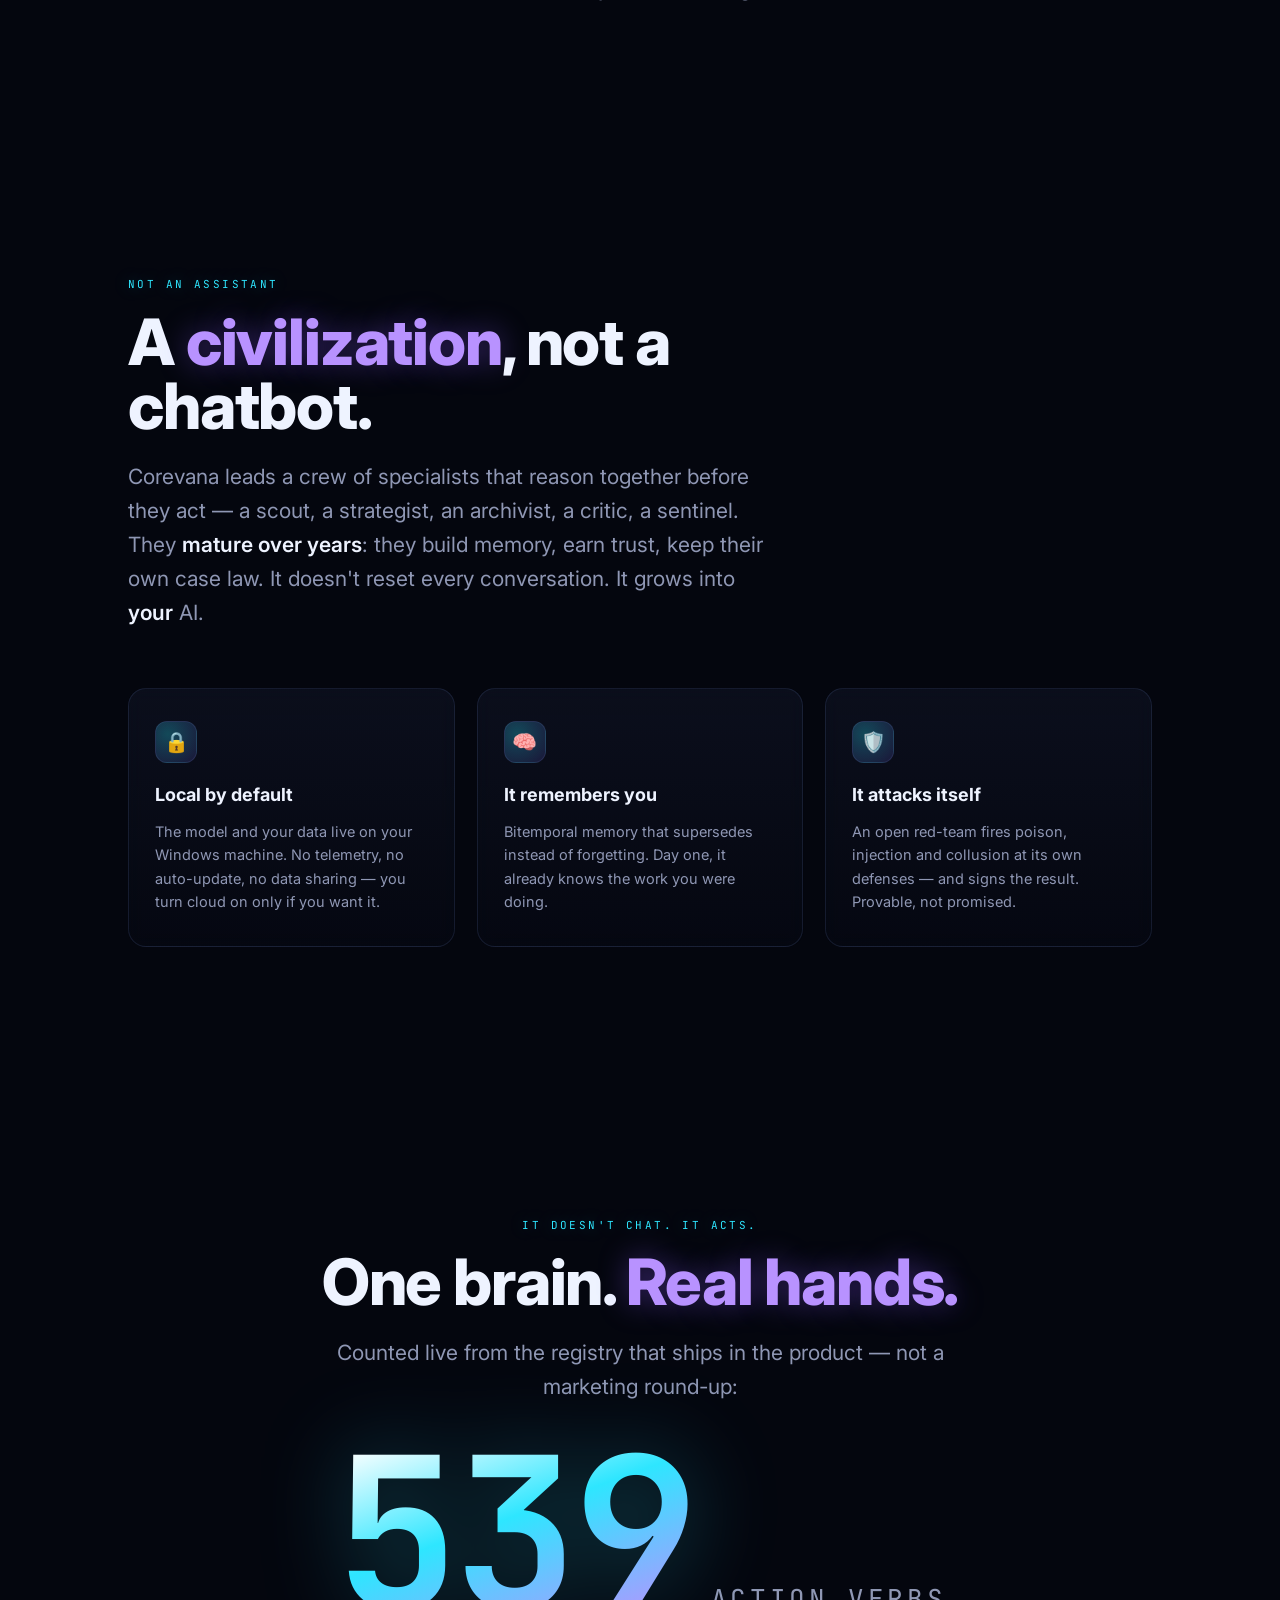
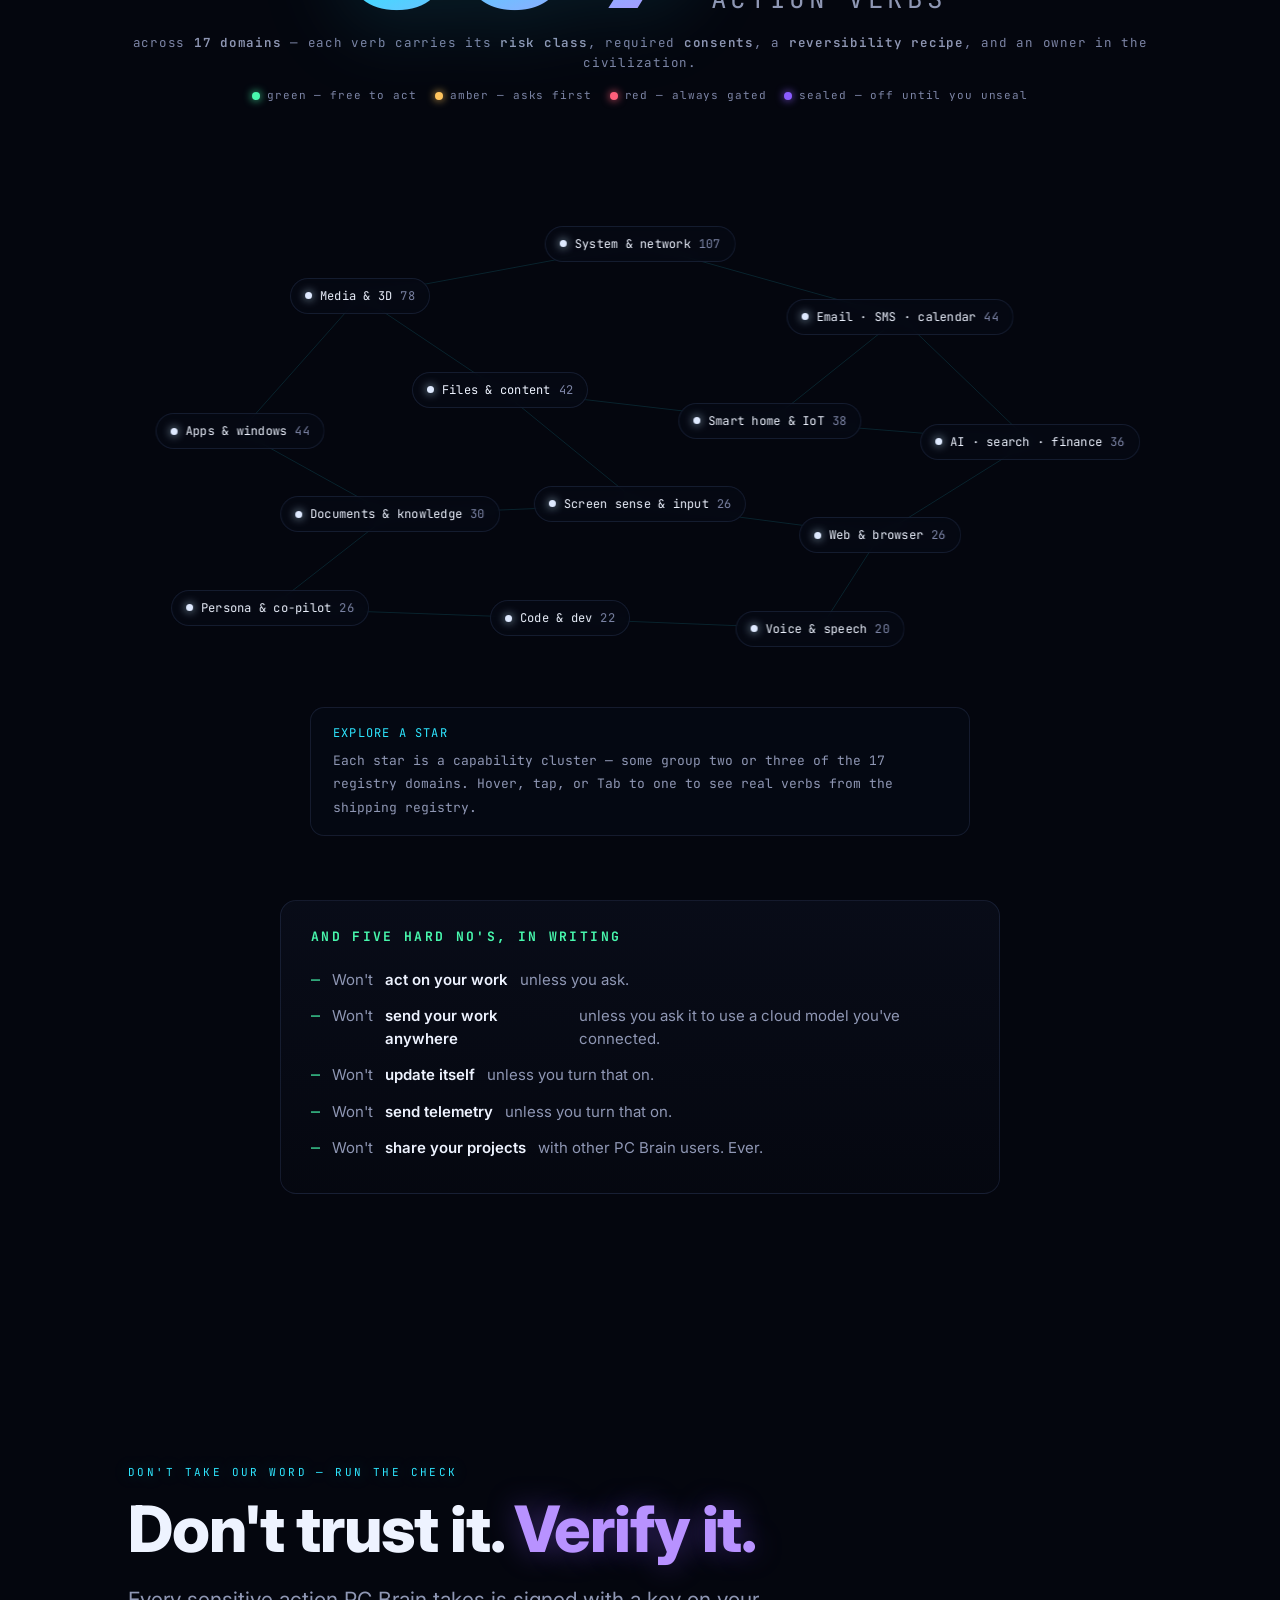
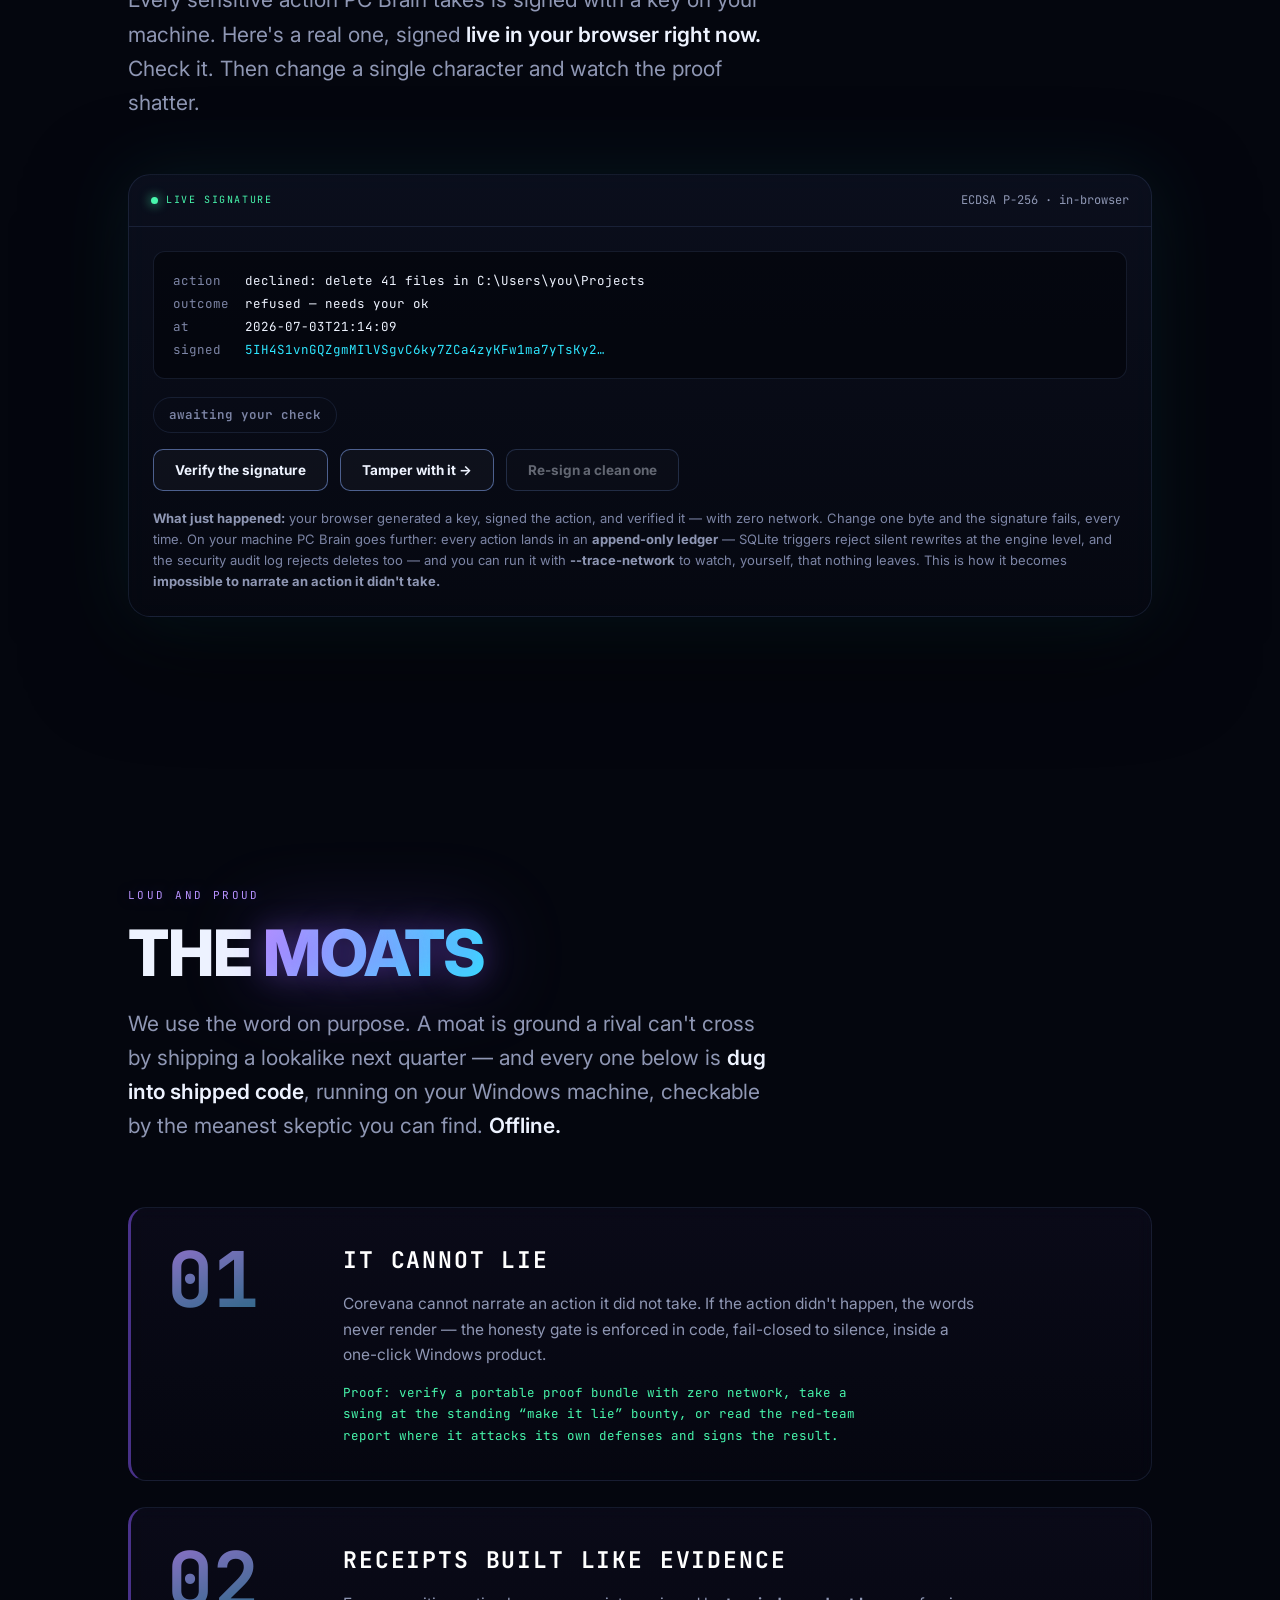
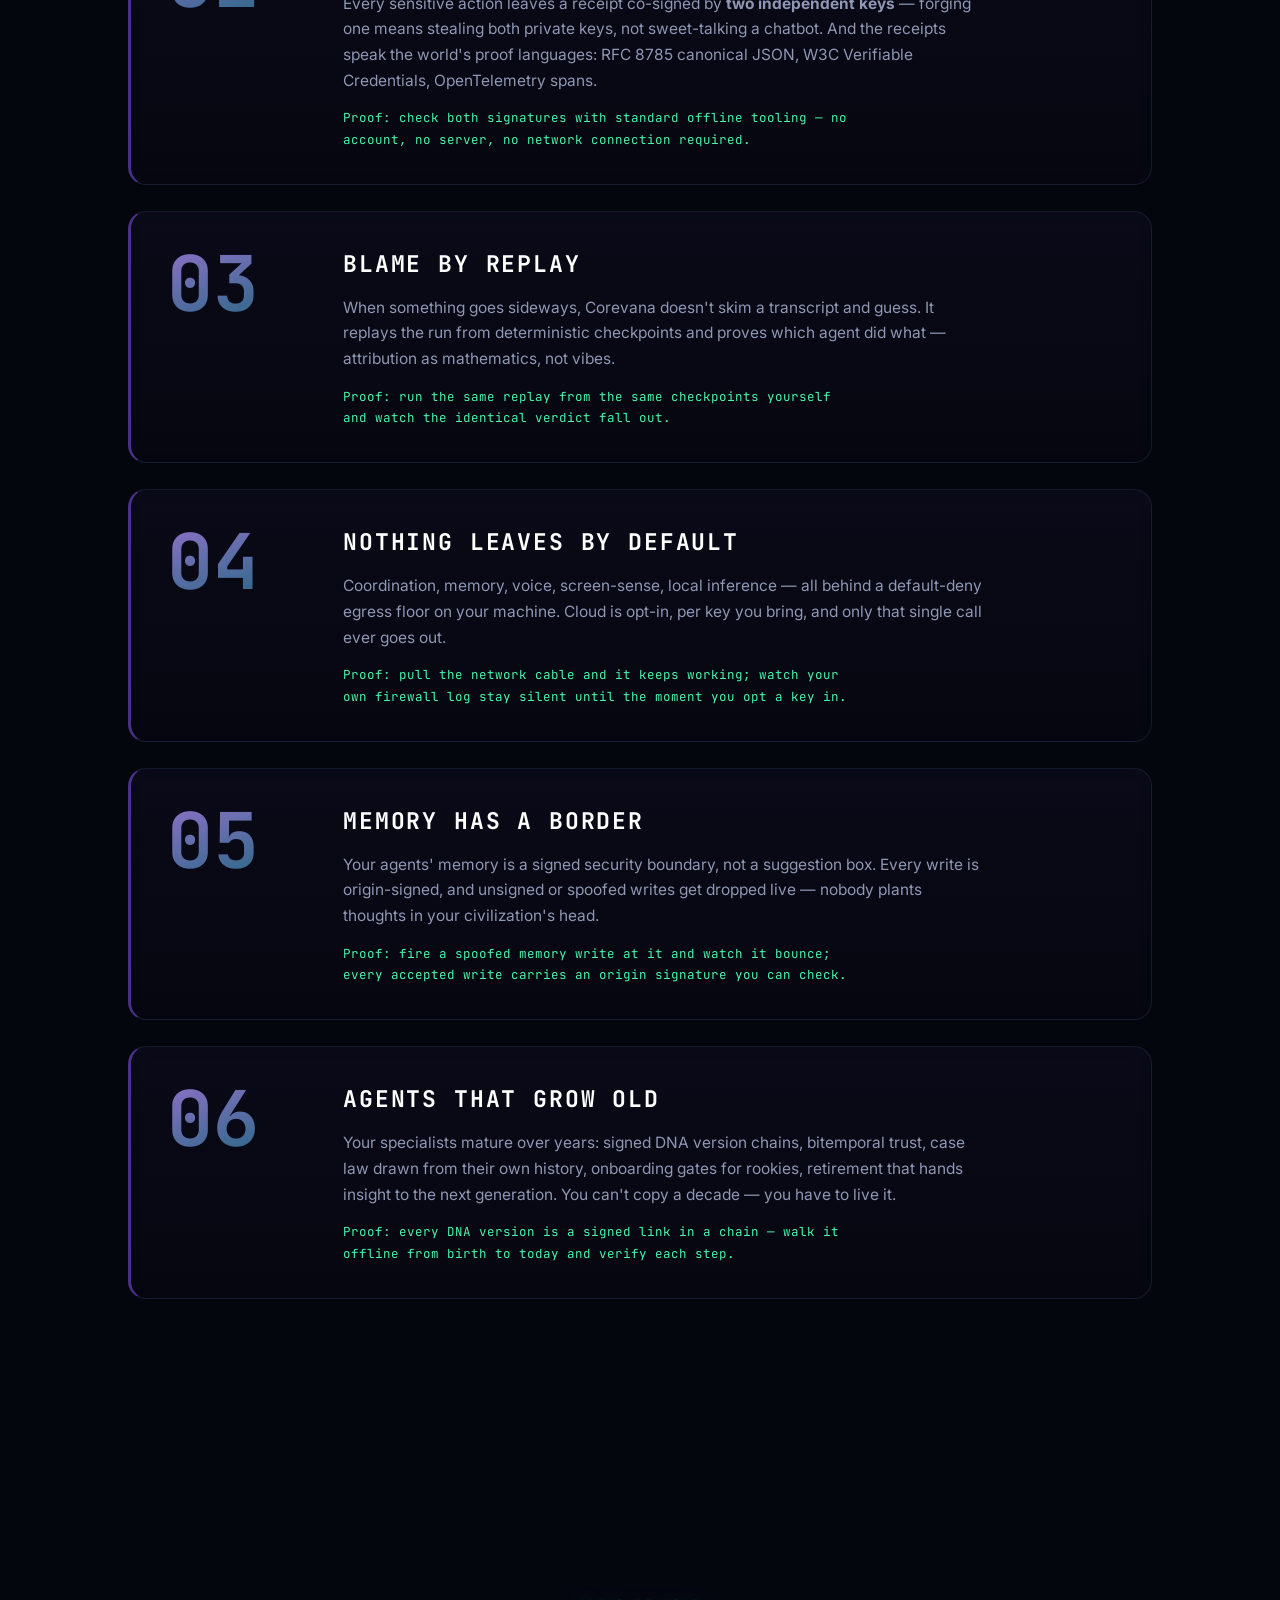
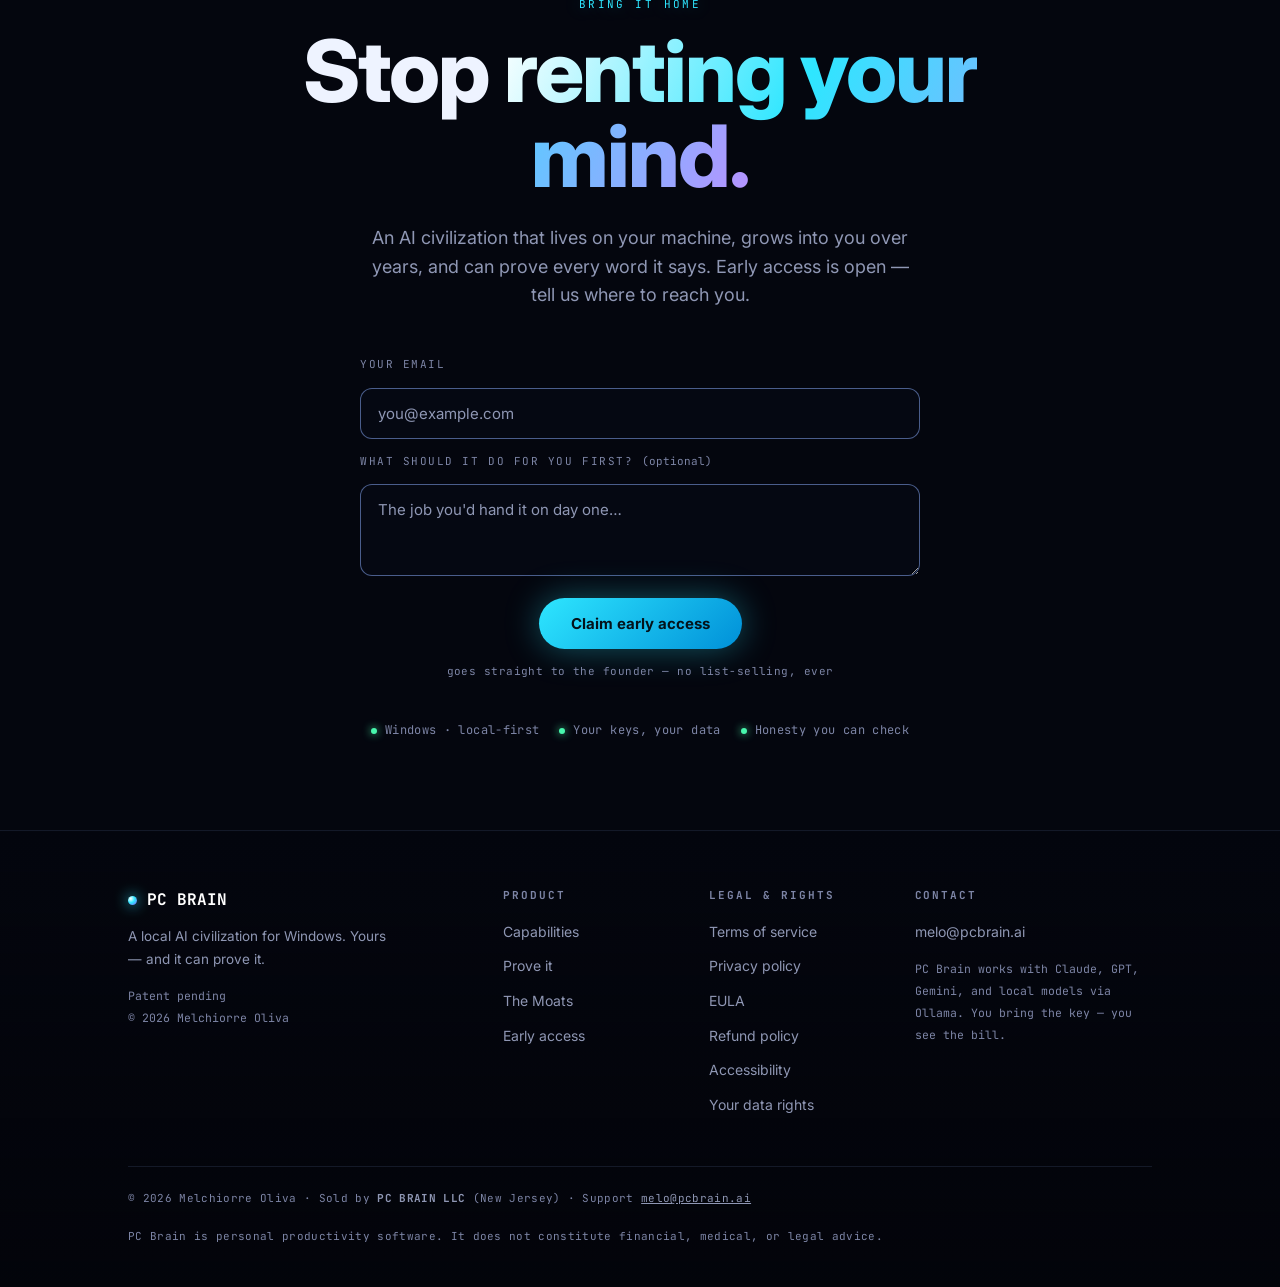
==== commit 1da25842: "hero: drive the personal-assistant story home at the top - eyebrow: 'Corevana - your personal AI ass" ====
--- a/index.html
+++ b/index.html
@@ -91,6 +91,18 @@
   .hero-sub{font-size:clamp(16px,2vw,20px);color:var(--muted);max-width:610px;margin-bottom:40px;
     opacity:0;transform:translateY(20px)}
   .hero-sub b{color:var(--text);font-weight:600}
+  .saydo{margin:0 0 34px;opacity:0;transform:translateY(20px)}
+  .say{font-family:var(--mono);font-size:clamp(14px,1.8vw,17px);color:var(--text);line-height:1.6}
+  .say .say-k{font-size:10.5px;letter-spacing:.18em;text-transform:uppercase;color:var(--cyan);margin-right:10px;
+    text-shadow:0 0 14px rgba(46,230,255,.35)}
+  .say .caret{display:inline-block;width:9px;height:1.05em;vertical-align:text-bottom;margin-left:2px;
+    background:var(--cyan);box-shadow:0 0 10px var(--cyan);animation:caretb 1.1s steps(1) infinite}
+  @keyframes caretb{0%,55%{opacity:1}56%,100%{opacity:.12}}
+  .saydo .did{font-family:var(--mono);font-size:12px;color:var(--faint);letter-spacing:.04em;margin-top:10px;
+    display:flex;align-items:center;gap:8px}
+  .saydo .did b{color:var(--muted);font-weight:600}
+  .saydo .did .g{width:6px;height:6px;border-radius:50%;background:var(--good);box-shadow:0 0 9px var(--good);flex:none}
+
   .hero-ctas{display:flex;gap:14px;flex-wrap:wrap;align-items:center;opacity:0;transform:translateY(20px)}
   .btn{font-size:15px;font-weight:700;text-decoration:none;padding:16px 32px;border-radius:999px;transition:.25s;cursor:pointer;border:none;
     display:inline-block;font-family:var(--sans)}
@@ -110,8 +122,9 @@
   .hero.in .kill{animation:rise .8s .24s cubic-bezier(.2,.8,.2,1) forwards}
   .hero.in h1{animation:rise .95s .4s cubic-bezier(.16,.9,.2,1) forwards}
   .hero.in .hero-sub{animation:rise .8s .62s cubic-bezier(.2,.8,.2,1) forwards}
-  .hero.in .hero-ctas{animation:rise .8s .76s cubic-bezier(.2,.8,.2,1) forwards}
-  .hero.in .hero-proof{animation:fade 1.1s 1.15s forwards}
+  .hero.in .saydo{animation:rise .8s .78s cubic-bezier(.2,.8,.2,1) forwards}
+  .hero.in .hero-ctas{animation:rise .8s .92s cubic-bezier(.2,.8,.2,1) forwards}
+  .hero.in .hero-proof{animation:fade 1.1s 1.3s forwards}
   @keyframes rise{to{opacity:1;transform:none}}
   @keyframes fade{to{opacity:1}}
 
@@ -302,7 +315,7 @@
 
   @media (prefers-reduced-motion:reduce){
     *{animation:none!important;transition:none!important}
-    .eyebrow,.kill,h1,.hero-sub,.hero-ctas,.hero-proof,.reveal{opacity:1!important;transform:none!important}
+    .eyebrow,.kill,h1,.hero-sub,.saydo,.hero-ctas,.hero-proof,.reveal{opacity:1!important;transform:none!important}
     canvas.bg{display:none}
     html{scroll-behavior:auto}
     .pausebtn{display:none}
@@ -338,12 +351,18 @@
 <main id="main" tabindex="-1">
   <header class="hero" id="hero">
     <div class="wrap">
-      <div class="eyebrow">Corevana &middot; a local AI civilization for Windows</div>
+      <div class="eyebrow">Corevana &middot; your personal AI assistant for Windows</div>
       <p class="kill">Every other AI is a <s>rental in someone else's cloud<span class="sr-only"> (crossed out)</span></s>.</p>
       <h1>Yours. And it <span class="grad">can't lie to you.</span></h1>
-      <p class="hero-sub">PC Brain runs on <b>your</b> machine. It learns the work you actually do, it acts
-        for you &mdash; and every sensitive action it takes is <b>cryptographically signed</b>, so you can prove it
-        never did a thing it didn't tell you about.</p>
+      <p class="hero-sub">Meet the <b>assistant that actually does the work</b> &mdash; living on <b>your</b>
+        Windows machine, not in someone's cloud. It sends your email, books your meetings, runs your smart home,
+        prints, files, and remembers what you're building. Talk to it. Hand it real jobs. And every sensitive
+        action is <b>cryptographically signed</b>, so you can prove it never did a thing it didn't tell you about.</p>
+      <div class="saydo">
+        <div class="say" aria-hidden="true"><span class="say-k">you say</span><span id="sayLine">&ldquo;Send the invoice to Greg, then lock the front door.&rdquo;</span><span class="caret"></span></div>
+        <span class="sr-only">You say: &ldquo;Send the invoice to Greg, then lock the front door&rdquo; &mdash; and it does it, on your PC.</span>
+        <div class="did"><span class="g" aria-hidden="true"></span>&hellip;and it <b>does it</b> &mdash; email, calendar, voice, smart home, files, screen &middot; 539 real actions</div>
+      </div>
       <div class="hero-ctas">
         <a class="btn primary" href="#get">Bring it home</a>
         <a class="btn ghost" href="#prove">See it prove itself <span aria-hidden="true">&darr;</span></a>
@@ -812,6 +831,33 @@
     }catch(e){ bail(); var stray=document.querySelector(".ptxcv"); if(stray) stray.remove(); }
   }
 
+  /* ========== you-say typewriter (every phrase = real registry verbs) ========== */
+  var SAY = [
+    "\u201CSend the invoice to Greg, then lock the front door.\u201D",
+    "\u201CWhat\u2019s due this week? Read it out loud.\u201D",
+    "\u201CTurn the office lights down and print the contract.\u201D",
+    "\u201CMerge these PDFs and encrypt the final copy.\u201D",
+    "\u201CRead what\u2019s on my screen and text me the numbers.\u201D"
+  ];
+  (function(){
+    var el=document.getElementById("sayLine"); if(!el) return;
+    if(reduce){ el.textContent=SAY[0]; return; }
+    var si=0, ci=SAY[0].length, mode="hold", t=1400;
+    function step(){
+      if(paused){ setTimeout(step,900); return; }
+      if(mode==="hold"){ mode="del"; t=2600; }
+      else if(mode==="del"){
+        ci--; el.textContent=SAY[si].slice(0,ci); t=14;
+        if(ci<=0){ mode="type"; si=(si+1)%SAY.length; t=380; }
+      } else {
+        ci++; el.textContent=SAY[si].slice(0,ci); t=34+Math.floor(ci%3)*14;
+        if(ci>=SAY[si].length){ mode="hold"; t=2600; }
+      }
+      setTimeout(step,t);
+    }
+    setTimeout(step,2400);
+  })();
+
   /* ========== reveals ========== */
   requestAnimationFrame(function(){ document.getElementById("hero").classList.add("in"); });
   if(!reduce && !paused){
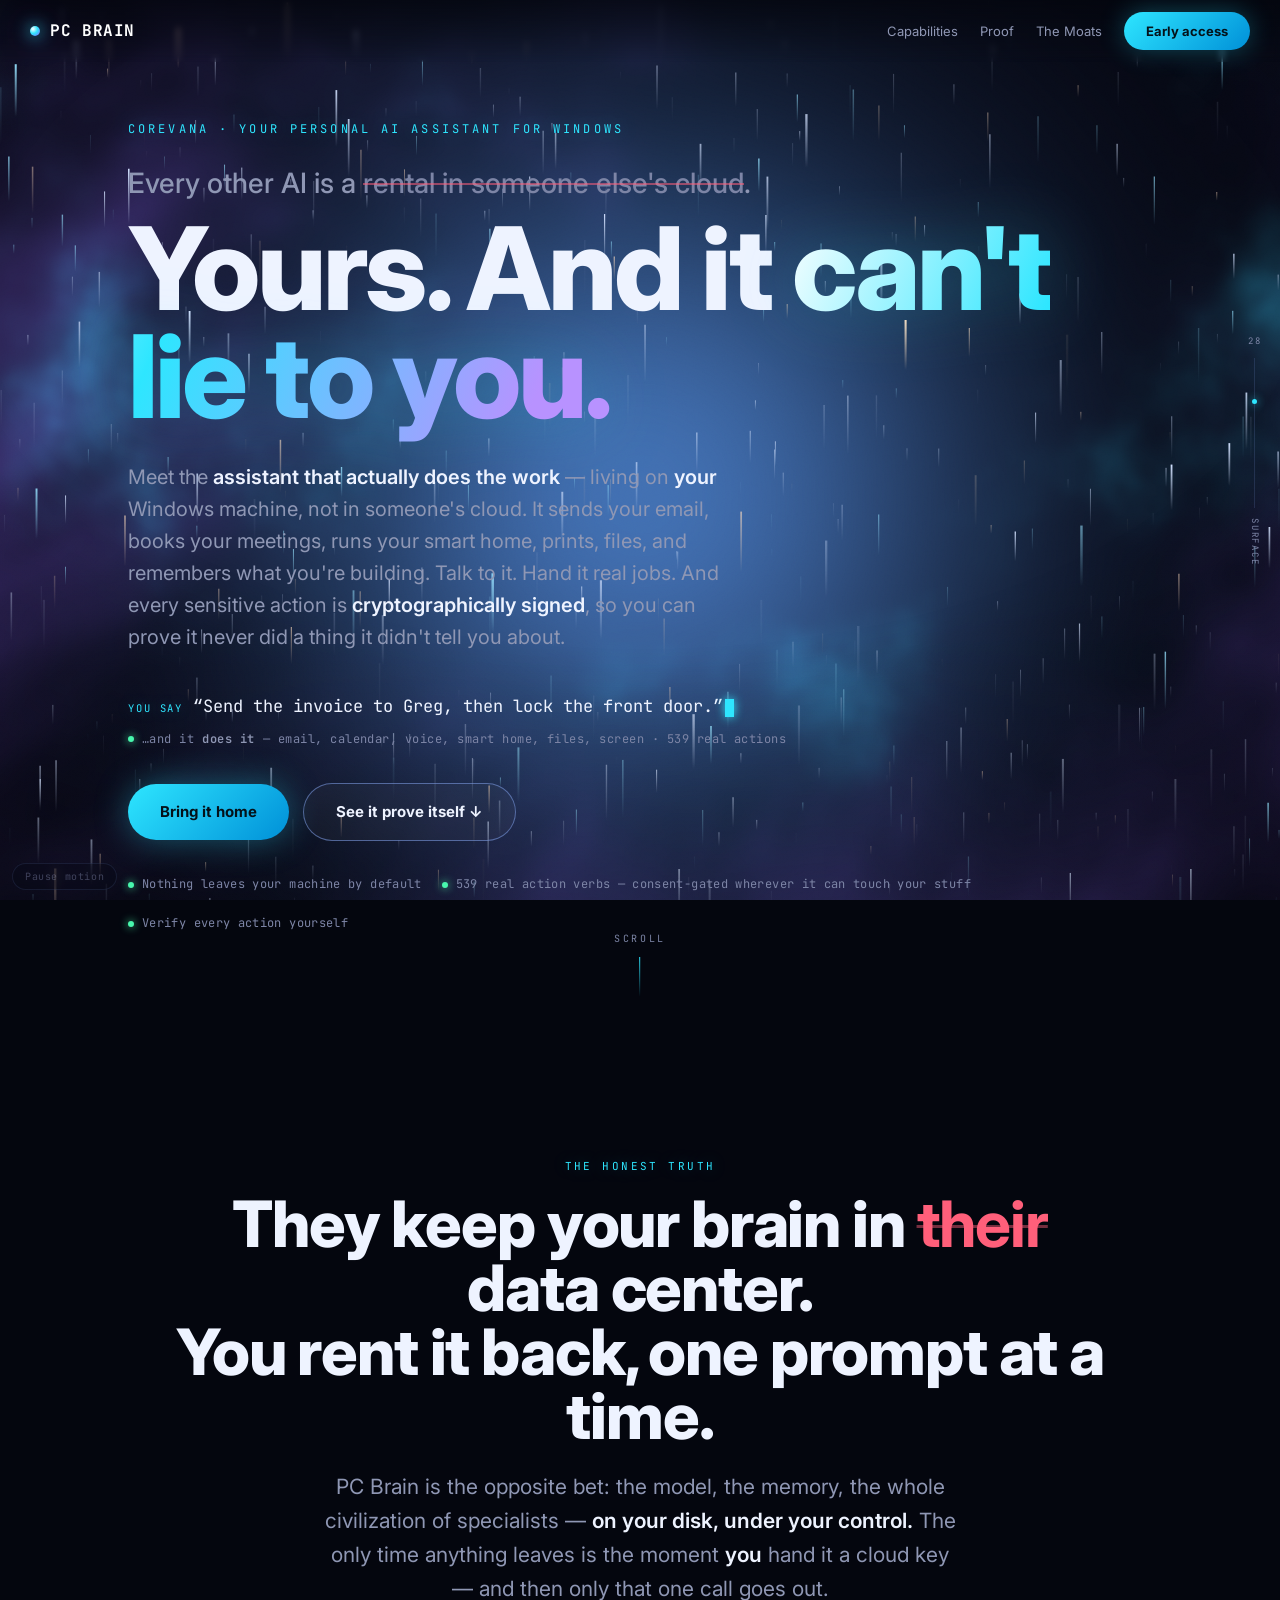
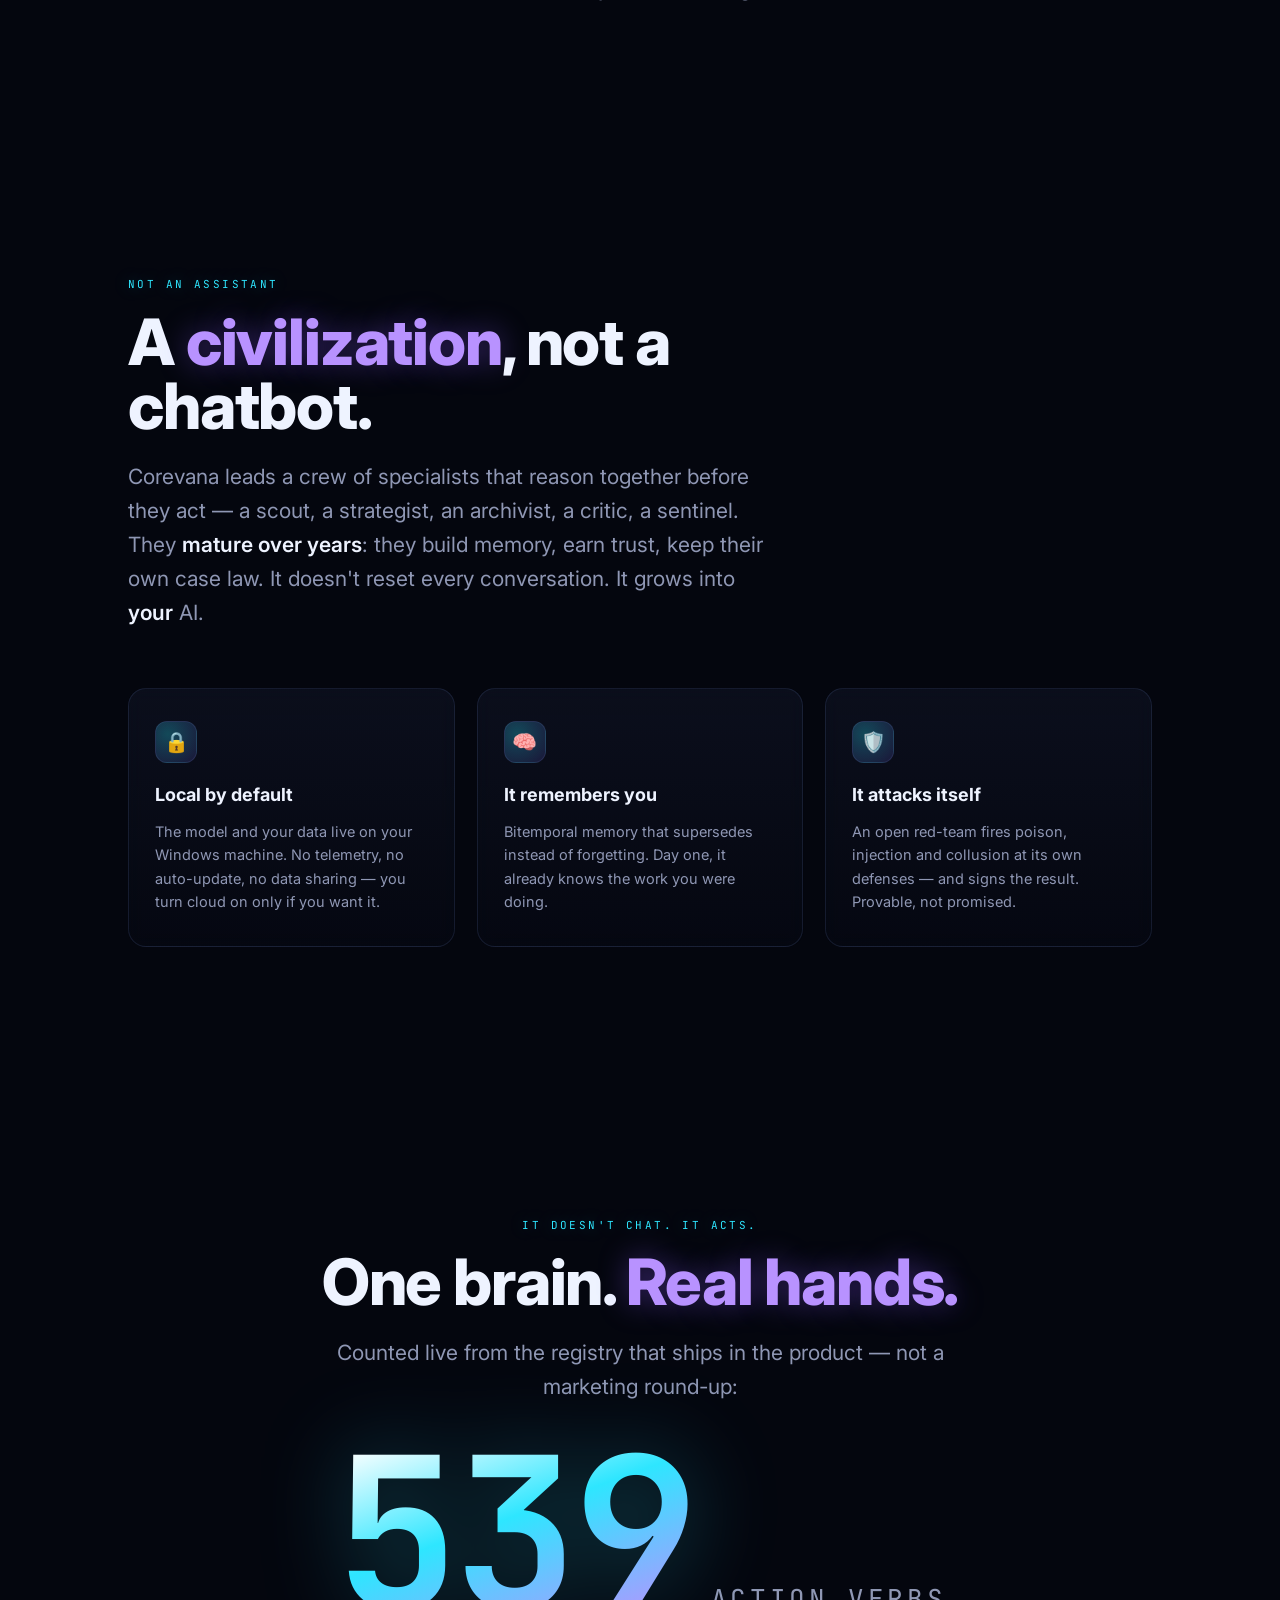
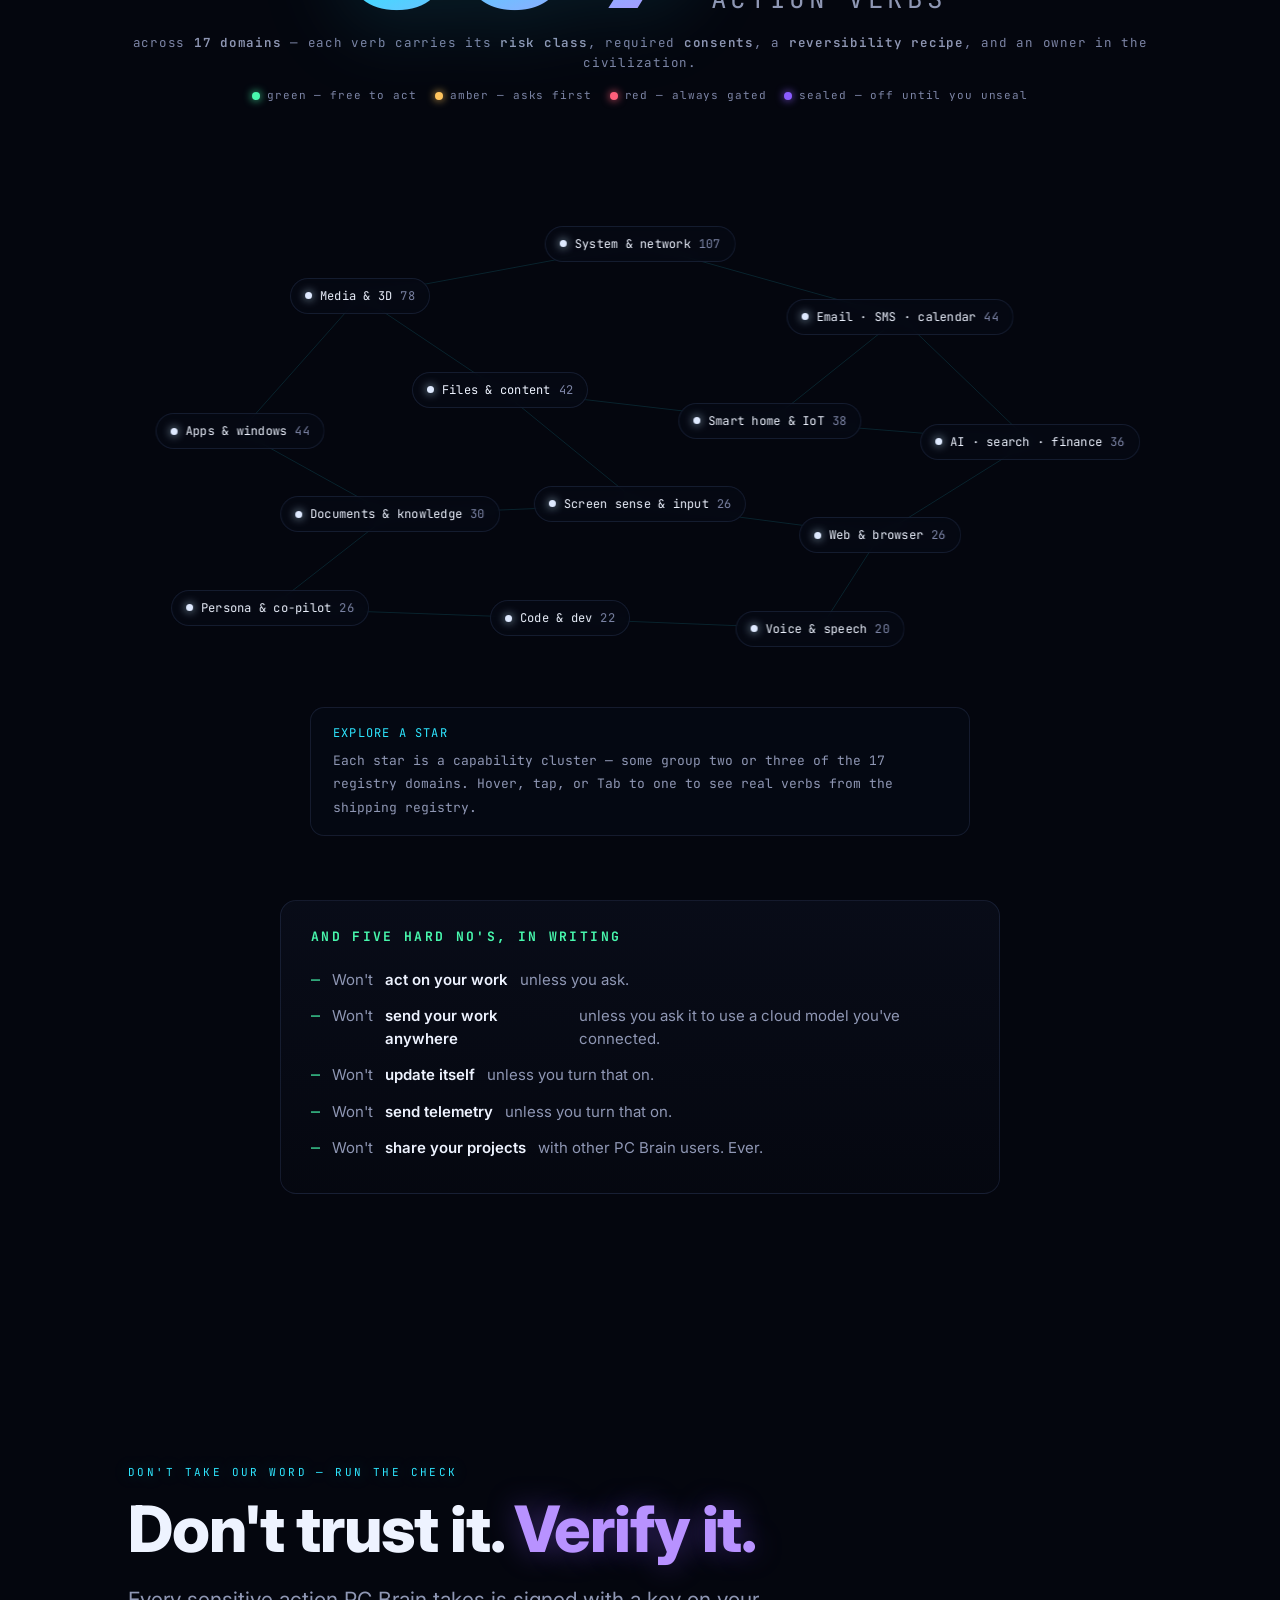
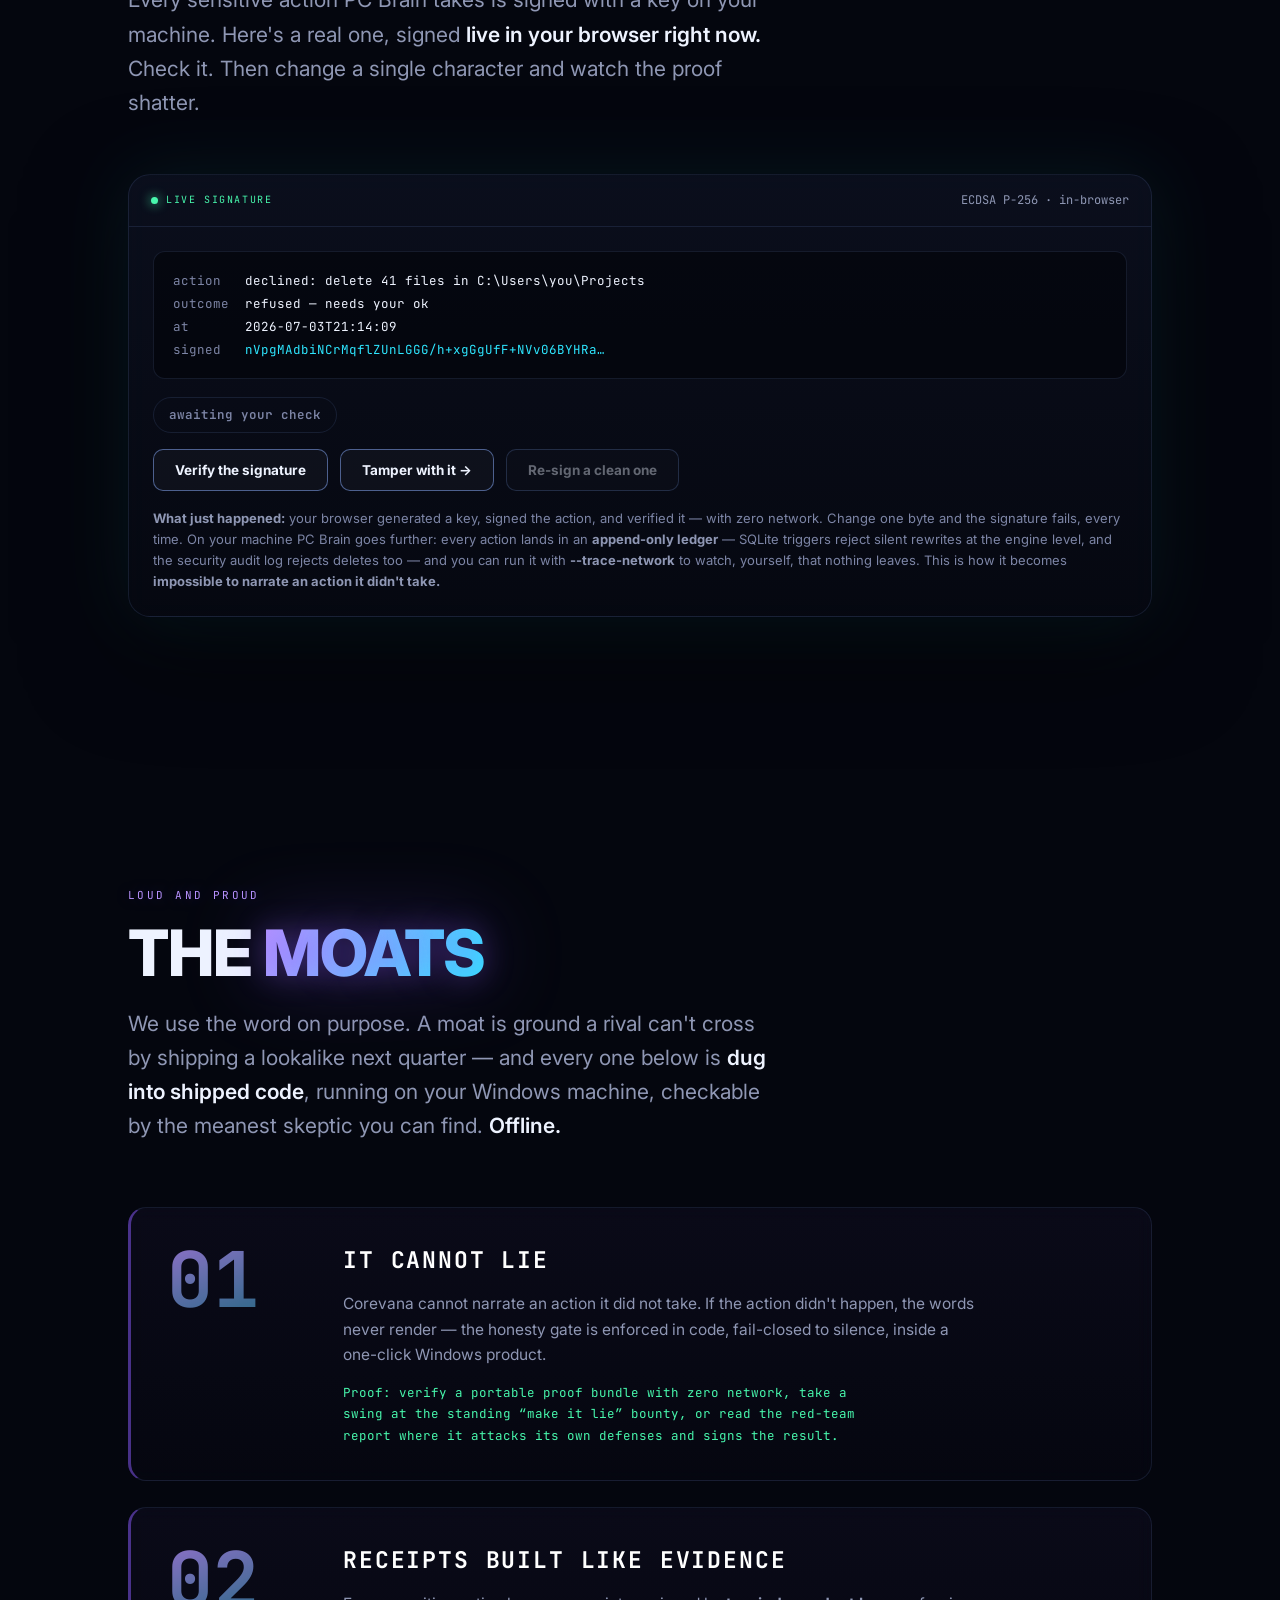
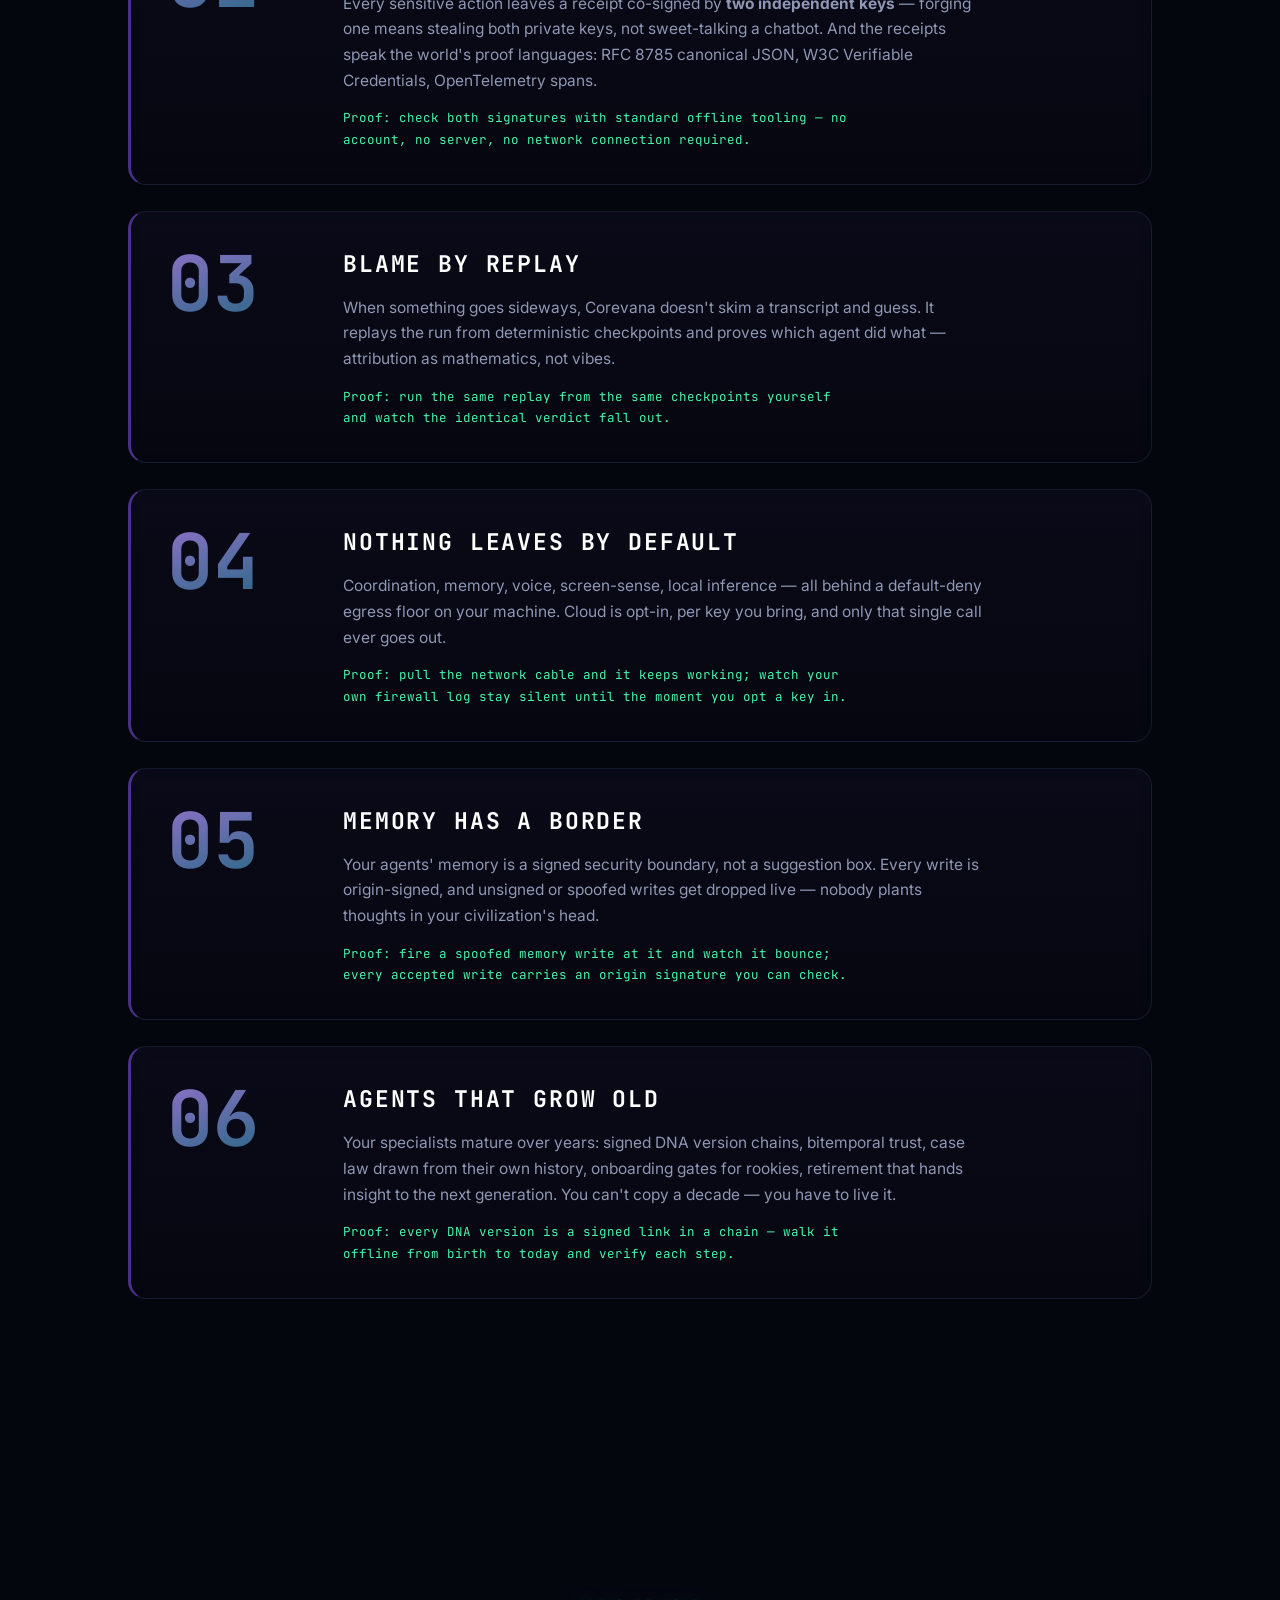
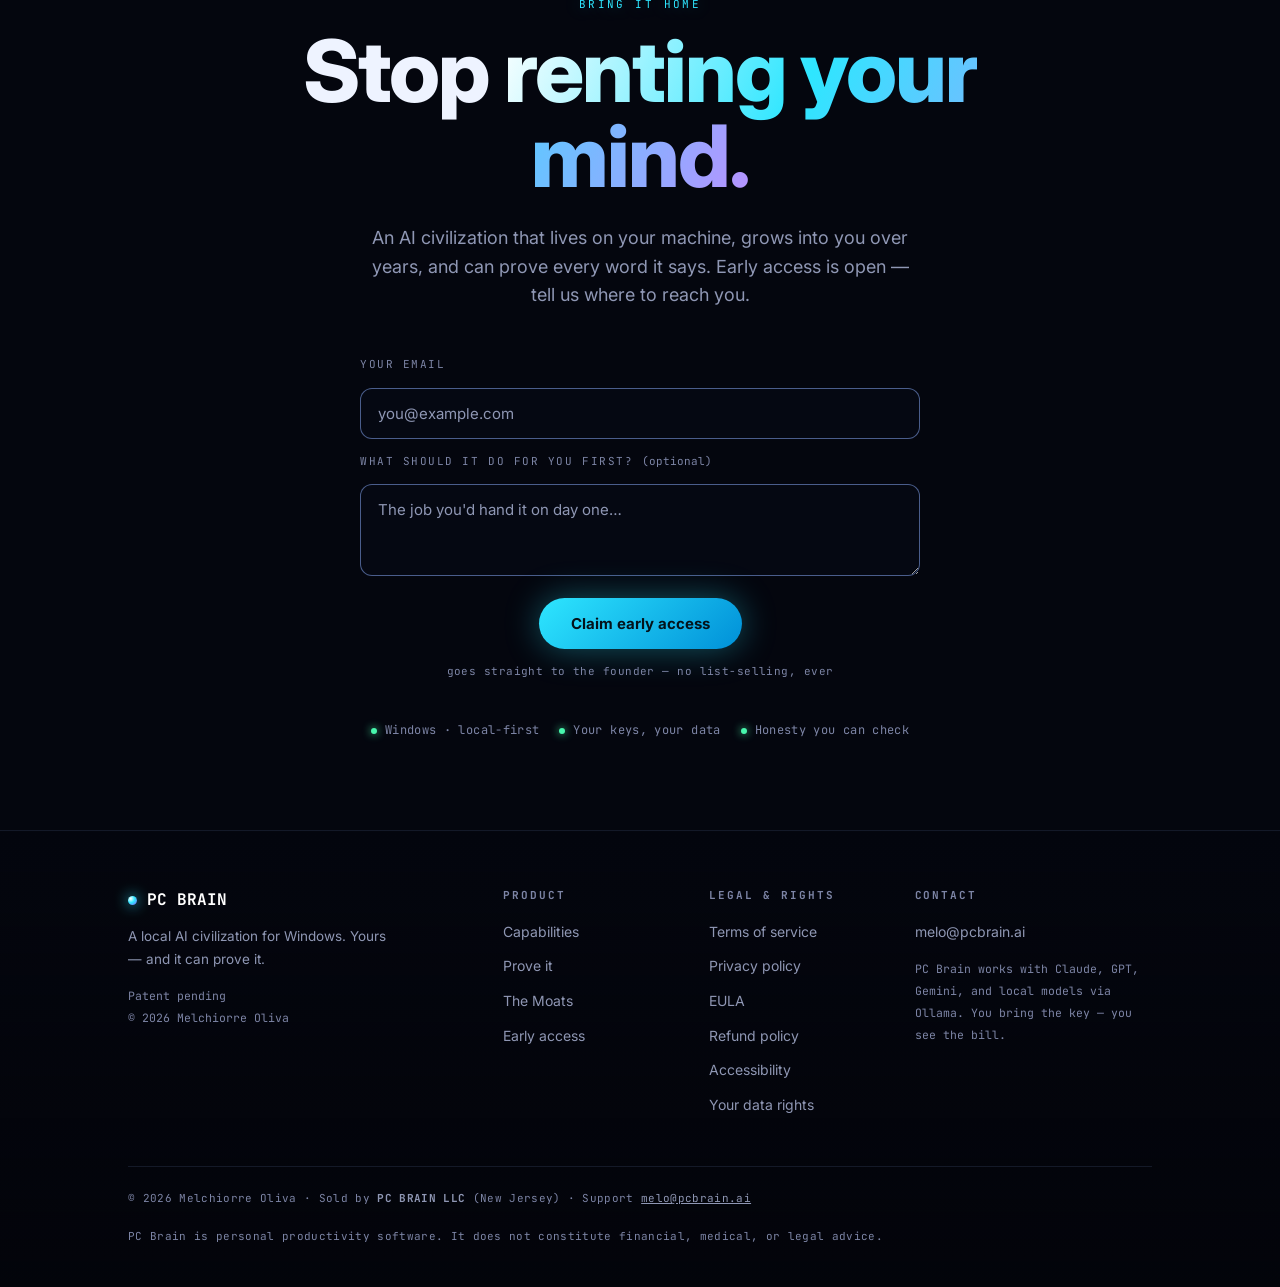
==== commit cf8cf024: "share-card: regenerate preview.png to match the v5 cosmic landing (assistant eyebrow, gradient headl" ====
--- a/index.html
+++ b/index.html
@@ -11,11 +11,13 @@
 <meta property="og:url" content="https://pcbrain.ai">
 <meta property="og:title" content="PC Brain - Yours. And it can't lie to you.">
 <meta property="og:description" content="A local AI civilization for Windows. 539 consent-gated action verbs, cryptographically signed actions, nothing leaves your machine by default.">
-<meta property="og:image" content="https://pcbrain.ai/preview.png">
+<meta property="og:image" content="https://pcbrain.ai/preview.png?v=2">
+<meta property="og:image:width" content="1200">
+<meta property="og:image:height" content="630">
 <meta name="twitter:card" content="summary_large_image">
 <meta name="twitter:title" content="PC Brain - Yours. And it can't lie to you.">
 <meta name="twitter:description" content="A local AI civilization for Windows. Honesty you can verify yourself - offline.">
-<meta name="twitter:image" content="https://pcbrain.ai/preview.png">
+<meta name="twitter:image" content="https://pcbrain.ai/preview.png?v=2">
 <link rel="preconnect" href="https://fonts.googleapis.com">
 <link rel="preconnect" href="https://fonts.gstatic.com" crossorigin>
 <link href="https://fonts.googleapis.com/css2?family=Inter:wght@300;400;500;600;700;800;900&family=JetBrains+Mono:wght@400;600;700&display=swap" rel="stylesheet">
